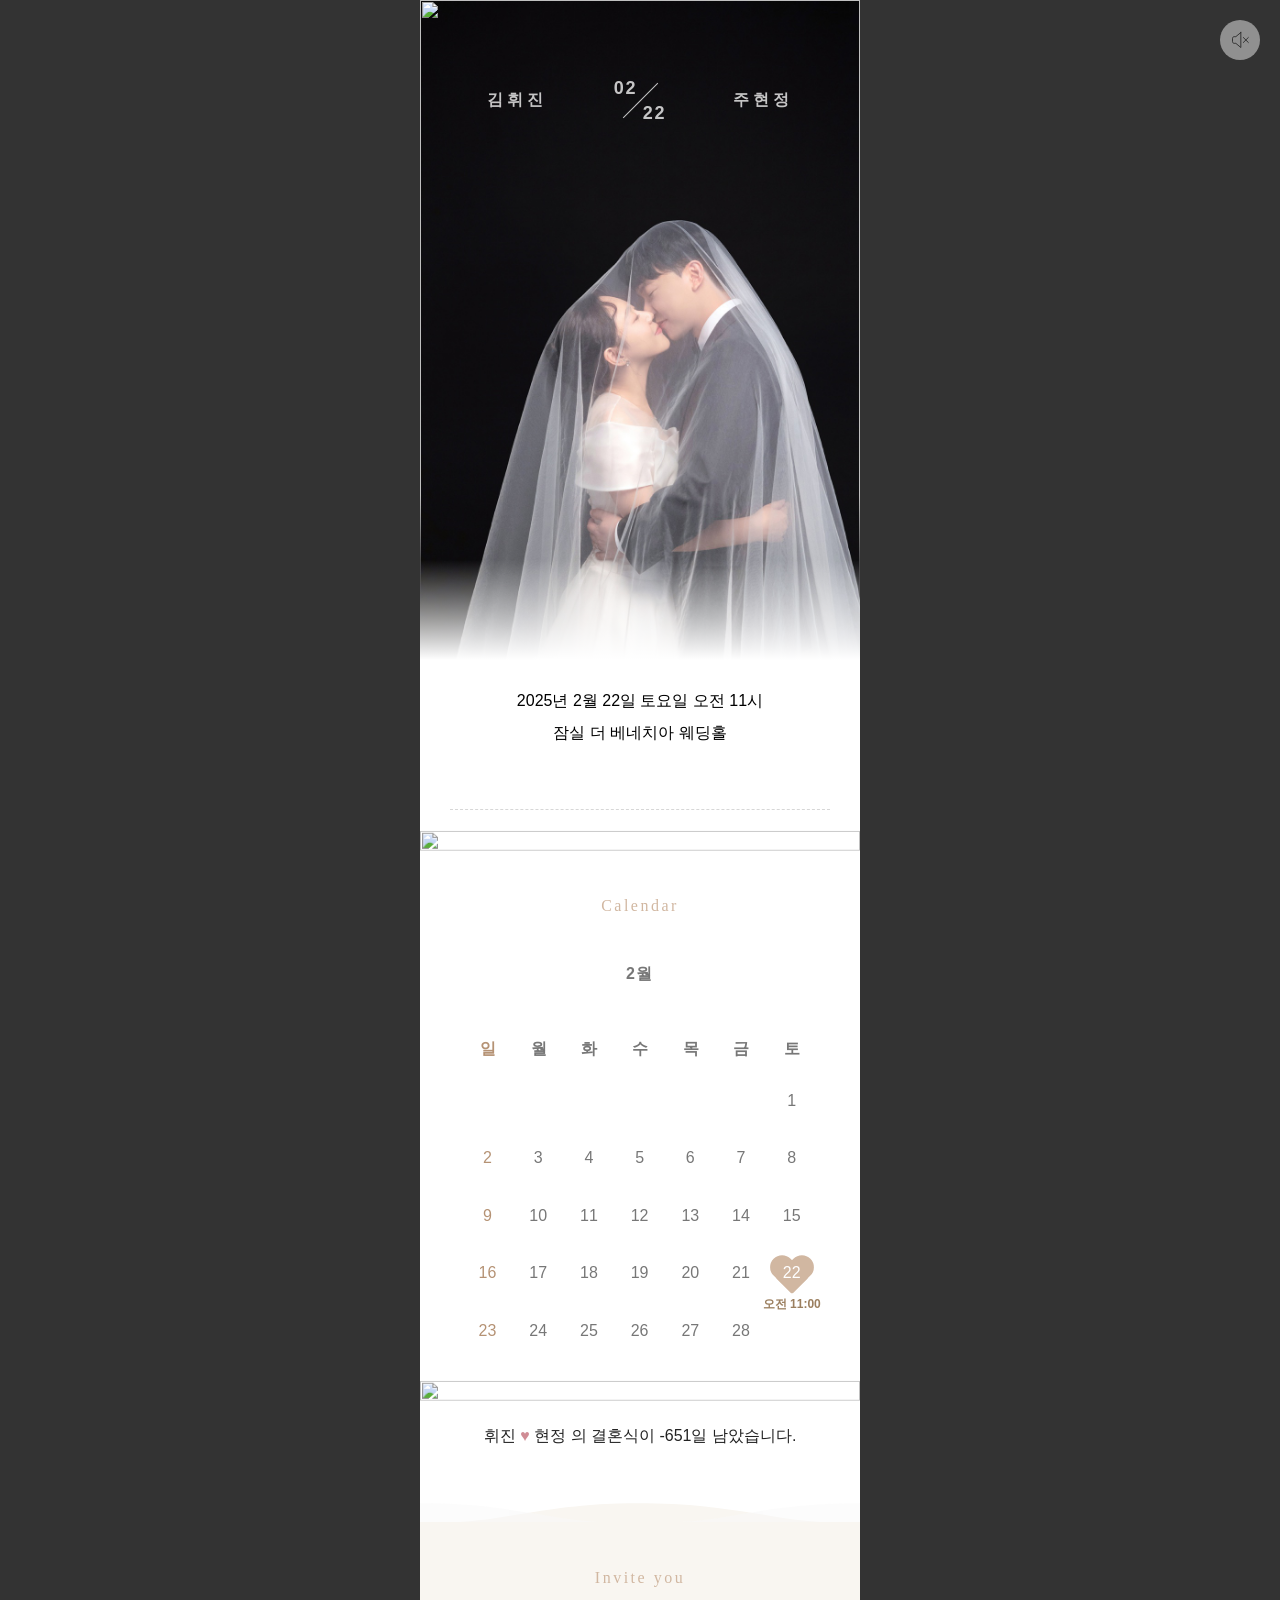
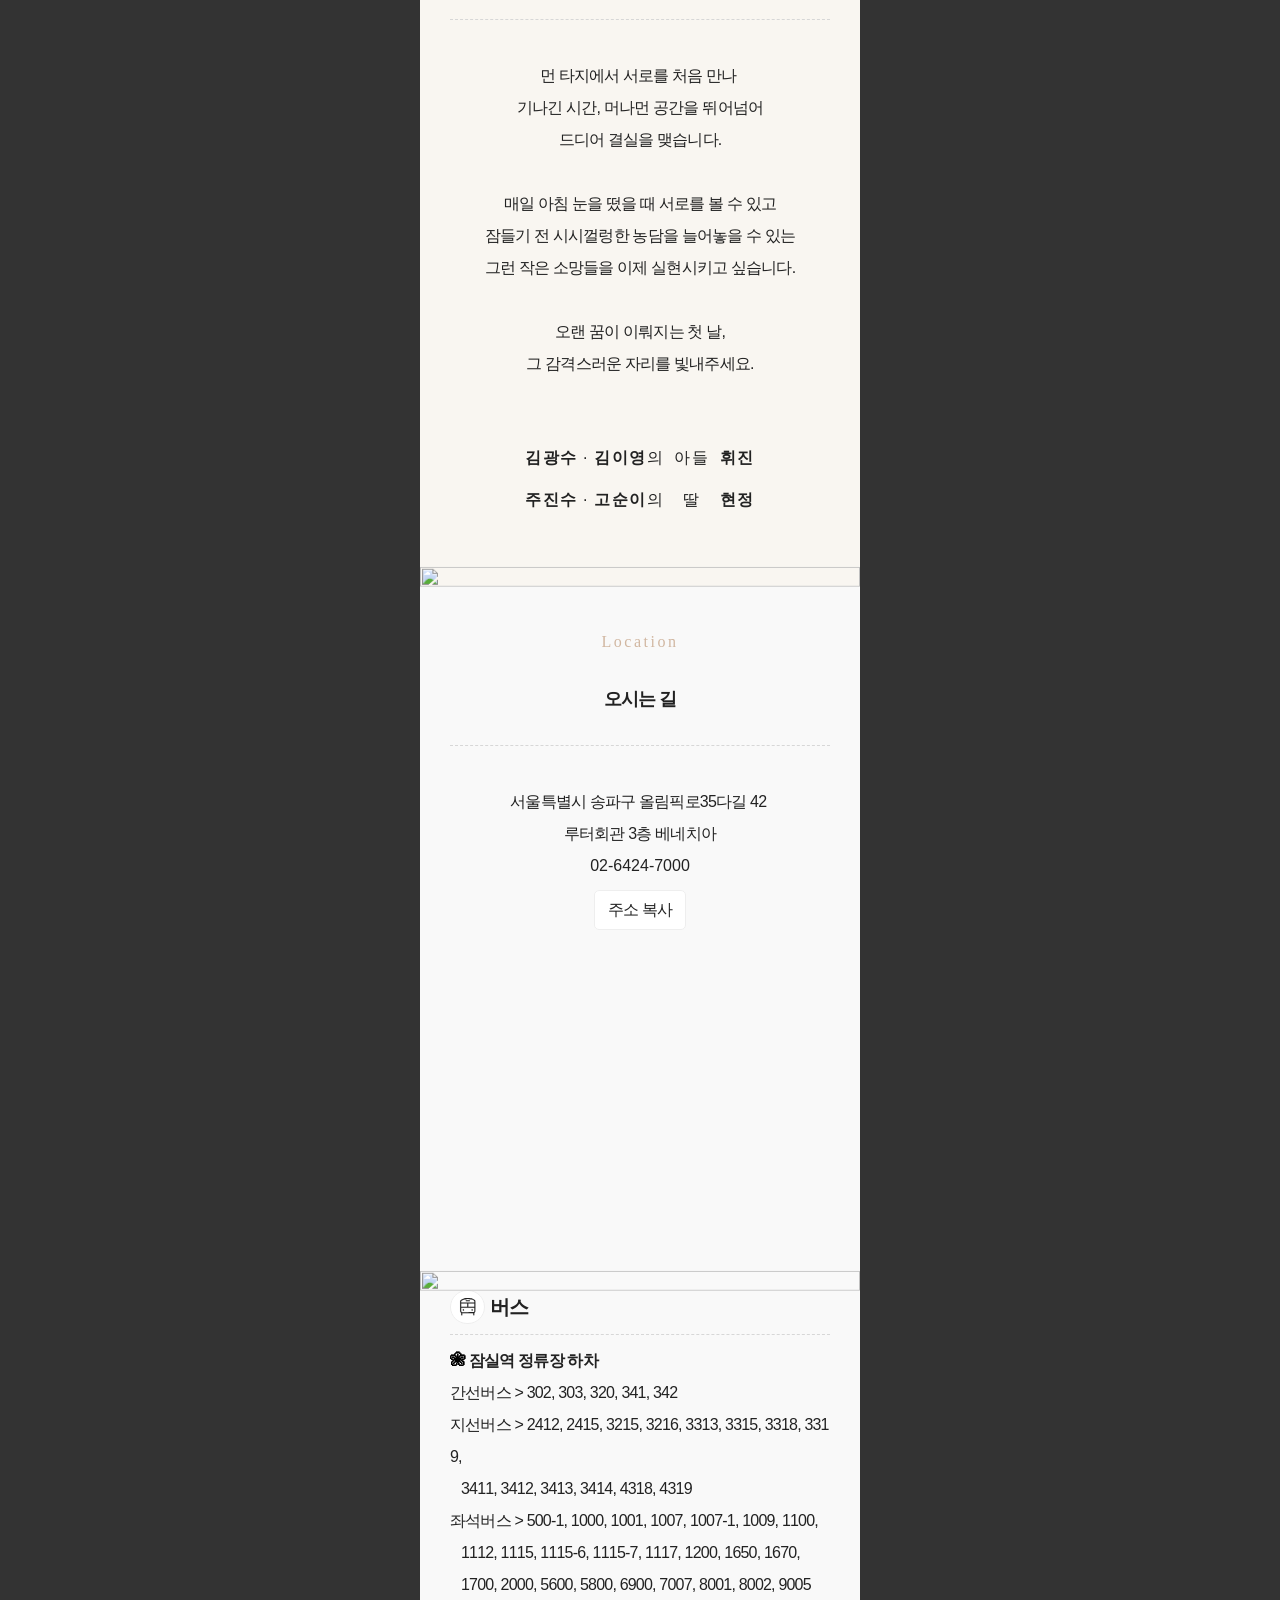
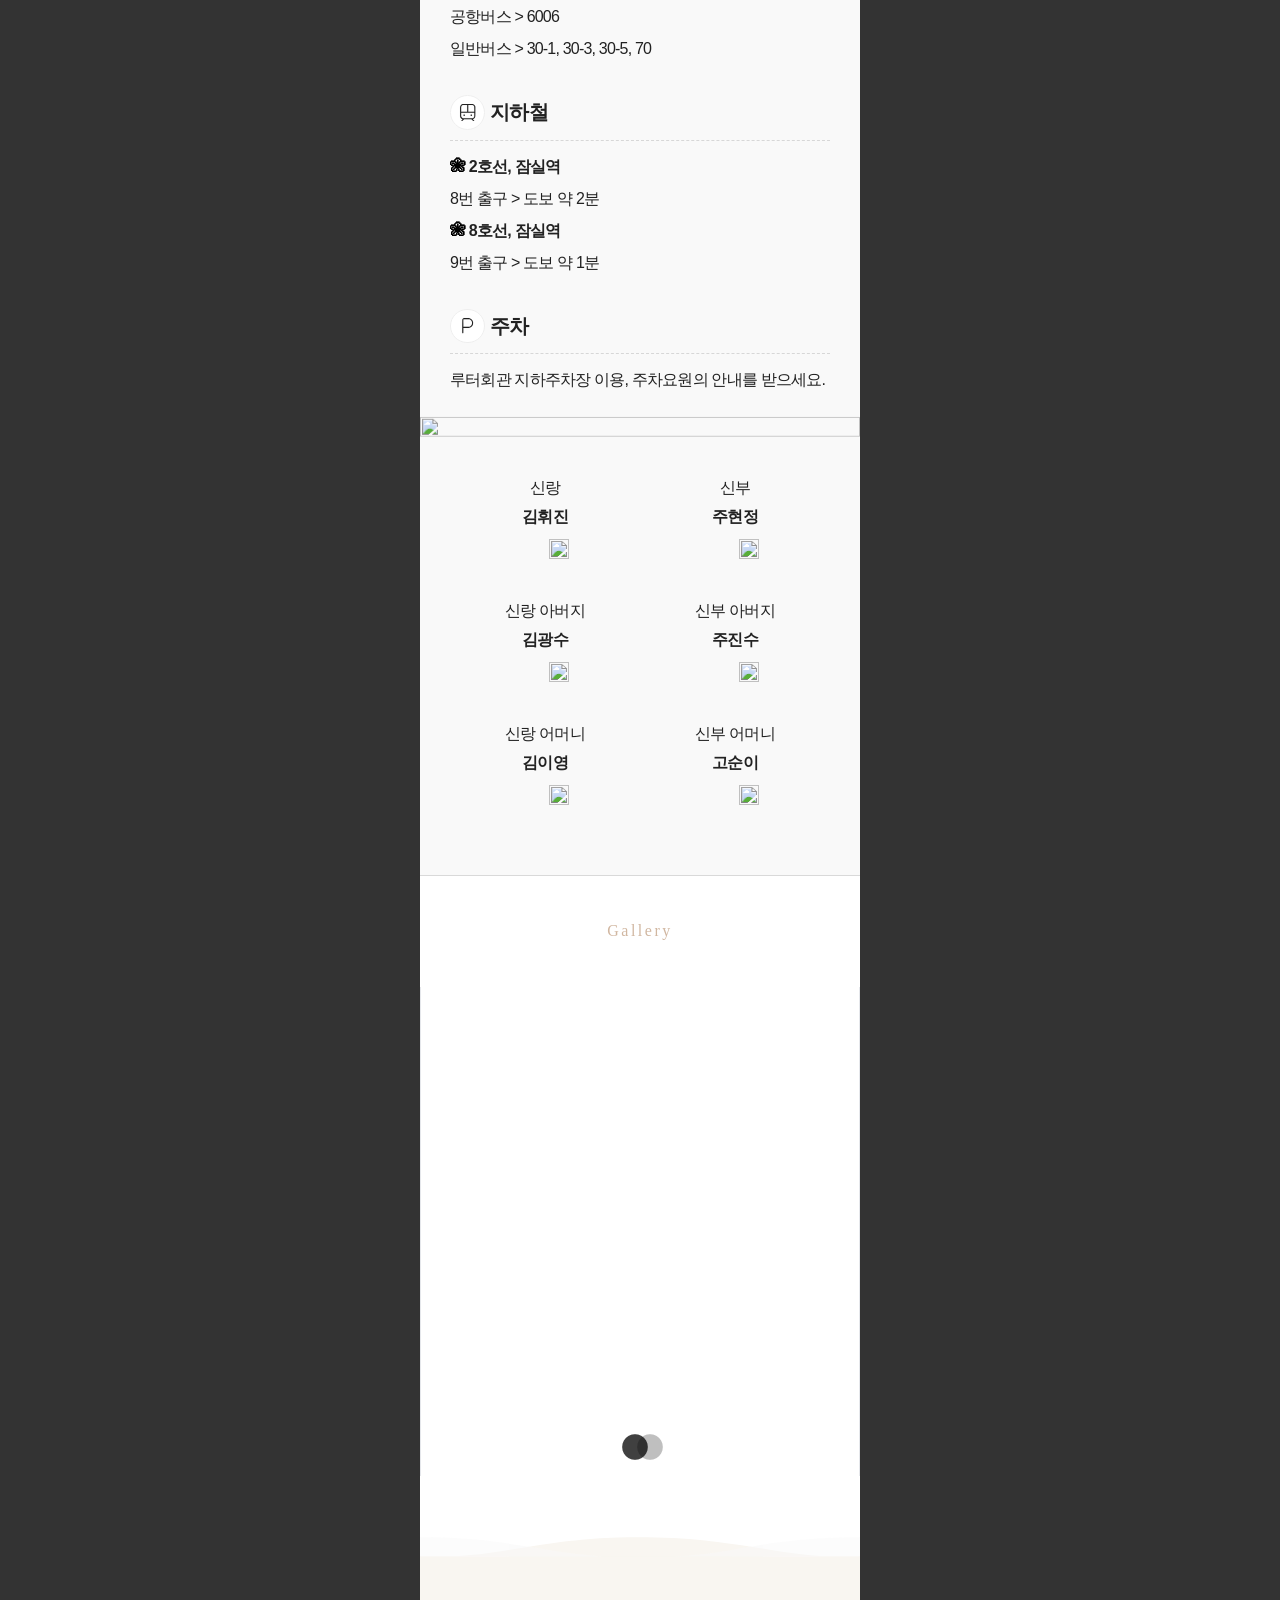
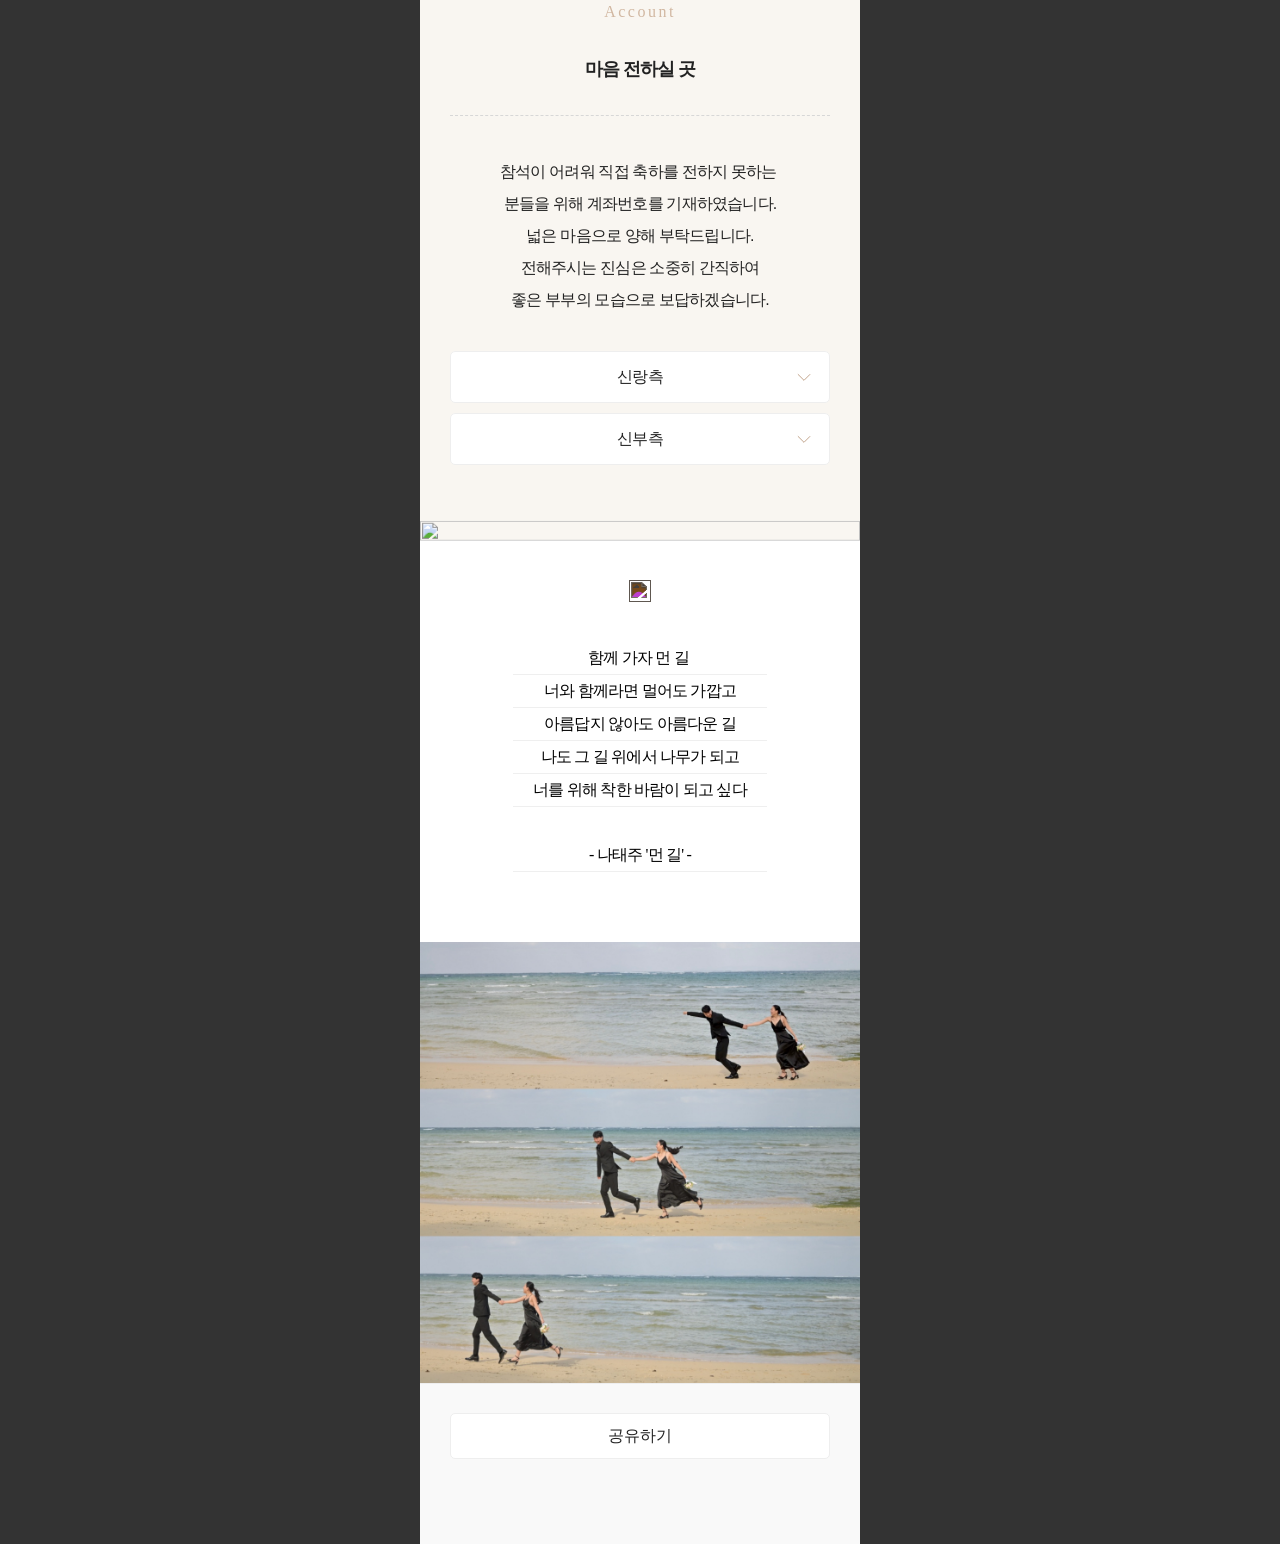
==== index.html @ 30df2fe4 "오타 수정" ====
<html lang="ko" class="aos-enabled">

<head>
  <meta data-n-head="ssr" charset="utf-8">
  <meta data-n-head="ssr" name="format-detection" content="telephone=no">
  <meta data-n-head="ssr" name="color-scheme" content="light only">
  <meta data-n-head="ssr" name="supported-color-schemes" content="light">
  <meta data-n-head="ssr" data-hid="og:type" content="website">
  <meta data-n-head="ssr" data-hid="og:title" property="og:title" content="휘진❤️현정 청첩장.">
  <meta data-n-head="ssr" data-hid="og:description" property="og:description" content="2025년 2월 22일 토요일 11시">
  <meta data-n-head="ssr" data-hid="viewport" name="viewport"
    content="width=device-width, initial-scale=1.0, maximum-scale=1.0, user-scalable=no">
  <meta data-n-head="ssr" property="og:type" content="website">
  <meta data-n-head="ssr" data-hid="og:image" property="og:image"
    content="https://victoriajoo.github.io/static/image/gallery/main.png">
  <title>휘진❤️현정 청첩장.</title>

  <link rel="stylesheet" href="https://cdnjs.cloudflare.com/ajax/libs/toastr.js/latest/toastr.css"
    integrity="sha512-3pIirOrwegjM6erE5gPSwkUzO+3cTjpnV9lexlNZqvupR64iZBnOOTiiLPb9M36zpMScbmUNIcHUqKD47M719g=="
    crossorigin="anonymous" referrerpolicy="no-referrer" />
  <script src="https://ajax.googleapis.com/ajax/libs/jquery/3.6.0/jquery.min.js"></script>
  <script src="https://cdnjs.cloudflare.com/ajax/libs/toastr.js/latest/toastr.min.js"
    integrity="sha512-VEd+nq25CkR676O+pLBnDW09R7VQX9Mdiij052gVCp5yVH3jGtH70Ho/UUv4mJDsEdTvqRCFZg0NKGiojGnUCw=="
    crossorigin="anonymous" referrerpolicy="no-referrer"></script>
  <script type="text/javascript" src="https://oapi.map.naver.com/openapi/v3/maps.js?ncpClientId=hh0828cudj"></script>
  <script src="https://t1.kakaocdn.net/kakao_js_sdk/2.7.1/kakao.min.js"
    integrity="sha384-kDljxUXHaJ9xAb2AzRd59KxjrFjzHa5TAoFQ6GbYTCAG0bjM55XohjjDT7tDDC01"
    crossorigin="anonymous"></script>

  <link data-n-head="ssr" rel="icon" type="image/x-icon" href="/favicon.png">
  <link data-n-head="ssr" rel="stylesheet" href="https://cdn.jsdelivr.net/npm/@simonwep/pickr/dist/themes/nano.min.css">
  <link rel="stylesheet" href="https://cdnjs.cloudflare.com/ajax/libs/font-awesome/4.1.0/css/font-awesome.css" />

  <link rel="stylesheet" href="./static/css/main.css" />
  <link rel="stylesheet" href="./static/css/sub.css" />
  <link rel="stylesheet" href="./static/css/gallery.css" />

  <script>
    function toggleAccount(target){
      document.querySelector(`#${target}`).classList.toggle('act-account-body');
    }
  </script>
</head>

<body style="touch-action: pan-y;" data-aos-easing="ease-out" data-aos-duration="2000" data-aos-delay="150">
  <div id="__nuxt">
    <div id="__layout">
      <div>
        <div id="screen-top"></div>
        <div class="flex justify-center mx-auto" style="background-color:#333;" data-v-fc9425ac="">
          <div class="card-wrapper relative invitation" data-v-fc9425ac=""><!---->
            <div class="relative max-w-[44rem]" data-v-fc9425ac="">
              <div data-v-75bef60a="" data-v-fc9425ac="" id="cardview"
                class="base-section relative no-scrollbar large GowunDodum style3">
                <div data-v-75bef60a="" id="card-top"></div>
                <audio data-v-75bef60a="" loop="loop" src="./static/audio/background_music.mp3" playsinline="true"></audio>
                <div data-v-75bef60a="" id="bgm-banner" onclick="toggleMusic()">
                  <div data-v-75bef60a=""
                    class="bgmbannericon box-content p-4 absolute top-0 right-8 z-[9999] opacity-0 bg-[#eee] bg-opacity-50 rounded-full text-[#222] transition-all ease-in-out duration-500 overflow-hidden cursor-pointer"
                    style="position: fixed; height: 2rem; width: 2rem; top: 2rem; opacity: 1;"><a data-v-75bef60a="" draggable="false">
                      <svg
                        data-v-75bef60a="" xmlns="http://www.w3.org/2000/svg" viewBox="0 0 24 24" fill="none"
                        stroke="currentColor" stroke-width="1" stroke-linecap="round" stroke-linejoin="round">
                        <path id="btn-music" data-v-75bef60a=""
                          d="M16 9L22 15M22 9L16 15M13 3L7 8H5C3.89543 8 3 8.89543 3 10V14C3 15.1046 3.89543 16 5 16H7L13 21V3Z">
                        </path>
                      </svg></a></div>
                </div>
                <div data-v-75bef60a="" class="overflow-hidden bg-white">
                  <section data-v-75bef60a="" id="section-main"
                    class="base-section relative !py-0 select-none large GowunDodum style3"
                    section-id="editor-section-main"
                    style="padding-top: 4rem; padding-bottom: 4rem; transform: scale(1); z-index: 0; height: 85rem;">
                    <!---->
                    <div class="w-full">
                      <div class="w-full h-full break-all">
                        <div class="flex flex-col w-full h-full" style="background-color: #fff;">
                          <div class="relative flex flex-1 flex-col w-full h-full">
                            <div
                              class="id6-section1 absolute z-10 flex flex-1 items-center justify-center w-full text-center break-all"
                              style=" color: #ffffffc2; font-weight: bold; margin-top: 5rem;">
                              <div class="id6-section2 justify-center w-full"
                                style="letter-spacing: 0.25em; white-space: break-spaces;">김휘진</div>
                              <div class="id6-section2-1 flex flex-col w-full text-center">
                                <div class="id6-section3 break-keep" style="letter-spacing: 0.1em;">02</div>
                                <hr class="id6-section4 mx-auto"
                                  style="transform: rotate(-45deg); border-top: 1px solid #ffffffc2">
                                <div class="id6-section5 break-keep" style="letter-spacing: 0.1em;">22</div>
                              </div>
                              <div class="id6-section2 justify-center w-full"
                                style="letter-spacing: 0.25em; white-space: break-spaces;">주현정</div>
                            </div>

                            <div class="relative overflow-hidden bg-repeat bg-cover bg-center">
                              <div class="absolute bottom-0 w-full"
                                style="height: 10rem; background: linear-gradient(180deg, transparent, #fff);"></div>
                              <!--
          <img class="absolute w-full select-none pointer-events-none call-out" src="https://cdn2.makedear.com/homepage/img/main/assets/gradient1.png" style="bottom: -2px;">
          -->
                              <img class="w-full h-full object-cover select-none pointer-events-none call-out"
                                src="./static/image/gallery/main.png">
                              <div class="absolute w-full h-full z-10 top-0"
                                style="-webkit-mask-image: linear-gradient(to bottom, rgba(0,0,0,1) 75%, rgba(0,0,0,0) 90%, rgba(0,0,0,0)); mask-image: linear-gradient(to bottom, rgba(0,0,0,1) 75%, rgba(0,0,0,0) 90%, rgba(0,0,0,0))">
                                <img draggable="false"
                                  class="absolute top-0 left-0 w-full select-none pointer-events-none call-out"
                                  style="z-index:2" src="https://cdn2.makedear.com/homepage/img/effect/new1/1.png">

                              </div>
                            </div>
                          </div>

                          <div
                            class="id6-section6 mainbottom flex flex-col items-center justify-center text-center break-all"
                            style="letter-spacing: 0em; color: #000; white-space: break-spaces">2025년 2월 22일 토요일 오전 11시<br>잠실 더 베네치아 웨딩홀</div>
                            <div class="section-line-div">
                              <hr class="section-line bgpoint1-line">
                            </div>
                        </div>
                      </div>
                    </div>
                    <div></div> <!---->
                  </section><!----><!---->
                  <section data-v-0848d54d="" data-v-75bef60a="" id="editor-section-calendar"
                    class="base-section relative bgbase select-none large GowunDodum style3 !pb-16 bgpaper"
                    section-id="editor-section-calendar"
                    style="padding-top: 4rem; padding-bottom: 4rem; transform: scale(1); z-index: 3;">
                    <div class="top-0 left-0 absolute -translate-y-[96%] z-[1] w-full"><!----> <!----> <img
                        src="https://cdn2.makedear.com/homepage/img/bg3/white-top.png" draggable="false" class="w-full">
                      <!----> <!----> <!---->
                    </div>
                    <h2 data-v-0848d54d="" data-aos="fade-up" class="section-label whitespace-pre-wrap !pb-16 aos-init"
                      style="height: 72;">
                      <div data-v-0848d54d="">Calendar</div>
                    </h2> <!----> <!---->
                    <div data-v-0848d54d="" data-aos="fade-up"
                      class="section-calendar-area-1 cal-text-1 pb-16 text-base text-center font-semibold tracking-widest-2 aos-init">
                    </div> <!---->
                    <div data-v-0848d54d="" class="section-calendar-area-2 flex flex-col text-base font-medium">
                      <table data-v-0848d54d="" cellspacing="0" data-aos="fade-up"
                        class="section-calendar-area-3 cal-size mx-auto w-full table-fixed !leading-none aos-init">
                        <thead data-v-0848d54d="">
                          <tr data-v-0848d54d="">
                            <th data-v-0848d54d="" class="section-calendar-area-4 py-6 cal-text-2">
                              <div data-v-0848d54d="">
                                일
                              </div>
                            </th>
                            <th data-v-0848d54d="" class="section-calendar-area-4 py-6 cal-text-1">
                              <div data-v-0848d54d="">
                                월
                              </div>
                            </th>
                            <th data-v-0848d54d="" class="section-calendar-area-4 py-6 cal-text-1">
                              <div data-v-0848d54d="">
                                화
                              </div>
                            </th>
                            <th data-v-0848d54d="" class="section-calendar-area-4 py-6 cal-text-1">
                              <div data-v-0848d54d="">
                                수
                              </div>
                            </th>
                            <th data-v-0848d54d="" class="section-calendar-area-4 py-6 cal-text-1">
                              <div data-v-0848d54d="">
                                목
                              </div>
                            </th>
                            <th data-v-0848d54d="" class="section-calendar-area-4 py-6 cal-text-1">
                              <div data-v-0848d54d="">
                                금
                              </div>
                            </th>
                            <th data-v-0848d54d="" class="section-calendar-area-4 py-6 cal-text-1">
                              <div data-v-0848d54d="">
                                토
                              </div>
                            </th>
                          </tr>
                        </thead>
                        <tbody>
                        </tbody>
                      </table>
                    </div> <!----> <!---->
                  </section>
                  <section data-v-715bec64="" data-v-75bef60a="" id="editor-section-dday"
                    class="base-section relative bgbase select-none large GowunDodum style3 !pt-8 !pb-28 bgpaper"
                    section-id="editor-section-dday"
                    style="padding-top: 4rem; padding-bottom: 4rem; transform: scale(1); z-index: 4;">
                    <div class="top-0 left-0 absolute -translate-y-[96%] z-[1] w-full"><!----> <!----> <img
                        src="https://cdn2.makedear.com/homepage/img/bg3/white-top.png" draggable="false" class="w-full">
                      <!----> <!----> <!---->
                    </div>
                    <div data-v-715bec64="" data-aos="fade-up"
                      class="flex flex-col justify-center w-full aos-init left-day">
                      <!---->
                      <div data-v-715bec64="" data-aos="fade-up"
                        class="ddaysize flex flex-col items-center justify-center text-center break-all whitespace-pre-wrap aos-init">
                        <p data-v-715bec64="">
                        <p>휘진 <span style="color: #d08c95">♥</span> 현정 의 결혼식이 <span id="leftDay"></span>일 남았습니다.</p>
                        </p>
                      </div>
                    </div> <!---->
                  </section>
                  <section data-v-75bef60a="" id="editor-section-account" class="base-section relative bgpoint2 lower select-none large GowunDodum style3 !pb-28 bgpaper" section-id="editor-section-account" style="padding-top: 4rem; padding-bottom: 4rem; transform: scale(1); z-index: 4;">
                    <div class="top-0 left-0 absolute -translate-y-[96%] z-[1] w-full"><!----> <!----> <svg xmlns="http://www.w3.org/2000/svg" viewBox="0 0 1440 65" preserveAspectRatio="xMidYMid meet">
                        <g fill="#f9f6f1" stroke="none" transform="translate(0,65) scale(0.1,-0.1)">
                          <path d="M6470 629 c-1061 -34 -2002 -142 -3561 -408 -675 -115 -1198 -174 -1899 -214 -30 -2 2755 -3 6190 -3 3435 0 6225 1 6200 3 -25 1 -126 7 -225 13 -536 32 -1103 100 -1740 210 -737 127 -1570 247 -2110 305 -835 89 -1920 125 -2855 94z">
                          </path>
                        </g>
                        <g fill="#f9f9f9" stroke="none" transform="translate(0,65) scale(0.1,-0.1)" class="opacity-50">
                          <path d="M0 322 l0 -322 3073 1 c1689 1 3018 5 2952 10 -705 47 -1210 110 -1970 245 -324 57 -1231 193 -1590 238 -665 83 -1301 126 -2117 142 l-348 7 0 -321z">
                          </path>
                          <path d="M13880 633 c-743 -17 -1425 -69 -2105 -159 -340 -45 -1173 -172 -1460 -223 -763 -135 -1251 -194 -2020 -244 -27 -2 1335 -4 3028 -5 l3077 -2 0 320 0 320 -207 -2 c-115 -1 -255 -3 -313 -5z">
                          </path>
                        </g>
                      </svg> <!----> <!----> <!----></div>
                    <div class="section-box">
                      <h2 data-aos="fade-up" class="section-label whitespace-pre-wrap aos-init aos-animate">
                        <div>Invite you</div>
                      </h2>
                      <div data-aos="fade-up" class="section-line-div aos-init aos-animate">
                        <hr class="section-line bgpoint1-line">
                      </div>
                      <div data-aos="fade-up" class="account section-account-area-1 pb-12 whitespace-pre-wrap GowunDodum aos-init aos-animate" style="padding-bottom: 6rem;">
                        <p>먼 타지에서 서로를 처음 만나 </p>
                        <p>기나긴 시간, 머나먼 공간을 뛰어넘어</p>
                        <p>드디어 결실을 맺습니다.</p>
                        <br>
                        <p>매일 아침 눈을 떴을 때 서로를 볼 수 있고</p>
                        <p>잠들기 전 시시껄렁한 농담을 늘어놓을 수 있는</p>
                        <p>그런 작은 소망들을 이제 실현시키고 싶습니다.</p>
                        <br>
                        <p>오랜 꿈이 이뤄지는 첫 날,</p>
                        <p>그 감격스러운 자리를 빛내주세요.</p>
                      </div>
                      <div data-v-89afe134="" data-aos="fade-up" class="pt-1 flex flex-col tracking-widest aos-init">
                        <div data-v-89afe134="" class="section-family-area-1 flex items-center pb-4 justify-end">
                          <div data-v-89afe134="" class="flex flex-col items-center">
                            <div data-v-89afe134=""
                              class="familymanfather min-w-[3.1em] font-semibold text-center break-keep">
                              김광수
                            </div> <!---->
                          </div>
                          <div data-v-89afe134="" class="familymanmiddot mx-2">
                            ·
                          </div> <!---->
                          <div data-v-89afe134="" class="flex flex-col items-center">
                            <div data-v-89afe134=""
                              class="familymanmother min-w-[3.1em] font-semibold text-center break-keep">
                              김이영
                            </div> <!---->
                          </div>
                          <div data-v-89afe134="" class="familymannoparent relationshiprightblank">
                            의
                          </div>
                          <div data-v-89afe134=""
                            class="familymanrelationship text-center whitespace-nowrap min-w-[2.2em]">아들</div>
                          <div data-v-89afe134="" class="relationshipleftblank flex flex-col items-center">
                            <div data-v-89afe134=""
                              class="familymanname min-w-[2.2em] font-semibold text-center whitespace-pre-wrap">
                              <p>휘진</p>
                            </div> <!---->
                          </div>
                        </div>
                        <div data-v-89afe134="" class="section-family-area-2 flex items-center justify-end"><!---->
                          <div data-v-89afe134="" class="flex flex-col items-center">
                            <div data-v-89afe134=""
                              class="familywomanfather min-w-[3.1em] font-semibold text-center break-keep">
                              주진수
                            </div> <!---->
                          </div>
                          <div data-v-89afe134="" class="familywomanmiddot mx-2">
                            ·
                          </div> <!---->
                          <div data-v-89afe134="" class="flex flex-col items-center">
                            <div data-v-89afe134=""
                              class="familywomanmother min-w-[3.1em] font-semibold text-center break-keep">
                              고순이
                            </div> <!---->
                          </div>
                          <div data-v-89afe134="" class="familywomannoparent relationshiprightblank">
                            의
                          </div>
                          <div data-v-89afe134=""
                            class="familywomanrelationship text-center whitespace-nowrap min-w-[2.2em]">딸</div>
                          <div data-v-89afe134="" class="relationshipleftblank flex flex-col items-center">
                            <div data-v-89afe134=""
                              class="familywomanname min-w-[2.2em] font-semibold text-center whitespace-pre-wrap">
                              <p>현정</p>
                            </div> <!---->
                          </div>
                        </div>
                      </div>
                    </div> <!---->
                  </section>
                  <section data-v-a8cb2402="" data-v-75bef60a="" id="editor-section-map"
                    class="base-section relative bgpoint1 flex flex-col justify-center items-center select-none large GowunDodum style3 !pb-12 bgpaper"
                    section-id="editor-section-map"
                    style="padding-top: 4rem; padding-bottom: 4rem; transform: scale(1); z-index: 9;">
                    <div class="top-0 left-0 absolute -translate-y-[96%] z-[1] w-full"><!----> <!----> <img
                        src="https://cdn2.makedear.com/homepage/img/bg3/gray-top.png" draggable="false" class="w-full">
                      <!----> <!----> <!---->
                    </div>
                    <h2 data-v-a8cb2402="" data-aos="fade-up" class="section-label whitespace-pre-wrap aos-init">
                      <div data-v-a8cb2402="">Location</div>
                    </h2>
                    <h1 data-v-a8cb2402="" data-aos="fade-up" class="subtitle whitespace-pre-wrap aos-init">
                      <div data-v-a8cb2402="">오시는 길</div>
                    </h1>
                    <div data-v-a8cb2402="" data-aos="fade-up" class="section-line-div aos-init">
                      <hr data-v-a8cb2402="" class="section-line bgpoint1-line">
                    </div>
                    <div data-v-a8cb2402="" data-aos="fade-up" class="aos-init">
                      <div data-v-a8cb2402="" class="mb-12 text-center tracking-tighter break-all">
                        <div data-v-a8cb2402="">
                          <p data-v-a8cb2402="">
                            서울특별시 송파구 올림픽로35다길 42
                          </p>
                          <div data-v-a8cb2402="" class="whitespace-pre-wrap">
                            <p>루터회관 3층 베네치아</p>
                          </div>
                        </div>
                        <div data-v-a8cb2402="" class="tracking-normal whitespace-pre-wrap"><a data-v-a8cb2402=""
                            href="tel:02-6424-7000" draggable="false" class="block !no-underline">
                            <div data-v-a8cb2402="">02-6424-7000</div>
                          </a></div> <button data-v-a8cb2402="" id="copy-map-address"
                          data-clipboard-text="서울특별시 송파구 올림픽로35다길 42 잠실 더 베네치아"
                          class="style-border mt-3 mx-auto py-2 px-5 relative flex justify-center items-center min-h-[4rem] bg-white rounded-lg border text-base tracking-tighter"><span
                            data-v-a8cb2402="" onclick="copy('서울특별시 송파구 올림픽로35다길 42 잠실 더 베네치아')">주소 복사</span>
                        </button>
                      </div>
                    </div> <!---->
                    <div data-v-a8cb2402="" data-aos="fade-up" class="px-12 w-full aos-init">
                      <div id="map" style="width:100%;height:300px;"></div>
                    </div>
                  </section>
                  <section data-v-75bef60a="" id="editor-section-way-to-come"
                    class="base-section relative bgpoint1 select-none large GowunDodum style3 !pt-0 bgpaper"
                    section-id="editor-section-way-to-come"
                    style="padding-top: 4rem; padding-bottom: 4rem; transform: scale(1); z-index: 10;">
                    <div class="top-0 left-0 absolute -translate-y-[96%] z-[1] w-full"><!----> <!----> <img
                        src="https://cdn2.makedear.com/homepage/img/bg3/gray-top.png" draggable="false" class="w-full">
                      <!----> <!----> <!---->
                    </div> <!----> <!----> <!---->
                    <div class="section-wtc-area-1 px-12 flex flex-col w-full">
                      <div data-aos="fade-up"
                        class="py-6 first-of-type:pt-0 last-of-type:pb-0 section-wtc-area-item-1 aos-init">
                        <h2 class="section-wtc-area-2 pb-4 !font-semibold tracking-tight whitespace-pre-wrap">
                          <div data-aos="fade-up" class="flex items-center justify-start aos-init aos-animate">
                            <div class="waytocomeicon mr-2 p-3 border rounded-full"><svg fill="currentColor"
                                stroke="currentColor" xmlns="http://www.w3.org/2000/svg" version="1.0"
                                viewBox="0 0 281 320" class="w-7 h-7">
                                <path
                                  d="M111.5 2c-19.3 2.2-26.9 3.4-40 6.7C41 16.3 11.7 33.3 3.8 48.1l-2.3 4.4-.3 91.5c-.2 59.6.1 94.3.8 99.5 1.4 11 5.4 18.9 13 25.8l6 5.4v16.9c0 9.3.5 18.6 1 20.6 1.9 6.9 8.2 9.6 14.1 6.1 4.2-2.5 4.9-5.9 4.9-22.9V280h200v14.2c0 7.9.5 16 1 18 1.2 4.3 5.2 7.8 8.7 7.8 3.7 0 8.1-3 9.3-6.3.5-1.7 1-11.2 1-21.2v-18.1l4.5-3.4c5.1-3.8 10.6-11.3 13.2-18 1.7-4.2 1.8-11.3 2.1-100.9.3-106.9.6-100.6-6.3-110.1-4.9-6.7-14.7-13.9-28.5-20.9-22.9-11.7-39.7-15.9-78.8-19.6C147-.4 132.1-.2 111.5 2zm56.6 19.1c17.4 1.4 39.9 5.2 49.4 8.4 14.8 4.9 34.3 16.1 40.4 23.1 3.1 3.5 3.1 3.5 3.1 15.4v12H21V56.2l5.2-4.7c6.2-5.6 15.4-11 27.5-16.4 18.1-7.9 34.6-11.5 66.3-14.5 8.6-.7 35.8-.5 48.1.5zM131 130v30H21v-60h110v30zm130 0v30H151v-60h110v30zm-.2 83.8-.3 33.8-2.7 4.1c-1.6 2.4-4.4 4.9-7 6.2-4.4 2.1-4.5 2.1-109.6 2.1-71.8 0-106-.3-107.9-1.1-4-1.5-8.2-5.7-10.4-10.4-1.7-3.6-1.9-7-1.9-36.3V180h240.1l-.3 33.8z">
                                </path>
                                <path
                                  d="M108.3 40.7c-6 1.2-8.4 10.8-3.9 16l2.4 2.8h33.5c37.3 0 37.9-.1 39.8-6.5 1.7-5.5-.7-10.5-5.8-11.9-3.6-1-61-1.4-66-.4zM56.7 206.4c-6.8 2.5-9.7 6.6-9.7 13.8 0 15.5 22 19.8 27.6 5.3 2.1-5.7 1.3-10.4-2.7-15-1.7-1.9-4.7-3.9-6.7-4.5-4.4-1.2-3.8-1.2-8.5.4zM216.7 206.4c-6.8 2.5-9.7 6.6-9.7 13.8 0 15.5 22 19.8 27.6 5.3 2.1-5.7 1.3-10.4-2.7-15-1.7-1.9-4.7-3.9-6.7-4.5-4.4-1.2-3.8-1.2-8.5.4z">
                                </path>
                              </svg></div> <!----> <!----> <!---->
                            <div class="font-semibold text-xl break-all">
                              <p>버스</p>
                            </div>
                          </div>
                        </h2>
                        <div data-aos="fade-up"
                          class="section-wtc-area-3 bgpoint1-line pt-4 border-t border-dashed tracking-tighter break-all whitespace-pre-wrap text-left aos-init aos-animate">
                          <ul>
                            <li>
                              <p><strong><span style="color: rgb(0, 0, 0)">❀ </span>잠실역 정류장 하차</strong></p>
                            </li>
                          </ul>
                          <p> 간선버스 &gt; 302, 303, 320, 341, 342</p>
                          <p> 지선버스 &gt; 2412, 2415, 3215, 3216, 3313, 3315, 3318, 3319,</p>
                          <p> &nbsp;&nbsp; 3411, 3412, 3413, 3414, 4318, 4319</p>
                          <p> 좌석버스 &gt; 500-1, 1000, 1001, 1007, 1007-1, 1009, 1100,</p>
                          <p> &nbsp;&nbsp; 1112, 1115, 1115-6, 1115-7, 1117, 1200, 1650, 1670,</p>
                          <p> &nbsp;&nbsp; 1700, 2000, 5600, 5800, 6900, 7007, 8001, 8002, 9005</p>
                          <p> 공항버스 &gt; 6006</p>
                          <p> 일반버스 &gt; 30-1, 30-3, 30-5, 70</p>
                          <p></p>
                        </div>
                      </div>
                      <div data-aos="fade-up"
                        class="py-6 first-of-type:pt-0 last-of-type:pb-0 section-wtc-area-item-1 aos-init">
                        <h2 class="section-wtc-area-2 pb-4 !font-semibold tracking-tight whitespace-pre-wrap">
                          <div data-aos="fade-up" class="flex items-center justify-start aos-init"><!---->
                            <div class="waytocomeicon mr-2 p-3 border rounded-full"><svg fill="currentColor"
                                stroke="currentColor" xmlns="http://www.w3.org/2000/svg" version="1.0"
                                viewBox="0 0 281 320" class="w-7 h-7">
                                <path
                                  d="M48.4 1.5C24.1 6.8 7.3 23.7 1.9 48.1 0 56.9-.1 60.3.3 142.9c.3 92.8.1 88.5 5.8 101.7 6.5 15 21 27.8 36.7 32.4 2.3.7 4.2 1.5 4.2 1.8 0 .3-5.8 6.5-13 13.8-11.9 12-13 13.5-13 16.8 0 2 .7 4.7 1.5 6 2 3 6.7 5 9.6 4.1 1.3-.4 11.4-9.5 22.5-20.1L74.8 280h131.6l19.6 19.4c11.7 11.7 20.6 19.7 22.1 20.1 5.8 1.4 12.8-5.6 11.4-11.4-.4-1.5-6.3-8.2-13.6-15.6-7.1-7.2-12.9-13.3-12.9-13.6 0-.3 1.9-1.1 4.3-1.8 13.9-4.2 28.4-16 34.9-28.6 7.7-15 7.3-8.3 7.3-109v-90l-2.2-7c-5.9-18.6-19.9-32.9-38.7-39.3L230.5.5l-88-.2C72 .2 53.3.4 48.4 1.5zM130 80v60H20V98.2c0-45.2.4-49 5.5-57.9 3.3-5.6 10.8-12.9 15.9-15.5 8.4-4.3 11.4-4.6 50.9-4.7L130 20v60zm106-56.4c8.1 3.8 13.3 8.3 17.7 15.2 6.2 9.6 6.3 10.3 6.3 57.9V140H150V19.9l39.8.3 39.7.3 6.5 3.1zm24 169.7c0 28.5-.2 34.1-1.7 38.3-4.7 14-16 24.5-29.3 27.4-4 .8-28.9 1-92 .8l-86.5-.3-6.7-3.2c-11.2-5.3-19.1-14.8-22.2-26.8-1.3-4.7-1.6-12.2-1.6-37.7V160h240v33.3z">
                                </path>
                                <path
                                  d="M70.7 191.4c-6.8 2.5-9.7 6.6-9.7 13.8 0 15.5 22 19.8 27.6 5.3 2.1-5.7 1.3-10.4-2.7-15-1.7-1.9-4.7-3.9-6.7-4.5-4.4-1.2-3.8-1.2-8.5.4zM200.7 191.4c-6.8 2.5-9.7 6.6-9.7 13.8 0 15.5 22 19.8 27.6 5.3 2.1-5.7 1.3-10.4-2.7-15-1.7-1.9-4.7-3.9-6.7-4.5-4.4-1.2-3.8-1.2-8.5.4z">
                                </path>
                              </svg></div> <!----> <!---->
                            <div class="font-semibold text-xl break-all">
                              <p>지하철</p>
                            </div>
                          </div>
                        </h2>
                        <div data-aos="fade-up"
                          class="section-wtc-area-3 bgpoint1-line pt-4 border-t border-dashed tracking-tighter break-all whitespace-pre-wrap text-left aos-init">
                          <ul>
                            <li>
                              <p><strong><span style="color: rgb(0, 0, 0)">❀ </span>2호선, 잠실역 </strong></p>
                            </li>
                          </ul>
                          <ul>
                            <li>
                              <p>8번 출구 &gt; 도보 약 2분</p>
                            </li>
                          </ul>
                          <p></p>
                          <ul>
                            <li>
                              <p><strong><span style="color: rgb(0, 0, 0)">❀ </span>8호선, 잠실역 </strong></p>
                            </li>
                          </ul>
                          <ul>
                            <li>
                              <p>9번 출구 &gt; 도보 약 1분</p>
                            </li>
                          </ul>
                        </div>
                      </div>
                      <div data-aos="fade-up"
                        class="py-6 first-of-type:pt-0 last-of-type:pb-0 section-wtc-area-item-2 aos-init">
                        <h2 class="section-wtc-area-2 pb-4 !font-semibold tracking-tight whitespace-pre-wrap">
                          <div data-aos="fade-up" class="flex items-center justify-start aos-init"><!---->
                            <!----> <!---->
                            <div class="waytocomeicon mr-2 p-3 border rounded-full"><svg fill="currentColor"
                                stroke="currentColor" xmlns="http://www.w3.org/2000/svg" version="1.0"
                                viewBox="0 0 281 320" class="w-7 h-7">
                                <path
                                  d="M63.3 21.4c-11.2 2.8-18.7 10.5-21.8 22.3-2.1 8.1-2.3 244.5-.2 249.6 1.9 4.3 4 5.9 8.1 6 4.7.1 8.3-2 9.6-5.6.6-1.9 1-19.3 1-48.3V200h44.8c24.6 0 48.8-.5 53.7-1 39.1-4.4 68.4-29.3 78.1-66.5 5-19 3-42.5-5-60-9.2-20.2-26-36.3-46.6-44.8-16.3-6.7-18.3-6.9-70-7.3-35.7-.2-47.7 0-51.7 1zm107.5 21.3c7.4 2.5 17.8 8.1 23.4 12.6 5.9 4.7 14.2 15.1 18.3 22.8 9.8 18.8 10.1 43.8.5 63-8.1 16.5-22.8 29.3-40.5 35.6l-8 2.8-52.2.3-52.3.3V114c0-70.4 0-70.1 4.7-73 1.2-.7 17.7-.9 50.8-.7 46.6.3 49.3.4 55.3 2.4z">
                                </path>
                              </svg></div>
                            <div class="font-semibold text-xl break-all">
                              <p>주차</p>
                            </div>
                          </div>
                        </h2>
                        <div data-aos="fade-up"
                          class="section-wtc-area-3 bgpoint1-line pt-4 border-t border-dashed tracking-tighter break-all whitespace-pre-wrap text-left aos-init">
                          <p>루터회관 지하주차장 이용, 주차요원의 안내를 받으세요. </p>
                        </div>
                      </div>
                    </div> <!---->
                  </section>
                  <section data-v-75bef60a="" id="editor-section-contact"
                    class="base-section relative bgpoint1 select-none large GowunDodum style3 !pb-28 bgpaper"
                    section-id="editor-section-contact"
                    style="padding-top: 4rem; padding-bottom: 4rem; transform: scale(1); z-index: 11;">
                    <div class="top-0 left-0 absolute -translate-y-[96%] z-[1] w-full"><!----> <!----> <img
                        src="https://cdn2.makedear.com/homepage/img/bg3/gray-top.png" draggable="false" class="w-full">
                      <!----> <!----> <!---->
                    </div> <!---->
                    <div data-aos="fade-up" class="px-12 flex flex-col justify-center aos-init"><!---->
                      <!----> <!---->
                      <div class="section-contact-open mx-auto relative w-full tracking-tighter select-none">
                        <div class="mb-16 last-of-type:mb-0 flex items-center justify-center contactgroomandbride">
                          <div class="w-1/2 contactgroom">
                            <div class="flex flex-col items-center">
                              <div class="contactlabel text-base">신랑</div>
                              <div class="contactname pt-2 font-semibold text-base whitespace-pre-wrap break-keep">
                                <p>김휘진</p>
                              </div> <!---->
                              <div class="flex items-center"><a href="tel:01091882615" draggable="false"
                                  class="pt-4 px-2 select-none"><img
                                    src="https://cdn2.makedear.com/homepage/img/contact/call.png" draggable="false"
                                    class="contactphone groomicon object-contain"></a> <a href="sms:01091882615"
                                  draggable="false" class="pt-4 px-2 select-none"><img
                                    src="https://cdn2.makedear.com/homepage/img/contact/mail.png" draggable="false"
                                    class="contactmessage groomicon object-contain"></a></div>
                            </div>
                          </div>
                          <div class="w-1/2 contactbride">
                            <div class="flex flex-col items-center">
                              <div class="contactlabel text-base">신부</div>
                              <div class="contactname pt-2 font-semibold text-base whitespace-pre-wrap break-keep">
                                <p>주현정</p>
                              </div> <!---->
                              <div class="flex items-center"><a href="tel:01023654677" draggable="false"
                                  class="pt-4 px-2 select-none"><img
                                    src="https://cdn2.makedear.com/homepage/img/contact/call.png" draggable="false"
                                    class="contactphone brideicon object-contain"></a> <a href="sms:01023654677"
                                  draggable="false" class="pt-4 px-2 select-none"><img
                                    src="https://cdn2.makedear.com/homepage/img/contact/mail.png" draggable="false"
                                    class="contactmessage brideicon object-contain"></a></div>
                            </div>
                          </div>
                        </div>
                        <div class="mb-16 last-of-type:mb-0 flex items-center justify-center contactfather">
                          <div class="w-1/2 contactbride">
                            <div class="flex flex-col items-center">
                              <div class="contactlabel text-base">신랑 아버지</div>
                              <div class="contactname pt-2 font-semibold text-base whitespace-pre-wrap break-keep">
                                <p>김광수</p>
                              </div> <!---->
                              <div class="flex items-center"><a href="tel:01095542615" draggable="false"
                                  class="pt-4 px-2 select-none"><img
                                    src="https://cdn2.makedear.com/homepage/img/contact/call.png" draggable="false"
                                    class="contactphone brideicon object-contain"></a> <a href="sms:01095542615"
                                  draggable="false" class="pt-4 px-2 select-none"><img
                                    src="https://cdn2.makedear.com/homepage/img/contact/mail.png" draggable="false"
                                    class="contactmessage brideicon object-contain"></a></div>
                            </div>
                          </div>
                          <div class="w-1/2 contactbride">
                            <div class="flex flex-col items-center">
                              <div class="contactlabel text-base">신부 아버지</div>
                              <div class="contactname pt-2 font-semibold text-base whitespace-pre-wrap break-keep">
                                <p>주진수</p>
                              </div> <!---->
                              <div class="flex items-center"><a href="tel:01027444677" draggable="false"
                                  class="pt-4 px-2 select-none"><img
                                    src="https://cdn2.makedear.com/homepage/img/contact/call.png" draggable="false"
                                    class="contactphone brideicon object-contain"></a> <a href="sms:01027444677"
                                  draggable="false" class="pt-4 px-2 select-none"><img
                                    src="https://cdn2.makedear.com/homepage/img/contact/mail.png" draggable="false"
                                    class="contactmessage brideicon object-contain"></a></div>
                            </div>
                          </div>
                        </div>
                        <div class="mb-16 last-of-type:mb-0 flex items-center justify-center contactmother">
                          <div class="w-1/2 contactgroom">
                            <div class="flex flex-col items-center">
                              <div class="contactlabel text-base">신랑 어머니</div>
                              <div class="contactname pt-2 font-semibold text-base whitespace-pre-wrap break-keep">
                                <p>김이영</p>
                              </div> <!---->
                              <div class="flex items-center"><a href="tel:01090472615" draggable="false"
                                  class="pt-4 px-2 select-none"><img
                                    src="https://cdn2.makedear.com/homepage/img/contact/call.png" draggable="false"
                                    class="contactphone groomicon object-contain"></a> <a href="sms:01090472615"
                                  draggable="false" class="pt-4 px-2 select-none"><img
                                    src="https://cdn2.makedear.com/homepage/img/contact/mail.png" draggable="false"
                                    class="contactmessage groomicon object-contain"></a></div>
                            </div>
                          </div>
                          <div class="w-1/2 contactbride">
                            <div class="flex flex-col items-center">
                              <div class="contactlabel text-base">신부 어머니</div>
                              <div class="contactname pt-2 font-semibold text-base whitespace-pre-wrap break-keep">
                                <p>고순이</p>
                              </div> <!---->
                              <div class="flex items-center"><a href="tel:01077514677" draggable="false"
                                  class="pt-4 px-2 select-none"><img
                                    src="https://cdn2.makedear.com/homepage/img/contact/call.png" draggable="false"
                                    class="contactphone brideicon object-contain"></a> <a href="sms:01077514677"
                                  draggable="false" class="pt-4 px-2 select-none"><img
                                    src="https://cdn2.makedear.com/homepage/img/contact/mail.png" draggable="false"
                                    class="contactmessage brideicon object-contain"></a></div>
                            </div>
                          </div>
                        </div>
                      </div>
                    </div> <!---->
                  </section>

                  <section data-v-2ee6309e="" data-v-75bef60a="" id="editor-section-gallery"
                    class="base-section relative bgbase select-none large GowunDodum style3 !pb-32 bgpaper"
                    section-id="editor-section-gallery"
                    style="padding-top: 4rem; padding-bottom: 4rem; transform: scale(1); z-index: 8;">
                    <div class="top-0 left-0 absolute -translate-y-[96%] z-[1] w-full"><!----> <!----> <img
                        src="https://cdn2.makedear.com/homepage/img/bg3/white-top.png" draggable="false" class="w-full">
                      <!----> <!----> <!---->
                    </div>
                    <h2 data-v-2ee6309e="" data-aos="fade-up" class="relative section-label !pb-16 aos-init">
                      <div data-v-2ee6309e="">
                        <p>Gallery</p>
                      </div>
                    </h2> <!----> <!----> <!---->
                    <div class="flex flex-col w-full"
                      style="background-image: url(&quot;https://s3.rollinginpapercard.com/marryBook/null&quot;); background-repeat: no-repeat; background-size: contain; padding-top: 0px;">
                      <div class="px-[1rem] pt-[2.5rem] pb-[2.5rem] border-l border-r">
                        <div
                          style="opacity: 1; transform: translate3d(0px, 0px, 0px); transition-property: all; transition-duration: 1s; transition-timing-function: cubic-bezier(0, 0, 0.2, 1); transition-delay: 0s;">
                          <div class="py-5">
                            <div>
                              <div class="slick-slider slick-initialized" dir="ltr">
                                <div class="slick-list">
                                  <div class="slick-track gallery"
                                    style="opacity: 1; transform: translate3d(0px, 0px, 0px); width: 1674px;">

                                    <div data-index="0" class="slick-slide slick-active slick-current" tabindex="-1"
                                      aria-hidden="false" style="outline: none; width: 418px;">
                                      <div>
                                        <div class="!flex flex-row flex-wrap justify-center items-center" tabindex="-1"
                                          style="width: 100%; display: inline-block;">
                                          <div class="w-[calc(33%-5px)] mr-[5px] mb-[5px] cursor-pointer gallery-item">
                                            <div class="h-0 pb-[100%] relative">
                                              <img class="absolute top-0 left-0 w-full h-full object-cover"
                                                src="./static/image/gallery/01.jpg" alt="test_img">
                                            </div>
                                          </div>
                                          <div class="w-[calc(33%-5px)] mr-[5px] mb-[5px] cursor-pointer gallery-item">
                                            <div class="h-0 pb-[100%] relative">
                                              <img class="absolute top-0 left-0 w-full h-full object-cover"
                                                src="./static/image/gallery/02.jpg" alt="test_img">
                                            </div>
                                          </div>
                                          <div class="w-[calc(33%-5px)] false mb-[5px] cursor-pointer gallery-item">
                                            <div class="h-0 pb-[100%] relative">
                                              <img class="absolute top-0 left-0 w-full h-full object-cover"
                                                src="./static/image/gallery/03.jpg" alt="test_img">
                                            </div>
                                          </div>
                                          <div class="w-[calc(33%-5px)] mr-[5px] mb-[5px] cursor-pointer gallery-item">
                                            <div class="h-0 pb-[100%] relative">
                                              <img class="absolute top-0 left-0 w-full h-full object-cover"
                                                src="./static/image/gallery/04.jpg" alt="test_img">
                                            </div>
                                          </div>
                                          <div class="w-[calc(33%-5px)] mr-[5px] mb-[5px] cursor-pointer gallery-item">
                                            <div class="h-0 pb-[100%] relative">
                                              <img class="absolute top-0 left-0 w-full h-full object-cover"
                                                src="./static/image/gallery/05.jpg" alt="test_img">
                                            </div>
                                          </div>
                                          <div class="w-[calc(33%-5px)] false mb-[5px] cursor-pointer gallery-item">
                                            <div class="h-0 pb-[100%] relative">
                                              <img class="absolute top-0 left-0 w-full h-full object-cover"
                                                src="./static/image/gallery/06.jpg" alt="test_img">
                                            </div>
                                          </div>
                                          <div class="w-[calc(33%-5px)] mr-[5px] mb-[5px] cursor-pointer gallery-item">
                                            <div class="h-0 pb-[100%] relative">
                                              <img class="absolute top-0 left-0 w-full h-full object-cover"
                                                src="./static/image/gallery/07.jpg" alt="test_img">
                                            </div>
                                          </div>
                                          <div class="w-[calc(33%-5px)] mr-[5px] mb-[5px] cursor-pointer gallery-item">
                                            <div class="h-0 pb-[100%] relative">
                                              <img class="absolute top-0 left-0 w-full h-full object-cover"
                                                src="./static/image/gallery/08.jpg" alt="test_img">
                                            </div>
                                          </div>
                                          <div class="w-[calc(33%-5px)] false mb-[5px] cursor-pointer gallery-item">
                                            <div class="h-0 pb-[100%] relative">
                                              <img class="absolute top-0 left-0 w-full h-full object-cover"
                                                src="./static/image/gallery/09.jpg" alt="test_img">
                                            </div>
                                          </div>
                                        </div>
                                      </div>
                                    </div>

                                    <div data-index="1" class="slick-slide" tabindex="-1" aria-hidden="true"
                                      style="outline: none; width: 418px;">
                                      <div>
                                        <div class="!flex flex-row flex-wrap justify-center items-center" tabindex="-1"
                                          style="width: 100%; display: inline-block;">
                                          <div class="w-[calc(33%-5px)] mr-[5px] mb-[5px] cursor-pointer gallery-item">
                                            <div class="h-0 pb-[100%] relative">
                                              <img class="absolute top-0 left-0 w-full h-full object-cover"
                                                src="./static/image/gallery/10.jpg" alt="test_img">
                                            </div>
                                          </div>
                                          <div class="w-[calc(33%-5px)] mr-[5px] mb-[5px] cursor-pointer gallery-item">
                                            <div class="h-0 pb-[100%] relative">
                                              <img class="absolute top-0 left-0 w-full h-full object-cover"
                                                src="./static/image/gallery/11.jpg" alt="test_img">
                                            </div>
                                          </div>
                                          <div class="w-[calc(33%-5px)] false mb-[5px] cursor-pointer gallery-item">
                                            <div class="h-0 pb-[100%] relative">
                                              <img class="absolute top-0 left-0 w-full h-full object-cover"
                                                src="./static/image/gallery/12.jpg" alt="test_img">
                                            </div>
                                          </div>
                                          <div class="w-[calc(33%-5px)] mr-[5px] mb-[5px] cursor-pointer gallery-item">
                                            <div class="h-0 pb-[100%] relative">
                                              <img class="absolute top-0 left-0 w-full h-full object-cover"
                                                src="./static/image/gallery/13.jpg" alt="test_img">
                                            </div>
                                          </div>
                                          <div class="w-[calc(33%-5px)] mr-[5px] mb-[5px] cursor-pointer gallery-item">
                                            <div class="h-0 pb-[100%] relative">
                                              <img class="absolute top-0 left-0 w-full h-full object-cover"
                                                src="./static/image/gallery/14.jpg" alt="test_img">
                                            </div>
                                          </div>
                                          <div class="w-[calc(33%-5px)] false mb-[5px] cursor-pointer gallery-item">
                                            <div class="h-0 pb-[100%] relative">
                                              <img class="absolute top-0 left-0 w-full h-full object-cover"
                                                src="./static/image/gallery/15.jpg" alt="test_img">
                                            </div>
                                          </div>
                                          <div class="w-[calc(33%-5px)] mr-[5px] mb-[5px] cursor-pointer gallery-item">
                                            <div class="h-0 pb-[100%] relative">
                                              <img class="absolute top-0 left-0 w-full h-full object-cover"
                                                src="./static/image/gallery/16.jpg" alt="test_img">
                                            </div>
                                          </div>
                                          <div class="w-[calc(33%-5px)] mr-[5px] mb-[5px] cursor-pointer gallery-item">
                                            <div class="h-0 pb-[100%] relative">
                                              <img class="absolute top-0 left-0 w-full h-full object-cover"
                                                src="./static/image/gallery/17.jpg" alt="test_img">
                                            </div>
                                          </div>
                                          <div class="w-[calc(33%-5px)] mr-[5px] mb-[5px] cursor-pointer gallery-item">
                                            <div class="h-0 pb-[100%] relative">
                                              <img class="absolute top-0 left-0 w-full h-full object-cover"
                                                src="./static/image/gallery/18.jpg" alt="test_img">
                                            </div>
                                          </div>
                                        </div>
                                      </div>
                                    </div>
                                  </div>
                                </div>
                                <ul class="slick-dots" style="display: block;">
                                  <li class="slick-active" onclick="changeGalleryPage(1)">
                                    <button>1</button>
                                  </li>
                                  <li onclick="changeGalleryPage(2)"><button>2</button></li>
                                </ul>
                              </div>
                            </div>
                          </div>
                        </div>
                      </div>
                    </div>
                  </section><!----><!----><!---->
                  <section data-v-75bef60a="" id="editor-section-account"
                    class="base-section relative bgpoint2 lower select-none large GowunDodum style3 !pb-28 bgpaper"
                    section-id="editor-section-account"
                    style="padding-top: 4rem; padding-bottom: 4rem; transform: scale(1); z-index: 17;">
                    <div class="top-0 left-0 absolute -translate-y-[96%] z-[1] w-full"><!----> <!----> <svg
                        xmlns="http://www.w3.org/2000/svg" viewBox="0 0 1440 65" preserveAspectRatio="xMidYMid meet">
                        <g fill="#f9f6f1" stroke="none" transform="translate(0,65) scale(0.1,-0.1)">
                          <path
                            d="M6470 629 c-1061 -34 -2002 -142 -3561 -408 -675 -115 -1198 -174 -1899 -214 -30 -2 2755 -3 6190 -3 3435 0 6225 1 6200 3 -25 1 -126 7 -225 13 -536 32 -1103 100 -1740 210 -737 127 -1570 247 -2110 305 -835 89 -1920 125 -2855 94z">
                          </path>
                        </g>
                        <g fill="#f9f9f9" stroke="none" transform="translate(0,65) scale(0.1,-0.1)" class="opacity-50">
                          <path
                            d="M0 322 l0 -322 3073 1 c1689 1 3018 5 2952 10 -705 47 -1210 110 -1970 245 -324 57 -1231 193 -1590 238 -665 83 -1301 126 -2117 142 l-348 7 0 -321z">
                          </path>
                          <path
                            d="M13880 633 c-743 -17 -1425 -69 -2105 -159 -340 -45 -1173 -172 -1460 -223 -763 -135 -1251 -194 -2020 -244 -27 -2 1335 -4 3028 -5 l3077 -2 0 320 0 320 -207 -2 c-115 -1 -255 -3 -313 -5z">
                          </path>
                        </g>
                      </svg> <!----> <!----> <!----></div>
                    <div class="section-box">
                      <h2 data-aos="fade-up" class="section-label whitespace-pre-wrap aos-init">
                        <div>Account</div>
                      </h2>
                      <h1 data-aos="fade-up" class="subtitle whitespace-pre-wrap aos-init">
                        <div>마음 전하실 곳</div>
                      </h1>
                      <div data-aos="fade-up" class="section-line-div aos-init">
                        <hr class="section-line bgpoint1-line">
                      </div>
                      <div data-aos="fade-up"
                        class="account section-account-area-1 pb-12 whitespace-pre-wrap GowunDodum aos-init">
                        <p>참석이 어려워 직접 축하를 전하지 못하는 </p>
                        <p>분들을 위해 계좌번호를 기재하였습니다.</p>
                        <p>넓은 마음으로 양해 부탁드립니다.</p>
                        <p>전해주시는 진심은 소중히 간직하여</p>
                        <p>좋은 부부의 모습으로 보답하겠습니다.</p>
                      </div>
                      <div data-aos="fade-up" class="section-account-area-2 px-12 flex flex-col w-full aos-init">
                        <div data-v-e27ae18c="" class="accountbg1 my-2 border rounded-lg section-account-area-group-0">
                          <div data-v-e27ae18c=""
                            class="py-3 relative flex items-center justify-center min-h-[5rem] text-center cursor-pointer"
                            onClick="toggleAccount('man-account')">
                            <div data-v-e27ae18c="" class="relative w-full">
                              <p data-v-e27ae18c=""
                                class="flex flex-col items-center justify-center tracking-tighter select-none whitespace-pre-wrap">
                                신랑측</p>
                                <svg data-v-e27ae18c="" xmlns="http://www.w3.org/2000/svg" fill="none"
                                viewBox="0 0 24 24" stroke="currentColor"
                                class="style-icon arrow-icon absolute top-1/2 right-6 -translate-y-1/2 justify-self-end">
                                <path data-v-3d18acd0="" stroke-linecap="round" stroke-linejoin="round" stroke-width="1" d="M19 9l-7 7-7-7"></path>
                              </svg>
                            </div>
                          </div>
                          <div data-v-e27ae18c="" data-v-4097cd0e="" id="man-account" class="account-body">
                            <div data-v-e27ae18c=""
                              class="accountbg2 border-t border-dashed first-of-type:border-solid rounded-b-lg">
                              <div data-v-e27ae18c=""
                                class="p-6 flex flex-col items-center last-of-type:rounded-b-lg tracking-tighter leading-none transition-all ease-out duration-1000">
                                <div data-v-e27ae18c="" class="flex items-start justify-between w-full">
                                  <div data-v-e27ae18c=""
                                    class="flex items-center w-[72%] text-left leading-custom whitespace-pre-wrap"><span
                                      data-v-e27ae18c="" class="mr-2">신랑</span> <span data-v-e27ae18c=""
                                      class="font-semibold">
                                      <p>김휘진</p>
                                    </span></div>
                                </div>
                                <div data-v-e27ae18c="" class="mt-2 flex items-start justify-between w-full">
                                  <div data-v-e27ae18c=""
                                    class="flex items-center w-[72%] text-left leading-custom whitespace-pre-wrap">
                                    <span data-v-e27ae18c="" class="mr-2">토스</span>
                                    <span data-v-e27ae18c="" class="tracking-normal">1000-4992-0354</span>
                                  </div>
                                  <button data-v-e27ae18c="" data-group="0" data-account="0"
                                    data-clipboard-text="토스 1000-4992-0354"
                                    class="copy-btn kakao-copy-btn text-sm relative flex items-center justify-center border rounded-lg">
                                    <img data-v-e27ae18c="" src="https://cdn2.makedear.com/homepage/img/copy.png"
                                      draggable="false" class="copy-img mr-2">
                                    <span data-v-e27ae18c="" class="text-base"
                                      onclick="copy('토스 1000-4992-0354')">복사</span>
                                  </button>
                                </div>
                              </div>
                            </div>
                            <div data-v-e27ae18c=""
                              class="accountbg2 border-t border-dashed first-of-type:border-solid rounded-b-lg">
                              <div data-v-e27ae18c=""
                                class="p-6 flex flex-col items-center last-of-type:rounded-b-lg tracking-tighter leading-none transition-all ease-out duration-1000">
                                <div data-v-e27ae18c="" class="flex items-start justify-between w-full">
                                  <div data-v-e27ae18c=""
                                    class="flex items-center w-[72%] text-left leading-custom whitespace-pre-wrap"><span
                                      data-v-e27ae18c="" class="mr-2">아버님</span> <span data-v-e27ae18c=""
                                      class="font-semibold">
                                      <p>김광수</p>
                                    </span></div>
                                </div>
                                <div data-v-e27ae18c="" class="mt-2 flex items-start justify-between w-full">
                                  <div data-v-e27ae18c=""
                                    class="flex items-center w-[72%] text-left leading-custom whitespace-pre-wrap">
                                    <span data-v-e27ae18c="" class="mr-2">수협</span>
                                    <span data-v-e27ae18c="" class="tracking-normal">2020-3961-1503</span>
                                  </div>
                                  <button data-v-e27ae18c="" data-group="0" data-account="0"
                                    data-clipboard-text="수협 2020-3961-1503"
                                    class="copy-btn kakao-copy-btn text-sm relative flex items-center justify-center border rounded-lg">
                                    <img data-v-e27ae18c="" src="https://cdn2.makedear.com/homepage/img/copy.png"
                                      draggable="false" class="copy-img mr-2">
                                    <span data-v-e27ae18c="" class="text-base"
                                      onclick="copy('수협 2020-3961-1503')">복사</span>
                                  </button>
                                </div>
                              </div>
                            </div>
                            <div data-v-e27ae18c=""
                              class="accountbg2 border-t border-dashed first-of-type:border-solid rounded-b-lg">
                              <div data-v-e27ae18c=""
                                class="p-6 flex flex-col items-center last-of-type:rounded-b-lg tracking-tighter leading-none transition-all ease-out duration-1000">
                                <div data-v-e27ae18c="" class="flex items-start justify-between w-full">
                                  <div data-v-e27ae18c=""
                                    class="flex items-center w-[72%] text-left leading-custom whitespace-pre-wrap"><span
                                      data-v-e27ae18c="" class="mr-2">
                                      <p>어머님</p>
                                    </span> <span data-v-e27ae18c="" class="font-semibold">
                                      <p>김이영</p>
                                    </span></div> <!---->
                                </div>
                                <div data-v-e27ae18c="" class="mt-2 flex items-start justify-between w-full">
                                  <div data-v-e27ae18c=""
                                    class="flex items-center w-[72%] text-left leading-custom whitespace-pre-wrap">
                                    <span data-v-e27ae18c="" class="mr-2">국민</span>
                                    <span data-v-e27ae18c="" class="tracking-normal">768301-00-015341</span>
                                  </div>
                                  <button data-v-e27ae18c="" data-group="0" data-account="0"
                                    data-clipboard-text="국민 768301-00-015341"
                                    class="copy-btn kakao-copy-btn text-sm relative flex items-center justify-center border rounded-lg">
                                    <img data-v-e27ae18c="" src="https://cdn2.makedear.com/homepage/img/copy.png"
                                      draggable="false" class="copy-img mr-2">
                                    <span data-v-e27ae18c="" class="text-base"
                                      onclick="copy('국민 768301-00-015341')">복사</span>
                                  </button>
                                </div>
                              </div>
                            </div>
                          </div>
                        </div>
                        <div data-v-e27ae18c="" class="accountbg1 my-2 border rounded-lg section-account-area-group-1">
                          <div data-v-e27ae18c=""
                            class="py-3 relative flex items-center justify-center min-h-[5rem] text-center cursor-pointer"
                            onClick="toggleAccount('woman-account')">
                            <div data-v-e27ae18c="" class="relative w-full">
                              <p data-v-e27ae18c=""
                                class="flex flex-col items-center justify-center tracking-tighter select-none whitespace-pre-wrap">
                                신부측</p>
                              <svg data-v-e27ae18c="" xmlns="http://www.w3.org/2000/svg" fill="none"
                                viewBox="0 0 24 24" stroke="currentColor"
                                class="style-icon arrow-icon absolute top-1/2 right-6 -translate-y-1/2 justify-self-end">
                                <path data-v-3d18acd0="" stroke-linecap="round" stroke-linejoin="round" stroke-width="1" d="M19 9l-7 7-7-7"></path>
                              </svg>
                            </div>
                          </div>
                          <div data-v-e27ae18c="" data-v-4097cd0e=""  id="woman-account" class="account-body">
                            <div data-v-e27ae18c=""
                              class="accountbg2 border-t border-dashed first-of-type:border-solid rounded-b-lg">
                              <div data-v-e27ae18c=""
                                class="p-6 flex flex-col items-center last-of-type:rounded-b-lg tracking-tighter leading-none transition-all ease-out duration-1000">
                                <div data-v-e27ae18c="" class="flex items-start justify-between w-full">
                                  <div data-v-e27ae18c=""
                                    class="flex items-center w-[72%] text-left leading-custom whitespace-pre-wrap"><span
                                      data-v-e27ae18c="" class="mr-2">
                                      <p>신부</p>
                                    </span> <span data-v-e27ae18c="" class="font-semibold">
                                      <p>주현정</p>
                                    </span></div>
                                </div>
                                <div data-v-e27ae18c="" class="mt-2 flex items-start justify-between w-full">
                                  <div data-v-e27ae18c=""
                                    class="flex items-center w-[72%] text-left leading-custom whitespace-pre-wrap"><span
                                      data-v-e27ae18c="" class="mr-2">우리</span> <span data-v-e27ae18c=""
                                      class="tracking-normal">1002-781-122634</span></div> <button data-v-e27ae18c=""
                                    data-group="1" data-account="0" data-clipboard-text="우리 1002-781-122634"
                                    class="copy-btn kakao-copy-btn text-sm relative flex items-center justify-center border rounded-lg"><img
                                      data-v-e27ae18c="" src="https://cdn2.makedear.com/homepage/img/copy.png"
                                      draggable="false" class="copy-img mr-2"> <span data-v-e27ae18c=""
                                      class="text-base" onclick="copy('우리 1002-781-122634')">복사</span>
                                  </button>
                                </div>
                              </div>
                            </div>
                            <div data-v-e27ae18c=""
                              class="accountbg2 border-t border-dashed first-of-type:border-solid rounded-b-lg">
                              <div data-v-e27ae18c=""
                                class="p-6 flex flex-col items-center last-of-type:rounded-b-lg tracking-tighter leading-none transition-all ease-out duration-1000">
                                <div data-v-e27ae18c="" class="flex items-start justify-between w-full">
                                  <div data-v-e27ae18c=""
                                    class="flex items-center w-[72%] text-left leading-custom whitespace-pre-wrap"><span
                                      data-v-e27ae18c="" class="mr-2">아버님</span> <span data-v-e27ae18c=""
                                      class="font-semibold">
                                      <p>주진수</p>
                                    </span></div>
                                </div>
                                <div data-v-e27ae18c="" class="mt-2 flex items-start justify-between w-full">
                                  <div data-v-e27ae18c=""
                                    class="flex items-center w-[72%] text-left leading-custom whitespace-pre-wrap">
                                    <span data-v-e27ae18c="" class="mr-2">농협</span>
                                    <span data-v-e27ae18c="" class="tracking-normal">302-1259-1924-81</span>
                                  </div>
                                  <button data-v-e27ae18c="" data-group="0" data-account="0"
                                    data-clipboard-text="농협 302-1259-1924-81"
                                    class="copy-btn kakao-copy-btn text-sm relative flex items-center justify-center border rounded-lg">
                                    <img data-v-e27ae18c="" src="https://cdn2.makedear.com/homepage/img/copy.png"
                                      draggable="false" class="copy-img mr-2">
                                    <span data-v-e27ae18c="" class="text-base"
                                      onclick="copy('농협 302-1259-1924-81')">복사</span>
                                  </button>
                                </div>
                              </div>
                            </div>
                            <div data-v-e27ae18c=""
                              class="accountbg2 border-t border-dashed first-of-type:border-solid rounded-b-lg">
                              <div data-v-e27ae18c=""
                                class="p-6 flex flex-col items-center last-of-type:rounded-b-lg tracking-tighter leading-none transition-all ease-out duration-1000">
                                <div data-v-e27ae18c="" class="flex items-start justify-between w-full">
                                  <div data-v-e27ae18c=""
                                    class="flex items-center w-[72%] text-left leading-custom whitespace-pre-wrap"><span
                                      data-v-e27ae18c="" class="mr-2">
                                      <p>어머님</p>
                                    </span> <span data-v-e27ae18c="" class="font-semibold">
                                      <p>고순이</p>
                                    </span></div> <!---->
                                </div>
                                <div data-v-e27ae18c="" class="mt-2 flex items-start justify-between w-full">
                                  <div data-v-e27ae18c=""
                                    class="flex items-center w-[72%] text-left leading-custom whitespace-pre-wrap"><span
                                      data-v-e27ae18c="" class="mr-2">농협중앙회</span> <span data-v-e27ae18c=""
                                      class="tracking-normal">025-02-189764</span></div> <button data-v-e27ae18c=""
                                    data-group="1" data-account="1" data-clipboard-text="농협중앙회 025-02-189764"
                                    class="copy-btn kakao-copy-btn text-sm relative flex items-center justify-center border rounded-lg"><img
                                      data-v-e27ae18c="" src="https://cdn2.makedear.com/homepage/img/copy.png"
                                      draggable="false" class="copy-img mr-2"> <span data-v-e27ae18c=""
                                      class="text-base" onclick="copy('농협중앙회 025-02-189764')">복사</span>
                                  </button>
                                </div>
                              </div>
                            </div>
                          </div>
                        </div>
                      </div>
                    </div> <!---->
                  </section>
                  <section data-v-0315447a="" data-v-75bef60a="" id="editor-section-paragraph"
                    class="base-section relative select-none large GowunDodum style3 !pb-28 bgpaper"
                    section-id="editor-section-paragraph"
                    style="padding-top: 4rem; padding-bottom: 4rem; transform: scale(1); z-index: 20;">
                    <div class="top-0 left-0 absolute -translate-y-[96%] z-[1] w-full"><!----> <!----> <img
                        src="https://cdn2.makedear.com/homepage/img/bg3/white-top.png" draggable="false" class="w-full">
                      <!----> <!----> <!---->
                    </div>
                    <div data-v-0315447a="" data-aos="fade-up"
                      class="section-paragraph-area-1 pb-16 flex justify-center aos-init"><img data-v-0315447a=""
                        src="https://cdn2.makedear.com/homepage/img/leaf1.png" draggable="false" class="paragraphleaf">
                    </div>
                    <div data-v-0315447a=""
                      class="section-paragraph-area-2 flex flex-col items-center relative overflow-hidden">
                      <div data-v-0315447a="" data-aos="fade-up"
                        class="section-paragraph-area-3 poet flex flex-col tracking-tighter break-all whitespace-pre-wrap NotoSerif text-center aos-init">
                        <p><span style="color: rgb(0, 0, 0)">함께 가자 먼 길 </span></p>
                        <p><span style="color: rgb(0, 0, 0)">너와 함께라면 멀어도 가깝고</span></p>
                        <p><span style="color: rgb(0, 0, 0)">아름답지 않아도 아름다운 길</span></p>
                        <p><span style="color: rgb(0, 0, 0)">나도 그 길 위에서 나무가 되고</span></p>
                        <p><span style="color: rgb(0, 0, 0)">너를 위해 착한 바람이 되고 싶다</span></p>
                        <br>
                        <p><span style="color: rgb(0, 0, 0)">- 나태주 '먼 길' -</span></p>
                      </div>
                    </div> <!---->
                  </section>
                  <section data-v-75bef60a="" id="editor-section-picture3"
                    class="base-section relative bgpoint1 !py-0 !z-[60] select-none large GowunDodum style3 bgpaper"
                    section-id="editor-section-picture3"
                    style="padding-top: 4rem; padding-bottom: 4rem; transform: scale(1); z-index: 21;"><!---->
                    <div class="section-picture3-area-1"><img src="./static/image/gallery/footer.jpg" draggable="false"
                        class="w-full call-out select-none pointer-events-none"></div> <!---->
                  </section><!----><!---->
                </div>
                <nav data-v-75bef60a=""
                  class="bgpoint1 text-base pt-12 pb-28 relative flex flex-col items-center justify-center w-full style3 bgpaper large">
                  <div data-v-75bef60a="" class="absolute top-0 left-0 -translate-y-[98%] z-50 w-full"><!----> <!---->
                    <img data-v-75bef60a="" draggable="false"
                      src="https://cdn2.makedear.com/homepage/img/bg3/gray-top.png" class="relative w-full z-20">
                    <!----> <!----> <!---->
                  </div>
                  <div data-v-75bef60a="" class="bottom-menu mb-6 gap-2 px-12 flex w-full"><!---->
                    <div data-v-75bef60a=""
                      class="share-btn style-button3 p-4 flex items-center justify-center w-full bg-white rounded-lg border select-none cursor-pointer"
                      onclick="kakaoShare()">
                      공유하기
                    </div>
                  </div>
                </nav>
                <div data-v-75bef60a="" id="card-bottom"></div>
              </div>
            </div> <!---->
          </div>
        </div>
        <div id="screen-bottom"></div>
      </div>
    </div>
  </div>
  <!-- <script src="/_nuxt/7a3ebbf.js" defer=""></script>
  <script src="/_nuxt/b8c32f4.js" defer=""></script>
  <script src="/_nuxt/75cfc76.js" defer=""></script>
  <script src="/_nuxt/a9a9134.js" defer=""></script>
  <script src="/_nuxt/fd0c721.js" defer=""></script>
  <script src="/_nuxt/bebe0f2.js" defer=""></script>
  <script src="/_nuxt/cc18cbc.js" defer=""></script>
  <script src="/_nuxt/c0cb23e.js" defer=""></script> -->


  <div id="ch-plugin" class="notranslate">
    <div id="ch-plugin-entry">
      <div style="display: block !important;"></div>
    </div>
    <div id="ch-plugin-script" style="display:none;"> <iframe id="ch-plugin-script-iframe" title="Channel chat"
        style="position:relative!important;height:100%!important;width:100%!important;border:none!important;"></iframe>
    </div>
    <style data-styled="active" data-styled-version="5.3.9"></style>
  </div>
  <div id="fb-root" class=" fb_reset">
    <div style="position: absolute; top: -10000px; width: 0px; height: 0px;">
      <div></div>
    </div>
  </div>
  <div id="imageViewer" role="presentation" id="viewer_modal" class="MuiDialog-root MuiModal-root css-opazwj"
    style="display: none;">
    <div aria-hidden="true" class="MuiBackdrop-root MuiModal-backdrop css-919eu4"
      style="opacity: 1; transition: opacity 225ms cubic-bezier(0.4, 0, 0.2, 1) 0ms;"></div>
    <div tabindex="0" data-testid="sentinelStart"></div>
    <div class="MuiDialog-container MuiDialog-scrollPaper css-ekeie0" role="presentation" tabindex="-1"
      style="opacity: 1; transition: opacity 225ms cubic-bezier(0.4, 0, 0.2, 1) 0ms;">
      <div
        class="MuiPaper-root MuiPaper-elevation MuiPaper-rounded MuiPaper-elevation24 MuiDialog-paper MuiDialog-paperScrollPaper MuiDialog-paperWidthSm MuiDialog-paperFullWidth css-mbdu2s"
        role="dialog" aria-labelledby=":r6:">
        <div class="relative">
          <div class="slick-slider prevent_zoom slick-initialized" dir="ltr">
            <div class="slick-arrow slick-prev" data-role="none" currentslide="2" slidecount="30"
              onclick="prevDetailPage()">
              <div class="slick-arrow-inner">
                <svg id="_레이어_2" data-name="레이어 2" width="20px"
                height="20px" fill="#FFF" xmlns="http://www.w3.org/2000/svg" viewBox="0 0 11.32 17.14">
                  <g id="Layer_2" data-name="Layer 2">
                    <path class="cls-1"
                      d="m4.87,9.13c-.36-.29-.36-.84,0-1.13l5.17-4.1,1.01-.81c.17-.14.27-.35.27-.57V.72c0-.61-.7-.94-1.17-.57l-4.71,3.74L.27,8c-.36.29-.36.84,0,1.13l5.17,4.1,4.71,3.74c.47.38,1.17.04,1.17-.57v-1.8c0-.22-.1-.43-.27-.57l-1.01-.81-5.17-4.1Z">
                    </path>
                  </g>
                </svg>
              </div>
            </div>
            <div class="slick-list">
              <div class="slick-track gallery-detail"
                style="width: 28000px; opacity: 1; transform: translate3d(0px, 0px, 0px); transition: -webkit-transform 500ms ease 0s;">
                <div data-index="0" tabindex="-1" class="slick-slide slick-cloned" aria-hidden="true"
                  style="width: 800px;">
                  <div>
                    <div class="select-none" tabindex="-1"><img class="cursor-pointer mx-auto gallery_img select-none"
                        alt="gallery_img" src="./static/image/gallery/18.jpg">
                    </div>
                  </div>
                </div>
                <div data-index="1" class="slick-slide" tabindex="-1" aria-hidden="true"
                  style="outline: none; width: 800px;">
                  <div>
                    <div class="select-none" tabindex="-1"><img class="cursor-pointer mx-auto gallery_img select-none"
                        alt="gallery_img" src="./static/image/gallery/01.jpg">
                    </div>
                  </div>
                </div>
                <div data-index="2" class="slick-slide" tabindex="-1" aria-hidden="false"
                  style="outline: none; width: 800px;">
                  <div>
                    <div class="select-none" tabindex="-1"><img class="cursor-pointer mx-auto gallery_img select-none"
                        alt="gallery_img" src="./static/image/gallery/02.jpg">
                    </div>
                  </div>
                </div>
                <div data-index="3" class="slick-slide" tabindex="-1" aria-hidden="true"
                  style="outline: none; width: 800px;">
                  <div>
                    <div class="select-none" tabindex="-1"><img class="cursor-pointer mx-auto gallery_img select-none"
                        alt="gallery_img" src="./static/image/gallery/03.jpg">
                    </div>
                  </div>
                </div>
                <div data-index="4" class="slick-slide" tabindex="-1" aria-hidden="true"
                  style="outline: none; width: 800px;">
                  <div>
                    <div class="select-none" tabindex="-1"><img class="cursor-pointer mx-auto gallery_img select-none"
                        alt="gallery_img" src="./static/image/gallery/04.jpg">
                    </div>
                  </div>
                </div>
                <div data-index="5" class="slick-slide" tabindex="-1" aria-hidden="true"
                  style="outline: none; width: 800px;">
                  <div>
                    <div class="select-none" tabindex="-1"><img class="cursor-pointer mx-auto gallery_img select-none"
                        alt="gallery_img" src="./static/image/gallery/05.jpg">
                    </div>
                  </div>
                </div>
                <div data-index="6" class="slick-slide" tabindex="-1" aria-hidden="true"
                  style="outline: none; width: 800px;">
                  <div>
                    <div class="select-none" tabindex="-1"><img class="cursor-pointer mx-auto gallery_img select-none"
                        alt="gallery_img" src="./static/image/gallery/06.jpg">
                    </div>
                  </div>
                </div>
                <div data-index="7" class="slick-slide" tabindex="-1" aria-hidden="true"
                  style="outline: none; width: 800px;">
                  <div>
                    <div class="select-none" tabindex="-1"><img class="cursor-pointer mx-auto gallery_img select-none"
                        alt="gallery_img" src="./static/image/gallery/07.jpg">
                    </div>
                  </div>
                </div>
                <div data-index="8" class="slick-slide" tabindex="-1" aria-hidden="true"
                  style="outline: none; width: 800px;">
                  <div>
                    <div class="select-none" tabindex="-1"><img class="cursor-pointer mx-auto gallery_img select-none"
                        alt="gallery_img" src="./static/image/gallery/08.jpg">
                    </div>
                  </div>
                </div>
                <div data-index="9" class="slick-slide" tabindex="-1" aria-hidden="true"
                  style="outline: none; width: 800px;">
                  <div>
                    <div class="select-none" tabindex="-1"><img class="cursor-pointer mx-auto gallery_img select-none"
                        alt="gallery_img" src="./static/image/gallery/09.jpg">
                    </div>
                  </div>
                </div>
                <div data-index="10" class="slick-slide" tabindex="-1" aria-hidden="true"
                  style="outline: none; width: 800px;">
                  <div>
                    <div class="select-none" tabindex="-1"><img class="cursor-pointer mx-auto gallery_img select-none"
                        alt="gallery_img" src="./static/image/gallery/10.jpg">
                    </div>
                  </div>
                </div>
                <div data-index="11" class="slick-slide" tabindex="-1" aria-hidden="true"
                  style="outline: none; width: 800px;">
                  <div>
                    <div class="select-none" tabindex="-1"><img class="cursor-pointer mx-auto gallery_img select-none"
                        alt="gallery_img" src="./static/image/gallery/11.jpg">
                    </div>
                  </div>
                </div>
                <div data-index="12" class="slick-slide" tabindex="-1" aria-hidden="true"
                  style="outline: none; width: 800px;">
                  <div>
                    <div class="select-none" tabindex="-1"><img class="cursor-pointer mx-auto gallery_img select-none"
                        alt="gallery_img" src="./static/image/gallery/12.jpg">
                    </div>
                  </div>
                </div>
                <div data-index="13" class="slick-slide" tabindex="-1" aria-hidden="true"
                  style="outline: none; width: 800px;">
                  <div>
                    <div class="select-none" tabindex="-1"><img class="cursor-pointer mx-auto gallery_img select-none"
                        alt="gallery_img" src="./static/image/gallery/13.jpg">
                    </div>
                  </div>
                </div>
                <div data-index="14" class="slick-slide" tabindex="-1" aria-hidden="true"
                  style="outline: none; width: 800px;">
                  <div>
                    <div class="select-none" tabindex="-1"><img class="cursor-pointer mx-auto gallery_img select-none"
                        alt="gallery_img" src="./static/image/gallery/14.jpg">
                    </div>
                  </div>
                </div>
                <div data-index="15" class="slick-slide" tabindex="-1" aria-hidden="true"
                  style="outline: none; width: 800px;">
                  <div>
                    <div class="select-none" tabindex="-1"><img class="cursor-pointer mx-auto gallery_img select-none"
                        alt="gallery_img" src="./static/image/gallery/15.jpg">
                    </div>
                  </div>
                </div>
                <div data-index="16" class="slick-slide" tabindex="-1" aria-hidden="true"
                  style="outline: none; width: 800px;">
                  <div>
                    <div class="select-none" tabindex="-1"><img class="cursor-pointer mx-auto gallery_img select-none"
                        alt="gallery_img" src="./static/image/gallery/16.jpg">
                    </div>
                  </div>
                </div>
                <div data-index="17" class="slick-slide" tabindex="-1" aria-hidden="true"
                  style="outline: none; width: 800px;">
                  <div>
                    <div class="select-none" tabindex="-1"><img class="cursor-pointer mx-auto gallery_img select-none"
                        alt="gallery_img" src="./static/image/gallery/17.jpg">
                    </div>
                  </div>
                </div>
                <div data-index="18" class="slick-slide" tabindex="-1" aria-hidden="true"
                  style="outline: none; width: 800px;">
                  <div>
                    <div class="select-none" tabindex="-1"><img class="cursor-pointer mx-auto gallery_img select-none"
                        alt="gallery_img" src="./static/image/gallery/18.jpg">
                    </div>
                  </div>
                </div>
              </div>
            </div>
            <div class="slick-arrow slick-next" data-role="none" currentslide="2" slidecount="30"
              onclick="nextDetailPage()">
              <div class="slick-arrow-inner">
                <svg id="_레이어_2" data-name="레이어 2" width="20px"
                height="20px" fill="#FFF" xmlns="http://www.w3.org/2000/svg" viewBox="0 0 11.32 17.14">
                  <g id="Layer_2" data-name="Layer 2">
                    <path class="cls-1"
                      d="m6.45,8c.36.29.36.84,0,1.13L1.29,13.24l-1.01.81c-.17.14-.27.35-.27.57v1.8c0,.61.7.94,1.17.57l4.71-3.74,5.17-4.1c.36-.29.36-.84,0-1.13L5.88,3.9,1.17.16C.7-.22,0,.12,0,.72v1.8c0,.22.1.43.27.57l1.01.81,5.17,4.1Z">
                    </path>
                  </g>
                </svg>
              </div>
            </div>
          </div>
          <button class="fixed right-5 top-5 z-10" onclick="closeImageView()">
            <svg width="20px" height="20px" fill="white" viewBox="0 0 329.26933 329" xmlns="http://www.w3.org/2000/svg">
              <path
                d="m194.800781 164.769531 128.210938-128.214843c8.34375-8.339844 8.34375-21.824219 0-30.164063-8.339844-8.339844-21.824219-8.339844-30.164063 0l-128.214844 128.214844-128.210937-128.214844c-8.34375-8.339844-21.824219-8.339844-30.164063 0-8.34375 8.339844-8.34375 21.824219 0 30.164063l128.210938 128.214843-128.210938 128.214844c-8.34375 8.339844-8.34375 21.824219 0 30.164063 4.15625 4.160156 9.621094 6.25 15.082032 6.25 5.460937 0 10.921875-2.089844 15.082031-6.25l128.210937-128.214844 128.214844 128.214844c4.160156 4.160156 9.621094 6.25 15.082032 6.25 5.460937 0 10.921874-2.089844 15.082031-6.25 8.34375-8.339844 8.34375-21.824219 0-30.164063zm0 0">
              </path>
            </svg>
          </button>
        </div>
      </div>
    </div>
    <div tabindex="0" data-testid="sentinelEnd"></div>
  </div>
</body>

<script src="./static/js/util.js" ></script>
<script src="./static/js/map.js" ></script>
<script src="./static/js/cellender.js"></script>
<script src="./static/js/animation.js"></script>
<script src="./static/js/music.js"></script>
<script src="./static/js/modal.js"></script>
<script src="./static/js/gallery.js"></script>
<script src="./static/js/info.js"></script>

<script >
  const info = {
    weddingDate : '2025-02-22 11:00'
  }

  const detailWidth = Math.min(window.innerWidth, 800);
  const galleryWidth = Math.min(window.innerWidth - 22, 418);

  const pageSize = document.querySelector(".slick-track").querySelectorAll('img').length - 1;

  const targetDate = new Date('2025-02-22 11:00');
  makeCellender(targetDate);
  setInfo(info);
  putLeftDay(targetDate);

  const kakaoShare = () => {
    Kakao.Share.sendDefault({
      objectType: 'feed',
      content: {
        title: '김휘진 ♥ 주현정  청첩장, 2025년 2월 22일 토요일 11시',
        imageUrl: 'https://victoriajoo.github.io/static/image/kakaoShareThumbnail.jpg',
        link: {
          mobileWebUrl: 'https://victoriajoo.github.io',
          webUrl: 'https://victoriajoo.github.io',
        }
      },
    });
  }

  Kakao.init('27564ef0f4e2585c31e0bbe0b1e416ac');

  setDragLength(5);
  addSwipeEventAll(galleryWidth, detailWidth, pageSize);
  addOpenDetail();

  changeGalleryPage(1);
  // changeGalleryDetailPage(1);
</script>

</html>
---- static/css/main.css ----
.kakao-pay-tutorial-slide .lg-toolbar {
  display: none
}

.kakao-pay-tutorial-slide .lg-object {
  border-radius: 2rem !important;
  overflow: hidden
}

.lg-backdrop.in {
  opacity: .7 !important
}

/*! tailwindcss v3.0.24 | MIT License | https://tailwindcss.com*/
*,
:after,
:before {
  border: 0 solid #e5e5e5;
  box-sizing: border-box
}

:after,
:before {
  --tw-content: ""
}

html {
  -webkit-text-size-adjust: 100%;
  font-family: ui-sans-serif, system-ui, -apple-system, Segoe UI, Roboto, Ubuntu, Cantarell, Noto Sans, sans-serif, BlinkMacSystemFont, "Segoe UI", "Helvetica Neue", Arial, "Noto Sans", "Apple Color Emoji", "Segoe UI Emoji", "Segoe UI Symbol", "Noto Color Emoji";
  line-height: 1.5;
  -moz-tab-size: 4;
  -o-tab-size: 4;
  tab-size: 4
}

body {
  line-height: inherit;
  margin: 0
}

hr {
  border-top-width: 1px;
  color: inherit;
  height: 0
}

abbr:where([title]) {
  text-decoration: underline;
  -webkit-text-decoration: underline dotted;
  text-decoration: underline dotted
}

h1,
h2,
h3,
h4,
h5,
h6 {
  font-size: inherit;
  font-weight: inherit
}

a {
  color: inherit;
  text-decoration: inherit
}

b,
strong {
  font-weight: bolder
}

code,
kbd,
pre,
samp {
  font-family: ui-monospace, SFMono-Regular, Menlo, Monaco, Consolas, "Liberation Mono", "Courier New", monospace;
  font-size: 1em
}

small {
  font-size: 80%
}

sub,
sup {
  font-size: 75%;
  line-height: 0;
  position: relative;
  vertical-align: baseline
}

sub {
  bottom: -.25em
}

sup {
  top: -.5em
}

table {
  border-collapse: collapse;
  border-color: inherit;
  text-indent: 0
}

button,
input,
optgroup,
select,
textarea {
  color: inherit;
  font-family: inherit;
  font-size: 100%;
  line-height: inherit;
  margin: 0;
  padding: 0
}

button,
select {
  text-transform: none
}

[type=button],
[type=reset],
[type=submit],
button {
  -webkit-appearance: button;
  background-color: transparent;
  background-image: none
}

:-moz-focusring {
  outline: auto
}

:-moz-ui-invalid {
  box-shadow: none
}

progress {
  vertical-align: baseline
}

::-webkit-inner-spin-button,
::-webkit-outer-spin-button {
  height: auto
}

[type=search] {
  -webkit-appearance: textfield;
  outline-offset: -2px
}

::-webkit-search-decoration {
  -webkit-appearance: none
}

::-webkit-file-upload-button {
  -webkit-appearance: button;
  font: inherit
}

summary {
  display: list-item
}

blockquote,
dd,
dl,
figure,
h1,
h2,
h3,
h4,
h5,
h6,
hr,
p,
pre {
  margin: 0
}

fieldset {
  margin: 0
}

fieldset,
legend {
  padding: 0
}

menu,
ol,
ul {
  list-style: none;
  margin: 0;
  padding: 0
}

textarea {
  resize: vertical
}

input::-moz-placeholder,
textarea::-moz-placeholder {
  color: #a3a3a3;
  opacity: 1
}

input::placeholder,
textarea::placeholder {
  color: #a3a3a3;
  opacity: 1
}

[role=button],
button {
  cursor: pointer
}

:disabled {
  cursor: default
}

audio,
canvas,
embed,
iframe,
img,
object,
svg,
video {
  display: block;
  vertical-align: middle
}

img,
video {
  height: auto;
  max-width: 100%
}

[hidden] {
  display: none
}

*,
:after,
:before {
  --tw-translate-x: 0;
  --tw-translate-y: 0;
  --tw-rotate: 0;
  --tw-skew-x: 0;
  --tw-skew-y: 0;
  --tw-scale-x: 1;
  --tw-scale-y: 1;
  --tw-pan-x: ;
  --tw-pan-y: ;
  --tw-pinch-zoom: ;
  --tw-scroll-snap-strictness: proximity;
  --tw-ordinal: ;
  --tw-slashed-zero: ;
  --tw-numeric-figure: ;
  --tw-numeric-spacing: ;
  --tw-numeric-fraction: ;
  --tw-ring-inset: ;
  --tw-ring-offset-width: 0px;
  --tw-ring-offset-color: #fff;
  --tw-ring-color: rgba(59, 130, 246, .5);
  --tw-ring-offset-shadow: 0 0 transparent;
  --tw-ring-shadow: 0 0 transparent;
  --tw-shadow: 0 0 transparent;
  --tw-shadow-colored: 0 0 transparent;
  --tw-blur: ;
  --tw-brightness: ;
  --tw-contrast: ;
  --tw-grayscale: ;
  --tw-hue-rotate: ;
  --tw-invert: ;
  --tw-saturate: ;
  --tw-sepia: ;
  --tw-drop-shadow: ;
  --tw-backdrop-blur: ;
  --tw-backdrop-brightness: ;
  --tw-backdrop-contrast: ;
  --tw-backdrop-grayscale: ;
  --tw-backdrop-hue-rotate: ;
  --tw-backdrop-invert: ;
  --tw-backdrop-opacity: ;
  --tw-backdrop-saturate: ;
  --tw-backdrop-sepia:
}

.container {
  width: 100%
}

@media (min-width:460px) {
  .container {
    max-width: 460px
  }
}

@media (min-width:768px) {
  .container {
    max-width: 768px
  }
}

@media (min-width:1024px) {
  .container {
    max-width: 1024px
  }
}

@media (min-width:1200px) {
  .container {
    max-width: 1200px
  }
}

@media (min-width:1536px) {
  .container {
    max-width: 1536px
  }
}

.form-checkbox,
.form-radio {
  --tw-shadow: 0 0 transparent;
  -webkit-appearance: none;
  -moz-appearance: none;
  appearance: none;
  background-color: #fff;
  background-origin: border-box;
  border-color: #737373;
  border-width: 1px;
  color: #2563eb;
  display: inline-block;
  flex-shrink: 0;
  height: 1rem;
  padding: 0;
  -webkit-print-color-adjust: exact;
  print-color-adjust: exact;
  -webkit-user-select: none;
  -moz-user-select: none;
  user-select: none;
  vertical-align: middle;
  width: 1rem
}

.form-checkbox {
  border-radius: 0
}

.form-radio {
  border-radius: 100%
}

.form-checkbox:focus,
.form-radio:focus {
  --tw-ring-inset: var(--tw-empty,
      /*!*/
      /*!*/
    );
  --tw-ring-offset-width: 2px;
  --tw-ring-offset-color: #fff;
  --tw-ring-color: #2563eb;
  --tw-ring-offset-shadow: var(--tw-ring-inset) 0 0 0 var(--tw-ring-offset-width) var(--tw-ring-offset-color);
  --tw-ring-shadow: var(--tw-ring-inset) 0 0 0 calc(2px + var(--tw-ring-offset-width)) var(--tw-ring-color);
  box-shadow:
    /*!*/
    /*!*/
    0 0 0 2px #fff,
    /*!*/
    /*!*/
    0 0 0 4px #2563eb, var(--tw-shadow);
  box-shadow: var(--tw-ring-offset-shadow), var(--tw-ring-shadow), var(--tw-shadow);
  outline: 2px solid transparent;
  outline-offset: 2px
}

.form-checkbox:checked,
.form-radio:checked {
  background-color: currentColor;
  background-position: 50%;
  background-repeat: no-repeat;
  background-size: 100% 100%;
  border-color: transparent
}

.form-checkbox:checked {
  background-image: url("data:image/svg+xml;charset=utf-8,%3Csvg xmlns='http://www.w3.org/2000/svg' fill='%23fff' viewBox='0 0 16 16'%3E%3Cpath d='M12.207 4.793a1 1 0 0 1 0 1.414l-5 5a1 1 0 0 1-1.414 0l-2-2a1 1 0 0 1 1.414-1.414L6.5 9.086l4.293-4.293a1 1 0 0 1 1.414 0z'/%3E%3C/svg%3E")
}

.form-radio:checked {
  background-image: url("data:image/svg+xml;charset=utf-8,%3Csvg xmlns='http://www.w3.org/2000/svg' fill='%23fff' viewBox='0 0 16 16'%3E%3Ccircle cx='8' cy='8' r='3'/%3E%3C/svg%3E")
}

.form-checkbox:checked:focus,
.form-checkbox:checked:hover,
.form-radio:checked:focus,
.form-radio:checked:hover {
  background-color: currentColor;
  border-color: transparent
}

.form-checkbox:indeterminate {
  background-color: currentColor;
  background-image: url("data:image/svg+xml;charset=utf-8,%3Csvg xmlns='http://www.w3.org/2000/svg' fill='none' viewBox='0 0 16 16'%3E%3Cpath stroke='%23fff' stroke-linecap='round' stroke-linejoin='round' stroke-width='2' d='M4 8h8'/%3E%3C/svg%3E");
  background-position: 50%;
  background-repeat: no-repeat;
  background-size: 100% 100%;
  border-color: transparent
}

.form-checkbox:indeterminate:focus,
.form-checkbox:indeterminate:hover {
  background-color: currentColor;
  border-color: transparent
}

.aspect-w-9 {
  --tw-aspect-w: 9;
  padding-bottom: calc(var(--tw-aspect-h)/var(--tw-aspect-w)*100%);
  position: relative
}

.aspect-w-9>* {
  bottom: 0;
  height: 100%;
  left: 0;
  position: absolute;
  right: 0;
  top: 0;
  width: 100%
}

.aspect-h-1 {
  --tw-aspect-h: 1
}

.aspect-w-2 {
  --tw-aspect-w: 2;
  padding-bottom: calc(var(--tw-aspect-h)/var(--tw-aspect-w)*100%);
  position: relative
}

.aspect-w-2>* {
  bottom: 0;
  height: 100%;
  left: 0;
  position: absolute;
  right: 0;
  top: 0;
  width: 100%
}

.aspect-w-1 {
  --tw-aspect-w: 1;
  padding-bottom: calc(var(--tw-aspect-h)/var(--tw-aspect-w)*100%);
  position: relative
}

.aspect-w-1>* {
  bottom: 0;
  height: 100%;
  left: 0;
  position: absolute;
  right: 0;
  top: 0;
  width: 100%
}

.aspect-h-\[10\.4\] {
  --tw-aspect-h: 10.4
}

.aspect-w-5 {
  --tw-aspect-w: 5;
  padding-bottom: calc(var(--tw-aspect-h)/var(--tw-aspect-w)*100%);
  position: relative
}

.aspect-w-5>* {
  bottom: 0;
  height: 100%;
  left: 0;
  position: absolute;
  right: 0;
  top: 0;
  width: 100%
}

.aspect-h-5 {
  --tw-aspect-h: 5
}

.aspect-w-4 {
  --tw-aspect-w: 4;
  padding-bottom: calc(var(--tw-aspect-h)/var(--tw-aspect-w)*100%);
  position: relative
}

.aspect-w-4>* {
  bottom: 0;
  height: 100%;
  left: 0;
  position: absolute;
  right: 0;
  top: 0;
  width: 100%
}

.aspect-w-16 {
  --tw-aspect-w: 16;
  padding-bottom: calc(var(--tw-aspect-h)/var(--tw-aspect-w)*100%);
  position: relative
}

.aspect-w-16>* {
  bottom: 0;
  height: 100%;
  left: 0;
  position: absolute;
  right: 0;
  top: 0;
  width: 100%
}

.aspect-h-9 {
  --tw-aspect-h: 9
}

.pointer-events-none {
  pointer-events: none
}

.\!pointer-events-none {
  pointer-events: none !important
}

.pointer-events-auto {
  pointer-events: auto
}

.\!pointer-events-auto {
  pointer-events: auto !important
}

.visible {
  visibility: visible
}

.fixed {
  position: fixed
}

.absolute {
  position: absolute
}

.\!absolute {
  position: absolute !important
}

.relative {
  position: relative
}

.sticky {
  position: sticky
}

.\!sticky {
  position: sticky !important
}

.top-0 {
  top: 0
}

.right-8 {
  right: 2rem
}

.bottom-\[5\.19rem\] {
  bottom: 5.19rem
}

.\!bottom-0 {
  bottom: 0 !important
}

.bottom-0 {
  bottom: 0
}

.left-0 {
  left: 0
}

.right-6 {
  right: 1.5rem
}

.top-1\/2 {
  top: 50%
}

.left-\[-1px\] {
  left: -1px
}

.right-0 {
  right: 0
}

.top-4 {
  top: 1rem
}

.top-2 {
  top: .5rem
}

.left-5 {
  left: 1.25rem
}

.top-full {
  top: 100%
}

.bottom-auto {
  bottom: auto
}

.bottom-6 {
  bottom: 1.5rem
}

.right-3 {
  right: .75rem
}

.top-3 {
  top: .75rem
}

.left-1\/2 {
  left: 50%
}

.bottom-3 {
  bottom: .75rem
}

.top-32 {
  top: 8rem
}

.-top-\[3\.5rem\] {
  top: -3.5rem
}

.right-\[\.8rem\] {
  right: .8rem
}

.right-4 {
  right: 1rem
}

.-bottom-1 {
  bottom: -.25rem
}

.left-3 {
  left: .75rem
}

.right-\[-1px\] {
  right: -1px
}

.top-auto {
  top: auto
}

.bottom-\[70px\] {
  bottom: 70px
}

.right-12 {
  right: 3rem
}

.bottom-36 {
  bottom: 9rem
}

.left-\[0\.9rem\] {
  left: .9rem
}

.-top-\[0\.2rem\] {
  top: -.2rem
}

.left-2 {
  left: .5rem
}

.top-40 {
  top: 10rem
}

.-left-full {
  left: -100%
}

.top-12 {
  top: 3rem
}

.-top-1 {
  top: -.25rem
}

.right-1 {
  right: .25rem
}

.\!left-0 {
  left: 0 !important
}

.-bottom-\[2\.75rem\] {
  bottom: -2.75rem
}

.\!top-0 {
  top: 0 !important
}

.right-1\.5 {
  right: .375rem
}

.top-1 {
  top: .25rem
}

.right-5 {
  right: 1.25rem
}

.top-5 {
  top: 1.25rem
}

.top-1\.5 {
  top: .375rem
}

.-top-10 {
  top: -2.5rem
}

.right-2 {
  right: .5rem
}

.-top-12 {
  top: -3rem
}

.top-6 {
  top: 1.5rem
}

.bottom-12 {
  bottom: 3rem
}

.bottom-\[21rem\] {
  bottom: 21rem
}

.top-\[24\.8rem\] {
  top: 24.8rem
}

.top-\[17\.3rem\] {
  top: 17.3rem
}

.bottom-\[2\.6rem\] {
  bottom: 2.6rem
}

.-bottom-12 {
  bottom: -3rem
}

.top-\[50\%\] {
  top: 50%
}

.top-\[60\%\] {
  top: 60%
}

.left-\[40\%\] {
  left: 40%
}

.left-\[60\%\] {
  left: 60%
}

.-right-4 {
  right: -1rem
}

.top-\[42\%\] {
  top: 42%
}

.bottom-2 {
  bottom: .5rem
}

.right-\[14\%\] {
  right: 14%
}

.top-36 {
  top: 9rem
}

.left-1\/4 {
  left: 25%
}

.top-96 {
  top: 24rem
}

.left-\[14\%\] {
  left: 14%
}

.left-\[18\%\] {
  left: 18%
}

.left-\[12\%\] {
  left: 12%
}

.right-\[20\%\] {
  right: 20%
}

.top-64 {
  top: 16rem
}

.right-\[10\%\] {
  right: 10%
}

.bottom-\[-1px\] {
  bottom: -1px
}

.top-\[105\%\] {
  top: 105%
}

.top-24 {
  top: 6rem
}

.left-\[80\%\] {
  left: 80%
}

.bottom-1 {
  bottom: .25rem
}

.left-1 {
  left: .25rem
}

.right-\[-1rem\] {
  right: -1rem
}

.top-\[-1\.7rem\] {
  top: -1.7rem
}

.left-12 {
  left: 3rem
}

.-right-3 {
  right: -.75rem
}

.-top-\[500px\] {
  top: -500px
}

.bottom-28 {
  bottom: 7rem
}

.bottom-48 {
  bottom: 12rem
}

.right-\[1rem\] {
  right: 1rem
}

.left-\[1rem\] {
  left: 1rem
}

.left-\[-5rem\] {
  left: -5rem
}

.bottom-\[-1800px\] {
  bottom: -1800px
}

.bottom-\[-1640px\] {
  bottom: -1640px
}

.left-\[10\%\] {
  left: 10%
}

.top-\[67\%\] {
  top: 67%
}

.left-\[20\%\] {
  left: 20%
}

.left-\[30\%\] {
  left: 30%
}

.left-\[49\%\] {
  left: 49%
}

.left-\[76\%\] {
  left: 76%
}

.left-\[23\%\] {
  left: 23%
}

.left-\[85\%\] {
  left: 85%
}

.left-\[90\%\] {
  left: 90%
}

.left-\[92\%\] {
  left: 92%
}

.top-\[-1px\] {
  top: -1px
}

.-right-2 {
  right: -.5rem
}

.-top-\[4\.5rem\] {
  top: -4.5rem
}

.-right-16 {
  right: -4rem
}

.top-\[5\.5rem\] {
  top: 5.5rem
}

.right-\[1\.6rem\] {
  right: 1.6rem
}

.top-\[7rem\] {
  top: 7rem
}

.top-8 {
  top: 2rem
}

.-left-12 {
  left: -3rem
}

.left-\[22rem\] {
  left: 22rem
}

.left-\[7rem\] {
  left: 7rem
}

.bottom-\[4\.2rem\] {
  bottom: 4.2rem
}

.left-\[2\.5rem\] {
  left: 2.5rem
}

.left-4 {
  left: 1rem
}

.bottom-8 {
  bottom: 2rem
}

.z-\[9999\] {
  z-index: 9999
}

.z-50 {
  z-index: 50
}

.z-20 {
  z-index: 20
}

.z-30 {
  z-index: 30
}

.z-10 {
  z-index: 10
}

.z-\[10000002\] {
  z-index: 10000002
}

.z-\[10000001\] {
  z-index: 10000001
}

.z-\[10000000\] {
  z-index: 10000000
}

.z-0 {
  z-index: 0
}

.z-\[10000099\] {
  z-index: 10000099
}

.z-\[10000009\] {
  z-index: 10000009
}

.z-\[10000\] {
  z-index: 10000
}

.z-\[10000004\] {
  z-index: 10000004
}

.z-\[1\] {
  z-index: 1
}

.z-\[9999999\] {
  z-index: 9999999
}

.\!z-\[60\] {
  z-index: 60 !important
}

.z-\[-1\] {
  z-index: -1
}

.z-40 {
  z-index: 40
}

.z-\[100000003\] {
  z-index: 100000003
}

.z-\[100000004\] {
  z-index: 100000004
}

.z-\[20\] {
  z-index: 20
}

.z-\[10000005\] {
  z-index: 10000005
}

.z-\[10000003\] {
  z-index: 10000003
}

.col-span-2 {
  grid-column: span 2/span 2
}

.m-5 {
  margin: 1.25rem
}

.m-auto {
  margin: auto
}

.\!m-auto {
  margin: auto !important
}

.m-8 {
  margin: 2rem
}

.m-4 {
  margin: 1rem
}

.m-6 {
  margin: 1.5rem
}

.m-12 {
  margin: 3rem
}

.mx-20 {
  margin-left: 5rem;
  margin-right: 5rem
}

.my-9 {
  margin-bottom: 2.25rem;
  margin-top: 2.25rem
}

.my-1 {
  margin-bottom: .25rem;
  margin-top: .25rem
}

.mx-3 {
  margin-left: .75rem;
  margin-right: .75rem
}

.mx-auto {
  margin-left: auto;
  margin-right: auto
}

.my-4 {
  margin-bottom: 1rem;
  margin-top: 1rem
}

.mx-6 {
  margin-left: 1.5rem;
  margin-right: 1.5rem
}

.my-auto {
  margin-bottom: auto;
  margin-top: auto
}

.my-5 {
  margin-bottom: 1.25rem;
  margin-top: 1.25rem
}

.mx-4 {
  margin-left: 1rem;
  margin-right: 1rem
}

.mx-1 {
  margin-left: .25rem;
  margin-right: .25rem
}

.my-2 {
  margin-bottom: .5rem;
  margin-top: .5rem
}

.mx-2 {
  margin-left: .5rem;
  margin-right: .5rem
}

.mx-5 {
  margin-left: 1.25rem;
  margin-right: 1.25rem
}

.my-3 {
  margin-bottom: .75rem;
  margin-top: .75rem
}

.my-8 {
  margin-bottom: 2rem;
  margin-top: 2rem
}

.my-6 {
  margin-bottom: 1.5rem;
  margin-top: 1.5rem
}

.\!my-auto {
  margin-bottom: auto !important;
  margin-top: auto !important
}

.mx-8 {
  margin-left: 2rem;
  margin-right: 2rem
}

.mx-10 {
  margin-left: 2.5rem;
  margin-right: 2.5rem
}

.my-20 {
  margin-bottom: 5rem;
  margin-top: 5rem
}

.mx-12 {
  margin-left: 3rem;
  margin-right: 3rem
}

.mx-0 {
  margin-left: 0;
  margin-right: 0
}

.my-12 {
  margin-bottom: 3rem;
  margin-top: 3rem
}

.my-32 {
  margin-bottom: 8rem;
  margin-top: 8rem
}

.mb-6 {
  margin-bottom: 1.5rem
}

.mt-2 {
  margin-top: .5rem
}

.ml-2 {
  margin-left: .5rem
}

.mr-2 {
  margin-right: .5rem
}

.mb-9 {
  margin-bottom: 2.25rem
}

.ml-auto {
  margin-left: auto
}

.mr-3 {
  margin-right: .75rem
}

.mr-1 {
  margin-right: .25rem
}

.-mb-1 {
  margin-bottom: -.25rem
}

.mr-6 {
  margin-right: 1.5rem
}

.mt-0\.5 {
  margin-top: .125rem
}

.mt-0 {
  margin-top: 0
}

.mt-4 {
  margin-top: 1rem
}

.mt-12 {
  margin-top: 3rem
}

.mb-3 {
  margin-bottom: .75rem
}

.mr-5 {
  margin-right: 1.25rem
}

.ml-4 {
  margin-left: 1rem
}

.mb-2 {
  margin-bottom: .5rem
}

.mr-4 {
  margin-right: 1rem
}

.ml-6 {
  margin-left: 1.5rem
}

.mt-9 {
  margin-top: 2.25rem
}

.mt-1 {
  margin-top: .25rem
}

.mb-4 {
  margin-bottom: 1rem
}

.ml-3 {
  margin-left: .75rem
}

.mt-8 {
  margin-top: 2rem
}

.mb-8 {
  margin-bottom: 2rem
}

.mt-auto {
  margin-top: auto
}

.mt-5 {
  margin-top: 1.25rem
}

.mb-5 {
  margin-bottom: 1.25rem
}

.mr-0\.5 {
  margin-right: .125rem
}

.mr-0 {
  margin-right: 0
}

.mb-0 {
  margin-bottom: 0
}

.ml-1 {
  margin-left: .25rem
}

.mt-6 {
  margin-top: 1.5rem
}

.\!mb-0 {
  margin-bottom: 0 !important
}

.\!mr-0 {
  margin-right: 0 !important
}

.mt-\[-2rem\] {
  margin-top: -2rem
}

.\!ml-\[44rem\] {
  margin-left: 44rem !important
}

.\!mt-6 {
  margin-top: 1.5rem !important
}

.mb-12 {
  margin-bottom: 3rem
}

.mb-16 {
  margin-bottom: 4rem
}

.ml-\[-1px\] {
  margin-left: -1px
}

.mt-\[-1px\] {
  margin-top: -1px
}

.mb-1 {
  margin-bottom: .25rem
}

.mb-1\.5 {
  margin-bottom: .375rem
}

.mr-1\.5 {
  margin-right: .375rem
}

.mt-3 {
  margin-top: .75rem
}

.\!mt-\[-1px\] {
  margin-top: -1px !important
}

.\!mt-3 {
  margin-top: .75rem !important
}

.\!mb-6 {
  margin-bottom: 1.5rem !important
}

.mr-auto {
  margin-right: auto
}

.ml-1\.5 {
  margin-left: .375rem
}

.mb-\[-1px\] {
  margin-bottom: -1px
}

.ml-12 {
  margin-left: 3rem
}

.mr-12 {
  margin-right: 3rem
}

.mt-10 {
  margin-top: 2.5rem
}

.-mt-20 {
  margin-top: -5rem
}

.mb-20 {
  margin-bottom: 5rem
}

.mb-40 {
  margin-bottom: 10rem
}

.ml-8 {
  margin-left: 2rem
}

.mt-20 {
  margin-top: 5rem
}

.mb-60 {
  margin-bottom: 15rem
}

.mt-16 {
  margin-top: 4rem
}

.mt-32 {
  margin-top: 8rem
}

.mb-32 {
  margin-bottom: 8rem
}

.ml-\[0\.3rem\] {
  margin-left: .3rem
}

.mt-\[0\.3rem\] {
  margin-top: .3rem
}

.mb-24 {
  margin-bottom: 6rem
}

.ml-20 {
  margin-left: 5rem
}

.box-border {
  box-sizing: border-box
}

.box-content {
  box-sizing: content-box
}

.block {
  display: block
}

.\!block {
  display: block !important
}

.inline-block {
  display: inline-block
}

.inline {
  display: inline
}

.flex {
  display: flex
}

.\!flex {
  display: flex !important
}

.inline-flex {
  display: inline-flex
}

.table {
  display: table
}

.grid {
  display: grid
}

.list-item {
  display: list-item
}

.hidden {
  display: none
}

.\!hidden {
  display: none !important
}

.aspect-1 {
  aspect-ratio: 1
}

.aspect-\[1\/1\.375\] {
  aspect-ratio: 1/1.375
}

.aspect-\[2\/1\] {
  aspect-ratio: 2/1
}

.aspect-\[16\/9\] {
  aspect-ratio: 16/9
}

.h-full {
  height: 100%
}

.h-\[5\.2rem\] {
  height: 5.2rem
}

.h-\[1\.4rem\] {
  height: 1.4rem
}

.h-9 {
  height: 2.25rem
}

.h-8 {
  height: 2rem
}

.h-20 {
  height: 5rem
}

.h-6 {
  height: 1.5rem
}

.h-10 {
  height: 2.5rem
}

.h-12 {
  height: 3rem
}

.h-screen {
  height: 100vh
}

.h-7 {
  height: 1.75rem
}

.h-4 {
  height: 1rem
}

.h-\[4\.5rem\] {
  height: 4.5rem
}

.h-auto {
  height: auto
}

.h-14 {
  height: 3.5rem
}

.\!h-14 {
  height: 3.5rem !important
}

.h-16 {
  height: 4rem
}

.h-60 {
  height: 15rem
}

.h-80 {
  height: 20rem
}

.h-5 {
  height: 1.25rem
}

.h-24 {
  height: 6rem
}

.h-3 {
  height: .75rem
}

.h-\[2\.3rem\] {
  height: 2.3rem
}

.h-0 {
  height: 0
}

.h-fit {
  height: -moz-fit-content;
  height: fit-content
}

.\!h-0 {
  height: 0 !important
}

.h-11 {
  height: 2.75rem
}

.\!h-\[4\.6rem\] {
  height: 4.6rem !important
}

.h-\[4\.7rem\] {
  height: 4.7rem
}

.\!h-full {
  height: 100% !important
}

.h-\[516px\] {
  height: 516px
}

.h-\[34rem\] {
  height: 34rem
}

.h-\[40rem\] {
  height: 40rem
}

.h-\[22rem\] {
  height: 22rem
}

.\!h-5 {
  height: 1.25rem !important
}

.h-\[31rem\] {
  height: 31rem
}

.h-\[calc\(100vh-4\.5rem\)\] {
  height: calc(100vh - 4.5rem)
}

.h-96 {
  height: 24rem
}

.h-\[1px\] {
  height: 1px
}

.h-\[45vh\] {
  height: 45vh
}

.h-2\/4 {
  height: 50%
}

.\!h-auto {
  height: auto !important
}

.h-\[32rem\] {
  height: 32rem
}

.h-28 {
  height: 7rem
}

.h-\[21\.8rem\] {
  height: 21.8rem
}

.h-\[60rem\] {
  height: 60rem
}

.h-1 {
  height: .25rem
}

.h-32 {
  height: 8rem
}

.\!h-\[550px\] {
  height: 550px !important
}

.h-\[254px\] {
  height: 254px
}

.h-\[270px\] {
  height: 270px
}

.h-\[200px\] {
  height: 200px
}

.h-48 {
  height: 12rem
}

.h-40 {
  height: 10rem
}

.h-\[50rem\] {
  height: 50rem
}

.h-\[1\.1rem\] {
  height: 1.1rem
}

.h-\[1\.8rem\] {
  height: 1.8rem
}

.\!h-9 {
  height: 2.25rem !important
}

.h-\[15px\] {
  height: 15px
}

.h-\[30rem\] {
  height: 30rem
}

.h-\[826px\] {
  height: 826px
}

.h-\[1275px\] {
  height: 1275px
}

.h-\[1935px\] {
  height: 1935px
}

.h-\[1330px\] {
  height: 1330px
}

.h-\[1790px\] {
  height: 1790px
}

.h-\[22\.5rem\] {
  height: 22.5rem
}

.h-\[33rem\] {
  height: 33rem
}

.h-\[16rem\] {
  height: 16rem
}

.h-\[24rem\] {
  height: 24rem
}

.h-2 {
  height: .5rem
}

.h-\[2\.2rem\] {
  height: 2.2rem
}

.h-\[76rem\] {
  height: 76rem
}

.h-\[81rem\] {
  height: 81rem
}

.h-\[79rem\] {
  height: 79rem
}

.h-\[70rem\] {
  height: 70rem
}

.h-36 {
  height: 9rem
}

.max-h-screen {
  max-height: 100vh
}

.max-h-full {
  max-height: 100%
}

.max-h-96 {
  max-height: 24rem
}

.\!max-h-\[13rem\] {
  max-height: 13rem !important
}

.max-h-\[80vh\] {
  max-height: 80vh
}

.max-h-\[13\.5rem\] {
  max-height: 13.5rem
}

.max-h-\[6rem\] {
  max-height: 6rem
}

.max-h-\[270px\] {
  max-height: 270px
}

.max-h-\[14rem\] {
  max-height: 14rem
}

.min-h-\[8rem\] {
  min-height: 8rem
}

.min-h-\[5rem\] {
  min-height: 5rem
}

.min-h-\[3rem\] {
  min-height: 3rem
}

.min-h-\[32rem\] {
  min-height: 32rem
}

.min-h-\[20rem\] {
  min-height: 20rem
}

.min-h-\[4rem\] {
  min-height: 4rem
}

.min-h-\[4\.5rem\] {
  min-height: 4.5rem
}

.w-full {
  width: 100%
}

.w-\[44rem\] {
  width: 44rem
}

.w-\[1px\] {
  width: 1px
}

.w-9 {
  width: 2.25rem
}

.w-8 {
  width: 2rem
}

.w-1\/2 {
  width: 50%
}

.w-6 {
  width: 1.5rem
}

.w-\[14rem\] {
  width: 14rem
}

.w-screen {
  width: 100vw
}

.w-7 {
  width: 1.75rem
}

.w-12 {
  width: 3rem
}

.w-44 {
  width: 11rem
}

.w-max {
  width: -moz-max-content;
  width: max-content
}

.w-14 {
  width: 3.5rem
}

.w-auto {
  width: auto
}

.w-20 {
  width: 5rem
}

.w-96 {
  width: 24rem
}

.w-16 {
  width: 4rem
}

.w-24 {
  width: 6rem
}

.w-28 {
  width: 7rem
}

.\!w-96 {
  width: 24rem !important
}

.\!w-\[38rem\] {
  width: 38rem !important
}

.\!w-\[440px\] {
  width: 440px !important
}

.w-\[90\%\] {
  width: 90%
}

.w-0 {
  width: 0
}

.w-\[24rem\] {
  width: 24rem
}

.w-\[26rem\] {
  width: 26rem
}

.w-5 {
  width: 1.25rem
}

.w-\[33rem\] {
  width: 33rem
}

.w-36 {
  width: 9rem
}

.w-10 {
  width: 2.5rem
}

.\!w-\[99rem\] {
  width: 99rem !important
}

.w-\[25\%\] {
  width: 25%
}

.w-4 {
  width: 1rem
}

.w-3 {
  width: .75rem
}

.\!w-\[67\.5\%\] {
  width: 67.5% !important
}

.\!w-\[68\%\] {
  width: 68% !important
}

.w-\[45\%\] {
  width: 45%
}

.w-\[3rem\] {
  width: 3rem
}

.\!w-full {
  width: 100% !important
}

.w-\[50\%\] {
  width: 50%
}

.w-\[32\%\] {
  width: 32%
}

.w-\[30\%\] {
  width: 30%
}

.\!w-\[45\%\] {
  width: 45% !important
}

.w-\[75\%\] {
  width: 75%
}

.w-\[55\%\] {
  width: 55%
}

.w-\[27\%\] {
  width: 27%
}

.w-\[41\%\] {
  width: 41%
}

.w-\[20\%\] {
  width: 20%
}

.w-\[34\%\] {
  width: 34%
}

.\!w-\[44rem\] {
  width: 44rem !important
}

.\!w-\[66\%\] {
  width: 66% !important
}

.\!w-\[50\%\] {
  width: 50% !important
}

.\!w-56 {
  width: 14rem !important
}

.w-\[30rem\] {
  width: 30rem
}

.w-\[150\%\] {
  width: 150%
}

.w-72 {
  width: 18rem
}

.w-\[70\%\] {
  width: 70%
}

.\!w-5 {
  width: 1.25rem !important
}

.w-80 {
  width: 20rem
}

.\!w-\[33\.3\%\] {
  width: 33.3% !important
}

.\!w-\[32\%\] {
  width: 32% !important
}

.w-\[28rem\] {
  width: 28rem
}

.w-\[7\.45rem\] {
  width: 7.45rem
}

.\!w-24 {
  width: 6rem !important
}

.w-56 {
  width: 14rem
}

.w-3\/4 {
  width: 75%
}

.w-\[72\%\] {
  width: 72%
}

.w-\[110\%\] {
  width: 110%
}

.\!w-auto {
  width: auto !important
}

.w-\[17rem\] {
  width: 17rem
}

.w-1\/3 {
  width: 33.333333%
}

.w-32 {
  width: 8rem
}

.w-\[18rem\] {
  width: 18rem
}

.w-48 {
  width: 12rem
}

.\!w-72 {
  width: 18rem !important
}

.w-\[372px\] {
  width: 372px
}

.\!w-\[34rem\] {
  width: 34rem !important
}

.w-\[10vw\] {
  width: 10vw
}

.w-fit {
  width: -moz-fit-content;
  width: fit-content
}

.w-\[1200px\] {
  width: 1200px
}

.w-60 {
  width: 15rem
}

.w-\[4\.5rem\] {
  width: 4.5rem
}

.w-64 {
  width: 16rem
}

.w-1 {
  width: .25rem
}

.w-\[8rem\] {
  width: 8rem
}

.w-\[7\.5rem\] {
  width: 7.5rem
}

.w-\[20rem\] {
  width: 20rem
}

.w-\[34rem\] {
  width: 34rem
}

.w-\[10\%\] {
  width: 10%
}

.w-\[15px\] {
  width: 15px
}

.w-40 {
  width: 10rem
}

.w-2\/3 {
  width: 66.666667%
}

.w-\[24\%\] {
  width: 24%
}

.w-\[6rem\] {
  width: 6rem
}

.w-\[2\.2rem\] {
  width: 2.2rem
}

.w-\[8\.125rem\] {
  width: 8.125rem
}

.w-\[92\%\] {
  width: 92%
}

.w-\[19\.4rem\] {
  width: 19.4rem
}

.\!w-\[49\.5\%\] {
  width: 49.5% !important
}

.\!w-80 {
  width: 20rem !important
}

.w-\[79\%\] {
  width: 79%
}

.w-\[42\.8rem\] {
  width: 42.8rem
}

.w-\[36rem\] {
  width: 36rem
}

.min-w-0 {
  min-width: 0
}

.min-w-\[26rem\] {
  min-width: 26rem
}

.min-w-\[16\.75rem\] {
  min-width: 16.75rem
}

.min-w-\[16\.7rem\] {
  min-width: 16.7rem
}

.min-w-full {
  min-width: 100%
}

.\!min-w-full {
  min-width: 100% !important
}

.min-w-\[20rem\] {
  min-width: 20rem
}

.min-w-\[3\.1em\] {
  min-width: 3.1em
}

.min-w-\[2\.2em\] {
  min-width: 2.2em
}

.min-w-\[5rem\] {
  min-width: 5rem
}

.min-w-\[4rem\] {
  min-width: 4rem
}

.max-w-full {
  max-width: 100%
}

.max-w-\[100vw\] {
  max-width: 100vw
}

.max-w-\[36rem\] {
  max-width: 36rem
}

.max-w-\[42rem\] {
  max-width: 42rem
}

.max-w-\[30rem\] {
  max-width: 30rem
}

.max-w-\[28rem\],
.max-w-md {
  max-width: 28rem
}

.\!max-w-full {
  max-width: 100% !important
}

.max-w-\[10rem\] {
  max-width: 10rem
}

.max-w-\[5\.3rem\] {
  max-width: 5.3rem
}

.max-w-\[5\.8rem\] {
  max-width: 5.8rem
}

.max-w-\[6\.3rem\] {
  max-width: 6.3rem
}

.max-w-\[6\.8rem\] {
  max-width: 6.8rem
}

.max-w-\[7\.3rem\] {
  max-width: 7.3rem
}

.max-w-\[480px\] {
  max-width: 480px
}

.max-w-\[1200px\],
.max-w-screen-xl {
  max-width: 1200px
}

.max-w-\[44rem\] {
  max-width: 44rem
}

.flex-1 {
  flex: 1 1 0%
}

.flex-shrink-0,
.shrink-0 {
  flex-shrink: 0
}

.table-auto {
  table-layout: auto
}

.table-fixed {
  table-layout: fixed
}

.border-collapse {
  border-collapse: collapse
}

.origin-center {
  transform-origin: center
}

.origin-top-left {
  transform-origin: top left
}

.translate-y-full {
  --tw-translate-y: 100%;
  transform: translate(var(--tw-translate-x), 100%) rotate(var(--tw-rotate)) skewX(var(--tw-skew-x)) skewY(var(--tw-skew-y)) scaleX(var(--tw-scale-x)) scaleY(var(--tw-scale-y));
  transform: translate(var(--tw-translate-x), var(--tw-translate-y)) rotate(var(--tw-rotate)) skewX(var(--tw-skew-x)) skewY(var(--tw-skew-y)) scaleX(var(--tw-scale-x)) scaleY(var(--tw-scale-y))
}

.-translate-y-\[98\%\] {
  --tw-translate-y: -98%;
  transform: translate(var(--tw-translate-x), -98%) rotate(var(--tw-rotate)) skewX(var(--tw-skew-x)) skewY(var(--tw-skew-y)) scaleX(var(--tw-scale-x)) scaleY(var(--tw-scale-y));
  transform: translate(var(--tw-translate-x), var(--tw-translate-y)) rotate(var(--tw-rotate)) skewX(var(--tw-skew-x)) skewY(var(--tw-skew-y)) scaleX(var(--tw-scale-x)) scaleY(var(--tw-scale-y))
}

.-translate-y-1\/2 {
  --tw-translate-y: -50%;
  transform: translate(var(--tw-translate-x), -50%) rotate(var(--tw-rotate)) skewX(var(--tw-skew-x)) skewY(var(--tw-skew-y)) scaleX(var(--tw-scale-x)) scaleY(var(--tw-scale-y));
  transform: translate(var(--tw-translate-x), var(--tw-translate-y)) rotate(var(--tw-rotate)) skewX(var(--tw-skew-x)) skewY(var(--tw-skew-y)) scaleX(var(--tw-scale-x)) scaleY(var(--tw-scale-y))
}

.translate-x-\[-0\.1rem\] {
  --tw-translate-x: -0.1rem;
  transform: translate(-.1rem, var(--tw-translate-y)) rotate(var(--tw-rotate)) skewX(var(--tw-skew-x)) skewY(var(--tw-skew-y)) scaleX(var(--tw-scale-x)) scaleY(var(--tw-scale-y));
  transform: translate(var(--tw-translate-x), var(--tw-translate-y)) rotate(var(--tw-rotate)) skewX(var(--tw-skew-x)) skewY(var(--tw-skew-y)) scaleX(var(--tw-scale-x)) scaleY(var(--tw-scale-y))
}

.translate-y-\[-0\.1rem\] {
  --tw-translate-y: -0.1rem;
  transform: translate(var(--tw-translate-x), -.1rem) rotate(var(--tw-rotate)) skewX(var(--tw-skew-x)) skewY(var(--tw-skew-y)) scaleX(var(--tw-scale-x)) scaleY(var(--tw-scale-y));
  transform: translate(var(--tw-translate-x), var(--tw-translate-y)) rotate(var(--tw-rotate)) skewX(var(--tw-skew-x)) skewY(var(--tw-skew-y)) scaleX(var(--tw-scale-x)) scaleY(var(--tw-scale-y))
}

.translate-y-0 {
  --tw-translate-y: 0px;
  transform: translate(var(--tw-translate-x)) rotate(var(--tw-rotate)) skewX(var(--tw-skew-x)) skewY(var(--tw-skew-y)) scaleX(var(--tw-scale-x)) scaleY(var(--tw-scale-y));
  transform: translate(var(--tw-translate-x), var(--tw-translate-y)) rotate(var(--tw-rotate)) skewX(var(--tw-skew-x)) skewY(var(--tw-skew-y)) scaleX(var(--tw-scale-x)) scaleY(var(--tw-scale-y))
}

.-translate-x-1\/2 {
  --tw-translate-x: -50%;
  transform: translate(-50%, var(--tw-translate-y)) rotate(var(--tw-rotate)) skewX(var(--tw-skew-x)) skewY(var(--tw-skew-y)) scaleX(var(--tw-scale-x)) scaleY(var(--tw-scale-y));
  transform: translate(var(--tw-translate-x), var(--tw-translate-y)) rotate(var(--tw-rotate)) skewX(var(--tw-skew-x)) skewY(var(--tw-skew-y)) scaleX(var(--tw-scale-x)) scaleY(var(--tw-scale-y))
}

.-translate-x-full {
  --tw-translate-x: -100%;
  transform: translate(-100%, var(--tw-translate-y)) rotate(var(--tw-rotate)) skewX(var(--tw-skew-x)) skewY(var(--tw-skew-y)) scaleX(var(--tw-scale-x)) scaleY(var(--tw-scale-y));
  transform: translate(var(--tw-translate-x), var(--tw-translate-y)) rotate(var(--tw-rotate)) skewX(var(--tw-skew-x)) skewY(var(--tw-skew-y)) scaleX(var(--tw-scale-x)) scaleY(var(--tw-scale-y))
}

.translate-y-4 {
  --tw-translate-y: 1rem;
  transform: translate(var(--tw-translate-x), 1rem) rotate(var(--tw-rotate)) skewX(var(--tw-skew-x)) skewY(var(--tw-skew-y)) scaleX(var(--tw-scale-x)) scaleY(var(--tw-scale-y));
  transform: translate(var(--tw-translate-x), var(--tw-translate-y)) rotate(var(--tw-rotate)) skewX(var(--tw-skew-x)) skewY(var(--tw-skew-y)) scaleX(var(--tw-scale-x)) scaleY(var(--tw-scale-y))
}

.\!-translate-y-0 {
  --tw-translate-y: -0px !important;
  transform: translate(var(--tw-translate-x)) rotate(var(--tw-rotate)) skewX(var(--tw-skew-x)) skewY(var(--tw-skew-y)) scaleX(var(--tw-scale-x)) scaleY(var(--tw-scale-y)) !important;
  transform: translate(var(--tw-translate-x), var(--tw-translate-y)) rotate(var(--tw-rotate)) skewX(var(--tw-skew-x)) skewY(var(--tw-skew-y)) scaleX(var(--tw-scale-x)) scaleY(var(--tw-scale-y)) !important
}

.-translate-y-\[96\%\] {
  --tw-translate-y: -96%;
  transform: translate(var(--tw-translate-x), -96%) rotate(var(--tw-rotate)) skewX(var(--tw-skew-x)) skewY(var(--tw-skew-y)) scaleX(var(--tw-scale-x)) scaleY(var(--tw-scale-y));
  transform: translate(var(--tw-translate-x), var(--tw-translate-y)) rotate(var(--tw-rotate)) skewX(var(--tw-skew-x)) skewY(var(--tw-skew-y)) scaleX(var(--tw-scale-x)) scaleY(var(--tw-scale-y))
}

.rotate-180 {
  --tw-rotate: 180deg;
  transform: translate(var(--tw-translate-x), var(--tw-translate-y)) rotate(180deg) skewX(var(--tw-skew-x)) skewY(var(--tw-skew-y)) scaleX(var(--tw-scale-x)) scaleY(var(--tw-scale-y));
  transform: translate(var(--tw-translate-x), var(--tw-translate-y)) rotate(var(--tw-rotate)) skewX(var(--tw-skew-x)) skewY(var(--tw-skew-y)) scaleX(var(--tw-scale-x)) scaleY(var(--tw-scale-y))
}

.rotate-45 {
  --tw-rotate: 45deg;
  transform: translate(var(--tw-translate-x), var(--tw-translate-y)) rotate(45deg) skewX(var(--tw-skew-x)) skewY(var(--tw-skew-y)) scaleX(var(--tw-scale-x)) scaleY(var(--tw-scale-y));
  transform: translate(var(--tw-translate-x), var(--tw-translate-y)) rotate(var(--tw-rotate)) skewX(var(--tw-skew-x)) skewY(var(--tw-skew-y)) scaleX(var(--tw-scale-x)) scaleY(var(--tw-scale-y))
}

.\!scale-\[1\.005\] {
  --tw-scale-x: 1.005 !important;
  --tw-scale-y: 1.005 !important;
  transform: translate(var(--tw-translate-x), var(--tw-translate-y)) rotate(var(--tw-rotate)) skewX(var(--tw-skew-x)) skewY(var(--tw-skew-y)) scaleX(1.005) scaleY(1.005) !important;
  transform: translate(var(--tw-translate-x), var(--tw-translate-y)) rotate(var(--tw-rotate)) skewX(var(--tw-skew-x)) skewY(var(--tw-skew-y)) scaleX(var(--tw-scale-x)) scaleY(var(--tw-scale-y)) !important
}

.scale-\[\.7\] {
  --tw-scale-x: .7;
  --tw-scale-y: .7;
  transform: translate(var(--tw-translate-x), var(--tw-translate-y)) rotate(var(--tw-rotate)) skewX(var(--tw-skew-x)) skewY(var(--tw-skew-y)) scaleX(.7) scaleY(.7)
}

.scale-\[\.7\],
.transform {
  transform: translate(var(--tw-translate-x), var(--tw-translate-y)) rotate(var(--tw-rotate)) skewX(var(--tw-skew-x)) skewY(var(--tw-skew-y)) scaleX(var(--tw-scale-x)) scaleY(var(--tw-scale-y))
}

.animate-spin {
  animation: spin 1s linear infinite
}

@keyframes spin {
  to {
    transform: rotate(1turn)
  }
}

.animate-\[spin_2\.5s_linear_infinite\] {
  animation: spin 2.5s linear infinite
}

.cursor-pointer {
  cursor: pointer
}

.\!cursor-default {
  cursor: default !important
}

.cursor-grabbing {
  cursor: grabbing
}

.cursor-default {
  cursor: default
}

.\!cursor-grabbing {
  cursor: grabbing !important
}

.select-none {
  -webkit-user-select: none;
  -moz-user-select: none;
  user-select: none
}

.select-all {
  -webkit-user-select: all;
  -moz-user-select: all;
  user-select: all
}

.\!resize-none {
  resize: none !important
}

.resize-y {
  resize: vertical
}

.resize {
  resize: both
}

.list-inside {
  list-style-position: inside
}

.list-outside {
  list-style-position: outside
}

.list-disc {
  list-style-type: disc
}

.list-none {
  list-style-type: none
}

.list-decimal {
  list-style-type: decimal
}

.appearance-none {
  -webkit-appearance: none;
  -moz-appearance: none;
  appearance: none
}

.grid-cols-12 {
  grid-template-columns: repeat(12, minmax(0, 1fr))
}

.grid-cols-2 {
  grid-template-columns: repeat(2, minmax(0, 1fr))
}

.grid-cols-4 {
  grid-template-columns: repeat(4, minmax(0, 1fr))
}

.grid-cols-3 {
  grid-template-columns: repeat(3, minmax(0, 1fr))
}

.grid-cols-5 {
  grid-template-columns: repeat(5, minmax(0, 1fr))
}

.grid-cols-10 {
  grid-template-columns: repeat(10, minmax(0, 1fr))
}

.grid-cols-1 {
  grid-template-columns: repeat(1, minmax(0, 1fr))
}

.\!flex-row {
  flex-direction: row !important
}

.flex-row {
  flex-direction: row
}

.flex-row-reverse {
  flex-direction: row-reverse
}

.flex-col {
  flex-direction: column
}

.\!flex-col {
  flex-direction: column !important
}

.flex-col-reverse {
  flex-direction: column-reverse
}

.flex-wrap {
  flex-wrap: wrap
}

.items-start {
  align-items: flex-start
}

.items-end {
  align-items: flex-end
}

.items-center {
  align-items: center
}

.\!items-center {
  align-items: center !important
}

.justify-start {
  justify-content: flex-start
}

.justify-end {
  justify-content: flex-end
}

.justify-center {
  justify-content: center
}

.justify-between {
  justify-content: space-between
}

.justify-around {
  justify-content: space-around
}

.justify-evenly {
  justify-content: space-evenly
}

.gap-2 {
  gap: .5rem
}

.gap-0 {
  gap: 0
}

.gap-1 {
  gap: .25rem
}

.gap-4 {
  gap: 1rem
}

.\!gap-2 {
  gap: .5rem !important
}

.gap-\[2\%\] {
  gap: 2%
}

.gap-6 {
  gap: 1.5rem
}

.gap-3 {
  gap: .75rem
}

.gap-\[1\.55rem\] {
  gap: 1.55rem
}

.gap-9 {
  gap: 2.25rem
}

.gap-20 {
  gap: 5rem
}

.gap-12 {
  gap: 3rem
}

.gap-8 {
  gap: 2rem
}

.gap-28 {
  gap: 7rem
}

.gap-y-5 {
  row-gap: 1.25rem
}

.gap-y-24 {
  row-gap: 6rem
}

.divide-x>:not([hidden])~:not([hidden]) {
  --tw-divide-x-reverse: 0;
  border-left-width: 1px;
  border-left-width: calc(1px*(1 - var(--tw-divide-x-reverse)));
  border-right-width: 0;
  border-right-width: calc(1px*var(--tw-divide-x-reverse))
}

.divide-y>:not([hidden])~:not([hidden]) {
  --tw-divide-y-reverse: 0;
  border-bottom-width: 0;
  border-bottom-width: calc(1px*var(--tw-divide-y-reverse));
  border-top-width: 1px;
  border-top-width: calc(1px*(1 - var(--tw-divide-y-reverse)))
}

.divide-\[\#eee\]>:not([hidden])~:not([hidden]) {
  --tw-divide-opacity: 1;
  border-color: #eee;
  border-color: rgba(238, 238, 238, var(--tw-divide-opacity))
}

.self-start {
  align-self: flex-start
}

.self-end {
  align-self: flex-end
}

.self-center {
  align-self: center
}

.justify-self-end {
  justify-self: end
}

.overflow-auto {
  overflow: auto
}

.overflow-hidden {
  overflow: hidden
}

.overflow-scroll {
  overflow: scroll
}

.overflow-x-auto {
  overflow-x: auto
}

.overflow-y-auto {
  overflow-y: auto
}

.overflow-x-hidden {
  overflow-x: hidden
}

.overflow-y-hidden {
  overflow-y: hidden
}

.overscroll-contain {
  overscroll-behavior: contain
}

.overscroll-y-contain {
  overscroll-behavior-y: contain
}

.overflow-ellipsis,
.text-ellipsis {
  text-overflow: ellipsis
}

.whitespace-nowrap {
  white-space: nowrap
}

.\!whitespace-pre-line {
  white-space: pre-line !important
}

.whitespace-pre-line {
  white-space: pre-line
}

.whitespace-pre-wrap {
  /* white-space: pre-wrap */
}

.break-all {
  word-break: break-all
}

.\!break-all {
  word-break: break-all !important
}

.rounded-full {
  border-radius: 9999px
}

.rounded-lg {
  border-radius: .5rem
}

.rounded-md {
  border-radius: .375rem
}

.rounded-sm {
  border-radius: .125rem
}

.rounded-3xl {
  border-radius: 1.5rem
}

.rounded-xl {
  border-radius: .75rem
}

.\!rounded-md {
  border-radius: .375rem !important
}

.\!rounded {
  border-radius: .25rem !important
}

.rounded {
  border-radius: .25rem
}

.rounded-2xl {
  border-radius: 1rem
}

.\!rounded-none {
  border-radius: 0 !important
}

.rounded-none {
  border-radius: 0
}

.rounded-\[3\.9rem\] {
  border-radius: 3.9rem
}

.rounded-b-lg {
  border-bottom-left-radius: .5rem;
  border-bottom-right-radius: .5rem
}

.rounded-r-xl {
  border-bottom-right-radius: .75rem;
  border-top-right-radius: .75rem
}

.rounded-l-xl {
  border-bottom-left-radius: .75rem;
  border-top-left-radius: .75rem
}

.rounded-t-lg {
  border-top-left-radius: .5rem;
  border-top-right-radius: .5rem
}

.rounded-t-xl {
  border-top-left-radius: .75rem;
  border-top-right-radius: .75rem
}

.rounded-t {
  border-top-left-radius: .25rem;
  border-top-right-radius: .25rem
}

.rounded-b-xl {
  border-bottom-left-radius: .75rem;
  border-bottom-right-radius: .75rem
}

.rounded-b-md {
  border-bottom-left-radius: .375rem;
  border-bottom-right-radius: .375rem
}

.border {
  border-width: 1px
}

.border-0 {
  border-width: 0
}

.border-2 {
  border-width: 2px
}

.\!border-\[1px\] {
  border-width: 1px !important
}

.\!border-0 {
  border-width: 0 !important
}

.border-y {
  border-bottom-width: 1px;
  border-top-width: 1px
}

.border-t {
  border-top-width: 1px
}

.border-r {
  border-right-width: 1px
}

.border-b {
  border-bottom-width: 1px
}

.border-r-0 {
  border-right-width: 0
}

.border-l {
  border-left-width: 1px
}

.border-l-0 {
  border-left-width: 0
}

.border-b-0 {
  border-bottom-width: 0
}

.\!border-b-0 {
  border-bottom-width: 0 !important
}

.\!border-solid {
  border-style: solid !important
}

.border-dashed {
  border-style: dashed
}

.\!border-none {
  border-style: none !important
}

.border-none {
  border-style: none
}

.border-\[\#d7d7d7\] {
  --tw-border-opacity: 1;
  border-color: #d7d7d7;
  border-color: rgba(215, 215, 215, var(--tw-border-opacity))
}

.border-\[\#eee\] {
  --tw-border-opacity: 1;
  border-color: #eee;
  border-color: rgba(238, 238, 238, var(--tw-border-opacity))
}

.border-gray-600 {
  --tw-border-opacity: 1;
  border-color: #525252;
  border-color: rgba(82, 82, 82, var(--tw-border-opacity))
}

.border-\[\#222222\] {
  --tw-border-opacity: 1;
  border-color: #222;
  border-color: rgba(34, 34, 34, var(--tw-border-opacity))
}

.border-gray-200 {
  --tw-border-opacity: 1;
  border-color: #e5e5e5;
  border-color: rgba(229, 229, 229, var(--tw-border-opacity))
}

.border-black {
  --tw-border-opacity: 1;
  border-color: #000;
  border-color: rgba(0, 0, 0, var(--tw-border-opacity))
}

.\!border-\[\#222222\] {
  --tw-border-opacity: 1 !important;
  border-color: #222 !important;
  border-color: rgba(34, 34, 34, var(--tw-border-opacity)) !important
}

.\!border-\[\#eee\] {
  --tw-border-opacity: 1 !important;
  border-color: #eee !important;
  border-color: rgba(238, 238, 238, var(--tw-border-opacity)) !important
}

.border-\[\#aaa\] {
  --tw-border-opacity: 1;
  border-color: #aaa;
  border-color: rgba(170, 170, 170, var(--tw-border-opacity))
}

.\!border-black {
  --tw-border-opacity: 1 !important;
  border-color: #000 !important;
  border-color: rgba(0, 0, 0, var(--tw-border-opacity)) !important
}

.border-gray-300 {
  --tw-border-opacity: 1;
  border-color: #d4d4d4;
  border-color: rgba(212, 212, 212, var(--tw-border-opacity))
}

.border-\[\#d7dae3\] {
  --tw-border-opacity: 1;
  border-color: #d7dae3;
  border-color: rgba(215, 218, 227, var(--tw-border-opacity))
}

.border-\[\#e5d5da\] {
  --tw-border-opacity: 1;
  border-color: #e5d5da;
  border-color: rgba(229, 213, 218, var(--tw-border-opacity))
}

.border-\[\#000\] {
  --tw-border-opacity: 1;
  border-color: #000;
  border-color: rgba(0, 0, 0, var(--tw-border-opacity))
}

.\!border-\[\#ffdf00\] {
  --tw-border-opacity: 1 !important;
  border-color: #ffdf00 !important;
  border-color: rgba(255, 223, 0, var(--tw-border-opacity)) !important
}

.border-\[\#333\] {
  --tw-border-opacity: 1;
  border-color: #333;
  border-color: rgba(51, 51, 51, var(--tw-border-opacity))
}

.border-\[\#111\] {
  --tw-border-opacity: 1;
  border-color: #111;
  border-color: rgba(17, 17, 17, var(--tw-border-opacity))
}

.border-\[\#e1e1e1\] {
  --tw-border-opacity: 1;
  border-color: #e1e1e1;
  border-color: rgba(225, 225, 225, var(--tw-border-opacity))
}

.border-\[\#f2f2f2\] {
  --tw-border-opacity: 1;
  border-color: #f2f2f2;
  border-color: rgba(242, 242, 242, var(--tw-border-opacity))
}

.border-\[\#999999\] {
  --tw-border-opacity: 1;
  border-color: #999;
  border-color: rgba(153, 153, 153, var(--tw-border-opacity))
}

.border-red-500 {
  --tw-border-opacity: 1;
  border-color: #ef4444;
  border-color: rgba(239, 68, 68, var(--tw-border-opacity))
}

.border-\[\#222\] {
  --tw-border-opacity: 1;
  border-color: #222;
  border-color: rgba(34, 34, 34, var(--tw-border-opacity))
}

.border-\[\#2ab42f\] {
  --tw-border-opacity: 1;
  border-color: #2ab42f;
  border-color: rgba(42, 180, 47, var(--tw-border-opacity))
}

.border-t-\[\#eee\] {
  --tw-border-opacity: 1;
  border-top-color: #eee;
  border-top-color: rgba(238, 238, 238, var(--tw-border-opacity))
}

.border-b-\[\#eee\] {
  --tw-border-opacity: 1;
  border-bottom-color: #eee;
  border-bottom-color: rgba(238, 238, 238, var(--tw-border-opacity))
}

.border-b-\[\#acacac\] {
  --tw-border-opacity: 1;
  border-bottom-color: #acacac;
  border-bottom-color: rgba(172, 172, 172, var(--tw-border-opacity))
}

.border-b-\[\#aaa\] {
  --tw-border-opacity: 1;
  border-bottom-color: #aaa;
  border-bottom-color: rgba(170, 170, 170, var(--tw-border-opacity))
}

.border-l-\[\#eee\] {
  --tw-border-opacity: 1;
  border-left-color: #eee;
  border-left-color: rgba(238, 238, 238, var(--tw-border-opacity))
}

.border-r-\[\#eee\] {
  --tw-border-opacity: 1;
  border-right-color: #eee;
  border-right-color: rgba(238, 238, 238, var(--tw-border-opacity))
}

.border-b-white {
  --tw-border-opacity: 1;
  border-bottom-color: #fff;
  border-bottom-color: rgba(255, 255, 255, var(--tw-border-opacity))
}

.border-r-\[\#ccc\] {
  --tw-border-opacity: 1;
  border-right-color: #ccc;
  border-right-color: rgba(204, 204, 204, var(--tw-border-opacity))
}

.border-t-black {
  --tw-border-opacity: 1;
  border-top-color: #000;
  border-top-color: rgba(0, 0, 0, var(--tw-border-opacity))
}

.border-b-black {
  --tw-border-opacity: 1;
  border-bottom-color: #000;
  border-bottom-color: rgba(0, 0, 0, var(--tw-border-opacity))
}

.border-t-\[\#222222\] {
  --tw-border-opacity: 1;
  border-top-color: #222;
  border-top-color: rgba(34, 34, 34, var(--tw-border-opacity))
}

.bg-\[\#eee\] {
  --tw-bg-opacity: 1;
  background-color: #eee;
  background-color: rgba(238, 238, 238, var(--tw-bg-opacity))
}

.bg-white {
  --tw-bg-opacity: 1;
  background-color: #fff;
  background-color: rgba(255, 255, 255, var(--tw-bg-opacity))
}

.bg-black {
  --tw-bg-opacity: 1;
  background-color: #000;
  background-color: rgba(0, 0, 0, var(--tw-bg-opacity))
}

.\!bg-gray-50 {
  --tw-bg-opacity: 1 !important;
  background-color: #fafafa !important;
  background-color: rgba(250, 250, 250, var(--tw-bg-opacity)) !important
}

.bg-\[\#ffe600\] {
  --tw-bg-opacity: 1;
  background-color: #ffe600;
  background-color: rgba(255, 230, 0, var(--tw-bg-opacity))
}

.bg-\[\#fafafa\] {
  --tw-bg-opacity: 1;
  background-color: #fafafa;
  background-color: rgba(250, 250, 250, var(--tw-bg-opacity))
}

.\!bg-transparent {
  background-color: transparent !important
}

.bg-\[\#222222\] {
  --tw-bg-opacity: 1;
  background-color: #222;
  background-color: rgba(34, 34, 34, var(--tw-bg-opacity))
}

.bg-\[\#f9f9f9\] {
  --tw-bg-opacity: 1;
  background-color: #f9f9f9;
  background-color: rgba(249, 249, 249, var(--tw-bg-opacity))
}

.bg-\[\#636363\] {
  --tw-bg-opacity: 1;
  background-color: #636363;
  background-color: rgba(99, 99, 99, var(--tw-bg-opacity))
}

.bg-\[\#c792a3\] {
  --tw-bg-opacity: 1;
  background-color: #c792a3;
  background-color: rgba(199, 146, 163, var(--tw-bg-opacity))
}

.bg-\[\#fdedf5\] {
  --tw-bg-opacity: 1;
  background-color: #fdedf5;
  background-color: rgba(253, 237, 245, var(--tw-bg-opacity))
}

.bg-\[\#f9f7f8\] {
  --tw-bg-opacity: 1;
  background-color: #f9f7f8;
  background-color: rgba(249, 247, 248, var(--tw-bg-opacity))
}

.bg-\[\#ff9090\] {
  --tw-bg-opacity: 1;
  background-color: #ff9090;
  background-color: rgba(255, 144, 144, var(--tw-bg-opacity))
}

.bg-\[\#01ebad\] {
  --tw-bg-opacity: 1;
  background-color: #01ebad;
  background-color: rgba(1, 235, 173, var(--tw-bg-opacity))
}

.bg-\[\#ad34ff\] {
  --tw-bg-opacity: 1;
  background-color: #ad34ff;
  background-color: rgba(173, 52, 255, var(--tw-bg-opacity))
}

.bg-\[\#fff400\] {
  --tw-bg-opacity: 1;
  background-color: #fff400;
  background-color: rgba(255, 244, 0, var(--tw-bg-opacity))
}

.bg-\[\#fe3636\] {
  --tw-bg-opacity: 1;
  background-color: #fe3636;
  background-color: rgba(254, 54, 54, var(--tw-bg-opacity))
}

.bg-\[\#7c7c7c\] {
  --tw-bg-opacity: 1;
  background-color: #7c7c7c;
  background-color: rgba(124, 124, 124, var(--tw-bg-opacity))
}

.bg-black\/50 {
  background-color: rgba(0, 0, 0, .5)
}

.\!bg-\[\#f9f9f9\] {
  --tw-bg-opacity: 1 !important;
  background-color: #f9f9f9 !important;
  background-color: rgba(249, 249, 249, var(--tw-bg-opacity)) !important
}

.bg-\[\#ffdf00\] {
  --tw-bg-opacity: 1;
  background-color: #ffdf00;
  background-color: rgba(255, 223, 0, var(--tw-bg-opacity))
}

.bg-\[\#ddd\] {
  --tw-bg-opacity: 1;
  background-color: #ddd;
  background-color: rgba(221, 221, 221, var(--tw-bg-opacity))
}

.bg-\[\#444\] {
  --tw-bg-opacity: 1;
  background-color: #444;
  background-color: rgba(68, 68, 68, var(--tw-bg-opacity))
}

.\!bg-\[\#222222\] {
  --tw-bg-opacity: 1 !important;
  background-color: #222 !important;
  background-color: rgba(34, 34, 34, var(--tw-bg-opacity)) !important
}

.bg-\[\#b2c7da\] {
  --tw-bg-opacity: 1;
  background-color: #b2c7da;
  background-color: rgba(178, 199, 218, var(--tw-bg-opacity))
}

.bg-\[\#ffeb34\] {
  --tw-bg-opacity: 1;
  background-color: #ffeb34;
  background-color: rgba(255, 235, 52, var(--tw-bg-opacity))
}

.\!bg-\[\#32bea6\] {
  --tw-bg-opacity: 1 !important;
  background-color: #32bea6 !important;
  background-color: rgba(50, 190, 166, var(--tw-bg-opacity)) !important
}

.bg-\[\#fff\] {
  --tw-bg-opacity: 1;
  background-color: #fff;
  background-color: rgba(255, 255, 255, var(--tw-bg-opacity))
}

.bg-\[\#54d058\] {
  --tw-bg-opacity: 1;
  background-color: #54d058;
  background-color: rgba(84, 208, 88, var(--tw-bg-opacity))
}

.bg-\[\#edeef2\] {
  --tw-bg-opacity: 1;
  background-color: #edeef2;
  background-color: rgba(237, 238, 242, var(--tw-bg-opacity))
}

.bg-\[\#f1edee\] {
  --tw-bg-opacity: 1;
  background-color: #f1edee;
  background-color: rgba(241, 237, 238, var(--tw-bg-opacity))
}

.bg-\[\#f2f2f2\] {
  --tw-bg-opacity: 1;
  background-color: #f2f2f2;
  background-color: rgba(242, 242, 242, var(--tw-bg-opacity))
}

.bg-\[\#f4f0f1\] {
  --tw-bg-opacity: 1;
  background-color: #f4f0f1;
  background-color: rgba(244, 240, 241, var(--tw-bg-opacity))
}

.bg-\[\#000\] {
  --tw-bg-opacity: 1;
  background-color: #000;
  background-color: rgba(0, 0, 0, var(--tw-bg-opacity))
}

.\!bg-\[\#ffdf00\] {
  --tw-bg-opacity: 1 !important;
  background-color: #ffdf00 !important;
  background-color: rgba(255, 223, 0, var(--tw-bg-opacity)) !important
}

.\!bg-white {
  --tw-bg-opacity: 1 !important;
  background-color: #fff !important;
  background-color: rgba(255, 255, 255, var(--tw-bg-opacity)) !important
}

.\!bg-\[\#ccc\] {
  --tw-bg-opacity: 1 !important;
  background-color: #ccc !important;
  background-color: rgba(204, 204, 204, var(--tw-bg-opacity)) !important
}

.bg-\[\#a5c3f5\] {
  --tw-bg-opacity: 1;
  background-color: #a5c3f5;
  background-color: rgba(165, 195, 245, var(--tw-bg-opacity))
}

.bg-\[\#f6a5a4\] {
  --tw-bg-opacity: 1;
  background-color: #f6a5a4;
  background-color: rgba(246, 165, 164, var(--tw-bg-opacity))
}

.bg-\[\#aaa\] {
  --tw-bg-opacity: 1;
  background-color: #aaa;
  background-color: rgba(170, 170, 170, var(--tw-bg-opacity))
}

.bg-\[\#d9e5f8\] {
  --tw-bg-opacity: 1;
  background-color: #d9e5f8;
  background-color: rgba(217, 229, 248, var(--tw-bg-opacity))
}

.bg-\[\#ffeded\] {
  --tw-bg-opacity: 1;
  background-color: #ffeded;
  background-color: rgba(255, 237, 237, var(--tw-bg-opacity))
}

.\!bg-\[\#a5c3f5\] {
  --tw-bg-opacity: 1 !important;
  background-color: #a5c3f5 !important;
  background-color: rgba(165, 195, 245, var(--tw-bg-opacity)) !important
}

.bg-\[\#8ec89a\] {
  --tw-bg-opacity: 1;
  background-color: #8ec89a;
  background-color: rgba(142, 200, 154, var(--tw-bg-opacity))
}

.bg-\[\#777\] {
  --tw-bg-opacity: 1;
  background-color: #777;
  background-color: rgba(119, 119, 119, var(--tw-bg-opacity))
}

.\!bg-\[\#555555\] {
  --tw-bg-opacity: 1 !important;
  background-color: #555 !important;
  background-color: rgba(85, 85, 85, var(--tw-bg-opacity)) !important
}

.\!bg-\[\#ff7171\] {
  --tw-bg-opacity: 1 !important;
  background-color: #ff7171 !important;
  background-color: rgba(255, 113, 113, var(--tw-bg-opacity)) !important
}

.\!bg-\[\#f2f2f2\] {
  --tw-bg-opacity: 1 !important;
  background-color: #f2f2f2 !important;
  background-color: rgba(242, 242, 242, var(--tw-bg-opacity)) !important
}

.\!bg-white\/70 {
  background-color: hsla(0, 0%, 100%, .7) !important
}

.bg-\[\#e24a49\] {
  --tw-bg-opacity: 1;
  background-color: #e24a49;
  background-color: rgba(226, 74, 73, var(--tw-bg-opacity))
}

.bg-\[\#fffee2\] {
  --tw-bg-opacity: 1;
  background-color: #fffee2;
  background-color: rgba(255, 254, 226, var(--tw-bg-opacity))
}

.\!bg-\[\#fbfbfb\] {
  --tw-bg-opacity: 1 !important;
  background-color: #fbfbfb !important;
  background-color: rgba(251, 251, 251, var(--tw-bg-opacity)) !important
}

.bg-\[\#fbfbfb\] {
  --tw-bg-opacity: 1;
  background-color: #fbfbfb;
  background-color: rgba(251, 251, 251, var(--tw-bg-opacity))
}

.bg-gray-200 {
  --tw-bg-opacity: 1;
  background-color: #e5e5e5;
  background-color: rgba(229, 229, 229, var(--tw-bg-opacity))
}

.bg-\[\#999\] {
  --tw-bg-opacity: 1;
  background-color: #999;
  background-color: rgba(153, 153, 153, var(--tw-bg-opacity))
}

.bg-\[\#555555\] {
  --tw-bg-opacity: 1;
  background-color: #555;
  background-color: rgba(85, 85, 85, var(--tw-bg-opacity))
}

.\!bg-\[\#f6f6f6\] {
  --tw-bg-opacity: 1 !important;
  background-color: #f6f6f6 !important;
  background-color: rgba(246, 246, 246, var(--tw-bg-opacity)) !important
}

.bg-\[\#f6f6f6\] {
  --tw-bg-opacity: 1;
  background-color: #f6f6f6;
  background-color: rgba(246, 246, 246, var(--tw-bg-opacity))
}

.bg-\[\#b0b0b0\] {
  --tw-bg-opacity: 1;
  background-color: #b0b0b0;
  background-color: rgba(176, 176, 176, var(--tw-bg-opacity))
}

.bg-\[\#e37070\] {
  --tw-bg-opacity: 1;
  background-color: #e37070;
  background-color: rgba(227, 112, 112, var(--tw-bg-opacity))
}

.bg-\[\#e98d8d\] {
  --tw-bg-opacity: 1;
  background-color: #e98d8d;
  background-color: rgba(233, 141, 141, var(--tw-bg-opacity))
}

.bg-\[\#222\] {
  --tw-bg-opacity: 1;
  background-color: #222;
  background-color: rgba(34, 34, 34, var(--tw-bg-opacity))
}

.bg-green-100 {
  --tw-bg-opacity: 1;
  background-color: #dcfce7;
  background-color: rgba(220, 252, 231, var(--tw-bg-opacity))
}

.bg-red-100 {
  --tw-bg-opacity: 1;
  background-color: #fee2e2;
  background-color: rgba(254, 226, 226, var(--tw-bg-opacity))
}

.bg-\[\#fae400\] {
  --tw-bg-opacity: 1;
  background-color: #fae400;
  background-color: rgba(250, 228, 0, var(--tw-bg-opacity))
}

.bg-\[\#00c300\] {
  --tw-bg-opacity: 1;
  background-color: #00c300;
  background-color: rgba(0, 195, 0, var(--tw-bg-opacity))
}

.bg-\[\#7368ff\] {
  --tw-bg-opacity: 1;
  background-color: #7368ff;
  background-color: rgba(115, 104, 255, var(--tw-bg-opacity))
}

.bg-\[\#faf6f7\] {
  --tw-bg-opacity: 1;
  background-color: #faf6f7;
  background-color: rgba(250, 246, 247, var(--tw-bg-opacity))
}

.bg-\[\#BFC8D7\] {
  --tw-bg-opacity: 1;
  background-color: #bfc8d7;
  background-color: rgba(191, 200, 215, var(--tw-bg-opacity))
}

.bg-\[\#f4f4f2\] {
  --tw-bg-opacity: 1;
  background-color: #f4f4f2;
  background-color: rgba(244, 244, 242, var(--tw-bg-opacity))
}

.bg-\[\#CFDD8E\] {
  --tw-bg-opacity: 1;
  background-color: #cfdd8e;
  background-color: rgba(207, 221, 142, var(--tw-bg-opacity))
}

.bg-\[\#E2D2D2\] {
  --tw-bg-opacity: 1;
  background-color: #e2d2d2;
  background-color: rgba(226, 210, 210, var(--tw-bg-opacity))
}

.bg-\[\#EBEBE3\] {
  --tw-bg-opacity: 1;
  background-color: #ebebe3;
  background-color: rgba(235, 235, 227, var(--tw-bg-opacity))
}

.bg-\[\#E3E2B4\] {
  --tw-bg-opacity: 1;
  background-color: #e3e2b4;
  background-color: rgba(227, 226, 180, var(--tw-bg-opacity))
}

.bg-\[\#C9DECF\] {
  --tw-bg-opacity: 1;
  background-color: #c9decf;
  background-color: rgba(201, 222, 207, var(--tw-bg-opacity))
}

.bg-\[\#83B1C9\] {
  --tw-bg-opacity: 1;
  background-color: #83b1c9;
  background-color: rgba(131, 177, 201, var(--tw-bg-opacity))
}

.bg-\[\#A2B59F\] {
  --tw-bg-opacity: 1;
  background-color: #a2b59f;
  background-color: rgba(162, 181, 159, var(--tw-bg-opacity))
}

.bg-\[\#F1BCAE\] {
  --tw-bg-opacity: 1;
  background-color: #f1bcae;
  background-color: rgba(241, 188, 174, var(--tw-bg-opacity))
}

.bg-\[\#E9E1D4\] {
  --tw-bg-opacity: 1;
  background-color: #e9e1d4;
  background-color: rgba(233, 225, 212, var(--tw-bg-opacity))
}

.bg-\[\#F5DDAD\] {
  --tw-bg-opacity: 1;
  background-color: #f5ddad;
  background-color: rgba(245, 221, 173, var(--tw-bg-opacity))
}

.bg-\[\#ccc\] {
  --tw-bg-opacity: 1;
  background-color: #ccc;
  background-color: rgba(204, 204, 204, var(--tw-bg-opacity))
}

.bg-\[\#f5f5f5\] {
  --tw-bg-opacity: 1;
  background-color: #f5f5f5;
  background-color: rgba(245, 245, 245, var(--tw-bg-opacity))
}

.bg-blue-200 {
  --tw-bg-opacity: 1;
  background-color: #bfdbfe;
  background-color: rgba(191, 219, 254, var(--tw-bg-opacity))
}

.bg-\[\#f4fff6\] {
  --tw-bg-opacity: 1;
  background-color: #f4fff6;
  background-color: rgba(244, 255, 246, var(--tw-bg-opacity))
}

.bg-\[\#e9ffed\] {
  --tw-bg-opacity: 1;
  background-color: #e9ffed;
  background-color: rgba(233, 255, 237, var(--tw-bg-opacity))
}

.bg-\[\#f3f3f3\] {
  --tw-bg-opacity: 1;
  background-color: #f3f3f3;
  background-color: rgba(243, 243, 243, var(--tw-bg-opacity))
}

.bg-\[\#e7f1fb\] {
  --tw-bg-opacity: 1;
  background-color: #e7f1fb;
  background-color: rgba(231, 241, 251, var(--tw-bg-opacity))
}

.bg-\[\#3ea1e2\] {
  --tw-bg-opacity: 1;
  background-color: #3ea1e2;
  background-color: rgba(62, 161, 226, var(--tw-bg-opacity))
}

.\!bg-\[\#eee\] {
  --tw-bg-opacity: 1 !important;
  background-color: #eee !important;
  background-color: rgba(238, 238, 238, var(--tw-bg-opacity)) !important
}

.bg-purple-200 {
  --tw-bg-opacity: 1;
  background-color: #e9d5ff;
  background-color: rgba(233, 213, 255, var(--tw-bg-opacity))
}

.bg-\[\#b7b7b7\] {
  --tw-bg-opacity: 1;
  background-color: #b7b7b7;
  background-color: rgba(183, 183, 183, var(--tw-bg-opacity))
}

.bg-\[\#eaeaea\] {
  --tw-bg-opacity: 1;
  background-color: #eaeaea;
  background-color: rgba(234, 234, 234, var(--tw-bg-opacity))
}

.bg-\[\#fae54b\] {
  --tw-bg-opacity: 1;
  background-color: #fae54b;
  background-color: rgba(250, 229, 75, var(--tw-bg-opacity))
}

.bg-\[\#2ab42f\] {
  --tw-bg-opacity: 1;
  background-color: #2ab42f;
  background-color: rgba(42, 180, 47, var(--tw-bg-opacity))
}

.bg-black\/90 {
  background-color: rgba(0, 0, 0, .9)
}

.bg-opacity-50 {
  --tw-bg-opacity: 0.5
}

.bg-opacity-\[0\.9\] {
  --tw-bg-opacity: 0.9
}

.bg-opacity-20 {
  --tw-bg-opacity: 0.2
}

.\!bg-opacity-90 {
  --tw-bg-opacity: 0.9 !important
}

.bg-opacity-75 {
  --tw-bg-opacity: 0.75
}

.bg-opacity-80 {
  --tw-bg-opacity: 0.8
}

.bg-opacity-70 {
  --tw-bg-opacity: 0.7
}

.bg-cover {
  background-size: cover
}

.bg-contain {
  background-size: contain
}

.bg-top {
  background-position: top
}

.bg-center {
  background-position: 50%
}

.stroke-\[\#fff\] {
  stroke: #fff
}

.stroke-1 {
  stroke-width: 1
}

.object-contain {
  -o-object-fit: contain;
  object-fit: contain
}

.object-cover {
  -o-object-fit: cover;
  object-fit: cover
}

.object-fill {
  -o-object-fit: fill;
  object-fit: fill
}

.p-4 {
  padding: 1rem
}

.p-6 {
  padding: 1.5rem
}

.p-5 {
  padding: 1.25rem
}

.p-0\.5 {
  padding: .125rem
}

.p-0 {
  padding: 0
}

.p-1 {
  padding: .25rem
}

.p-9 {
  padding: 2.25rem
}

.p-2 {
  padding: .5rem
}

.p-3 {
  padding: .75rem
}

.p-1\.5 {
  padding: .375rem
}

.p-8 {
  padding: 2rem
}

.\!p-0 {
  padding: 0 !important
}

.p-\[1px\] {
  padding: 1px
}

.p-\[6px\] {
  padding: 6px
}

.p-12 {
  padding: 3rem
}

.p-10 {
  padding: 2.5rem
}

.\!p-4 {
  padding: 1rem !important
}

.p-20 {
  padding: 5rem
}

.\!p-1 {
  padding: .25rem !important
}

.py-10 {
  padding-bottom: 2.5rem;
  padding-top: 2.5rem
}

.py-5 {
  padding-bottom: 1.25rem;
  padding-top: 1.25rem
}

.py-6 {
  padding-bottom: 1.5rem;
  padding-top: 1.5rem
}

.px-12 {
  padding-left: 3rem;
  padding-right: 3rem
}

.py-24 {
  padding-bottom: 6rem;
  padding-top: 6rem
}

.px-20 {
  padding-left: 5rem;
  padding-right: 5rem
}

.px-5 {
  padding-left: 1.25rem;
  padding-right: 1.25rem
}

.px-4 {
  padding-left: 1rem;
  padding-right: 1rem
}

.py-9 {
  padding-bottom: 2.25rem;
  padding-top: 2.25rem
}

.px-10 {
  padding-left: 2.5rem;
  padding-right: 2.5rem
}

.py-1 {
  padding-bottom: .25rem;
  padding-top: .25rem
}

.px-9 {
  padding-left: 2.25rem;
  padding-right: 2.25rem
}

.py-7 {
  padding-bottom: 1.75rem;
  padding-top: 1.75rem
}

.py-4 {
  padding-bottom: 1rem;
  padding-top: 1rem
}

.px-6 {
  padding-left: 1.5rem;
  padding-right: 1.5rem
}

.px-2 {
  padding-left: .5rem;
  padding-right: .5rem
}

.py-8 {
  padding-bottom: 2rem;
  padding-top: 2rem
}

.px-3 {
  padding-left: .75rem;
  padding-right: .75rem
}

.py-2 {
  padding-bottom: .5rem;
  padding-top: .5rem
}

.py-3 {
  padding-bottom: .75rem;
  padding-top: .75rem
}

.py-\[6px\] {
  padding-bottom: 6px;
  padding-top: 6px
}

.py-1\.5 {
  padding-bottom: .375rem;
  padding-top: .375rem
}

.py-\[2px\] {
  padding-bottom: 2px;
  padding-top: 2px
}

.py-0 {
  padding-bottom: 0;
  padding-top: 0
}

.py-20 {
  padding-bottom: 5rem;
  padding-top: 5rem
}

.\!py-1 {
  padding-bottom: .25rem !important;
  padding-top: .25rem !important
}

.px-1 {
  padding-left: .25rem;
  padding-right: .25rem
}

.px-8 {
  padding-left: 2rem;
  padding-right: 2rem
}

.py-16 {
  padding-bottom: 4rem;
  padding-top: 4rem
}

.\!py-0 {
  padding-bottom: 0 !important;
  padding-top: 0 !important
}

.px-16 {
  padding-left: 4rem;
  padding-right: 4rem
}

.py-12 {
  padding-bottom: 3rem;
  padding-top: 3rem
}

.px-1\.5 {
  padding-left: .375rem;
  padding-right: .375rem
}

.\!px-2 {
  padding-left: .5rem !important;
  padding-right: .5rem !important
}

.\!py-4 {
  padding-bottom: 1rem !important;
  padding-top: 1rem !important
}

.\!px-12 {
  padding-left: 3rem !important;
  padding-right: 3rem !important
}

.py-32 {
  padding-bottom: 8rem;
  padding-top: 8rem
}

.pl-12 {
  padding-left: 3rem
}

.pt-12 {
  padding-top: 3rem
}

.pb-28 {
  padding-bottom: 7rem
}

.pt-5 {
  padding-top: 1.25rem
}

.pb-5 {
  padding-bottom: 1.25rem
}

.pb-8 {
  padding-bottom: 2rem
}

.pt-16 {
  padding-top: 4rem
}

.pb-16 {
  padding-bottom: 4rem
}

.pl-3 {
  padding-left: .75rem
}

.pl-5 {
  padding-left: 1.25rem
}

.pr-6 {
  padding-right: 1.5rem
}

.pl-8 {
  padding-left: 2rem
}

.pb-4 {
  padding-bottom: 1rem
}

.pt-20 {
  padding-top: 5rem
}

.pt-6 {
  padding-top: 1.5rem
}

.pb-3 {
  padding-bottom: .75rem
}

.pt-2 {
  padding-top: .5rem
}

.pl-2 {
  padding-left: .5rem
}

.pl-4 {
  padding-left: 1rem
}

.pr-20 {
  padding-right: 5rem
}

.pr-1 {
  padding-right: .25rem
}

.pb-6 {
  padding-bottom: 1.5rem
}

.pb-12 {
  padding-bottom: 3rem
}

.pl-\[23\%\] {
  padding-left: 23%
}

.\!pt-4 {
  padding-top: 1rem !important
}

.\!pb-0 {
  padding-bottom: 0 !important
}

.pt-3 {
  padding-top: .75rem
}

.pl-6 {
  padding-left: 1.5rem
}

.pt-4 {
  padding-top: 1rem
}

.pr-5 {
  padding-right: 1.25rem
}

.pr-3 {
  padding-right: .75rem
}

.\!pb-28 {
  padding-bottom: 7rem !important
}

.\!pb-16 {
  padding-bottom: 4rem !important
}

.\!pt-0 {
  padding-top: 0 !important
}

.pt-1 {
  padding-top: .25rem
}

.\!pt-24 {
  padding-top: 6rem !important
}

.pr-8 {
  padding-right: 2rem
}

.\!pb-2 {
  padding-bottom: .5rem !important
}

.\!pb-56 {
  padding-bottom: 14rem !important
}

.pr-4 {
  padding-right: 1rem
}

.\!pb-12 {
  padding-bottom: 3rem !important
}

.\!pb-32 {
  padding-bottom: 8rem !important
}

.pb-\[1px\] {
  padding-bottom: 1px
}

.pt-10 {
  padding-top: 2.5rem
}

.pt-\[3\.8rem\] {
  padding-top: 3.8rem
}

.pt-0 {
  padding-top: 0
}

.\!pt-\[6rem\] {
  padding-top: 6rem !important
}

.\!pt-8 {
  padding-top: 2rem !important
}

.\!pt-16 {
  padding-top: 4rem !important
}

.\!pr-4 {
  padding-right: 1rem !important
}

.pl-20 {
  padding-left: 5rem
}

.pr-12 {
  padding-right: 3rem
}

.pt-8 {
  padding-top: 2rem
}

.pb-24 {
  padding-bottom: 6rem
}

.pr-16 {
  padding-right: 4rem
}

.pr-\[1px\] {
  padding-right: 1px
}

.\!pr-0 {
  padding-right: 0 !important
}

.pb-2 {
  padding-bottom: .5rem
}

.text-left {
  text-align: left
}

.text-center {
  text-align: center
}

.text-right {
  text-align: right
}

.align-middle {
  vertical-align: middle
}

.text-base {
  font-size: 1rem;
  line-height: 1.5rem
}

.text-\[1\.6rem\] {
  font-size: 1.6rem
}

.text-\[1\.4rem\] {
  font-size: 1.4rem
}

.text-lg {
  font-size: 1.125rem;
  line-height: 1.75rem
}

.text-sm {
  font-size: .875rem;
  line-height: 1.25rem
}

.text-xl {
  font-size: 1.25rem;
  line-height: 1.75rem
}

.text-xs {
  font-size: .75rem;
  line-height: 1rem
}

.text-\[14px\] {
  font-size: 14px
}

.text-\[1\.3rem\] {
  font-size: 1.3rem
}

.text-\[0\.865rem\] {
  font-size: .865rem
}

.\!text-xs {
  font-size: .75rem !important;
  line-height: 1rem !important
}

.text-\[1\.8rem\] {
  font-size: 1.8rem
}

.text-\[1\.7rem\] {
  font-size: 1.7rem
}

.text-\[1rem\] {
  font-size: 1rem
}

.\!text-\[12px\] {
  font-size: 12px !important
}

.\!text-\[14px\] {
  font-size: 14px !important
}

.text-2xl {
  font-size: 1.5rem;
  line-height: 2rem
}

.text-3xl {
  font-size: 1.875rem;
  line-height: 2.25rem
}

.text-4xl {
  font-size: 2.25rem;
  line-height: 2.5rem
}

.text-\[1\.1rem\] {
  font-size: 1.1rem
}

.text-\[1\.2rem\] {
  font-size: 1.2rem
}

.text-\[13px\] {
  font-size: 13px
}

.font-semibold {
  font-weight: 600
}

.font-bold {
  font-weight: 700
}

.font-light {
  font-weight: 300
}

.font-normal {
  font-weight: 400
}

.font-medium {
  font-weight: 500
}

.\!font-bold {
  font-weight: 700 !important
}

.font-black {
  font-weight: 900
}

.\!font-semibold {
  font-weight: 600 !important
}

.italic {
  font-style: italic
}

.tabular-nums {
  --tw-numeric-spacing: tabular-nums;
  font-feature-settings: var(--tw-ordinal) var(--tw-slashed-zero) var(--tw-numeric-figure) tabular-nums var(--tw-numeric-fraction);
  font-feature-settings: var(--tw-ordinal) var(--tw-slashed-zero) var(--tw-numeric-figure) var(--tw-numeric-spacing) var(--tw-numeric-fraction);
  font-variant-numeric: var(--tw-ordinal) var(--tw-slashed-zero) var(--tw-numeric-figure) tabular-nums var(--tw-numeric-fraction);
  font-variant-numeric: var(--tw-ordinal) var(--tw-slashed-zero) var(--tw-numeric-figure) var(--tw-numeric-spacing) var(--tw-numeric-fraction)
}

.leading-none {
  line-height: 1
}

.leading-8 {
  line-height: 2rem
}

.leading-10 {
  line-height: 2.5rem
}

.leading-4 {
  line-height: 1rem
}

.leading-5 {
  line-height: 1.25rem
}

.leading-6 {
  line-height: 1.5rem
}

.leading-9 {
  line-height: 2.25rem
}

.\!leading-none {
  line-height: 1 !important
}

.\!leading-10 {
  line-height: 2.5rem !important
}

.\!leading-\[1\.4rem\] {
  line-height: 1.4rem !important
}

.leading-\[2\.4rem\] {
  line-height: 2.4rem
}

.tracking-normal {
  letter-spacing: 0
}

.tracking-tighter {
  letter-spacing: -.05em
}

.tracking-tight {
  letter-spacing: -.025em
}

.tracking-widest {
  letter-spacing: .1em
}

.tracking-wider {
  letter-spacing: .05em
}

.text-\[\#222222\],
.text-\[\#222\] {
  --tw-text-opacity: 1;
  color: #222;
  color: rgba(34, 34, 34, var(--tw-text-opacity))
}

.text-gray-700 {
  --tw-text-opacity: 1;
  color: #404040;
  color: rgba(64, 64, 64, var(--tw-text-opacity))
}

.text-gray-800 {
  --tw-text-opacity: 1;
  color: #262626;
  color: rgba(38, 38, 38, var(--tw-text-opacity))
}

.text-\[\#f00\] {
  --tw-text-opacity: 1;
  color: red;
  color: rgba(255, 0, 0, var(--tw-text-opacity))
}

.text-\[\#ccc\] {
  --tw-text-opacity: 1;
  color: #ccc;
  color: rgba(204, 204, 204, var(--tw-text-opacity))
}

.\!text-\[\#222222\],
.\!text-\[\#222\] {
  --tw-text-opacity: 1 !important;
  color: #222 !important;
  color: rgba(34, 34, 34, var(--tw-text-opacity)) !important
}

.text-\[\#ff0000\] {
  --tw-text-opacity: 1;
  color: red;
  color: rgba(255, 0, 0, var(--tw-text-opacity))
}

.text-white {
  --tw-text-opacity: 1;
  color: #fff;
  color: rgba(255, 255, 255, var(--tw-text-opacity))
}

.text-gray-400 {
  --tw-text-opacity: 1;
  color: #a3a3a3;
  color: rgba(163, 163, 163, var(--tw-text-opacity))
}

.text-black {
  --tw-text-opacity: 1;
  color: #000;
  color: rgba(0, 0, 0, var(--tw-text-opacity))
}

.text-red-400 {
  --tw-text-opacity: 1;
  color: #f87171;
  color: rgba(248, 113, 113, var(--tw-text-opacity))
}

.text-\[\#aaa\] {
  --tw-text-opacity: 1;
  color: #aaa;
  color: rgba(170, 170, 170, var(--tw-text-opacity))
}

.text-\[\#fff\] {
  --tw-text-opacity: 1;
  color: #fff;
  color: rgba(255, 255, 255, var(--tw-text-opacity))
}

.text-\[\#ff7171\] {
  --tw-text-opacity: 1;
  color: #ff7171;
  color: rgba(255, 113, 113, var(--tw-text-opacity))
}

.text-\[\#555\] {
  --tw-text-opacity: 1;
  color: #555;
  color: rgba(85, 85, 85, var(--tw-text-opacity))
}

.text-\[\#bebebe\] {
  --tw-text-opacity: 1;
  color: #bebebe;
  color: rgba(190, 190, 190, var(--tw-text-opacity))
}

.text-\[\#e37070\] {
  --tw-text-opacity: 1;
  color: #e37070;
  color: rgba(227, 112, 112, var(--tw-text-opacity))
}

.\!text-\[\#f00\] {
  --tw-text-opacity: 1 !important;
  color: red !important;
  color: rgba(255, 0, 0, var(--tw-text-opacity)) !important
}

.\!text-white {
  --tw-text-opacity: 1 !important;
  color: #fff !important;
  color: rgba(255, 255, 255, var(--tw-text-opacity)) !important
}

.text-\[\#fa2222\] {
  --tw-text-opacity: 1;
  color: #fa2222;
  color: rgba(250, 34, 34, var(--tw-text-opacity))
}

.\!text-\[\#aaa\] {
  --tw-text-opacity: 1 !important;
  color: #aaa !important;
  color: rgba(170, 170, 170, var(--tw-text-opacity)) !important
}

.text-\[\#27c32e\] {
  --tw-text-opacity: 1;
  color: #27c32e;
  color: rgba(39, 195, 46, var(--tw-text-opacity))
}

.text-\[\#49525f\] {
  --tw-text-opacity: 1;
  color: #49525f;
  color: rgba(73, 82, 95, var(--tw-text-opacity))
}

.text-\[\#7c625f\] {
  --tw-text-opacity: 1;
  color: #7c625f;
  color: rgba(124, 98, 95, var(--tw-text-opacity))
}

.text-\[\#a9a9a9\] {
  --tw-text-opacity: 1;
  color: #a9a9a9;
  color: rgba(169, 169, 169, var(--tw-text-opacity))
}

.text-\[\#212121\] {
  --tw-text-opacity: 1;
  color: #212121;
  color: rgba(33, 33, 33, var(--tw-text-opacity))
}

.text-red-500 {
  --tw-text-opacity: 1;
  color: #ef4444;
  color: rgba(239, 68, 68, var(--tw-text-opacity))
}

.text-\[\#999\] {
  --tw-text-opacity: 1;
  color: #999;
  color: rgba(153, 153, 153, var(--tw-text-opacity))
}

.text-\[\#686868\] {
  --tw-text-opacity: 1;
  color: #686868;
  color: rgba(104, 104, 104, var(--tw-text-opacity))
}

.text-\[\#c3c3c3\] {
  --tw-text-opacity: 1;
  color: #c3c3c3;
  color: rgba(195, 195, 195, var(--tw-text-opacity))
}

.text-\[\#4e4e4e\] {
  --tw-text-opacity: 1;
  color: #4e4e4e;
  color: rgba(78, 78, 78, var(--tw-text-opacity))
}

.text-\[\#b3b3b3\] {
  --tw-text-opacity: 1;
  color: #b3b3b3;
  color: rgba(179, 179, 179, var(--tw-text-opacity))
}

.\!text-\[\#6a6a6a\] {
  --tw-text-opacity: 1 !important;
  color: #6a6a6a !important;
  color: rgba(106, 106, 106, var(--tw-text-opacity)) !important
}

.text-\[\#30b81e\] {
  --tw-text-opacity: 1;
  color: #30b81e;
  color: rgba(48, 184, 30, var(--tw-text-opacity))
}

.text-\[\#e57979\] {
  --tw-text-opacity: 1;
  color: #e57979;
  color: rgba(229, 121, 121, var(--tw-text-opacity))
}

.text-\[\#ff7a7a\] {
  --tw-text-opacity: 1;
  color: #ff7a7a;
  color: rgba(255, 122, 122, var(--tw-text-opacity))
}

.text-\[\#f06eaa\] {
  --tw-text-opacity: 1;
  color: #f06eaa;
  color: rgba(240, 110, 170, var(--tw-text-opacity))
}

.\!text-\[\#e2e2e2\] {
  --tw-text-opacity: 1 !important;
  color: #e2e2e2 !important;
  color: rgba(226, 226, 226, var(--tw-text-opacity)) !important
}

.text-\[\#ff6b6b\] {
  --tw-text-opacity: 1;
  color: #ff6b6b;
  color: rgba(255, 107, 107, var(--tw-text-opacity))
}

.text-\[\#e2e2e2\] {
  --tw-text-opacity: 1;
  color: #e2e2e2;
  color: rgba(226, 226, 226, var(--tw-text-opacity))
}

.text-\[\#ea9494\] {
  --tw-text-opacity: 1;
  color: #ea9494;
  color: rgba(234, 148, 148, var(--tw-text-opacity))
}

.text-\[\#e98d8d\] {
  --tw-text-opacity: 1;
  color: #e98d8d;
  color: rgba(233, 141, 141, var(--tw-text-opacity))
}

.\!text-black {
  --tw-text-opacity: 1 !important;
  color: #000 !important;
  color: rgba(0, 0, 0, var(--tw-text-opacity)) !important
}

.text-\[\#361414\] {
  --tw-text-opacity: 1;
  color: #361414;
  color: rgba(54, 20, 20, var(--tw-text-opacity))
}

.text-\[\#4d4d4d\] {
  --tw-text-opacity: 1;
  color: #4d4d4d;
  color: rgba(77, 77, 77, var(--tw-text-opacity))
}

.text-red-300 {
  --tw-text-opacity: 1;
  color: #fca5a5;
  color: rgba(252, 165, 165, var(--tw-text-opacity))
}

.text-\[\#0020aa\] {
  --tw-text-opacity: 1;
  color: #0020aa;
  color: rgba(0, 32, 170, var(--tw-text-opacity))
}

.text-\[\#199127\] {
  --tw-text-opacity: 1;
  color: #199127;
  color: rgba(25, 145, 39, var(--tw-text-opacity))
}

.text-\[\#eda1a1\] {
  --tw-text-opacity: 1;
  color: #eda1a1;
  color: rgba(237, 161, 161, var(--tw-text-opacity))
}

.text-\[\#f99590\] {
  --tw-text-opacity: 1;
  color: #f99590;
  color: rgba(249, 149, 144, var(--tw-text-opacity))
}

.text-\[\#376eca\] {
  --tw-text-opacity: 1;
  color: #376eca;
  color: rgba(55, 110, 202, var(--tw-text-opacity))
}

.text-\[\#cccccc\] {
  --tw-text-opacity: 1;
  color: #ccc;
  color: rgba(204, 204, 204, var(--tw-text-opacity))
}

.text-\[\#c6c6c6\] {
  --tw-text-opacity: 1;
  color: #c6c6c6;
  color: rgba(198, 198, 198, var(--tw-text-opacity))
}

.\!text-\[\#f99590\] {
  --tw-text-opacity: 1 !important;
  color: #f99590 !important;
  color: rgba(249, 149, 144, var(--tw-text-opacity)) !important
}

.text-\[\#111\] {
  --tw-text-opacity: 1;
  color: #111;
  color: rgba(17, 17, 17, var(--tw-text-opacity))
}

.text-\[\#e78383\] {
  --tw-text-opacity: 1;
  color: #e78383;
  color: rgba(231, 131, 131, var(--tw-text-opacity))
}

.text-\[\#2ab42f\] {
  --tw-text-opacity: 1;
  color: #2ab42f;
  color: rgba(42, 180, 47, var(--tw-text-opacity))
}

.\!text-\[\#d6d6d6\] {
  --tw-text-opacity: 1 !important;
  color: #d6d6d6 !important;
  color: rgba(214, 214, 214, var(--tw-text-opacity)) !important
}

.underline {
  text-decoration-line: underline
}

.line-through {
  text-decoration-line: line-through
}

.\!no-underline {
  text-decoration-line: none !important
}

.underline-offset-1 {
  text-underline-offset: 1px
}

.underline-offset-4 {
  text-underline-offset: 4px
}

.underline-offset-2 {
  text-underline-offset: 2px
}

.caret-\[\#222222\] {
  caret-color: #222
}

.opacity-0 {
  opacity: 0
}

.\!opacity-100 {
  opacity: 1 !important
}

.opacity-100 {
  opacity: 1
}

.\!opacity-0 {
  opacity: 0 !important
}

.opacity-90 {
  opacity: .9
}

.opacity-25 {
  opacity: .25
}

.opacity-75 {
  opacity: .75
}

.opacity-50 {
  opacity: .5
}

.opacity-70 {
  opacity: .7
}

.opacity-20 {
  opacity: .2
}

.opacity-80 {
  opacity: .8
}

.opacity-\[\.75\] {
  opacity: .75
}

.shadow-md {
  --tw-shadow: 0 4px 6px -1px rgba(0, 0, 0, .1), 0 2px 4px -2px rgba(0, 0, 0, .1);
  --tw-shadow-colored: 0 4px 6px -1px var(--tw-shadow-color), 0 2px 4px -2px var(--tw-shadow-color);
  box-shadow: 0 0 transparent, 0 0 transparent, 0 4px 6px -1px rgba(0, 0, 0, .1), 0 2px 4px -2px rgba(0, 0, 0, .1);
  box-shadow: var(--tw-ring-offset-shadow, 0 0 transparent), var(--tw-ring-shadow, 0 0 transparent), var(--tw-shadow)
}

.\!shadow-none {
  --tw-shadow: 0 0 transparent !important;
  --tw-shadow-colored: 0 0 transparent !important;
  box-shadow: 0 0 transparent, 0 0 transparent, 0 0 transparent !important;
  box-shadow: var(--tw-ring-offset-shadow, 0 0 transparent), var(--tw-ring-shadow, 0 0 transparent), var(--tw-shadow) !important
}

.shadow-sm {
  --tw-shadow: 0 1px 2px 0 rgba(0, 0, 0, .05);
  --tw-shadow-colored: 0 1px 2px 0 var(--tw-shadow-color);
  box-shadow: 0 0 transparent, 0 0 transparent, 0 1px 2px 0 rgba(0, 0, 0, .05);
  box-shadow: var(--tw-ring-offset-shadow, 0 0 transparent), var(--tw-ring-shadow, 0 0 transparent), var(--tw-shadow)
}

.shadow {
  --tw-shadow: 0 1px 3px 0 rgba(0, 0, 0, .1), 0 1px 2px -1px rgba(0, 0, 0, .1);
  --tw-shadow-colored: 0 1px 3px 0 var(--tw-shadow-color), 0 1px 2px -1px var(--tw-shadow-color);
  box-shadow: 0 0 transparent, 0 0 transparent, 0 1px 3px 0 rgba(0, 0, 0, .1), 0 1px 2px -1px rgba(0, 0, 0, .1);
  box-shadow: var(--tw-ring-offset-shadow, 0 0 transparent), var(--tw-ring-shadow, 0 0 transparent), var(--tw-shadow)
}

.shadow-lg {
  --tw-shadow: 0 10px 15px -3px rgba(0, 0, 0, .1), 0 4px 6px -4px rgba(0, 0, 0, .1);
  --tw-shadow-colored: 0 10px 15px -3px var(--tw-shadow-color), 0 4px 6px -4px var(--tw-shadow-color);
  box-shadow: 0 0 transparent, 0 0 transparent, 0 10px 15px -3px rgba(0, 0, 0, .1), 0 4px 6px -4px rgba(0, 0, 0, .1);
  box-shadow: var(--tw-ring-offset-shadow, 0 0 transparent), var(--tw-ring-shadow, 0 0 transparent), var(--tw-shadow)
}

.shadow-xl {
  --tw-shadow: 0 20px 25px -5px rgba(0, 0, 0, .1), 0 8px 10px -6px rgba(0, 0, 0, .1);
  --tw-shadow-colored: 0 20px 25px -5px var(--tw-shadow-color), 0 8px 10px -6px var(--tw-shadow-color);
  box-shadow: 0 0 transparent, 0 0 transparent, 0 20px 25px -5px rgba(0, 0, 0, .1), 0 8px 10px -6px rgba(0, 0, 0, .1);
  box-shadow: var(--tw-ring-offset-shadow, 0 0 transparent), var(--tw-ring-shadow, 0 0 transparent), var(--tw-shadow)
}

.outline-none {
  outline: 2px solid transparent;
  outline-offset: 2px
}

.outline {
  outline-style: solid
}

.outline-2 {
  outline-width: 2px
}

.outline-black {
  outline-color: #000
}

.outline-\[\#222222\] {
  outline-color: #222
}

.blur {
  --tw-blur: blur(8px);
  filter: blur(8px) var(--tw-brightness) var(--tw-contrast) var(--tw-grayscale) var(--tw-hue-rotate) var(--tw-invert) var(--tw-saturate) var(--tw-sepia) var(--tw-drop-shadow);
  filter: var(--tw-blur) var(--tw-brightness) var(--tw-contrast) var(--tw-grayscale) var(--tw-hue-rotate) var(--tw-invert) var(--tw-saturate) var(--tw-sepia) var(--tw-drop-shadow)
}

.brightness-\[\.6\] {
  --tw-brightness: brightness(.6);
  filter: var(--tw-blur) brightness(.6) var(--tw-contrast) var(--tw-grayscale) var(--tw-hue-rotate) var(--tw-invert) var(--tw-saturate) var(--tw-sepia) var(--tw-drop-shadow);
  filter: var(--tw-blur) var(--tw-brightness) var(--tw-contrast) var(--tw-grayscale) var(--tw-hue-rotate) var(--tw-invert) var(--tw-saturate) var(--tw-sepia) var(--tw-drop-shadow)
}

.drop-shadow-sm {
  --tw-drop-shadow: drop-shadow(0 1px 1px rgba(0, 0, 0, .05));
  filter: var(--tw-blur) var(--tw-brightness) var(--tw-contrast) var(--tw-grayscale) var(--tw-hue-rotate) var(--tw-invert) var(--tw-saturate) var(--tw-sepia) drop-shadow(0 1px 1px rgba(0, 0, 0, .05));
  filter: var(--tw-blur) var(--tw-brightness) var(--tw-contrast) var(--tw-grayscale) var(--tw-hue-rotate) var(--tw-invert) var(--tw-saturate) var(--tw-sepia) var(--tw-drop-shadow)
}

.grayscale {
  --tw-grayscale: grayscale(100%);
  filter: var(--tw-blur) var(--tw-brightness) var(--tw-contrast) grayscale(100%) var(--tw-hue-rotate) var(--tw-invert) var(--tw-saturate) var(--tw-sepia) var(--tw-drop-shadow);
  filter: var(--tw-blur) var(--tw-brightness) var(--tw-contrast) var(--tw-grayscale) var(--tw-hue-rotate) var(--tw-invert) var(--tw-saturate) var(--tw-sepia) var(--tw-drop-shadow)
}

.invert {
  --tw-invert: invert(100%);
  filter: var(--tw-blur) var(--tw-brightness) var(--tw-contrast) var(--tw-grayscale) var(--tw-hue-rotate) invert(100%) var(--tw-saturate) var(--tw-sepia) var(--tw-drop-shadow);
  filter: var(--tw-blur) var(--tw-brightness) var(--tw-contrast) var(--tw-grayscale) var(--tw-hue-rotate) var(--tw-invert) var(--tw-saturate) var(--tw-sepia) var(--tw-drop-shadow)
}

.sepia {
  --tw-sepia: sepia(100%);
  filter: var(--tw-blur) var(--tw-brightness) var(--tw-contrast) var(--tw-grayscale) var(--tw-hue-rotate) var(--tw-invert) var(--tw-saturate) sepia(100%) var(--tw-drop-shadow)
}

.filter,
.sepia {
  filter: var(--tw-blur) var(--tw-brightness) var(--tw-contrast) var(--tw-grayscale) var(--tw-hue-rotate) var(--tw-invert) var(--tw-saturate) var(--tw-sepia) var(--tw-drop-shadow)
}

.\!filter {
  filter: var(--tw-blur) var(--tw-brightness) var(--tw-contrast) var(--tw-grayscale) var(--tw-hue-rotate) var(--tw-invert) var(--tw-saturate) var(--tw-sepia) var(--tw-drop-shadow) !important
}

.backdrop-blur-\[1px\] {
  --tw-backdrop-blur: blur(1px);
  -webkit-backdrop-filter: blur(1px) var(--tw-backdrop-brightness) var(--tw-backdrop-contrast) var(--tw-backdrop-grayscale) var(--tw-backdrop-hue-rotate) var(--tw-backdrop-invert) var(--tw-backdrop-opacity) var(--tw-backdrop-saturate) var(--tw-backdrop-sepia);
  backdrop-filter: blur(1px) var(--tw-backdrop-brightness) var(--tw-backdrop-contrast) var(--tw-backdrop-grayscale) var(--tw-backdrop-hue-rotate) var(--tw-backdrop-invert) var(--tw-backdrop-opacity) var(--tw-backdrop-saturate) var(--tw-backdrop-sepia)
}

.backdrop-blur-\[1px\],
.backdrop-filter {
  -webkit-backdrop-filter: var(--tw-backdrop-blur) var(--tw-backdrop-brightness) var(--tw-backdrop-contrast) var(--tw-backdrop-grayscale) var(--tw-backdrop-hue-rotate) var(--tw-backdrop-invert) var(--tw-backdrop-opacity) var(--tw-backdrop-saturate) var(--tw-backdrop-sepia);
  backdrop-filter: var(--tw-backdrop-blur) var(--tw-backdrop-brightness) var(--tw-backdrop-contrast) var(--tw-backdrop-grayscale) var(--tw-backdrop-hue-rotate) var(--tw-backdrop-invert) var(--tw-backdrop-opacity) var(--tw-backdrop-saturate) var(--tw-backdrop-sepia)
}

.transition-all {
  transition-duration: .15s;
  transition-property: all;
  transition-timing-function: cubic-bezier(.4, 0, .2, 1)
}

.transition-opacity {
  transition-duration: .15s;
  transition-property: opacity;
  transition-timing-function: cubic-bezier(.4, 0, .2, 1)
}

.transition-colors {
  transition-duration: .15s;
  transition-property: color, background-color, border-color, text-decoration-color, fill, stroke;
  transition-timing-function: cubic-bezier(.4, 0, .2, 1)
}

.transition-\[transition\2c opacity\2c right\] {
  transition-duration: .15s;
  transition-property: transition, opacity, right;
  transition-timing-function: cubic-bezier(.4, 0, .2, 1)
}

.transition {
  transition-duration: .15s;
  transition-property: color, background-color, border-color, text-decoration-color, fill, stroke, opacity, box-shadow, transform, filter, -webkit-backdrop-filter;
  transition-property: color, background-color, border-color, text-decoration-color, fill, stroke, opacity, box-shadow, transform, filter, backdrop-filter;
  transition-property: color, background-color, border-color, text-decoration-color, fill, stroke, opacity, box-shadow, transform, filter, backdrop-filter, -webkit-backdrop-filter;
  transition-timing-function: cubic-bezier(.4, 0, .2, 1)
}

.transition-\[right\] {
  transition-duration: .15s;
  transition-property: right;
  transition-timing-function: cubic-bezier(.4, 0, .2, 1)
}

.delay-\[750\] {
  transition-delay: 750
}

.duration-500 {
  transition-duration: .5s
}

.duration-700 {
  transition-duration: .7s
}

.duration-\[\.85s\] {
  transition-duration: .85s
}

.duration-1000 {
  transition-duration: 1s
}

.duration-300 {
  transition-duration: .3s
}

.ease-in-out {
  transition-timing-function: cubic-bezier(.4, 0, .2, 1)
}

.ease-linear {
  transition-timing-function: linear
}

.ease-out {
  transition-timing-function: cubic-bezier(0, 0, .2, 1)
}

.placeholder\:text-center::-moz-placeholder {
  text-align: center
}

.placeholder\:text-center::placeholder {
  text-align: center
}

.placeholder\:font-light::-moz-placeholder {
  font-weight: 300
}

.placeholder\:font-light::placeholder {
  font-weight: 300
}

.placeholder\:tracking-tighter::-moz-placeholder {
  letter-spacing: -.05em
}

.placeholder\:tracking-tighter::placeholder {
  letter-spacing: -.05em
}

.placeholder\:text-\[\#aaa\]::-moz-placeholder {
  --tw-text-opacity: 1;
  color: #aaa;
  color: rgba(170, 170, 170, var(--tw-text-opacity))
}

.placeholder\:text-\[\#aaa\]::placeholder {
  --tw-text-opacity: 1;
  color: #aaa;
  color: rgba(170, 170, 170, var(--tw-text-opacity))
}

.after\:absolute:after {
  content: var(--tw-content);
  position: absolute
}

.after\:top-\[3\.4rem\]:after {
  content: var(--tw-content);
  top: 3.4rem
}

.after\:left-0:after {
  content: var(--tw-content);
  left: 0
}

.after\:right-0:after {
  content: var(--tw-content);
  right: 0
}

.after\:mx-6:after {
  content: var(--tw-content);
  margin-left: 1.5rem;
  margin-right: 1.5rem
}

.after\:mx-4:after {
  content: var(--tw-content);
  margin-left: 1rem;
  margin-right: 1rem
}

.after\:mx-8:after {
  content: var(--tw-content);
  margin-left: 2rem;
  margin-right: 2rem
}

.after\:mx-3:after {
  content: var(--tw-content);
  margin-left: .75rem;
  margin-right: .75rem
}

.after\:h-\[1px\]:after {
  content: var(--tw-content);
  height: 1px
}

.after\:h-\[14px\]:after {
  content: var(--tw-content);
  height: 14px
}

.after\:h-\[12px\]:after {
  content: var(--tw-content);
  height: 12px
}

.after\:w-\[1px\]:after {
  content: var(--tw-content);
  width: 1px
}

.after\:w-full:after {
  content: var(--tw-content);
  width: 100%
}

.after\:rounded-full:after {
  border-radius: 9999px;
  content: var(--tw-content)
}

.after\:bg-black:after {
  --tw-bg-opacity: 1;
  background-color: #000;
  background-color: rgba(0, 0, 0, var(--tw-bg-opacity));
  content: var(--tw-content)
}

.after\:bg-\[\#eee\]:after {
  --tw-bg-opacity: 1;
  background-color: #eee;
  background-color: rgba(238, 238, 238, var(--tw-bg-opacity));
  content: var(--tw-content)
}

.after\:bg-\[\#aaa\]:after {
  --tw-bg-opacity: 1;
  background-color: #aaa;
  background-color: rgba(170, 170, 170, var(--tw-bg-opacity));
  content: var(--tw-content)
}

.after\:bg-\[\#222\]:after {
  --tw-bg-opacity: 1;
  background-color: #222;
  background-color: rgba(34, 34, 34, var(--tw-bg-opacity));
  content: var(--tw-content)
}

.after\:content-\[\'\'\]:after {
  --tw-content: "";
  content: "";
  content: var(--tw-content)
}

.odd\:bg-\[\#fafafa\]:nth-child(odd) {
  --tw-bg-opacity: 1;
  background-color: #fafafa;
  background-color: rgba(250, 250, 250, var(--tw-bg-opacity))
}

.first-of-type\:mr-1:first-of-type {
  margin-right: .25rem
}

.first-of-type\:ml-0:first-of-type {
  margin-left: 0
}

.first-of-type\:mt-12:first-of-type {
  margin-top: 3rem
}

.first-of-type\:mt-0:first-of-type {
  margin-top: 0
}

.first-of-type\:border-solid:first-of-type {
  border-style: solid
}

.first-of-type\:pt-0:first-of-type {
  padding-top: 0
}

.last-of-type\:mb-0:last-of-type {
  margin-bottom: 0
}

.last-of-type\:ml-1:last-of-type {
  margin-left: .25rem
}

.last-of-type\:mr-0:last-of-type {
  margin-right: 0
}

.last-of-type\:rounded-b-lg:last-of-type {
  border-bottom-left-radius: .5rem;
  border-bottom-right-radius: .5rem
}

.last-of-type\:border-none:last-of-type {
  border-style: none
}

.last-of-type\:\!pb-0:last-of-type {
  padding-bottom: 0 !important
}

.last-of-type\:pb-0:last-of-type {
  padding-bottom: 0
}

.only-of-type\:\!py-0:only-of-type {
  padding-bottom: 0 !important;
  padding-top: 0 !important
}

.hover\:z-10:hover {
  z-index: 10
}

.hover\:cursor-grab:hover {
  cursor: grab
}

.hover\:border-\[\#444444\]:hover {
  --tw-border-opacity: 1;
  border-color: #444;
  border-color: rgba(68, 68, 68, var(--tw-border-opacity))
}

.hover\:bg-gray-50:hover {
  --tw-bg-opacity: 1;
  background-color: #fafafa;
  background-color: rgba(250, 250, 250, var(--tw-bg-opacity))
}

.hover\:bg-black:hover {
  --tw-bg-opacity: 1;
  background-color: #000;
  background-color: rgba(0, 0, 0, var(--tw-bg-opacity))
}

.hover\:bg-blue-200:hover {
  --tw-bg-opacity: 1;
  background-color: #bfdbfe;
  background-color: rgba(191, 219, 254, var(--tw-bg-opacity))
}

.hover\:bg-\[\#f9f9f9\]:hover {
  --tw-bg-opacity: 1;
  background-color: #f9f9f9;
  background-color: rgba(249, 249, 249, var(--tw-bg-opacity))
}

.hover\:bg-contain:hover {
  background-size: contain
}

.hover\:font-bold:hover {
  font-weight: 700
}

.hover\:font-medium:hover {
  font-weight: 500
}

.hover\:text-white:hover {
  --tw-text-opacity: 1;
  color: #fff;
  color: rgba(255, 255, 255, var(--tw-text-opacity))
}

.hover\:text-\[\#e37070\]:hover {
  --tw-text-opacity: 1;
  color: #e37070;
  color: rgba(227, 112, 112, var(--tw-text-opacity))
}

.hover\:opacity-50:hover {
  opacity: .5
}

.hover\:opacity-80:hover {
  opacity: .8
}

.hover\:opacity-75:hover {
  opacity: .75
}

.hover\:outline:hover {
  outline-style: solid
}

.active\:-mb-0:active {
  margin-bottom: 0
}

.active\:cursor-grabbing:active {
  cursor: grabbing
}

.disabled\:text-\[\#aaa\]:disabled {
  --tw-text-opacity: 1;
  color: #aaa;
  color: rgba(170, 170, 170, var(--tw-text-opacity))
}

.disabled\:text-\[\#bbbbbb\]:disabled {
  --tw-text-opacity: 1;
  color: #bbb;
  color: rgba(187, 187, 187, var(--tw-text-opacity))
}

@media (min-width:460px) {
  .sm\:static {
    position: static
  }

  .sm\:top-\[-20rem\] {
    top: -20rem
  }

  .sm\:left-1\/2 {
    left: 50%
  }

  .sm\:-right-\[\.8rem\] {
    right: -.8rem
  }

  .sm\:bottom-36 {
    bottom: 9rem
  }

  .sm\:right-12 {
    right: 3rem
  }

  .sm\:top-auto {
    top: auto
  }

  .sm\:left-\[1\.2rem\] {
    left: 1.2rem
  }

  .sm\:-top-\[0\.3rem\] {
    top: -.3rem
  }

  .sm\:bottom-full {
    bottom: 100%
  }

  .sm\:-bottom-20 {
    bottom: -5rem
  }

  .sm\:-left-\[6\.5rem\] {
    left: -6.5rem
  }

  .sm\:z-0 {
    z-index: 0
  }

  .sm\:mx-0 {
    margin-left: 0;
    margin-right: 0
  }

  .sm\:mx-12 {
    margin-left: 3rem;
    margin-right: 3rem
  }

  .sm\:my-32 {
    margin-bottom: 8rem;
    margin-top: 8rem
  }

  .sm\:mx-6 {
    margin-left: 1.5rem;
    margin-right: 1.5rem
  }

  .sm\:my-8 {
    margin-bottom: 2rem;
    margin-top: 2rem
  }

  .sm\:mx-8 {
    margin-left: 2rem;
    margin-right: 2rem
  }

  .sm\:mx-4 {
    margin-left: 1rem;
    margin-right: 1rem
  }

  .sm\:my-6 {
    margin-bottom: 1.5rem;
    margin-top: 1.5rem
  }

  .sm\:mx-2 {
    margin-left: .5rem;
    margin-right: .5rem
  }

  .sm\:mx-9 {
    margin-left: 2.25rem;
    margin-right: 2.25rem
  }

  .sm\:mx-auto {
    margin-left: auto;
    margin-right: auto
  }

  .sm\:my-4 {
    margin-bottom: 1rem;
    margin-top: 1rem
  }

  .sm\:mr-0 {
    margin-right: 0
  }

  .sm\:mr-4 {
    margin-right: 1rem
  }

  .sm\:ml-9 {
    margin-left: 2.25rem
  }

  .sm\:mb-0 {
    margin-bottom: 0
  }

  .sm\:mb-2 {
    margin-bottom: .5rem
  }

  .sm\:mt-6 {
    margin-top: 1.5rem
  }

  .sm\:mt-4 {
    margin-top: 1rem
  }

  .sm\:mb-6 {
    margin-bottom: 1.5rem
  }

  .sm\:ml-0 {
    margin-left: 0
  }

  .sm\:mt-0 {
    margin-top: 0
  }

  .sm\:mb-4 {
    margin-bottom: 1rem
  }

  .sm\:mr-2 {
    margin-right: .5rem
  }

  .sm\:mr-7 {
    margin-right: 1.75rem
  }

  .sm\:mb-1 {
    margin-bottom: .25rem
  }

  .sm\:mb-12 {
    margin-bottom: 3rem
  }

  .sm\:-mt-\[2px\] {
    margin-top: -2px
  }

  .sm\:mb-8 {
    margin-bottom: 2rem
  }

  .sm\:-mt-0 {
    margin-top: 0
  }

  .sm\:mb-\[7rem\] {
    margin-bottom: 7rem
  }

  .sm\:mb-16 {
    margin-bottom: 4rem
  }

  .sm\:mb-20 {
    margin-bottom: 5rem
  }

  .sm\:mt-32 {
    margin-top: 8rem
  }

  .sm\:mb-40 {
    margin-bottom: 10rem
  }

  .sm\:mt-8 {
    margin-top: 2rem
  }

  .sm\:mb-60 {
    margin-bottom: 15rem
  }

  .sm\:ml-8 {
    margin-left: 2rem
  }

  .sm\:ml-auto {
    margin-left: auto
  }

  .sm\:mr-8 {
    margin-right: 2rem
  }

  .sm\:mr-6 {
    margin-right: 1.5rem
  }

  .sm\:block {
    display: block
  }

  .sm\:inline {
    display: inline
  }

  .sm\:\!flex {
    display: flex !important
  }

  .sm\:flex {
    display: flex
  }

  .sm\:table-cell {
    display: table-cell
  }

  .sm\:grid {
    display: grid
  }

  .sm\:hidden {
    display: none
  }

  .sm\:\!hidden {
    display: none !important
  }

  .sm\:h-60 {
    height: 15rem
  }

  .sm\:h-96 {
    height: 24rem
  }

  .sm\:h-\[28rem\] {
    height: 28rem
  }

  .sm\:h-12 {
    height: 3rem
  }

  .sm\:h-\[3\.1rem\] {
    height: 3.1rem
  }

  .sm\:h-8 {
    height: 2rem
  }

  .sm\:\!h-full {
    height: 100% !important
  }

  .sm\:h-80 {
    height: 20rem
  }

  .sm\:\!h-\[20rem\] {
    height: 20rem !important
  }

  .sm\:h-\[26rem\] {
    height: 26rem
  }

  .sm\:h-2 {
    height: .5rem
  }

  .sm\:h-\[4\.5rem\] {
    height: 4.5rem
  }

  .sm\:h-\[46rem\] {
    height: 46rem
  }

  .sm\:h-28 {
    height: 7rem
  }

  .sm\:h-24 {
    height: 6rem
  }

  .sm\:h-\[60rem\] {
    height: 60rem
  }

  .sm\:h-\[2\.2rem\] {
    height: 2.2rem
  }

  .sm\:h-32 {
    height: 8rem
  }

  .sm\:h-auto {
    height: auto
  }

  .sm\:h-\[19rem\] {
    height: 19rem
  }

  .sm\:h-44 {
    height: 11rem
  }

  .sm\:h-20 {
    height: 5rem
  }

  .sm\:max-h-\[calc\(100\%-10rem\)\] {
    max-height: calc(100% - 10rem)
  }

  .sm\:min-h-\[21rem\] {
    min-height: 21rem
  }

  .sm\:w-\[34rem\] {
    width: 34rem
  }

  .sm\:w-60 {
    width: 15rem
  }

  .sm\:w-\[24rem\] {
    width: 24rem
  }

  .sm\:w-12 {
    width: 3rem
  }

  .sm\:w-full {
    width: 100%
  }

  .sm\:w-\[44rem\] {
    width: 44rem
  }

  .sm\:w-\[75rem\] {
    width: 75rem
  }

  .sm\:w-8 {
    width: 2rem
  }

  .sm\:w-36 {
    width: 9rem
  }

  .sm\:\!w-full {
    width: 100% !important
  }

  .sm\:w-auto {
    width: auto
  }

  .sm\:\!w-\[16\.75rem\] {
    width: 16.75rem !important
  }

  .sm\:w-\[16\.75rem\] {
    width: 16.75rem
  }

  .sm\:w-\[36rem\] {
    width: 36rem
  }

  .sm\:w-\[8\.625rem\] {
    width: 8.625rem
  }

  .sm\:w-\[8\.125rem\] {
    width: 8.125rem
  }

  .sm\:\!w-\[34rem\] {
    width: 34rem !important
  }

  .sm\:\!w-\[9rem\] {
    width: 9rem !important
  }

  .sm\:\!w-\[7rem\] {
    width: 7rem !important
  }

  .sm\:\!w-\[17rem\] {
    width: 17rem !important
  }

  .sm\:w-\[25\.375rem\] {
    width: 25.375rem
  }

  .sm\:w-\[42\.5rem\] {
    width: 42.5rem
  }

  .sm\:w-\[45\.25rem\] {
    width: 45.25rem
  }

  .sm\:\!w-\[8\.125rem\] {
    width: 8.125rem !important
  }

  .sm\:w-\[25\.25rem\] {
    width: 25.25rem
  }

  .sm\:w-80 {
    width: 20rem
  }

  .sm\:w-20 {
    width: 5rem
  }

  .sm\:w-1\/2 {
    width: 50%
  }

  .sm\:w-\[95\%\] {
    width: 95%
  }

  .sm\:w-\[20\%\] {
    width: 20%
  }

  .sm\:w-28 {
    width: 7rem
  }

  .sm\:w-\[120rem\] {
    width: 120rem
  }

  .sm\:w-\[100rem\] {
    width: 100rem
  }

  .sm\:w-\[1000px\] {
    width: 1000px
  }

  .sm\:w-44 {
    width: 11rem
  }

  .sm\:w-2 {
    width: .5rem
  }

  .sm\:w-\[25rem\] {
    width: 25rem
  }

  .sm\:w-10 {
    width: 2.5rem
  }

  .sm\:w-16 {
    width: 4rem
  }

  .sm\:w-\[40rem\] {
    width: 40rem
  }

  .sm\:w-\[5\%\] {
    width: 5%
  }

  .sm\:w-\[2\%\] {
    width: 2%
  }

  .sm\:w-\[1200px\] {
    width: 1200px
  }

  .sm\:\!w-\[1000px\] {
    width: 1000px !important
  }

  .sm\:w-24 {
    width: 6rem
  }

  .sm\:w-\[80\%\] {
    width: 80%
  }

  .sm\:w-\[6\%\] {
    width: 6%
  }

  .sm\:w-\[74\%\] {
    width: 74%
  }

  .sm\:w-64 {
    width: 16rem
  }

  .sm\:w-\[80rem\] {
    width: 80rem
  }

  .sm\:\!w-80 {
    width: 20rem !important
  }

  .sm\:w-\[65\%\] {
    width: 65%
  }

  .sm\:w-\[35\%\] {
    width: 35%
  }

  .sm\:w-32 {
    width: 8rem
  }

  .sm\:w-\[70rem\] {
    width: 70rem
  }

  .sm\:min-w-\[1200px\] {
    min-width: 1200px
  }

  .sm\:max-w-none {
    max-width: none
  }

  .sm\:flex-none {
    flex: none
  }

  .sm\:-translate-x-1\/2 {
    --tw-translate-x: -50%;
    transform: translate(-50%, var(--tw-translate-y)) rotate(var(--tw-rotate)) skewX(var(--tw-skew-x)) skewY(var(--tw-skew-y)) scaleX(var(--tw-scale-x)) scaleY(var(--tw-scale-y));
    transform: translate(var(--tw-translate-x), var(--tw-translate-y)) rotate(var(--tw-rotate)) skewX(var(--tw-skew-x)) skewY(var(--tw-skew-y)) scaleX(var(--tw-scale-x)) scaleY(var(--tw-scale-y))
  }

  .sm\:-translate-y-4 {
    --tw-translate-y: -1rem;
    transform: translate(var(--tw-translate-x), -1rem) rotate(var(--tw-rotate)) skewX(var(--tw-skew-x)) skewY(var(--tw-skew-y)) scaleX(var(--tw-scale-x)) scaleY(var(--tw-scale-y));
    transform: translate(var(--tw-translate-x), var(--tw-translate-y)) rotate(var(--tw-rotate)) skewX(var(--tw-skew-x)) skewY(var(--tw-skew-y)) scaleX(var(--tw-scale-x)) scaleY(var(--tw-scale-y))
  }

  .sm\:grid-cols-3 {
    grid-template-columns: repeat(3, minmax(0, 1fr))
  }

  .sm\:grid-cols-4 {
    grid-template-columns: repeat(4, minmax(0, 1fr))
  }

  .sm\:grid-cols-2 {
    grid-template-columns: repeat(2, minmax(0, 1fr))
  }

  .sm\:flex-row {
    flex-direction: row
  }

  .sm\:flex-col {
    flex-direction: column
  }

  .sm\:items-start {
    align-items: flex-start
  }

  .sm\:items-center {
    align-items: center
  }

  .sm\:justify-center {
    justify-content: center
  }

  .sm\:gap-4 {
    gap: 1rem
  }

  .sm\:gap-2 {
    gap: .5rem
  }

  .sm\:gap-8 {
    gap: 2rem
  }

  .sm\:gap-\[8rem\] {
    gap: 8rem
  }

  .sm\:gap-12 {
    gap: 3rem
  }

  .sm\:gap-y-6 {
    row-gap: 1.5rem
  }

  .sm\:gap-y-24 {
    row-gap: 6rem
  }

  .sm\:rounded-lg {
    border-radius: .5rem
  }

  .sm\:rounded-xl {
    border-radius: .75rem
  }

  .sm\:rounded-t-lg {
    border-top-left-radius: .5rem;
    border-top-right-radius: .5rem
  }

  .sm\:rounded-b-none {
    border-bottom-left-radius: 0;
    border-bottom-right-radius: 0
  }

  .sm\:border {
    border-width: 1px
  }

  .sm\:border-0 {
    border-width: 0
  }

  .sm\:border-b-0 {
    border-bottom-width: 0
  }

  .sm\:border-l {
    border-left-width: 1px
  }

  .sm\:border-r {
    border-right-width: 1px
  }

  .sm\:border-\[\#eee\] {
    --tw-border-opacity: 1;
    border-color: #eee;
    border-color: rgba(238, 238, 238, var(--tw-border-opacity))
  }

  .sm\:p-8 {
    padding: 2rem
  }

  .sm\:p-12 {
    padding: 3rem
  }

  .sm\:p-6 {
    padding: 1.5rem
  }

  .sm\:p-5 {
    padding: 1.25rem
  }

  .sm\:p-20 {
    padding: 5rem
  }

  .sm\:p-0 {
    padding: 0
  }

  .sm\:p-28,
  .sm\:p-\[7rem\] {
    padding: 7rem
  }

  .sm\:px-8 {
    padding-left: 2rem;
    padding-right: 2rem
  }

  .sm\:\!py-8 {
    padding-bottom: 2rem !important;
    padding-top: 2rem !important
  }

  .sm\:py-8 {
    padding-bottom: 2rem;
    padding-top: 2rem
  }

  .sm\:py-0 {
    padding-bottom: 0;
    padding-top: 0
  }

  .sm\:px-12 {
    padding-left: 3rem;
    padding-right: 3rem
  }

  .sm\:px-6 {
    padding-left: 1.5rem;
    padding-right: 1.5rem
  }

  .sm\:py-2 {
    padding-bottom: .5rem;
    padding-top: .5rem
  }

  .sm\:py-20 {
    padding-bottom: 5rem;
    padding-top: 5rem
  }

  .sm\:px-0 {
    padding-left: 0;
    padding-right: 0
  }

  .sm\:py-4 {
    padding-bottom: 1rem;
    padding-top: 1rem
  }

  .sm\:py-10 {
    padding-bottom: 2.5rem;
    padding-top: 2.5rem
  }

  .sm\:pr-0 {
    padding-right: 0
  }

  .sm\:pl-0 {
    padding-left: 0
  }

  .sm\:pb-\[1px\] {
    padding-bottom: 1px
  }

  .sm\:pr-24 {
    padding-right: 6rem
  }

  .sm\:pl-5 {
    padding-left: 1.25rem
  }

  .sm\:pr-8 {
    padding-right: 2rem
  }

  .sm\:pl-8 {
    padding-left: 2rem
  }

  .sm\:pr-5 {
    padding-right: 1.25rem
  }

  .sm\:pt-0 {
    padding-top: 0
  }

  .sm\:pb-8 {
    padding-bottom: 2rem
  }

  .sm\:pl-28 {
    padding-left: 7rem
  }

  .sm\:pr-\[14rem\] {
    padding-right: 14rem
  }

  .sm\:pt-4 {
    padding-top: 1rem
  }

  .sm\:pb-0 {
    padding-bottom: 0
  }

  .sm\:pr-3 {
    padding-right: .75rem
  }

  .sm\:text-\[1\.6rem\] {
    font-size: 1.6rem
  }

  .sm\:text-2xl {
    font-size: 1.5rem;
    line-height: 2rem
  }

  .sm\:text-base {
    font-size: 1rem;
    line-height: 1.5rem
  }

  .sm\:text-\[3rem\] {
    font-size: 3rem
  }

  .sm\:text-\[2\.2rem\] {
    font-size: 2.2rem
  }

  .sm\:text-\[2rem\] {
    font-size: 2rem
  }

  .sm\:text-\[3\.2rem\] {
    font-size: 3.2rem
  }

  .sm\:text-4xl {
    font-size: 2.25rem;
    line-height: 2.5rem
  }

  .sm\:text-\[16px\] {
    font-size: 16px
  }

  .sm\:leading-\[2\.2rem\] {
    line-height: 2.2rem
  }

  .sm\:after\:top-\[4\.5rem\]:after {
    content: var(--tw-content);
    top: 4.5rem
  }

  .sm\:after\:mx-8:after {
    content: var(--tw-content);
    margin-left: 2rem;
    margin-right: 2rem
  }

  .sm\:first-of-type\:mr-0:first-of-type {
    margin-right: 0
  }

  .sm\:last-of-type\:ml-0:last-of-type {
    margin-left: 0
  }

  .sm\:hover\:border:hover {
    border-width: 1px
  }

  .sm\:hover\:bg-\[\#f9f9f9\]:hover {
    --tw-bg-opacity: 1;
    background-color: #f9f9f9;
    background-color: rgba(249, 249, 249, var(--tw-bg-opacity))
  }

  .sm\:hover\:bg-\[\#222222\]:hover {
    --tw-bg-opacity: 1;
    background-color: #222;
    background-color: rgba(34, 34, 34, var(--tw-bg-opacity))
  }

  .sm\:hover\:bg-\[\#fafafa\]:hover {
    --tw-bg-opacity: 1;
    background-color: #fafafa;
    background-color: rgba(250, 250, 250, var(--tw-bg-opacity))
  }

  .sm\:hover\:bg-\[\#ccc\]:hover {
    --tw-bg-opacity: 1;
    background-color: #ccc;
    background-color: rgba(204, 204, 204, var(--tw-bg-opacity))
  }

  @media (min-width:460px) {
    .sm\:sm\:hover\:bg-\[\#fafafa\]:hover {
      --tw-bg-opacity: 1;
      background-color: #fafafa;
      background-color: rgba(250, 250, 250, var(--tw-bg-opacity))
    }
  }

  .sm\:hover\:bg-\[\#4d4d4d\]:hover {
    --tw-bg-opacity: 1;
    background-color: #4d4d4d;
    background-color: rgba(77, 77, 77, var(--tw-bg-opacity))
  }

  .sm\:hover\:bg-\[\#555\]:hover {
    --tw-bg-opacity: 1;
    background-color: #555;
    background-color: rgba(85, 85, 85, var(--tw-bg-opacity))
  }

  .sm\:hover\:bg-white:hover {
    --tw-bg-opacity: 1;
    background-color: #fff;
    background-color: rgba(255, 255, 255, var(--tw-bg-opacity))
  }

  .sm\:hover\:bg-opacity-50:hover {
    --tw-bg-opacity: 0.5
  }

  .sm\:hover\:font-bold:hover {
    font-weight: 700
  }

  .sm\:hover\:text-\[\#222\]:hover {
    --tw-text-opacity: 1;
    color: #222;
    color: rgba(34, 34, 34, var(--tw-text-opacity))
  }
}

@media (min-width:768px) {
  .md\:ml-5 {
    margin-left: 1.25rem
  }

  .md\:mb-2 {
    margin-bottom: .5rem
  }

  .md\:mr-2 {
    margin-right: .5rem
  }

  .md\:bg-white {
    --tw-bg-opacity: 1;
    background-color: #fff;
    background-color: rgba(255, 255, 255, var(--tw-bg-opacity))
  }
}

@media (min-width:1200px) {
  .xl\:right-\[3\.6rem\] {
    right: 3.6rem
  }

  .xl\:right-\[37rem\] {
    right: 37rem
  }
}

@media (min-width:1536px) {
  .\32xl\:right-\[35\.6rem\] {
    right: 35.6rem
  }

  .\32xl\:right-\[63rem\] {
    right: 63rem
  }
}

@font-face {
  font-display: swap;
  font-family: "SUIT";
  font-style: normal;
  font-weight: 300;
  src: local("SUIT"), url(https://cdn.jsdelivr.net/gh/sunn-us/SUIT/fonts/static/woff2/SUIT-Light.woff2) format("woff2"), url(https://cdn2.makedear.com/homepage/fonts/SUIT-Light.otf) format("opentype")
}

@font-face {
  font-display: swap;
  font-family: "SUIT";
  font-style: normal;
  font-weight: 400;
  src: local("SUIT"), url(https://cdn.jsdelivr.net/gh/sunn-us/SUIT/fonts/static/woff2/SUIT-Regular.woff2) format("woff2"), url(https://cdn2.makedear.com/homepage/fonts/SUIT-Regular.otf) format("opentype")
}

@font-face {
  font-display: swap;
  font-family: "SUIT";
  font-style: normal;
  font-weight: 700;
  src: local("SUIT"), url(https://cdn.jsdelivr.net/gh/sunn-us/SUIT/fonts/static/woff2/SUIT-Bold.woff2) format("woff2"), url(https://cdn2.makedear.com/homepage/fonts/SUIT-Bold.otf) format("opentype")
}

.suit {
  font-family: "SUIT", sans-serif
}

@font-face {
  font-display: swap;
  font-family: "Noto Serif KR";
  font-style: normal;
  font-weight: 400;
  src: local("Noto Serif KR"), url(https://cdn2.makedear.com/homepage/fonts/NotoSerifKR-VF-distilled.woff2) format("woff2")
}

.NotoSerif {
  font-family: "Noto Serif KR", serif
}

@font-face {
  font-display: swap;
  font-family: "Nanum Myeongjo";
  font-style: normal;
  font-weight: 400;
  src: local("Nanum Myeongjo"), url(https://cdn2.makedear.com/homepage/fonts/NanumMyeongjo.woff2) format("woff2"), url(https://cdn2.makedear.com/homepage/fonts/NanumMyeongjo.woff) format("woff"), url(https://cdn2.makedear.com/homepage/fonts/NanumMyeongjo.ttf) format("truetype")
}

.nanummyeongjo {
  font-family: "Nanum Myeongjo", serif
}

@font-face {
  font-display: swap;
  font-family: "Nanum Gothic";
  font-style: normal;
  font-weight: 400;
  src: local("Nanum Gothic"), url(https://cdn2.makedear.com/homepage/fonts/NanumGothic.woff2) format("woff2"), url(https://cdn2.makedear.com/homepage/fonts/NanumGothic.woff) format("woff"), url(https://cdn2.makedear.com/homepage/fonts/NanumGothic.ttf) format("truetype")
}

.nanumgothic {
  font-family: "Nanum Gothic", sans-serif
}

@font-face {
  font-display: swap;
  font-family: "Parisienne";
  font-style: normal;
  font-weight: 400;
  src: local("Parisienne"), url(https://cdn2.makedear.com/homepage/fonts/Parisienne.woff2) format("woff2"), url(https://cdn2.makedear.com/homepage/fonts/Parisienne.woff) format("woff"), url(https://cdn2.makedear.com/homepage/fonts/Parisienne-Regular.ttf) format("truetype")
}

.parisienne {
  font-family: "Parisienne", cursive
}

@font-face {
  font-display: swap;
  font-family: "InkLipquid";
  font-style: normal;
  font-weight: 400;
  src: local("InkLipquid"), url(https://cdn2.makedear.com/homepage/fonts/THEFACESHOP.woff2) format("woff2"), url(https://cdn2.makedear.com/homepage/fonts/THEFACESHOP.woff) format("woff"), url(https://cdn2.makedear.com/homepage/fonts/THEFACESHOP%20INKLIPQUID.ttf) format("truetype")
}

.InkLipquid,
.THEFACESHOP {
  font-family: "InkLipquid", sans-serif
}

@font-face {
  font-display: swap;
  font-family: "SunBatang";
  font-style: normal;
  font-weight: 400;
  src: local("SunBatang"), url(https://cdn.jsdelivr.net/gh/projectnoonnu/noonfonts_eight@1.0/SunBatang-Light.woff) format("woff"), url(https://cdn2.makedear.com/homepage/fonts/SunBatang-Light.otf) format("opentype")
}

@font-face {
  font-display: swap;
  font-family: "SunBatang";
  font-style: normal;
  font-weight: 600;
  src: local("SunBatang"), url(https://cdn.jsdelivr.net/gh/projectnoonnu/noonfonts_eight@1.0/SunBatang-Medium.woff) format("woff"), url(https://cdn2.makedear.com/homepage/fonts/SunBatang-Medium.otf) format("opentype")
}

.SunBatang,
.SunBatang-Light {
  font-family: "SunBatang", sans-serif
}

.SunBatang-Light {
  font-weight: 400
}

.SunBatang-Medium {
  font-family: "SunBatang", sans-serif;
  font-weight: 600
}

@font-face {
  font-display: swap;
  font-family: "MapoFlowerIsland";
  font-style: normal;
  font-weight: 400;
  src: local("MapoFlowerIsland"), url(https://cdn.jsdelivr.net/gh/projectnoonnu/noonfonts_2001@1.1/MapoFlowerIslandA.woff) format("woff"), url(https://cdn2.makedear.com/homepage/fonts/MapoFlowerIsland.ttf) format("truetype")
}

.MapoFlowerIsland {
  font-family: "MapoFlowerIsland", sans-serif
}

@font-face {
  font-display: swap;
  font-family: "RIDIBatang";
  font-style: normal;
  font-weight: 400;
  src: local("RIDIBatang"), url(https://cdn2.makedear.com/homepage/fonts/RIDIBatang.woff2) format("woff2"), url(https://cdn2.makedear.com/homepage/fonts/RIDIBatang.woff) format("woff"), url(https://cdn2.makedear.com/homepage/fonts/RIDIBatang.otf) format("opentype")
}

.RIDIBatang {
  font-family: "RIDIBatang", sans-serif
}

@font-face {
  font-display: swap;
  font-family: "NanumSquareRound";
  font-style: normal;
  font-weight: 400;
  src: local("NanumSquareRound"), url(https://cdn.jsdelivr.net/gh/projectnoonnu/noonfonts_two@1.0/NanumSquareRound.woff) format("woff"), url(https://cdn2.makedear.com/homepage/fonts/NanumSquareRoundR.ttf) format("turetype")
}

.NanumSquareRound {
  font-family: "NanumSquareRound", sans-serif
}

@font-face {
  font-display: swap;
  font-family: "S-CoreDream";
  font-style: normal;
  font-weight: 400;
  src: local("S-CoreDream"), url(https://cdn.jsdelivr.net/gh/projectnoonnu/noonfonts_six@1.2/S-CoreDream-3Light.woff) format("woff"), url(https://cdn2.makedear.com/homepage/fonts/SCDream3.otf) format("opentype")
}

@font-face {
  font-display: swap;
  font-family: "S-CoreDream";
  font-style: normal;
  font-weight: 700;
  src: local("S-CoreDream"), url(https://cdn.jsdelivr.net/gh/projectnoonnu/noonfonts_six@1.2/S-CoreDream-6Bold.woff) format("woff"), url(https://cdn2.makedear.com/homepage/fonts/SCDream6.otf) format("opentype")
}

.S-CoreDream {
  font-family: "S-CoreDream"
}

@font-face {
  font-display: swap;
  font-family: "Binggrae";
  font-style: normal;
  font-weight: 400;
  src: local("Binggrae"), url(https://cdn2.makedear.com/homepage/fonts/Binggrae.woff2) format("woff2"), url(https://cdn.jsdelivr.net/gh/projectnoonnu/noonfonts_one@1.0/Binggrae.woff) format("woff"), url(https://cdn2.makedear.com/homepage/fonts/Binggrae.ttf) format("truetype")
}

.Binggrae {
  font-family: "Binggrae"
}

@font-face {
  font-display: swap;
  font-family: "GangwonEdu";
  font-style: normal;
  font-weight: 400;
  src: local("GangwonEdu"), url(https://cdn.jsdelivr.net/gh/projectnoonnu/noonfonts_2201-2@1.0/GangwonEdu_OTFLightA.woff) format("woff")
}

@font-face {
  font-display: swap;
  font-family: "GangwonEdu";
  font-style: normal;
  font-weight: 500;
  src: local("GangwonEdu"), url(https://cdn.jsdelivr.net/gh/projectnoonnu/noonfonts_2201-2@1.0/GangwonEdu_OTFBoldA.woff) format("woff")
}

.GangwonEdu {
  font-family: "GangwonEdu"
}

@font-face {
  font-display: swap;
  font-family: "Gowun Dodum";
  font-style: normal;
  font-weight: 400;
  src: local("Gowun Dodum"), url(https://cdn2.makedear.com/homepage/fonts/GowunDodum-Regular.woff2) format("woff2"), url(https://cdn2.makedear.com/homepage/fonts/GowunDodum-Regular.woff) format("woff"), url(https://cdn2.makedear.com/homepage/fonts/GowunDodum-Regular.ttf) format("truetype")
}

.GowunDodum {
  font-family: "Gowun Dodum", sans-serif
}

@font-face {
  font-display: swap;
  font-family: "Gowun Batang";
  font-style: normal;
  font-weight: 400;
  src: local("Gowun Batang"), url(https://cdn2.makedear.com/homepage/fonts/GowunBatang-Regular1.woff2) format("woff2"), url(https://cdn2.makedear.com/homepage/fonts/GowunBatang-Regular1.woff) format("woff"), url(https://cdn2.makedear.com/homepage/fonts/GowunBatang-Regular.ttf) format("truetype")
}

.GowunBatang {
  font-family: "Gowun Batang", serif
}

@font-face {
  font-display: swap;
  font-family: "Iropke Batang";
  font-style: normal;
  font-weight: 400;
  src: local("Iropke Batang"), url(https://cdn.jsdelivr.net/font-iropke-batang/1.2/IropkeBatangM.woff) format("woff"), url(https://cdn2.makedear.com/homepage/fonts/IropkeBatangM.ttf) format("truetype")
}

.IropkeBatang {
  font-family: "Iropke Batang"
}

@font-face {
  font-display: swap;
  font-family: "Pretendard";
  font-style: normal;
  font-weight: 400;
  src: local("Pretendard"), url(https://cdn2.makedear.com/homepage/fonts/PretendardKR-VF-distilled.woff2) format("woff2"), url(https://cdn2.makedear.com/homepage/fonts/Pretendard-Regular.otf) format("opentype")
}

.Pretendard {
  font-family: "Pretendard"
}

@font-face {
  font-display: swap;
  font-family: "Chosunilbo_myungjo";
  font-style: normal;
  font-weight: 400;
  src: local("Chosunilbo_myungjo"), url(https://cdn.jsdelivr.net/gh/projectnoonnu/noonfonts_one@1.0/Chosunilbo_myungjo.woff) format("woff")
}

.Chosunilbo_myungjo {
  font-family: "Chosunilbo_myungjo"
}

@font-face {
  font-display: swap;
  font-family: "NanumSquareNeo-Variable";
  font-style: normal;
  font-weight: 400;
  src: local("NanumSquareNeo-Variable"), url(https://cdn.jsdelivr.net/gh/projectnoonnu/noonfonts_11-01@1.0/NanumSquareNeo-Variable.woff2) format("woff2"), url(https://cdn2.makedear.com/homepage/fonts/NanumSquareNeo-bRg.ttf) format("truetype")
}

.NanumSquareNeo {
  font-family: "NanumSquareNeo-Variable"
}

@font-face {
  font-display: swap;
  font-family: "TmoneyRoundWind";
  font-style: normal;
  font-weight: 400;
  src: local("TmoneyRoundWind"), url(https://cdn.jsdelivr.net/gh/projectnoonnu/noonfonts_20-07@1.0/TmoneyRoundWindRegular.woff) format("woff"), url(https://cdn2.makedear.com/homepage/fonts/TmoneyRoundWindRegular.otf) format("opentype")
}

.TmoneyRoundWind {
  font-family: "TmoneyRoundWind"
}

@font-face {
  font-display: swap;
  font-family: "KyoboHandwriting2020A";
  font-style: normal;
  font-weight: 400;
  src: local("KyoboHandwriting2020A"), url(https://cdn2.makedear.com/homepage/fonts/KyoboHandwriting2020A.woff2) format("woff2"), url(https://cdn2.makedear.com/homepage/fonts/KyoboHandwriting2020A.woff) format("woff"), url(https://cdn2.makedear.com/homepage/fonts/KyoboHandwriting2020pdy.ttf) format("truetype")
}

.KyoboHandwriting2020A {
  font-family: "KyoboHandwriting2020A"
}

@font-face {
  font-display: swap;
  font-family: "omyu_pretty";
  font-style: normal;
  font-weight: 400;
  src: local("omyu_pretty"), url(https://cdn.jsdelivr.net/gh/projectnoonnu/noonfonts_2304-01@1.0/omyu_pretty.woff2) format("woff2")
}

.omyu_pretty {
  font-family: "omyu_pretty"
}

@font-face {
  font-display: swap;
  font-family: "Gamja Flower";
  font-style: normal;
  font-weight: 400;
  src: local("Gamja Flower"), url(https://fonts.gstatic.com/s/gamjaflower/v22/6NUR8FiKJg-Pa0rM6uN40Z4kzJdTdNPFFRJ7lwb-CZch2ydaLb0K.5.woff2) format("woff2")
}

.GamjaFlower {
  font-family: "Gamja Flower", cursive
}

@font-face {
  font-display: swap;
  font-family: "KyoboHand";
  font-style: normal;
  font-weight: 400;
  src: local("KyoboHand"), url(https://cdn.jsdelivr.net/gh/projectnoonnu/noonfonts_20-04@1.0/KyoboHand.woff) format("woff")
}

.KyoboHand {
  font-family: "KyoboHand", cursive
}

@font-face {
  font-display: block;
  font-family: "CormorantInfant-Medium";
  font-style: normal;
  font-weight: 400;
  src: local("CormorantInfant-Medium"), url(https://cdn2.makedear.com/homepage/fonts/CormorantInfant-Medium.woff) format("woff"), url(https://cdn2.makedear.com/homepage/fonts/CormorantInfant-Medium.ttf) format("truetype")
}

.CormorantInfant-Medium {
  font-family: "CormorantInfant-Medium", sans-serif
}

@font-face {
  font-display: block;
  font-family: "Francisco";
  font-style: normal;
  font-weight: 400;
  src: local("Francisco"), url(https://cdn2.makedear.com/homepage/fonts/Francisco.woff) format("woff"), url(https://cdn2.makedear.com/homepage/fonts/Francisco.otf) format("opentype")
}

.Francisco {
  font-family: "Francisco", sans-serif
}

@font-face {
  font-display: swap;
  font-family: "kdg_Medium";
  font-style: normal;
  font-weight: 400;
  src: local("kdg_Medium"), url(https://cdn.jsdelivr.net/gh/projectnoonnu/noonfonts-20-12@1.0/kdg_Medium.woff) format("woff"), url(https://cdn2.makedear.com/homepage/fonts/kdg_Medium.otf) format("opentype")
}

.kdg_Medium {
  font-family: "kdg_Medium"
}

@font-face {
  font-display: swap;
  font-family: "DXPnM-KSCpc-EUC-H";
  font-style: normal;
  font-weight: 400;
  src: local("DXPnM-KSCpc-EUC-H"), url(https://cdn2.makedear.com/homepage/fonts/DXPnM-KSCpc-EUC-H.woff2) format("woff2"), url(https://cdn2.makedear.com/homepage/fonts/DXPnM-KSCpc-EUC-H.woff) format("woff"), url(https://cdn2.makedear.com/homepage/fonts/DXPnM-KSCpc-EUC-H.ttf) format("truetype")
}

.DXPnM {
  font-family: DXPnM-KSCpc-EUC-H, sans-serif
}

.NotoSerif-ExtraLight {
  font-family: "Noto Serif KR", sans-serif;
  font-weight: 200
}

.NotoSerif-Light {
  font-weight: 300
}

.NotoSerif-Light,
.NotoSerif-Medium {
  font-family: "Noto Serif KR", sans-serif
}

.NotoSerif-Medium {
  font-weight: 400
}

.NotoSerif-SemiBold {
  font-weight: 600
}

.NotoSerif-Bold,
.NotoSerif-SemiBold {
  font-family: "Noto Serif KR", sans-serif
}

.NotoSerif-Bold {
  font-weight: 700
}

html * {
  -webkit-tap-highlight-color: rgba(0, 0, 0, 0)
}

.strong {
  font-weight: 700
}

.no-scroll::-webkit-scrollbar {
  display: none
}

.leading-11 {
  line-height: 3.5rem
}

.leading-12 {
  line-height: 4rem
}

.leading-13 {
  line-height: 4.5rem
}

.leading-14 {
  line-height: 5rem
}

.tracking-tighter-2 {
  letter-spacing: -.075rem
}

.tracking-widest-2 {
  letter-spacing: .15rem
}

.tracking-widest-3 {
  letter-spacing: .3rem
}

.call-out {
  -webkit-touch-callout: none
}

.break-keep {
  word-break: keep-all
}

.pcr-app {
  box-shadow: none !important;
  height: 11em !important;
  max-width: 100% !important;
  min-width: 0;
  width: 19rem !important
}

.pcr-button {
  display: none !important
}

.pcr-result {
  height: 2.5rem !important;
  padding: .75rem !important
}

.pcr-color-chooser {
  margin: .4em !important
}

.pcr-interaction {
  padding: 0 !important
}

.pcr-save {
  background: #fff !important;
  border: 1px solid #eee !important;
  border-radius: .2rem !important;
  color: #000 !important;
  height: 2.5rem !important
}

.pcr-save:hover {
  background-color: #fafafa !important
}

.pcr-color-preview {
  margin-left: 0 !important
}

.pcr-current-color {
  height: 2.5rem !important;
  width: 2.5rem !important
}

.pcr-swatches {
  display: none !important
}

.emoji-mart {
  height: 16rem !important
}

@media (min-width:460px) {
  .emoji-mart {
    height: 28rem !important
  }
}

.emoji-mart-category-label {
  font-size: 1rem !important;
  text-align: left !important
}

.mx-icon-clear {
  display: none !important
}

input[type=text] {
  -webkit-appearance: none;
  -moz-appearance: none;
  appearance: none;
  border-radius: .375rem
}

em {
  font-style: italic !important
}

.watermark {
  z-index: 2
}

.small-watermark,
.watermark {
  background: url(https://cdn2.makedear.com/homepage/img/watermark3.png) 0 0 repeat;
  height: 100%;
  opacity: .2;
  position: absolute;
  top: 0;
  width: 100%
}

.small-watermark {
  max-width: 439px;
  z-index: 50
}

:root {
  color-scheme: light only
}

@media(prefers-color-scheme:dark) {
  body {
    background-color: var(--background-color);
    color: var(--text-color)
  }
}

html {
  -webkit-font-smoothing: antialiased;
  font-size: 10px;
  overflow-y: overlay !important
}

@media(max-width:430px) {
  html {
    font-size: 9.7727272727px
  }
}

@media(max-width:420px) {
  html {
    font-size: 9.5454545455px
  }
}

@media(max-width:410px) {
  html {
    font-size: 9.3181818182px
  }
}

@media(max-width:400px) {
  html {
    font-size: 9.0909090909px
  }
}

@media(max-width:390px) {
  html {
    font-size: 8.8636363636px
  }
}

@media(max-width:380px) {
  html {
    font-size: 8.6363636364px
  }
}

@media(max-width:370px) {
  html {
    font-size: 8.4090909091px
  }
}

@media(max-width:360px) {
  html {
    font-size: 8.1818181818px
  }
}

@media(max-width:350px) {
  html {
    font-size: 7.9545454545px
  }
}

@media(max-width:340px) {
  html {
    font-size: 7.7272727273px
  }
}

@media(max-width:330px) {
  html {
    font-size: 7.5px
  }
}

@media(max-width:320px) {
  html {
    font-size: 7.2727272727px
  }
}

@media(max-width:310px) {
  html {
    font-size: 7.0454545455px
  }
}

body {
  -webkit-touch-callout: none;
  color: #222;
  display: flex;
  flex-direction: column;
  min-height: 100%
}

#__layout,
#__nuxt {
  display: flex;
  flex: 1 1 0%;
  flex-direction: column;
}

.form-checkbox {
  border-radius: .25rem !important;
  height: 1.4rem !important;
  width: 1.4rem !important
}

.form-checkbox,
.form-radio {
  --tw-ring-color: transparent !important;
  cursor: pointer !important;
  outline: 2px solid transparent !important;
  outline-offset: 2px !important
}

.custom-button {
  --tw-border-opacity: 1;
  --tw-bg-opacity: 1;
  --tw-text-opacity: 1;
  background-color: #222;
  background-color: rgba(34, 34, 34, var(--tw-bg-opacity));
  border-color: #222;
  border-color: rgba(34, 34, 34, var(--tw-border-opacity));
  border-radius: 9999px;
  border-width: 1px;
  color: #fff;
  color: rgba(255, 255, 255, var(--tw-text-opacity));
  height: 2.5rem;
  padding-left: 1.25rem;
  padding-right: 1.25rem
}

.custom-button.reverse {
  --tw-bg-opacity: 1;
  --tw-text-opacity: 1;
  background-color: #fff;
  background-color: rgba(255, 255, 255, var(--tw-bg-opacity));
  color: #222;
  color: rgba(34, 34, 34, var(--tw-text-opacity))
}

.modal-title {
  --tw-border-opacity: 1;
  --tw-bg-opacity: 1;
  background-color: #fafafa;
  background-color: rgba(250, 250, 250, var(--tw-bg-opacity));
  border-color: #eee;
  border-color: rgba(238, 238, 238, var(--tw-border-opacity));
  border-top-left-radius: .5rem;
  border-top-right-radius: .5rem;
  border-width: 1px;
  padding-bottom: 1.5rem;
  padding-top: 1.5rem;
  position: relative;
  text-align: center
}

.modal-shadow {
  box-shadow: 0 .75rem 1.25rem rgba(0, 0, 0, .15)
}

.modalbtn {
  border-bottom-right-radius: .75rem
}

.modalbtn,
.modalbtn-l {
  --tw-border-opacity: 1;
  --tw-bg-opacity: 1;
  -webkit-appearance: none;
  -moz-appearance: none;
  appearance: none;
  background-color: #f9f9f9;
  background-color: rgba(249, 249, 249, var(--tw-bg-opacity));
  border-bottom-left-radius: .75rem;
  border-color: #eee;
  border-color: rgba(238, 238, 238, var(--tw-border-opacity));
  border-top-width: 1px;
  cursor: pointer;
  flex: 1 1 0%;
  padding-bottom: 1.25rem;
  padding-top: 1.25rem;
  text-align: center
}

.modalbtn-r {
  background-color: #222;
  background-color: rgba(34, 34, 34, var(--tw-bg-opacity));
  border-bottom-right-radius: .75rem;
  flex: 1 1 0%
}

.modalbtn-m,
.modalbtn-r {
  --tw-bg-opacity: 1;
  --tw-text-opacity: 1;
  -webkit-appearance: none;
  -moz-appearance: none;
  appearance: none;
  color: #fff;
  color: rgba(255, 255, 255, var(--tw-text-opacity));
  cursor: pointer;
  padding-bottom: 1.25rem;
  padding-top: 1.25rem;
  text-align: center
}

.modalbtn-m {
  background-color: #e37070;
  background-color: rgba(227, 112, 112, var(--tw-bg-opacity));
  width: 33.3%
}

.usebtn-container {
  align-items: center;
  display: flex;
  gap: 0;
  text-align: center;
  width: 90%
}

@media (min-width:460px) {
  .usebtn-container {
    gap: .5rem;
    width: 100%
  }
}

.usebtn-container50 {
  align-items: center;
  display: flex;
  gap: 0;
  text-align: center;
  width: 45%
}

@media (min-width:460px) {
  .usebtn-container50 {
    gap: .5rem;
    width: 100%
  }
}

.usebtn-container25 {
  align-items: center;
  display: flex;
  gap: 0;
  text-align: center;
  width: 22.5%
}

@media (min-width:460px) {
  .usebtn-container25 {
    gap: .5rem;
    width: 100%
  }
}

.usebtn-container_singleline {
  align-items: center;
  display: flex;
  gap: 0;
  text-align: center;
  width: 67.5%
}

@media (min-width:460px) {
  .usebtn-container_singleline {
    gap: .5rem;
    width: 100%
  }
}

.usebtn {
  --tw-border-opacity: 1;
  --tw-bg-opacity: 1;
  align-items: center;
  background-color: #fff;
  background-color: rgba(255, 255, 255, var(--tw-bg-opacity));
  border-color: #eee;
  border-color: rgba(238, 238, 238, var(--tw-border-opacity));
  border-radius: .375rem;
  border-width: 1px;
  cursor: pointer;
  display: flex;
  height: 4.5rem;
  justify-content: center;
  padding: 1px;
  width: 100%
}

@media (min-width:460px) {
  .usebtn {
    width: 8.125rem
  }

  .usebtn:hover {
    --tw-bg-opacity: 1;
    background-color: #f9f9f9;
    background-color: rgba(249, 249, 249, var(--tw-bg-opacity))
  }
}

.usebtn_row {
  --tw-border-opacity: 1;
  --tw-bg-opacity: 1;
  align-items: center;
  background-color: #fff;
  background-color: rgba(255, 255, 255, var(--tw-bg-opacity));
  border-color: #eee;
  border-color: rgba(238, 238, 238, var(--tw-border-opacity));
  border-radius: .375rem;
  border-width: 1px;
  cursor: pointer;
  display: flex;
  height: 4.5rem;
  justify-content: center;
  padding: 1px;
  width: 100%
}

@media (min-width:460px) {
  .usebtn_row {
    width: 8.125rem
  }

  .usebtn_row:hover {
    --tw-bg-opacity: 1;
    background-color: #f9f9f9;
    background-color: rgba(249, 249, 249, var(--tw-bg-opacity))
  }
}

.usebtn_click {
  border: 2px solid #222;
  padding: 0
}

.usebtn_dark {
  --tw-border-opacity: 1;
  --tw-bg-opacity: 1;
  --tw-text-opacity: 1;
  align-items: center;
  background-color: #222;
  background-color: rgba(34, 34, 34, var(--tw-bg-opacity));
  border-color: #222;
  border-color: rgba(34, 34, 34, var(--tw-border-opacity));
  border-radius: .375rem;
  border-width: 1px;
  color: #fff;
  color: rgba(255, 255, 255, var(--tw-text-opacity));
  cursor: pointer;
  display: flex;
  height: 4.5rem;
  justify-content: center;
  padding: 1px;
  width: 100%
}

@media (min-width:460px) {
  .usebtn_dark {
    width: 8.125rem
  }
}

.usebtn_dark_click {
  border: 2px solid #fff;
  padding: 0
}

.addbtn {
  --tw-border-opacity: 1;
  --tw-bg-opacity: 1;
  background-color: #fff;
  background-color: rgba(255, 255, 255, var(--tw-bg-opacity));
  border-color: #eee;
  border-color: rgba(238, 238, 238, var(--tw-border-opacity));
  border-radius: .375rem;
  border-width: 1px;
  font-weight: 300;
  height: 4.5rem;
  padding-left: .75rem;
  padding-right: .75rem;
  width: 4.5rem
}

@media (min-width:460px) {
  .addbtn:hover {
    --tw-bg-opacity: 1;
    background-color: #f9f9f9;
    background-color: rgba(249, 249, 249, var(--tw-bg-opacity))
  }
}

.addbtn_text {
  --tw-border-opacity: 1;
  --tw-bg-opacity: 1;
  align-items: center;
  background-color: #fff;
  background-color: rgba(255, 255, 255, var(--tw-bg-opacity));
  border-color: #eee;
  border-color: rgba(238, 238, 238, var(--tw-border-opacity));
  border-radius: .375rem;
  border-width: 1px;
  display: flex;
  min-height: 4.5rem;
  padding: .75rem 1.5rem;
  white-space: pre-wrap
}

@media (min-width:460px) {
  .addbtn_text:hover {
    --tw-bg-opacity: 1;
    background-color: #f9f9f9;
    background-color: rgba(249, 249, 249, var(--tw-bg-opacity))
  }
}

.removebtn {
  --tw-text-opacity: 1;
  align-items: center;
  color: #aaa;
  color: rgba(170, 170, 170, var(--tw-text-opacity));
  cursor: pointer;
  display: flex;
  height: 4.5rem;
  justify-content: center;
  width: 3rem
}

.pages {
  display: flex;
  flex-direction: column;
  font-size: 1.4rem;
  letter-spacing: -.025em;
  margin-bottom: 1rem;
  padding: 1rem;
  width: 100%
}

@media (min-width:460px) {
  .pages {
    margin-bottom: 5rem;
    padding: 0;
    width: 1200px
  }
}

.detailpages-main {
  font-size: 1.4rem;
  letter-spacing: -.025em;
  padding: 1.5rem;
  -webkit-user-select: none;
  -moz-user-select: none;
  user-select: none;
  width: 100%
}

@media (min-width:460px) {
  .detailpages-main {
    padding: 0;
    width: 1200px
  }
}

.full-square {
  aspect-ratio: 1
}

span mark {
  color: inherit
}

.no-scroll {
  -ms-overflow-style: none;
  overflow: hidden
}

.no-scroll::-webkit-scrollbar {
  display: none
}

.no-scrollbar {
  -ms-overflow-style: none
}

.no-scrollbar::-webkit-scrollbar {
  display: none
}

.appear {
  opacity: 1
}

.bg-id-1 {
  background-color: #fff !important
}

.bg-id-2 {
  background-color: #f9f9f9 !important
}

.bg-id-3 {
  background-color: #fdfafa !important
}

.bg-id-4 {
  background-color: #fcfaf7 !important
}

.bg-id-5 {
  background-color: #f7f1ea !important
}

.bg-id-6 {
  background-color: #fbf5f5 !important
}

.bg-id-7 {
  background-color: #fcf9fd !important
}

.bg-id-8 {
  background-color: #fcfeff !important
}

.bg-id-9 {
  background-color: #fafffa !important
}

.base-section p:after {
  content: "";
  display: inline-block;
  width: 0
}

.cal-heart {
  height: 100%;
  width: 100%
}

.cal-heart:after,
.cal-heart:before {
  border-radius: 50px 50px 10px 10px;
  content: "";
  height: 95%;
  left: 50%;
  position: absolute;
  top: 7%;
  transform: rotate(-45deg);
  transform-origin: 0 100%;
  width: 60%
}

.cal-heart:after {
  left: -10%;
  transform: rotate(45deg);
  transform-origin: 100% 100%
}

.bgpaper {
  background-image: url(https://cdn2.makedear.com/homepage/img/bg3/bgpaper.png);
  background-repeat: repeat
}

.section-box {
  align-items: center;
  display: flex;
  flex-direction: column;
  letter-spacing: -.05em;
  text-align: center;
  word-break: break-all
}

.section-label {
  font-family: "Parisienne";
  padding-bottom: 2.5rem;
  text-align: center
}

.subtitle {
  font-weight: 600;
  letter-spacing: -.05em;
  padding-bottom: 3rem;
  text-align: center
}

.section-line-div {
  padding-left: 3rem;
  padding-right: 3rem;
  width: 100%
}

.section-line {
  border-style: dashed;
  border-top-width: 1px;
  padding-bottom: 4rem;
  width: 100%
}

.sample-paragraphs p {
  line-height: 2.8rem;
  min-height: 1.8rem
}

.apply-global-font.medium,
.base-section.medium,
.text-input-sync.medium {
  font-size: 1.4rem;
  line-height: 2.8rem
}

.apply-global-font.medium .section-label,
.base-section.medium .section-label,
.text-input-sync.medium .section-label {
  font-size: 1.4rem;
  letter-spacing: .2rem
}

.apply-global-font.medium .subtitle,
.apply-global-font.medium .subtitle p,
.base-section.medium .subtitle,
.base-section.medium .subtitle p,
.text-input-sync.medium .subtitle,
.text-input-sync.medium .subtitle p {
  font-size: 1.6rem;
  line-height: 2.8rem
}

.apply-global-font.medium .InkLipquid,
.base-section.medium .InkLipquid,
.text-input-sync.medium .InkLipquid {
  font-size: 1.8rem;
  line-height: 2.8rem
}

.apply-global-font.medium .text-xs,
.apply-global-font.medium .text-xs p,
.apply-global-font.medium.text-xs,
.base-section.medium .text-xs,
.base-section.medium .text-xs p,
.base-section.medium.text-xs,
.text-input-sync.medium .text-xs,
.text-input-sync.medium .text-xs p,
.text-input-sync.medium.text-xs {
  font-size: 1rem;
  line-height: 1.5rem
}

.apply-global-font.medium .text-sm,
.apply-global-font.medium .text-sm p,
.apply-global-font.medium.text-sm,
.base-section.medium .text-sm,
.base-section.medium .text-sm p,
.base-section.medium.text-sm,
.text-input-sync.medium .text-sm,
.text-input-sync.medium .text-sm p,
.text-input-sync.medium.text-sm {
  font-size: 1.2rem;
  line-height: 1.8rem
}

.apply-global-font.medium .text-base,
.apply-global-font.medium .text-base p,
.apply-global-font.medium.text-base,
.base-section.medium .text-base,
.base-section.medium .text-base p,
.base-section.medium.text-base,
.text-input-sync.medium .text-base,
.text-input-sync.medium .text-base p,
.text-input-sync.medium.text-base {
  font-size: 1.4rem;
  line-height: 2.1rem
}

.apply-global-font.medium .text-lg,
.apply-global-font.medium .text-lg p,
.apply-global-font.medium.text-lg,
.base-section.medium .text-lg,
.base-section.medium .text-lg p,
.base-section.medium.text-lg,
.text-input-sync.medium .text-lg,
.text-input-sync.medium .text-lg p,
.text-input-sync.medium.text-lg {
  font-size: 1.6rem;
  line-height: 2.4rem
}

.apply-global-font.medium .text-xl,
.apply-global-font.medium .text-xl p,
.apply-global-font.medium.text-xl,
.base-section.medium .text-xl,
.base-section.medium .text-xl p,
.base-section.medium.text-xl,
.text-input-sync.medium .text-xl,
.text-input-sync.medium .text-xl p,
.text-input-sync.medium.text-xl {
  font-size: 1.8rem;
  line-height: 2.7rem
}

.apply-global-font.medium .text-2xl,
.apply-global-font.medium .text-2xl p,
.apply-global-font.medium.text-2xl,
.base-section.medium .text-2xl,
.base-section.medium .text-2xl p,
.base-section.medium.text-2xl,
.text-input-sync.medium .text-2xl,
.text-input-sync.medium .text-2xl p,
.text-input-sync.medium.text-2xl {
  font-size: 2rem;
  line-height: 3rem
}

.apply-global-font.medium .text-p,
.base-section.medium .text-p,
.text-input-sync.medium .text-p {
  line-height: 2.8rem
}

.apply-global-font.large,
.base-section.large,
.text-input-sync.large {
  font-size: 1.6rem;
  line-height: 3.2rem
}

.apply-global-font.large .section-label,
.base-section.large .section-label,
.text-input-sync.large .section-label {
  font-size: 1.6rem;
  letter-spacing: .25rem
}

.apply-global-font.large .subtitle,
.apply-global-font.large .subtitle p,
.base-section.large .subtitle,
.base-section.large .subtitle p,
.text-input-sync.large .subtitle,
.text-input-sync.large .subtitle p {
  font-size: 1.8rem;
  line-height: 3.2rem
}

.apply-global-font.large .text-xs,
.apply-global-font.large .text-xs p,
.apply-global-font.large.text-xs,
.base-section.large .text-xs,
.base-section.large .text-xs p,
.base-section.large.text-xs,
.text-input-sync.large .text-xs,
.text-input-sync.large .text-xs p,
.text-input-sync.large.text-xs {
  font-size: 1.2rem;
  line-height: 1.8rem
}

.apply-global-font.large .text-sm,
.apply-global-font.large .text-sm p,
.apply-global-font.large.text-sm,
.base-section.large .text-sm,
.base-section.large .text-sm p,
.base-section.large.text-sm,
.text-input-sync.large .text-sm,
.text-input-sync.large .text-sm p,
.text-input-sync.large.text-sm {
  font-size: 1.4rem;
  line-height: 2.1rem
}

.apply-global-font.large .text-base,
.apply-global-font.large .text-base p,
.apply-global-font.large.text-base,
.base-section.large .text-base,
.base-section.large .text-base p,
.base-section.large.text-base,
.text-input-sync.large .text-base,
.text-input-sync.large .text-base p,
.text-input-sync.large.text-base {
  font-size: 1.6rem;
  line-height: 2.4rem
}

.apply-global-font.large .text-lg,
.apply-global-font.large .text-lg p,
.apply-global-font.large.text-lg,
.base-section.large .text-lg,
.base-section.large .text-lg p,
.base-section.large.text-lg,
.text-input-sync.large .text-lg,
.text-input-sync.large .text-lg p,
.text-input-sync.large.text-lg {
  font-size: 1.8rem;
  line-height: 2.7rem
}

.apply-global-font.large .text-xl,
.apply-global-font.large .text-xl p,
.apply-global-font.large.text-xl,
.base-section.large .text-xl,
.base-section.large .text-xl p,
.base-section.large.text-xl,
.text-input-sync.large .text-xl,
.text-input-sync.large .text-xl p,
.text-input-sync.large.text-xl {
  font-size: 2rem;
  line-height: 3rem
}

.apply-global-font.large .text-2xl,
.apply-global-font.large .text-2xl p,
.apply-global-font.large.text-2xl,
.base-section.large .text-2xl,
.base-section.large .text-2xl p,
.base-section.large.text-2xl,
.text-input-sync.large .text-2xl,
.text-input-sync.large .text-2xl p,
.text-input-sync.large.text-2xl {
  font-size: 2.2rem;
  line-height: 3.3rem
}

.apply-global-font.huge,
.base-section.huge,
.text-input-sync.huge {
  font-size: 1.8rem;
  line-height: 3.6rem
}

.apply-global-font.huge .section-label,
.base-section.huge .section-label,
.text-input-sync.huge .section-label {
  font-size: 1.8rem;
  letter-spacing: .3rem
}

.apply-global-font.huge .subtitle,
.apply-global-font.huge .subtitle p,
.base-section.huge .subtitle,
.base-section.huge .subtitle p,
.text-input-sync.huge .subtitle,
.text-input-sync.huge .subtitle p {
  font-size: 2rem;
  line-height: 3.6rem
}

.apply-global-font.huge .text-xs,
.apply-global-font.huge .text-xs p,
.apply-global-font.huge.text-xs,
.base-section.huge .text-xs,
.base-section.huge .text-xs p,
.base-section.huge.text-xs,
.text-input-sync.huge .text-xs,
.text-input-sync.huge .text-xs p,
.text-input-sync.huge.text-xs {
  font-size: 1.4rem;
  line-height: 2.1rem
}

.apply-global-font.huge .text-sm,
.apply-global-font.huge .text-sm p,
.apply-global-font.huge.text-sm,
.base-section.huge .text-sm,
.base-section.huge .text-sm p,
.base-section.huge.text-sm,
.text-input-sync.huge .text-sm,
.text-input-sync.huge .text-sm p,
.text-input-sync.huge.text-sm {
  font-size: 1.6rem;
  line-height: 2.4rem
}

.apply-global-font.huge .text-base,
.apply-global-font.huge .text-base p,
.apply-global-font.huge.text-base,
.base-section.huge .text-base,
.base-section.huge .text-base p,
.base-section.huge.text-base,
.text-input-sync.huge .text-base,
.text-input-sync.huge .text-base p,
.text-input-sync.huge.text-base {
  font-size: 1.8rem;
  line-height: 2.7rem
}

.apply-global-font.huge .text-lg,
.apply-global-font.huge .text-lg p,
.apply-global-font.huge.text-lg,
.base-section.huge .text-lg,
.base-section.huge .text-lg p,
.base-section.huge.text-lg,
.text-input-sync.huge .text-lg,
.text-input-sync.huge .text-lg p,
.text-input-sync.huge.text-lg {
  font-size: 2rem;
  line-height: 3rem
}

.apply-global-font.huge .text-xl,
.apply-global-font.huge .text-xl p,
.apply-global-font.huge.text-xl,
.base-section.huge .text-xl,
.base-section.huge .text-xl p,
.base-section.huge.text-xl,
.text-input-sync.huge .text-xl,
.text-input-sync.huge .text-xl p,
.text-input-sync.huge.text-xl {
  font-size: 2.2rem;
  line-height: 3.3rem
}

.apply-global-font.huge .text-2xl,
.apply-global-font.huge .text-2xl p,
.apply-global-font.huge.text-2xl,
.base-section.huge .text-2xl,
.base-section.huge .text-2xl p,
.base-section.huge.text-2xl,
.text-input-sync.huge .text-2xl,
.text-input-sync.huge .text-2xl p,
.text-input-sync.huge.text-2xl {
  font-size: 2.4rem;
  line-height: 3.6rem
}

.apply-global-font.size4,
.base-section.size4,
.text-input-sync.size4 {
  font-size: 2rem;
  line-height: 3.9rem
}

.apply-global-font.size4 .section-label,
.base-section.size4 .section-label,
.text-input-sync.size4 .section-label {
  font-size: 2rem;
  letter-spacing: .35rem
}

.apply-global-font.size4 .subtitle,
.apply-global-font.size4 .subtitle p,
.base-section.size4 .subtitle,
.base-section.size4 .subtitle p,
.text-input-sync.size4 .subtitle,
.text-input-sync.size4 .subtitle p {
  font-size: 2.2rem;
  line-height: 3.9rem
}

.apply-global-font.size4 .text-xs,
.apply-global-font.size4 .text-xs p,
.apply-global-font.size4.text-xs,
.base-section.size4 .text-xs,
.base-section.size4 .text-xs p,
.base-section.size4.text-xs,
.text-input-sync.size4 .text-xs,
.text-input-sync.size4 .text-xs p,
.text-input-sync.size4.text-xs {
  font-size: 1.6rem;
  line-height: 2.4rem
}

.apply-global-font.size4 .text-sm,
.apply-global-font.size4 .text-sm p,
.apply-global-font.size4.text-sm,
.base-section.size4 .text-sm,
.base-section.size4 .text-sm p,
.base-section.size4.text-sm,
.text-input-sync.size4 .text-sm,
.text-input-sync.size4 .text-sm p,
.text-input-sync.size4.text-sm {
  font-size: 1.8rem;
  line-height: 2.7rem
}

.apply-global-font.size4 .text-base,
.apply-global-font.size4 .text-base p,
.apply-global-font.size4.text-base,
.base-section.size4 .text-base,
.base-section.size4 .text-base p,
.base-section.size4.text-base,
.text-input-sync.size4 .text-base,
.text-input-sync.size4 .text-base p,
.text-input-sync.size4.text-base {
  font-size: 2rem;
  line-height: 3rem
}

.apply-global-font.size4 .text-lg,
.apply-global-font.size4 .text-lg p,
.apply-global-font.size4.text-lg,
.base-section.size4 .text-lg,
.base-section.size4 .text-lg p,
.base-section.size4.text-lg,
.text-input-sync.size4 .text-lg,
.text-input-sync.size4 .text-lg p,
.text-input-sync.size4.text-lg {
  font-size: 2.2rem;
  line-height: 3.3rem
}

.apply-global-font.size4 .text-xl,
.apply-global-font.size4 .text-xl p,
.apply-global-font.size4.text-xl,
.base-section.size4 .text-xl,
.base-section.size4 .text-xl p,
.base-section.size4.text-xl,
.text-input-sync.size4 .text-xl,
.text-input-sync.size4 .text-xl p,
.text-input-sync.size4.text-xl {
  font-size: 2.4rem;
  line-height: 3.6rem
}

.apply-global-font.size4 .text-2xl,
.apply-global-font.size4 .text-2xl p,
.apply-global-font.size4.text-2xl,
.base-section.size4 .text-2xl,
.base-section.size4 .text-2xl p,
.base-section.size4.text-2xl,
.text-input-sync.size4 .text-2xl,
.text-input-sync.size4 .text-2xl p,
.text-input-sync.size4.text-2xl {
  font-size: 2.6rem;
  line-height: 3.9rem
}

.apply-global-font.size5,
.base-section.size5,
.text-input-sync.size5 {
  font-size: 2.2rem;
  line-height: 4.2rem
}

.apply-global-font.size5 .section-label,
.base-section.size5 .section-label,
.text-input-sync.size5 .section-label {
  font-size: 2.2rem;
  letter-spacing: .4rem
}

.apply-global-font.size5 .subtitle,
.apply-global-font.size5 .subtitle p,
.base-section.size5 .subtitle,
.base-section.size5 .subtitle p,
.text-input-sync.size5 .subtitle,
.text-input-sync.size5 .subtitle p {
  font-size: 2.4rem;
  line-height: 4.2rem
}

.apply-global-font.size5 .text-xs,
.apply-global-font.size5 .text-xs p,
.apply-global-font.size5.text-xs,
.base-section.size5 .text-xs,
.base-section.size5 .text-xs p,
.base-section.size5.text-xs,
.text-input-sync.size5 .text-xs,
.text-input-sync.size5 .text-xs p,
.text-input-sync.size5.text-xs {
  font-size: 1.8rem;
  line-height: 2.7rem
}

.apply-global-font.size5 .text-sm,
.apply-global-font.size5 .text-sm p,
.apply-global-font.size5.text-sm,
.base-section.size5 .text-sm,
.base-section.size5 .text-sm p,
.base-section.size5.text-sm,
.text-input-sync.size5 .text-sm,
.text-input-sync.size5 .text-sm p,
.text-input-sync.size5.text-sm {
  font-size: 2rem;
  line-height: 3rem
}

.apply-global-font.size5 .text-base,
.apply-global-font.size5 .text-base p,
.apply-global-font.size5.text-base,
.base-section.size5 .text-base,
.base-section.size5 .text-base p,
.base-section.size5.text-base,
.text-input-sync.size5 .text-base,
.text-input-sync.size5 .text-base p,
.text-input-sync.size5.text-base {
  font-size: 2.2rem;
  line-height: 3.3rem
}

.apply-global-font.size5 .text-lg,
.apply-global-font.size5 .text-lg p,
.apply-global-font.size5.text-lg,
.base-section.size5 .text-lg,
.base-section.size5 .text-lg p,
.base-section.size5.text-lg,
.text-input-sync.size5 .text-lg,
.text-input-sync.size5 .text-lg p,
.text-input-sync.size5.text-lg {
  font-size: 2.4rem;
  line-height: 3.6rem
}

.apply-global-font.size5 .text-xl,
.apply-global-font.size5 .text-xl p,
.apply-global-font.size5.text-xl,
.base-section.size5 .text-xl,
.base-section.size5 .text-xl p,
.base-section.size5.text-xl,
.text-input-sync.size5 .text-xl,
.text-input-sync.size5 .text-xl p,
.text-input-sync.size5.text-xl {
  font-size: 2.6rem;
  line-height: 3.9rem
}

.apply-global-font.size5 .text-2xl,
.apply-global-font.size5 .text-2xl p,
.apply-global-font.size5.text-2xl,
.base-section.size5 .text-2xl,
.base-section.size5 .text-2xl p,
.base-section.size5.text-2xl,
.text-input-sync.size5 .text-2xl,
.text-input-sync.size5 .text-2xl p,
.text-input-sync.size5.text-2xl {
  font-size: 2.8rem;
  line-height: 4.2rem
}

.apply-global-font.size6,
.base-section.size6,
.text-input-sync.size6 {
  font-size: 2.4rem;
  line-height: 4.5rem
}

.apply-global-font.size6 .section-label,
.base-section.size6 .section-label,
.text-input-sync.size6 .section-label {
  font-size: 2.2rem;
  letter-spacing: .45rem
}

.apply-global-font.size6 .subtitle,
.apply-global-font.size6 .subtitle p,
.base-section.size6 .subtitle,
.base-section.size6 .subtitle p,
.text-input-sync.size6 .subtitle,
.text-input-sync.size6 .subtitle p {
  font-size: 2.6rem;
  line-height: 4.5rem
}

.apply-global-font.size6 .text-xs,
.apply-global-font.size6 .text-xs p,
.apply-global-font.size6.text-xs,
.base-section.size6 .text-xs,
.base-section.size6 .text-xs p,
.base-section.size6.text-xs,
.text-input-sync.size6 .text-xs,
.text-input-sync.size6 .text-xs p,
.text-input-sync.size6.text-xs {
  font-size: 2rem;
  line-height: 3rem
}

.apply-global-font.size6 .text-sm,
.apply-global-font.size6 .text-sm p,
.apply-global-font.size6.text-sm,
.base-section.size6 .text-sm,
.base-section.size6 .text-sm p,
.base-section.size6.text-sm,
.text-input-sync.size6 .text-sm,
.text-input-sync.size6 .text-sm p,
.text-input-sync.size6.text-sm {
  font-size: 2.2rem;
  line-height: 3.3rem
}

.apply-global-font.size6 .text-base,
.apply-global-font.size6 .text-base p,
.apply-global-font.size6.text-base,
.base-section.size6 .text-base,
.base-section.size6 .text-base p,
.base-section.size6.text-base,
.text-input-sync.size6 .text-base,
.text-input-sync.size6 .text-base p,
.text-input-sync.size6.text-base {
  font-size: 2.4rem;
  line-height: 3.6rem
}

.apply-global-font.size6 .text-lg,
.apply-global-font.size6 .text-lg p,
.apply-global-font.size6.text-lg,
.base-section.size6 .text-lg,
.base-section.size6 .text-lg p,
.base-section.size6.text-lg,
.text-input-sync.size6 .text-lg,
.text-input-sync.size6 .text-lg p,
.text-input-sync.size6.text-lg {
  font-size: 2.6rem;
  line-height: 3.9rem
}

.apply-global-font.size6 .text-xl,
.apply-global-font.size6 .text-xl p,
.apply-global-font.size6.text-xl,
.base-section.size6 .text-xl,
.base-section.size6 .text-xl p,
.base-section.size6.text-xl,
.text-input-sync.size6 .text-xl,
.text-input-sync.size6 .text-xl p,
.text-input-sync.size6.text-xl {
  font-size: 2.8rem;
  line-height: 4.2rem
}

.apply-global-font.size6 .text-2xl,
.apply-global-font.size6 .text-2xl p,
.apply-global-font.size6.text-2xl,
.base-section.size6 .text-2xl,
.base-section.size6 .text-2xl p,
.base-section.size6.text-2xl,
.text-input-sync.size6 .text-2xl,
.text-input-sync.size6 .text-2xl p,
.text-input-sync.size6.text-2xl {
  font-size: 3rem;
  line-height: 4.5rem
}

.apply-global-font.size7,
.base-section.size7,
.text-input-sync.size7 {
  font-size: 2.6rem;
  line-height: 4.8rem
}

.apply-global-font.size7 .section-label,
.base-section.size7 .section-label,
.text-input-sync.size7 .section-label {
  font-size: 2.2rem;
  letter-spacing: .5rem
}

.apply-global-font.size7 .subtitle,
.apply-global-font.size7 .subtitle p,
.base-section.size7 .subtitle,
.base-section.size7 .subtitle p,
.text-input-sync.size7 .subtitle,
.text-input-sync.size7 .subtitle p {
  font-size: 2.8rem;
  line-height: 4.8rem
}

.apply-global-font.size7 .text-xs,
.apply-global-font.size7 .text-xs p,
.apply-global-font.size7.text-xs,
.base-section.size7 .text-xs,
.base-section.size7 .text-xs p,
.base-section.size7.text-xs,
.text-input-sync.size7 .text-xs,
.text-input-sync.size7 .text-xs p,
.text-input-sync.size7.text-xs {
  font-size: 2.2rem;
  line-height: 3.3rem
}

.apply-global-font.size7 .text-sm,
.apply-global-font.size7 .text-sm p,
.apply-global-font.size7.text-sm,
.base-section.size7 .text-sm,
.base-section.size7 .text-sm p,
.base-section.size7.text-sm,
.text-input-sync.size7 .text-sm,
.text-input-sync.size7 .text-sm p,
.text-input-sync.size7.text-sm {
  font-size: 2.4rem;
  line-height: 3.6rem
}

.apply-global-font.size7 .text-base,
.apply-global-font.size7 .text-base p,
.apply-global-font.size7.text-base,
.base-section.size7 .text-base,
.base-section.size7 .text-base p,
.base-section.size7.text-base,
.text-input-sync.size7 .text-base,
.text-input-sync.size7 .text-base p,
.text-input-sync.size7.text-base {
  font-size: 2.6rem;
  line-height: 3.9rem
}

.apply-global-font.size7 .text-lg,
.apply-global-font.size7 .text-lg p,
.apply-global-font.size7.text-lg,
.base-section.size7 .text-lg,
.base-section.size7 .text-lg p,
.base-section.size7.text-lg,
.text-input-sync.size7 .text-lg,
.text-input-sync.size7 .text-lg p,
.text-input-sync.size7.text-lg {
  font-size: 2.8rem;
  line-height: 4.2rem
}

.apply-global-font.size7 .text-xl,
.apply-global-font.size7.text-xl,
.base-section.size7 .text-xl,
.base-section.size7.text-xl,
.text-input-sync.size7 .text-xl,
.text-input-sync.size7.text-xl {
  font-size: 3rem;
  line-height: 4.5rem
}

.apply-global-font.size7 .text-2xl,
.apply-global-font.size7 .text-2xl p,
.apply-global-font.size7.text-2xl,
.base-section.size7 .text-2xl,
.base-section.size7 .text-2xl p,
.base-section.size7.text-2xl,
.text-input-sync.size7 .text-2xl,
.text-input-sync.size7 .text-2xl p,
.text-input-sync.size7.text-2xl {
  font-size: 3.2rem;
  line-height: 4.8rem
}

.text-xs {
  font-size: 1rem;
  line-height: 1.5rem
}

.text-sm {
  font-size: 1.2rem;
  line-height: 1.8rem
}

.text-base {
  font-size: 1.4rem;
  line-height: 2.1rem
}

.text-lg {
  font-size: 1.6rem;
  line-height: 2.4rem
}

.text-xl {
  font-size: 1.8rem;
  line-height: 2.7rem
}

.text-2xl {
  font-size: 2rem;
  line-height: 3rem
}

.card-wrapper {
  max-width: 100vw;
  width: 44rem
}

.dialog {
  width: 44rem
}

@media screen and (max-width:767px) {
  .dialog {
    width: 95% !important
  }
}

.pswp {
  z-index: 10000005 !important
}

.pswp--touch .pswp__button--arrow--next,
.pswp--touch .pswp__button--arrow--prev {
  height: calc(100% - 90px) !important;
  margin-top: 0 !important;
  top: 60px !important;
  visibility: inherit !important;
  width: 50%
}

.pswp__button--zoom {
  display: none !important
}

.pswp__img {
  -webkit-touch-callout: none !important;
  cursor: default !important;
  pointer-events: none
}

.pswp--ui-visible {
  -webkit-backdrop-filter: blur(4px);
  backdrop-filter: blur(4px)
}

.pswp__top-bar .pswp__counter {
  font-size: 16px;
  margin: 15px 0 0 15px;
  opacity: 1;
  text-shadow: rgba(0, 0, 0, .3) 1.95px 1.95px 2.6px
}

.pswp__button--close .pswp__icn {
  height: 30px;
  left: 12px;
  width: 30px
}

.pswp__button--close .pswp__icn .pswp__icn-shadow {
  stroke: #ddd
}

.pswp__button--arrow .pswp__icn {
  height: 40px !important;
  width: 40px !important
}

.pswp__button--arrow .pswp__icn .pswp__icn-shadow {
  stroke: #ddd
}

.mobile-only {
  display: none
}

@media screen and (max-width:475px) {
  .mobile-only {
    display: flex
  }
}

@keyframes glowing {
  0% {
    background-color: #fff;
    color: #000
  }

  to {
    background-color: #555;
    color: #fff
  }
}

.animate-glowing {
  animation: glowing 1s 5
}

.romantic {
  color: #222
}

.romantic.bgbase {
  --tw-bg-opacity: 1;
  background-color: #fff;
  background-color: rgba(255, 255, 255, var(--tw-bg-opacity))
}

.romantic.bgpoint1 {
  --tw-bg-opacity: 1;
  background-color: #f9f9f9;
  background-color: rgba(249, 249, 249, var(--tw-bg-opacity))
}

.romantic.bgpoint2 {
  --tw-bg-opacity: 1;
  background-color: #f8f5f3;
  background-color: rgba(248, 245, 243, var(--tw-bg-opacity))
}

.romantic .bgbase-line {
  --tw-border-opacity: 1;
  border-color: #eee;
  border-color: rgba(238, 238, 238, var(--tw-border-opacity))
}

.romantic .bgpoint1-line,
.romantic .bgpoint2-line,
.romantic.bg-id-2 .bgbase-line,
.romantic.bg-id-3 .bgbase-line,
.romantic.bg-id-4 .bgbase-line,
.romantic.bg-id-5 .bgbase-line,
.romantic.bg-id-6 .bgbase-line,
.romantic.bg-id-7 .bgbase-line,
.romantic.bg-id-8 .bgbase-line,
.romantic.bg-id-9 .bgbase-line {
  --tw-border-opacity: 1;
  border-color: #d7d7d7;
  border-color: rgba(215, 215, 215, var(--tw-border-opacity))
}

.romantic .subtitle {
  --tw-text-opacity: 1;
  color: #222;
  color: rgba(34, 34, 34, var(--tw-text-opacity))
}

.romantic .section-label {
  color: #d099a1
}

.romantic .style-button {
  --tw-border-opacity: 1;
  --tw-bg-opacity: 1;
  background-color: #f9f9f9;
  background-color: rgba(249, 249, 249, var(--tw-bg-opacity));
  border-color: #eee;
  border-color: rgba(238, 238, 238, var(--tw-border-opacity))
}

.romantic.bg-id-2 .style-button,
.romantic.bg-id-3 .style-button,
.romantic.bg-id-4 .style-button,
.romantic.bg-id-5 .style-button,
.romantic.bg-id-6 .style-button,
.romantic.bg-id-7 .style-button,
.romantic.bg-id-8 .style-button,
.romantic.bg-id-9 .style-button {
  --tw-border-opacity: 1;
  background-color: hsla(0, 0%, 100%, .7);
  border-color: #eee;
  border-color: rgba(238, 238, 238, var(--tw-border-opacity))
}

.romantic .style-button2 {
  --tw-border-opacity: 1;
  --tw-bg-opacity: 1;
  background-color: #fff;
  background-color: rgba(255, 255, 255, var(--tw-bg-opacity));
  border-color: #eee;
  border-color: rgba(238, 238, 238, var(--tw-border-opacity))
}

.romantic.bg-id-2 .style-button2,
.romantic.bg-id-3 .style-button2,
.romantic.bg-id-4 .style-button2,
.romantic.bg-id-5 .style-button2,
.romantic.bg-id-6 .style-button2,
.romantic.bg-id-7 .style-button2,
.romantic.bg-id-8 .style-button2,
.romantic.bg-id-9 .style-button2 {
  --tw-border-opacity: 1;
  background-color: hsla(0, 0%, 100%, .7);
  border-color: #eee;
  border-color: rgba(238, 238, 238, var(--tw-border-opacity))
}

.romantic .style-button3 {
  --tw-border-opacity: 1;
  --tw-bg-opacity: 1;
  background-color: #fff;
  background-color: rgba(255, 255, 255, var(--tw-bg-opacity));
  border-color: #eee;
  border-color: rgba(238, 238, 238, var(--tw-border-opacity))
}

.romantic.bg-id-2 .style-button3,
.romantic.bg-id-3 .style-button3,
.romantic.bg-id-4 .style-button3,
.romantic.bg-id-5 .style-button3,
.romantic.bg-id-6 .style-button3,
.romantic.bg-id-7 .style-button3,
.romantic.bg-id-8 .style-button3,
.romantic.bg-id-9 .style-button3 {
  --tw-border-opacity: 1;
  background-color: hsla(0, 0%, 100%, .7);
  border-color: #eee;
  border-color: rgba(238, 238, 238, var(--tw-border-opacity))
}

.romantic .contact-button {
  --tw-border-opacity: 1;
  --tw-bg-opacity: 1;
  background-color: #fff;
  background-color: rgba(255, 255, 255, var(--tw-bg-opacity));
  border-color: #eee;
  border-color: rgba(238, 238, 238, var(--tw-border-opacity))
}

.romantic.bg-id-2 .contact-button,
.romantic.bg-id-3 .contact-button,
.romantic.bg-id-4 .contact-button,
.romantic.bg-id-5 .contact-button,
.romantic.bg-id-6 .contact-button,
.romantic.bg-id-7 .contact-button,
.romantic.bg-id-8 .contact-button,
.romantic.bg-id-9 .contact-button {
  --tw-border-opacity: 1;
  background-color: hsla(0, 0%, 100%, .7);
  border-color: #eee;
  border-color: rgba(238, 238, 238, var(--tw-border-opacity))
}

.romantic .style-border {
  --tw-border-opacity: 1;
  border-color: #eee;
  border-color: rgba(238, 238, 238, var(--tw-border-opacity))
}

.romantic .style-border2 {
  --tw-border-opacity: 1;
  border-color: #ede6e7;
  border-color: rgba(237, 230, 231, var(--tw-border-opacity))
}

.romantic .style-icon {
  --tw-text-opacity: 1;
  color: #aaa;
  color: rgba(170, 170, 170, var(--tw-text-opacity))
}

.romantic .heart-icon {
  --tw-text-opacity: 1;
  color: #d08c95;
  color: rgba(208, 140, 149, var(--tw-text-opacity))
}

.romantic .paragraphleaf {
  filter: invert(79%) sepia(4%) saturate(3005%) hue-rotate(304deg) brightness(85%) contrast(90%)
}

.romantic .textbase-color {
  --tw-text-opacity: 1;
  color: #222;
  color: rgba(34, 34, 34, var(--tw-text-opacity))
}

.romantic .cal-sm-text,
.romantic .counttext,
.romantic .textpoint2,
.romantic .textpoint3 {
  --tw-text-opacity: 1;
  color: #ad868b;
  color: rgba(173, 134, 139, var(--tw-text-opacity))
}

.romantic .cal-text-1 {
  --tw-text-opacity: 1;
  color: #777;
  color: rgba(119, 119, 119, var(--tw-text-opacity))
}

.romantic .cal-text-2 {
  --tw-text-opacity: 1;
  color: #d099a1;
  color: rgba(208, 153, 161, var(--tw-text-opacity))
}

.romantic .cal-heart:after,
.romantic .cal-heart:before,
.romantic .cal-part {
  --tw-bg-opacity: 1;
  background-color: #dab1b6;
  background-color: rgba(218, 177, 182, var(--tw-bg-opacity))
}

.romantic .detail-border {
  --tw-border-opacity: 1;
  border-color: #eee;
  border-color: rgba(238, 238, 238, var(--tw-border-opacity))
}

.romantic.bg-id-2 .detail-border,
.romantic.bg-id-3 .detail-border,
.romantic.bg-id-4 .detail-border,
.romantic.bg-id-5 .detail-border,
.romantic.bg-id-6 .detail-border,
.romantic.bg-id-7 .detail-border,
.romantic.bg-id-8 .detail-border,
.romantic.bg-id-9 .detail-border {
  --tw-border-opacity: 1;
  border-color: #d7d7d7;
  border-color: rgba(215, 215, 215, var(--tw-border-opacity))
}

.romantic .unselected {
  --tw-text-opacity: 1;
  color: #9a9a9a;
  color: rgba(154, 154, 154, var(--tw-text-opacity))
}

.romantic .dday-bg {
  --tw-border-opacity: 1;
  --tw-bg-opacity: 1;
  background-color: #faf8f8;
  background-color: rgba(250, 248, 248, var(--tw-bg-opacity));
  border-color: #f2eeee;
  border-color: rgba(242, 238, 238, var(--tw-border-opacity))
}

.romantic .poet p {
  --tw-border-opacity: 1;
  border-bottom-width: 1px;
  border-color: #efefef;
  border-color: rgba(239, 239, 239, var(--tw-border-opacity));
  padding-left: 2rem;
  padding-right: 2rem
}

.romantic .waytocomeicon {
  --tw-border-opacity: 1;
  --tw-bg-opacity: 1;
  --tw-text-opacity: 1;
  color: #222;
  color: rgba(34, 34, 34, var(--tw-text-opacity))
}

.romantic .accountbg1,
.romantic .waytocomeicon {
  background-color: #fff;
  background-color: rgba(255, 255, 255, var(--tw-bg-opacity));
  border-color: #eee;
  border-color: rgba(238, 238, 238, var(--tw-border-opacity))
}

.romantic .accountbg1 {
  --tw-border-opacity: 1;
  --tw-bg-opacity: 1
}

.romantic .accountbg2 {
  background-color: #fff;
  background-color: rgba(255, 255, 255, var(--tw-bg-opacity))
}

.romantic .accountbg2,
.romantic .copy-btn {
  --tw-border-opacity: 1;
  --tw-bg-opacity: 1;
  border-color: #eee;
  border-color: rgba(238, 238, 238, var(--tw-border-opacity))
}

.romantic .copy-btn {
  background-color: #f9f9f9;
  background-color: rgba(249, 249, 249, var(--tw-bg-opacity))
}

.lovely {
  color: #222
}

.lovely.bgbase {
  --tw-bg-opacity: 1;
  background-color: #fff;
  background-color: rgba(255, 255, 255, var(--tw-bg-opacity))
}

.lovely.bgpoint1 {
  --tw-bg-opacity: 1;
  background-color: #fcfaf7;
  background-color: rgba(252, 250, 247, var(--tw-bg-opacity))
}

.lovely.bgpoint2 {
  --tw-bg-opacity: 1;
  background-color: #f9f6f1;
  background-color: rgba(249, 246, 241, var(--tw-bg-opacity))
}

.lovely .bgbase-line {
  --tw-border-opacity: 1;
  border-color: #f1e9e1;
  border-color: rgba(241, 233, 225, var(--tw-border-opacity))
}

.lovely .bgpoint1-line,
.lovely .bgpoint2-line,
.lovely.bg-id-2 .bgbase-line,
.lovely.bg-id-3 .bgbase-line,
.lovely.bg-id-4 .bgbase-line,
.lovely.bg-id-5 .bgbase-line,
.lovely.bg-id-6 .bgbase-line,
.lovely.bg-id-7 .bgbase-line,
.lovely.bg-id-8 .bgbase-line,
.lovely.bg-id-9 .bgbase-line {
  --tw-border-opacity: 1;
  border-color: #efe4db;
  border-color: rgba(239, 228, 219, var(--tw-border-opacity))
}

.lovely .subtitle {
  --tw-text-opacity: 1;
  color: #222;
  color: rgba(34, 34, 34, var(--tw-text-opacity))
}

.lovely .section-label {
  color: #d1b7a1
}

.lovely .style-button {
  --tw-border-opacity: 1;
  --tw-bg-opacity: 1;
  background-color: #fcfaf7;
  background-color: rgba(252, 250, 247, var(--tw-bg-opacity));
  border-color: #f7f3ed;
  border-color: rgba(247, 243, 237, var(--tw-border-opacity))
}

.lovely.bg-id-2 .style-button,
.lovely.bg-id-3 .style-button,
.lovely.bg-id-4 .style-button,
.lovely.bg-id-5 .style-button,
.lovely.bg-id-6 .style-button,
.lovely.bg-id-7 .style-button,
.lovely.bg-id-8 .style-button,
.lovely.bg-id-9 .style-button {
  --tw-border-opacity: 1;
  background-color: hsla(0, 0%, 100%, .7);
  border-color: #f7f3ed;
  border-color: rgba(247, 243, 237, var(--tw-border-opacity))
}

.lovely .style-button2 {
  --tw-border-opacity: 1;
  --tw-bg-opacity: 1;
  background-color: #fff;
  background-color: rgba(255, 255, 255, var(--tw-bg-opacity));
  border-color: #f7f3ed;
  border-color: rgba(247, 243, 237, var(--tw-border-opacity))
}

.lovely.bg-id-2 .style-button2,
.lovely.bg-id-3 .style-button2,
.lovely.bg-id-4 .style-button2,
.lovely.bg-id-5 .style-button2,
.lovely.bg-id-6 .style-button2,
.lovely.bg-id-7 .style-button2,
.lovely.bg-id-8 .style-button2,
.lovely.bg-id-9 .style-button2 {
  --tw-border-opacity: 1;
  background-color: hsla(0, 0%, 100%, .7);
  border-color: #f7f3ed;
  border-color: rgba(247, 243, 237, var(--tw-border-opacity))
}

.lovely .style-button3 {
  --tw-border-opacity: 1;
  --tw-bg-opacity: 1;
  background-color: #fff;
  background-color: rgba(255, 255, 255, var(--tw-bg-opacity));
  border-color: #f7f3ed;
  border-color: rgba(247, 243, 237, var(--tw-border-opacity))
}

.lovely.bg-id-2 .style-button3,
.lovely.bg-id-3 .style-button3,
.lovely.bg-id-4 .style-button3,
.lovely.bg-id-5 .style-button3,
.lovely.bg-id-6 .style-button3,
.lovely.bg-id-7 .style-button3,
.lovely.bg-id-8 .style-button3,
.lovely.bg-id-9 .style-button3 {
  --tw-border-opacity: 1;
  background-color: hsla(0, 0%, 100%, .7);
  border-color: #f7f3ed;
  border-color: rgba(247, 243, 237, var(--tw-border-opacity))
}

.lovely .contact-button {
  --tw-border-opacity: 1;
  --tw-bg-opacity: 1;
  background-color: #fff;
  background-color: rgba(255, 255, 255, var(--tw-bg-opacity));
  border-color: #f7f3ed;
  border-color: rgba(247, 243, 237, var(--tw-border-opacity))
}

.lovely.bg-id-2 .contact-button,
.lovely.bg-id-3 .contact-button,
.lovely.bg-id-4 .contact-button,
.lovely.bg-id-5 .contact-button,
.lovely.bg-id-6 .contact-button,
.lovely.bg-id-7 .contact-button,
.lovely.bg-id-8 .contact-button,
.lovely.bg-id-9 .contact-button {
  --tw-border-opacity: 1;
  background-color: hsla(0, 0%, 100%, .7);
  border-color: #f7f3ed;
  border-color: rgba(247, 243, 237, var(--tw-border-opacity))
}

.lovely .style-border {
  --tw-border-opacity: 1;
  border-color: #f7f3ed;
  border-color: rgba(247, 243, 237, var(--tw-border-opacity))
}

.lovely .style-border2 {
  --tw-border-opacity: 1;
  border-color: #ede8e2;
  border-color: rgba(237, 232, 226, var(--tw-border-opacity))
}

.lovely .heart-icon,
.lovely .style-icon {
  --tw-text-opacity: 1;
  color: #b59274;
  color: rgba(181, 146, 116, var(--tw-text-opacity))
}

.lovely .paragraphleaf {
  filter: invert(77%) sepia(10%) saturate(488%) hue-rotate(352deg) brightness(86%) contrast(85%)
}

.lovely .textbase-color {
  --tw-text-opacity: 1;
  color: #222;
  color: rgba(34, 34, 34, var(--tw-text-opacity))
}

.lovely .cal-sm-text,
.lovely .counttext,
.lovely .textpoint2,
.lovely .textpoint3 {
  --tw-text-opacity: 1;
  color: #9b7f5f;
  color: rgba(155, 127, 95, var(--tw-text-opacity))
}

.lovely .cal-text-1 {
  --tw-text-opacity: 1;
  color: #777;
  color: rgba(119, 119, 119, var(--tw-text-opacity))
}

.lovely .cal-text-2 {
  --tw-text-opacity: 1;
  color: #b59274;
  color: rgba(181, 146, 116, var(--tw-text-opacity))
}

.lovely .cal-heart:after,
.lovely .cal-heart:before,
.lovely .cal-part {
  --tw-bg-opacity: 1;
  background-color: #d1b7a1;
  background-color: rgba(209, 183, 161, var(--tw-bg-opacity))
}

.lovely .detail-border {
  --tw-border-opacity: 1;
  border-color: #f7f3ed;
  border-color: rgba(247, 243, 237, var(--tw-border-opacity))
}

.lovely.bg-id-2 .detail-border,
.lovely.bg-id-3 .detail-border,
.lovely.bg-id-4 .detail-border,
.lovely.bg-id-5 .detail-border,
.lovely.bg-id-6 .detail-border,
.lovely.bg-id-7 .detail-border,
.lovely.bg-id-8 .detail-border,
.lovely.bg-id-9 .detail-border {
  --tw-border-opacity: 1;
  border-color: #efe4db;
  border-color: rgba(239, 228, 219, var(--tw-border-opacity))
}

.lovely .unselected {
  --tw-text-opacity: 1;
  color: #9a9a9a;
  color: rgba(154, 154, 154, var(--tw-text-opacity))
}

.lovely .dday-bg {
  --tw-border-opacity: 1;
  --tw-bg-opacity: 1;
  background-color: #fcfaf7;
  background-color: rgba(252, 250, 247, var(--tw-bg-opacity));
  border-color: #f7f3ed;
  border-color: rgba(247, 243, 237, var(--tw-border-opacity))
}

.lovely .poet p {
  --tw-border-opacity: 1;
  border-bottom-width: 1px;
  border-color: #f3ede7;
  border-color: rgba(243, 237, 231, var(--tw-border-opacity));
  padding-left: 2rem;
  padding-right: 2rem
}

.lovely .waytocomeicon {
  --tw-border-opacity: 1;
  --tw-bg-opacity: 1;
  --tw-text-opacity: 1;
  color: #222;
  color: rgba(34, 34, 34, var(--tw-text-opacity))
}

.lovely .accountbg1,
.lovely .waytocomeicon {
  background-color: #fff;
  background-color: rgba(255, 255, 255, var(--tw-bg-opacity));
  border-color: #f7f3ed;
  border-color: rgba(247, 243, 237, var(--tw-border-opacity))
}

.lovely .accountbg1 {
  --tw-border-opacity: 1;
  --tw-bg-opacity: 1
}

.lovely .accountbg2 {
  background-color: #fff;
  background-color: rgba(255, 255, 255, var(--tw-bg-opacity))
}

.lovely .accountbg2,
.lovely .copy-btn {
  --tw-border-opacity: 1;
  --tw-bg-opacity: 1;
  border-color: #f7f3ed;
  border-color: rgba(247, 243, 237, var(--tw-border-opacity))
}

.lovely .copy-btn {
  background-color: #fcfaf7;
  background-color: rgba(252, 250, 247, var(--tw-bg-opacity))
}

.style3 {
  color: #222
}

.style3.bgbase {
  --tw-bg-opacity: 1;
  background-color: #fff;
  background-color: rgba(255, 255, 255, var(--tw-bg-opacity))
}

.style3.bgpoint1 {
  --tw-bg-opacity: 1;
  background-color: #f9f9f9;
  background-color: rgba(249, 249, 249, var(--tw-bg-opacity))
}

.style3.bgpoint2 {
  --tw-bg-opacity: 1;
  background-color: #f9f6f1;
  background-color: rgba(249, 246, 241, var(--tw-bg-opacity))
}

.style3 .bgbase-line {
  --tw-border-opacity: 1;
  border-color: #eee;
  border-color: rgba(238, 238, 238, var(--tw-border-opacity))
}

.style3 .bgpoint1-line,
.style3 .bgpoint2-line,
.style3.bg-id-2 .bgbase-line,
.style3.bg-id-3 .bgbase-line,
.style3.bg-id-4 .bgbase-line,
.style3.bg-id-5 .bgbase-line,
.style3.bg-id-6 .bgbase-line,
.style3.bg-id-7 .bgbase-line,
.style3.bg-id-8 .bgbase-line,
.style3.bg-id-9 .bgbase-line {
  --tw-border-opacity: 1;
  border-color: #d7d7d7;
  border-color: rgba(215, 215, 215, var(--tw-border-opacity))
}

.style3 .subtitle {
  --tw-text-opacity: 1;
  color: #222;
  color: rgba(34, 34, 34, var(--tw-text-opacity))
}

.style3 .section-label {
  color: #d1b7a1
}

.style3 .style-button {
  --tw-border-opacity: 1;
  --tw-bg-opacity: 1;
  background-color: #f9f9f9;
  background-color: rgba(249, 249, 249, var(--tw-bg-opacity));
  border-color: #eee;
  border-color: rgba(238, 238, 238, var(--tw-border-opacity))
}

.style3 .contact-button,
.style3 .style-button2,
.style3 .style-button3 {
  --tw-border-opacity: 1;
  --tw-bg-opacity: 1;
  background-color: #fff;
  background-color: rgba(255, 255, 255, var(--tw-bg-opacity));
  border-color: #eee;
  border-color: rgba(238, 238, 238, var(--tw-border-opacity))
}

.style3 .style-border {
  --tw-border-opacity: 1;
  border-color: #eee;
  border-color: rgba(238, 238, 238, var(--tw-border-opacity))
}

.style3 .style-border2 {
  --tw-border-opacity: 1;
  border-color: #ede8e2;
  border-color: rgba(237, 232, 226, var(--tw-border-opacity))
}

.style3 .heart-icon,
.style3 .style-icon {
  --tw-text-opacity: 1;
  color: #b59274;
  color: rgba(181, 146, 116, var(--tw-text-opacity))
}

.style3 .paragraphleaf {
  filter: invert(77%) sepia(10%) saturate(488%) hue-rotate(352deg) brightness(86%) contrast(85%)
}

.style3 .textbase-color {
  --tw-text-opacity: 1;
  color: #222;
  color: rgba(34, 34, 34, var(--tw-text-opacity))
}

.style3 .cal-sm-text,
.style3 .counttext,
.style3 .textpoint2,
.style3 .textpoint3 {
  --tw-text-opacity: 1;
  color: #9b7f5f;
  color: rgba(155, 127, 95, var(--tw-text-opacity))
}

.style3 .cal-text-1 {
  --tw-text-opacity: 1;
  color: #777;
  color: rgba(119, 119, 119, var(--tw-text-opacity))
}

.style3 .cal-text-2 {
  --tw-text-opacity: 1;
  color: #b59274;
  color: rgba(181, 146, 116, var(--tw-text-opacity))
}

.style3 .cal-heart:after,
.style3 .cal-heart:before,
.style3 .cal-part {
  --tw-bg-opacity: 1;
  background-color: #d1b7a1;
  background-color: rgba(209, 183, 161, var(--tw-bg-opacity))
}

.style3 .detail-border {
  --tw-border-opacity: 1;
  border-color: #eee;
  border-color: rgba(238, 238, 238, var(--tw-border-opacity))
}

.style3.bg-id-2 .detail-border,
.style3.bg-id-3 .detail-border,
.style3.bg-id-4 .detail-border,
.style3.bg-id-5 .detail-border,
.style3.bg-id-6 .detail-border,
.style3.bg-id-7 .detail-border,
.style3.bg-id-8 .detail-border,
.style3.bg-id-9 .detail-border {
  --tw-border-opacity: 1;
  border-color: #d7d7d7;
  border-color: rgba(215, 215, 215, var(--tw-border-opacity))
}

.style3 .unselected {
  --tw-text-opacity: 1;
  color: #9a9a9a;
  color: rgba(154, 154, 154, var(--tw-text-opacity))
}

.style3 .dday-bg {
  --tw-border-opacity: 1;
  --tw-bg-opacity: 1;
  background-color: #fcfaf7;
  background-color: rgba(252, 250, 247, var(--tw-bg-opacity));
  border-color: #f7f3ed;
  border-color: rgba(247, 243, 237, var(--tw-border-opacity))
}

.style3 .poet p {
  --tw-border-opacity: 1;
  border-bottom-width: 1px;
  border-color: #efefef;
  border-color: rgba(239, 239, 239, var(--tw-border-opacity));
  padding-left: 2rem;
  padding-right: 2rem
}

.style3 .waytocomeicon {
  --tw-border-opacity: 1;
  --tw-bg-opacity: 1;
  --tw-text-opacity: 1;
  color: #222;
  color: rgba(34, 34, 34, var(--tw-text-opacity))
}

.style3 .accountbg1,
.style3 .waytocomeicon {
  background-color: #fff;
  background-color: rgba(255, 255, 255, var(--tw-bg-opacity));
  border-color: #eee;
  border-color: rgba(238, 238, 238, var(--tw-border-opacity))
}

.style3 .accountbg1 {
  --tw-border-opacity: 1;
  --tw-bg-opacity: 1
}

.style3 .accountbg2 {
  background-color: #fff;
  background-color: rgba(255, 255, 255, var(--tw-bg-opacity))
}

.style3 .accountbg2,
.style3 .copy-btn {
  --tw-border-opacity: 1;
  --tw-bg-opacity: 1;
  border-color: #eee;
  border-color: rgba(238, 238, 238, var(--tw-border-opacity))
}

.style3 .copy-btn {
  background-color: #f9f9f9;
  background-color: rgba(249, 249, 249, var(--tw-bg-opacity))
}

.style4 {
  color: #222
}

.style4.bgbase {
  --tw-bg-opacity: 1;
  background-color: #fff;
  background-color: rgba(255, 255, 255, var(--tw-bg-opacity))
}

.style4.bgpoint1 {
  --tw-bg-opacity: 1;
  background-color: #fdfafa;
  background-color: rgba(253, 250, 250, var(--tw-bg-opacity))
}

.style4.bgpoint2 {
  --tw-bg-opacity: 1;
  background-color: #fbf5f5;
  background-color: rgba(251, 245, 245, var(--tw-bg-opacity))
}

.style4 .bgbase-line {
  --tw-border-opacity: 1;
  border-color: #ffebeb;
  border-color: rgba(255, 235, 235, var(--tw-border-opacity))
}

.style4 .bgpoint1-line,
.style4 .bgpoint2-line,
.style4.bg-id-2 .bgbase-line,
.style4.bg-id-3 .bgbase-line,
.style4.bg-id-4 .bgbase-line,
.style4.bg-id-5 .bgbase-line,
.style4.bg-id-6 .bgbase-line,
.style4.bg-id-7 .bgbase-line,
.style4.bg-id-8 .bgbase-line,
.style4.bg-id-9 .bgbase-line {
  --tw-border-opacity: 1;
  border-color: #f5e0e0;
  border-color: rgba(245, 224, 224, var(--tw-border-opacity))
}

.style4 .subtitle {
  --tw-text-opacity: 1;
  color: #222;
  color: rgba(34, 34, 34, var(--tw-text-opacity))
}

.style4 .section-label {
  color: #dab1b6
}

.style4 .style-button {
  --tw-border-opacity: 1;
  --tw-bg-opacity: 1;
  background-color: #fdfafa;
  background-color: rgba(253, 250, 250, var(--tw-bg-opacity));
  border-color: #f9f5f5;
  border-color: rgba(249, 245, 245, var(--tw-border-opacity))
}

.style4 .contact-button,
.style4 .style-button2,
.style4 .style-button3 {
  --tw-border-opacity: 1;
  --tw-bg-opacity: 1;
  background-color: #fff;
  background-color: rgba(255, 255, 255, var(--tw-bg-opacity));
  border-color: #f9f5f5;
  border-color: rgba(249, 245, 245, var(--tw-border-opacity))
}

.style4 .style-border,
.style4 .style-border2 {
  --tw-border-opacity: 1;
  border-color: #f9f5f5;
  border-color: rgba(249, 245, 245, var(--tw-border-opacity))
}

.style4 .style-icon {
  --tw-text-opacity: 1;
  color: #dab1b6;
  color: rgba(218, 177, 182, var(--tw-text-opacity))
}

.style4 .heart-icon {
  --tw-text-opacity: 1;
  color: #d08c95;
  color: rgba(208, 140, 149, var(--tw-text-opacity))
}

.style4 .paragraphleaf {
  filter: invert(79%) sepia(4%) saturate(3005%) hue-rotate(304deg) brightness(85%) contrast(90%)
}

.style4 .textbase-color {
  --tw-text-opacity: 1;
  color: #222;
  color: rgba(34, 34, 34, var(--tw-text-opacity))
}

.style4 .cal-sm-text,
.style4 .textpoint2,
.style4 .textpoint3 {
  --tw-text-opacity: 1;
  color: #d08c95;
  color: rgba(208, 140, 149, var(--tw-text-opacity))
}

.style4 .counttext {
  --tw-text-opacity: 1;
  color: #ad868b;
  color: rgba(173, 134, 139, var(--tw-text-opacity))
}

.style4 .cal-text-1 {
  --tw-text-opacity: 1;
  color: #777;
  color: rgba(119, 119, 119, var(--tw-text-opacity))
}

.style4 .cal-text-2 {
  --tw-text-opacity: 1;
  color: #d099a1;
  color: rgba(208, 153, 161, var(--tw-text-opacity))
}

.style4 .cal-heart:after,
.style4 .cal-heart:before,
.style4 .cal-part {
  --tw-bg-opacity: 1;
  background-color: #dab1b6;
  background-color: rgba(218, 177, 182, var(--tw-bg-opacity))
}

.style4 .detail-border {
  --tw-border-opacity: 1;
  border-color: #ffebeb;
  border-color: rgba(255, 235, 235, var(--tw-border-opacity))
}

.style4.bg-id-2 .detail-border,
.style4.bg-id-3 .detail-border,
.style4.bg-id-4 .detail-border,
.style4.bg-id-5 .detail-border,
.style4.bg-id-6 .detail-border,
.style4.bg-id-7 .detail-border,
.style4.bg-id-8 .detail-border,
.style4.bg-id-9 .detail-border {
  --tw-border-opacity: 1;
  border-color: #f5e0e0;
  border-color: rgba(245, 224, 224, var(--tw-border-opacity))
}

.style4 .unselected {
  --tw-text-opacity: 1;
  color: #9a9a9a;
  color: rgba(154, 154, 154, var(--tw-text-opacity))
}

.style4 .dday-bg {
  --tw-border-opacity: 1;
  --tw-bg-opacity: 1;
  background-color: #faf8f8;
  background-color: rgba(250, 248, 248, var(--tw-bg-opacity));
  border-color: #f2eeee;
  border-color: rgba(242, 238, 238, var(--tw-border-opacity))
}

.style4 .poet p {
  --tw-border-opacity: 1;
  border-bottom-width: 1px;
  border-color: #f7f2f2;
  border-color: rgba(247, 242, 242, var(--tw-border-opacity));
  padding-left: 2rem;
  padding-right: 2rem
}

.style4 .waytocomeicon {
  --tw-border-opacity: 1;
  --tw-bg-opacity: 1;
  --tw-text-opacity: 1;
  background-color: #fff;
  background-color: rgba(255, 255, 255, var(--tw-bg-opacity));
  border-color: #f5e0e0;
  border-color: rgba(245, 224, 224, var(--tw-border-opacity));
  color: #222;
  color: rgba(34, 34, 34, var(--tw-text-opacity))
}

.style4 .accountbg1,
.style4 .accountbg2 {
  background-color: #fff;
  background-color: rgba(255, 255, 255, var(--tw-bg-opacity))
}

.style4 .accountbg1,
.style4 .accountbg2,
.style4 .copy-btn {
  --tw-border-opacity: 1;
  --tw-bg-opacity: 1;
  border-color: #f9f5f5;
  border-color: rgba(249, 245, 245, var(--tw-border-opacity))
}

.style4 .copy-btn {
  background-color: #fdfafa;
  background-color: rgba(253, 250, 250, var(--tw-bg-opacity))
}

.style5 {
  color: #222
}

.style5.bgbase {
  --tw-bg-opacity: 1;
  background-color: #fff;
  background-color: rgba(255, 255, 255, var(--tw-bg-opacity))
}

.style5.bgpoint1 {
  --tw-bg-opacity: 1;
  background-color: #fcfaf7;
  background-color: rgba(252, 250, 247, var(--tw-bg-opacity))
}

.style5.bgpoint2 {
  --tw-bg-opacity: 1;
  background-color: #f9f6f1;
  background-color: rgba(249, 246, 241, var(--tw-bg-opacity))
}

.style5 .bgbase-line,
.style5 .bgpoint1-line,
.style5 .bgpoint2-line {
  --tw-border-opacity: 1;
  border-color: #f2eeee;
  border-color: rgba(242, 238, 238, var(--tw-border-opacity))
}

.style5 .subtitle {
  --tw-text-opacity: 1;
  color: #222;
  color: rgba(34, 34, 34, var(--tw-text-opacity))
}

.style5 .section-label {
  color: #dab1b6
}

.style5 .style-button {
  --tw-border-opacity: 1;
  --tw-bg-opacity: 1;
  background-color: #fdfafa;
  background-color: rgba(253, 250, 250, var(--tw-bg-opacity));
  border-color: #f2eeee;
  border-color: rgba(242, 238, 238, var(--tw-border-opacity))
}

.style5 .contact-button,
.style5 .style-button2,
.style5 .style-button3 {
  --tw-border-opacity: 1;
  --tw-bg-opacity: 1;
  background-color: #fff;
  background-color: rgba(255, 255, 255, var(--tw-bg-opacity));
  border-color: #f2eeee;
  border-color: rgba(242, 238, 238, var(--tw-border-opacity))
}

.style5 .style-border,
.style5 .style-border2 {
  --tw-border-opacity: 1;
  border-color: #f2eeee;
  border-color: rgba(242, 238, 238, var(--tw-border-opacity))
}

.style5 .style-icon {
  --tw-text-opacity: 1;
  color: #aaa;
  color: rgba(170, 170, 170, var(--tw-text-opacity))
}

.style5 .heart-icon {
  --tw-text-opacity: 1;
  color: #d08c95;
  color: rgba(208, 140, 149, var(--tw-text-opacity))
}

.style5 .paragraphleaf {
  filter: invert(79%) sepia(4%) saturate(3005%) hue-rotate(304deg) brightness(85%) contrast(90%)
}

.style5 .textbase-color {
  --tw-text-opacity: 1;
  color: #222;
  color: rgba(34, 34, 34, var(--tw-text-opacity))
}

.style5 .cal-sm-text,
.style5 .counttext,
.style5 .textpoint2,
.style5 .textpoint3 {
  --tw-text-opacity: 1;
  color: #ad868b;
  color: rgba(173, 134, 139, var(--tw-text-opacity))
}

.style5 .cal-text-1 {
  --tw-text-opacity: 1;
  color: #777;
  color: rgba(119, 119, 119, var(--tw-text-opacity))
}

.style5 .cal-text-2 {
  --tw-text-opacity: 1;
  color: #d099a1;
  color: rgba(208, 153, 161, var(--tw-text-opacity))
}

.style5 .cal-heart:after,
.style5 .cal-heart:before,
.style5 .cal-part {
  --tw-bg-opacity: 1;
  background-color: #dab1b6;
  background-color: rgba(218, 177, 182, var(--tw-bg-opacity))
}

.style5 .detail-border {
  --tw-border-opacity: 1;
  border-color: #f2eeee;
  border-color: rgba(242, 238, 238, var(--tw-border-opacity))
}

.style5 .unselected {
  --tw-text-opacity: 1;
  color: #9a9a9a;
  color: rgba(154, 154, 154, var(--tw-text-opacity))
}

.style5 .dday-bg {
  --tw-border-opacity: 1;
  --tw-bg-opacity: 1;
  background-color: #faf8f8;
  background-color: rgba(250, 248, 248, var(--tw-bg-opacity));
  border-color: #f2eeee;
  border-color: rgba(242, 238, 238, var(--tw-border-opacity))
}

.style5 .poet p {
  --tw-border-opacity: 1;
  border-bottom-width: 1px;
  border-color: #f3ede7;
  border-color: rgba(243, 237, 231, var(--tw-border-opacity));
  padding-left: 2rem;
  padding-right: 2rem
}

.style5 .waytocomeicon {
  --tw-border-opacity: 1;
  --tw-bg-opacity: 1;
  --tw-text-opacity: 1;
  color: #222;
  color: rgba(34, 34, 34, var(--tw-text-opacity))
}

.style5 .accountbg1,
.style5 .waytocomeicon {
  background-color: #fff;
  background-color: rgba(255, 255, 255, var(--tw-bg-opacity));
  border-color: #f2eeee;
  border-color: rgba(242, 238, 238, var(--tw-border-opacity))
}

.style5 .accountbg1 {
  --tw-border-opacity: 1;
  --tw-bg-opacity: 1
}

.style5 .accountbg2 {
  background-color: #fff;
  background-color: rgba(255, 255, 255, var(--tw-bg-opacity))
}

.style5 .accountbg2,
.style5 .copy-btn {
  --tw-border-opacity: 1;
  --tw-bg-opacity: 1;
  border-color: #f2eeee;
  border-color: rgba(242, 238, 238, var(--tw-border-opacity))
}

.style5 .copy-btn {
  background-color: #fdfafa;
  background-color: rgba(253, 250, 250, var(--tw-bg-opacity))
}

.style6 {
  color: #222
}

.style6.bgbase {
  --tw-bg-opacity: 1;
  background-color: #fff;
  background-color: rgba(255, 255, 255, var(--tw-bg-opacity))
}

.style6.bgpoint1 {
  --tw-bg-opacity: 1;
  background-color: #f9f9f9;
  background-color: rgba(249, 249, 249, var(--tw-bg-opacity))
}

.style6.bgpoint2 {
  --tw-bg-opacity: 1;
  background-color: #f6f6f6;
  background-color: rgba(246, 246, 246, var(--tw-bg-opacity))
}

.style6 .bgbase-line {
  --tw-border-opacity: 1;
  border-color: #eee;
  border-color: rgba(238, 238, 238, var(--tw-border-opacity))
}

.style6 .bgpoint1-line,
.style6 .bgpoint2-line,
.style6.bg-id-2 .bgbase-line,
.style6.bg-id-3 .bgbase-line,
.style6.bg-id-4 .bgbase-line,
.style6.bg-id-5 .bgbase-line,
.style6.bg-id-6 .bgbase-line,
.style6.bg-id-7 .bgbase-line,
.style6.bg-id-8 .bgbase-line,
.style6.bg-id-9 .bgbase-line {
  --tw-border-opacity: 1;
  border-color: #d7d7d7;
  border-color: rgba(215, 215, 215, var(--tw-border-opacity))
}

.style6 .subtitle {
  --tw-text-opacity: 1;
  color: #222;
  color: rgba(34, 34, 34, var(--tw-text-opacity))
}

.style6 .section-label {
  color: #222
}

.style6 .style-button {
  --tw-border-opacity: 1;
  --tw-bg-opacity: 1;
  background-color: #f9f9f9;
  background-color: rgba(249, 249, 249, var(--tw-bg-opacity));
  border-color: #eee;
  border-color: rgba(238, 238, 238, var(--tw-border-opacity))
}

.style6 .contact-button,
.style6 .style-button2,
.style6 .style-button3 {
  --tw-border-opacity: 1;
  --tw-bg-opacity: 1;
  background-color: #fff;
  background-color: rgba(255, 255, 255, var(--tw-bg-opacity));
  border-color: #eee;
  border-color: rgba(238, 238, 238, var(--tw-border-opacity))
}

.style6 .style-border,
.style6 .style-border2 {
  --tw-border-opacity: 1;
  border-color: #eee;
  border-color: rgba(238, 238, 238, var(--tw-border-opacity))
}

.style6 .style-icon {
  --tw-text-opacity: 1;
  color: #aaa;
  color: rgba(170, 170, 170, var(--tw-text-opacity))
}

.style6 .heart-icon {
  --tw-text-opacity: 1;
  color: #d08c95;
  color: rgba(208, 140, 149, var(--tw-text-opacity))
}

.style6 .paragraphleaf {
  filter: invert(44%) sepia(5%) saturate(0) hue-rotate(264deg) brightness(105%) contrast(86%)
}

.style6 .textbase-color {
  --tw-text-opacity: 1;
  color: #222;
  color: rgba(34, 34, 34, var(--tw-text-opacity))
}

.style6 .cal-sm-text {
  --tw-text-opacity: 1;
  color: #d08c95;
  color: rgba(208, 140, 149, var(--tw-text-opacity))
}

.style6 .textpoint2 {
  font-weight: 600
}

.style6 .counttext,
.style6 .textpoint2,
.style6 .textpoint3 {
  --tw-text-opacity: 1;
  color: #222;
  color: rgba(34, 34, 34, var(--tw-text-opacity))
}

.style6 .cal-text-1 {
  --tw-text-opacity: 1;
  color: #777;
  color: rgba(119, 119, 119, var(--tw-text-opacity))
}

.style6 .cal-text-2 {
  --tw-text-opacity: 1;
  color: #d099a1;
  color: rgba(208, 153, 161, var(--tw-text-opacity))
}

.style6 .cal-heart:after,
.style6 .cal-heart:before,
.style6 .cal-part {
  --tw-bg-opacity: 1;
  background-color: #dab1b6;
  background-color: rgba(218, 177, 182, var(--tw-bg-opacity))
}

.style6 .detail-border {
  --tw-border-opacity: 1;
  border-color: #eee;
  border-color: rgba(238, 238, 238, var(--tw-border-opacity))
}

.style6.bg-id-2 .detail-border,
.style6.bg-id-3 .detail-border,
.style6.bg-id-4 .detail-border,
.style6.bg-id-5 .detail-border,
.style6.bg-id-6 .detail-border,
.style6.bg-id-7 .detail-border,
.style6.bg-id-8 .detail-border,
.style6.bg-id-9 .detail-border {
  --tw-border-opacity: 1;
  border-color: #d7d7d7;
  border-color: rgba(215, 215, 215, var(--tw-border-opacity))
}

.style6 .unselected {
  --tw-text-opacity: 1;
  color: #9a9a9a;
  color: rgba(154, 154, 154, var(--tw-text-opacity))
}

.style6 .dday-bg {
  --tw-border-opacity: 1;
  --tw-bg-opacity: 1;
  background-color: #f9f9f9;
  background-color: rgba(249, 249, 249, var(--tw-bg-opacity));
  border-color: #eee;
  border-color: rgba(238, 238, 238, var(--tw-border-opacity))
}

.style6 .poet p {
  --tw-border-opacity: 1;
  border-bottom-width: 1px;
  border-color: #efefef;
  border-color: rgba(239, 239, 239, var(--tw-border-opacity));
  padding-left: 2rem;
  padding-right: 2rem
}

.style6 .waytocomeicon {
  --tw-border-opacity: 1;
  --tw-bg-opacity: 1;
  --tw-text-opacity: 1;
  color: #222;
  color: rgba(34, 34, 34, var(--tw-text-opacity))
}

.style6 .accountbg1,
.style6 .waytocomeicon {
  background-color: #fff;
  background-color: rgba(255, 255, 255, var(--tw-bg-opacity));
  border-color: #eee;
  border-color: rgba(238, 238, 238, var(--tw-border-opacity))
}

.style6 .accountbg1 {
  --tw-border-opacity: 1;
  --tw-bg-opacity: 1
}

.style6 .accountbg2 {
  background-color: #fff;
  background-color: rgba(255, 255, 255, var(--tw-bg-opacity))
}

.style6 .accountbg2,
.style6 .copy-btn {
  --tw-border-opacity: 1;
  --tw-bg-opacity: 1;
  border-color: #eee;
  border-color: rgba(238, 238, 238, var(--tw-border-opacity))
}

.style6 .copy-btn {
  background-color: #f9f9f9;
  background-color: rgba(249, 249, 249, var(--tw-bg-opacity))
}

.style6 .custom-splide-page.is-active {
  background-color: #aaa !important
}

.style7 {
  color: #222
}

.style7.bgbase,
.style7.bgpoint1,
.style7.bgpoint2 {
  --tw-bg-opacity: 1;
  background-color: #fff;
  background-color: rgba(255, 255, 255, var(--tw-bg-opacity))
}

.style7 .bgbase-line,
.style7 .bgpoint1-line,
.style7 .bgpoint2-line {
  --tw-border-opacity: 1;
  border-color: #f2eeee;
  border-color: rgba(242, 238, 238, var(--tw-border-opacity))
}

.style7 .subtitle {
  --tw-text-opacity: 1;
  color: #222;
  color: rgba(34, 34, 34, var(--tw-text-opacity))
}

.style7 .section-label {
  color: #dab1b6
}

.style7 .style-button {
  background-color: #fdfafa;
  background-color: rgba(253, 250, 250, var(--tw-bg-opacity))
}

.style7 .style-button,
.style7 .style-button2 {
  --tw-border-opacity: 1;
  --tw-bg-opacity: 1;
  border-color: #f2eeee;
  border-color: rgba(242, 238, 238, var(--tw-border-opacity))
}

.style7 .style-button2 {
  background-color: #fff;
  background-color: rgba(255, 255, 255, var(--tw-bg-opacity))
}

.style7 .contact-button,
.style7 .style-button3 {
  --tw-border-opacity: 1;
  --tw-bg-opacity: 1;
  background-color: #fdfafa;
  background-color: rgba(253, 250, 250, var(--tw-bg-opacity));
  border-color: #f2eeee;
  border-color: rgba(242, 238, 238, var(--tw-border-opacity))
}

.style7 .style-border,
.style7 .style-border2 {
  --tw-border-opacity: 1;
  border-color: #f2eeee;
  border-color: rgba(242, 238, 238, var(--tw-border-opacity))
}

.style7 .style-icon {
  --tw-text-opacity: 1;
  color: #aaa;
  color: rgba(170, 170, 170, var(--tw-text-opacity))
}

.style7 .heart-icon {
  --tw-text-opacity: 1;
  color: #d08c95;
  color: rgba(208, 140, 149, var(--tw-text-opacity))
}

.style7 .paragraphleaf {
  filter: invert(79%) sepia(4%) saturate(3005%) hue-rotate(304deg) brightness(85%) contrast(90%)
}

.style7 .textbase-color {
  --tw-text-opacity: 1;
  color: #222;
  color: rgba(34, 34, 34, var(--tw-text-opacity))
}

.style7 .cal-sm-text,
.style7 .counttext,
.style7 .textpoint2,
.style7 .textpoint3 {
  --tw-text-opacity: 1;
  color: #ad868b;
  color: rgba(173, 134, 139, var(--tw-text-opacity))
}

.style7 .cal-text-1 {
  --tw-text-opacity: 1;
  color: #777;
  color: rgba(119, 119, 119, var(--tw-text-opacity))
}

.style7 .cal-text-2 {
  --tw-text-opacity: 1;
  color: #d099a1;
  color: rgba(208, 153, 161, var(--tw-text-opacity))
}

.style7 .cal-heart:after,
.style7 .cal-heart:before,
.style7 .cal-part {
  --tw-bg-opacity: 1;
  background-color: #dab1b6;
  background-color: rgba(218, 177, 182, var(--tw-bg-opacity))
}

.style7 .detail-border {
  --tw-border-opacity: 1;
  border-color: #f2eeee;
  border-color: rgba(242, 238, 238, var(--tw-border-opacity))
}

.style7 .unselected {
  --tw-text-opacity: 1;
  color: #9a9a9a;
  color: rgba(154, 154, 154, var(--tw-text-opacity))
}

.style7 .dday-bg {
  --tw-border-opacity: 1;
  --tw-bg-opacity: 1;
  background-color: #faf8f8;
  background-color: rgba(250, 248, 248, var(--tw-bg-opacity));
  border-color: #f2eeee;
  border-color: rgba(242, 238, 238, var(--tw-border-opacity))
}

.style7 .poet p {
  --tw-border-opacity: 1;
  border-bottom-width: 1px;
  border-color: #f9f7f7;
  border-color: rgba(249, 247, 247, var(--tw-border-opacity));
  padding-left: 2rem;
  padding-right: 2rem
}

.style7 .waytocomeicon {
  --tw-border-opacity: 1;
  --tw-bg-opacity: 1;
  --tw-text-opacity: 1;
  background-color: #fff;
  background-color: rgba(255, 255, 255, var(--tw-bg-opacity));
  border-color: #f2eeee;
  border-color: rgba(242, 238, 238, var(--tw-border-opacity));
  color: #222;
  color: rgba(34, 34, 34, var(--tw-text-opacity))
}

.style7 .accountbg1 {
  background-color: #fdfafa;
  background-color: rgba(253, 250, 250, var(--tw-bg-opacity))
}

.style7 .accountbg1,
.style7 .accountbg2 {
  --tw-border-opacity: 1;
  --tw-bg-opacity: 1;
  border-color: #f2eeee;
  border-color: rgba(242, 238, 238, var(--tw-border-opacity))
}

.style7 .accountbg2 {
  background-color: #fff;
  background-color: rgba(255, 255, 255, var(--tw-bg-opacity))
}

.style7 .copy-btn {
  --tw-border-opacity: 1;
  --tw-bg-opacity: 1;
  background-color: #fdfafa;
  background-color: rgba(253, 250, 250, var(--tw-bg-opacity));
  border-color: #f2eeee;
  border-color: rgba(242, 238, 238, var(--tw-border-opacity))
}

.style8 {
  color: #222
}

.style8.bgbase,
.style8.bgpoint1,
.style8.bgpoint2 {
  --tw-bg-opacity: 1;
  background-color: #fff;
  background-color: rgba(255, 255, 255, var(--tw-bg-opacity))
}

.style8 .bgbase-line {
  --tw-border-opacity: 1;
  border-color: #f1e9e1;
  border-color: rgba(241, 233, 225, var(--tw-border-opacity))
}

.style8 .bgpoint1-line,
.style8 .bgpoint2-line {
  --tw-border-opacity: 1;
  border-color: #efe4db;
  border-color: rgba(239, 228, 219, var(--tw-border-opacity))
}

.style8 .subtitle {
  --tw-text-opacity: 1;
  color: #222;
  color: rgba(34, 34, 34, var(--tw-text-opacity))
}

.style8 .section-label {
  color: #d1b7a1
}

.style8 .style-button {
  background-color: #fcfaf7;
  background-color: rgba(252, 250, 247, var(--tw-bg-opacity))
}

.style8 .style-button,
.style8 .style-button2 {
  --tw-border-opacity: 1;
  --tw-bg-opacity: 1;
  border-color: #f7f3ed;
  border-color: rgba(247, 243, 237, var(--tw-border-opacity))
}

.style8 .style-button2 {
  background-color: #fff;
  background-color: rgba(255, 255, 255, var(--tw-bg-opacity))
}

.style8 .contact-button,
.style8 .style-button3 {
  --tw-border-opacity: 1;
  --tw-bg-opacity: 1;
  background-color: #fcfaf7;
  background-color: rgba(252, 250, 247, var(--tw-bg-opacity));
  border-color: #f7f3ed;
  border-color: rgba(247, 243, 237, var(--tw-border-opacity))
}

.style8 .style-border {
  --tw-border-opacity: 1;
  border-color: #f7f3ed;
  border-color: rgba(247, 243, 237, var(--tw-border-opacity))
}

.style8 .style-border2 {
  --tw-border-opacity: 1;
  border-color: #ede8e2;
  border-color: rgba(237, 232, 226, var(--tw-border-opacity))
}

.style8 .heart-icon,
.style8 .style-icon {
  --tw-text-opacity: 1;
  color: #b59274;
  color: rgba(181, 146, 116, var(--tw-text-opacity))
}

.style8 .paragraphleaf {
  filter: invert(77%) sepia(10%) saturate(488%) hue-rotate(352deg) brightness(86%) contrast(85%)
}

.style8 .textbase-color {
  --tw-text-opacity: 1;
  color: #222;
  color: rgba(34, 34, 34, var(--tw-text-opacity))
}

.style8 .cal-sm-text,
.style8 .counttext,
.style8 .textpoint2,
.style8 .textpoint3 {
  --tw-text-opacity: 1;
  color: #9b7f5f;
  color: rgba(155, 127, 95, var(--tw-text-opacity))
}

.style8 .cal-text-1 {
  --tw-text-opacity: 1;
  color: #777;
  color: rgba(119, 119, 119, var(--tw-text-opacity))
}

.style8 .cal-text-2 {
  --tw-text-opacity: 1;
  color: #b59274;
  color: rgba(181, 146, 116, var(--tw-text-opacity))
}

.style8 .cal-heart:after,
.style8 .cal-heart:before,
.style8 .cal-part {
  --tw-bg-opacity: 1;
  background-color: #d1b7a1;
  background-color: rgba(209, 183, 161, var(--tw-bg-opacity))
}

.style8 .detail-border {
  --tw-border-opacity: 1;
  border-color: #f7f3ed;
  border-color: rgba(247, 243, 237, var(--tw-border-opacity))
}

.style8 .unselected {
  --tw-text-opacity: 1;
  color: #9a9a9a;
  color: rgba(154, 154, 154, var(--tw-text-opacity))
}

.style8 .dday-bg {
  --tw-border-opacity: 1;
  --tw-bg-opacity: 1;
  background-color: #fcfaf7;
  background-color: rgba(252, 250, 247, var(--tw-bg-opacity));
  border-color: #f7f3ed;
  border-color: rgba(247, 243, 237, var(--tw-border-opacity))
}

.style8 .poet p {
  --tw-border-opacity: 1;
  border-bottom-width: 1px;
  border-color: #f5f4f2;
  border-color: rgba(245, 244, 242, var(--tw-border-opacity));
  padding-left: 2rem;
  padding-right: 2rem
}

.style8 .waytocomeicon {
  --tw-border-opacity: 1;
  --tw-bg-opacity: 1;
  --tw-text-opacity: 1;
  background-color: #fff;
  background-color: rgba(255, 255, 255, var(--tw-bg-opacity));
  border-color: #f7f3ed;
  border-color: rgba(247, 243, 237, var(--tw-border-opacity));
  color: #222;
  color: rgba(34, 34, 34, var(--tw-text-opacity))
}

.style8 .accountbg1 {
  background-color: #fcfaf7;
  background-color: rgba(252, 250, 247, var(--tw-bg-opacity))
}

.style8 .accountbg1,
.style8 .accountbg2 {
  --tw-border-opacity: 1;
  --tw-bg-opacity: 1;
  border-color: #f7f3ed;
  border-color: rgba(247, 243, 237, var(--tw-border-opacity))
}

.style8 .accountbg2 {
  background-color: #fff;
  background-color: rgba(255, 255, 255, var(--tw-bg-opacity))
}

.style8 .copy-btn {
  --tw-border-opacity: 1;
  --tw-bg-opacity: 1;
  background-color: #fcfaf7;
  background-color: rgba(252, 250, 247, var(--tw-bg-opacity));
  border-color: #f7f3ed;
  border-color: rgba(247, 243, 237, var(--tw-border-opacity))
}

.style9 {
  color: #222
}

.style9.bgbase,
.style9.bgpoint1,
.style9.bgpoint2 {
  --tw-bg-opacity: 1;
  background-color: #fff;
  background-color: rgba(255, 255, 255, var(--tw-bg-opacity))
}

.style9 .bgbase-line,
.style9 .bgpoint1-line,
.style9 .bgpoint2-line {
  --tw-border-opacity: 1;
  border-color: #efe3f5;
  border-color: rgba(239, 227, 245, var(--tw-border-opacity))
}

.style9 .subtitle {
  --tw-text-opacity: 1;
  color: #222;
  color: rgba(34, 34, 34, var(--tw-text-opacity))
}

.style9 .section-label {
  color: #7f6590
}

.style9 .style-button {
  background-color: #fcf9fd;
  background-color: rgba(252, 249, 253, var(--tw-bg-opacity))
}

.style9 .style-button,
.style9 .style-button2 {
  --tw-border-opacity: 1;
  --tw-bg-opacity: 1;
  border-color: #efe3f5;
  border-color: rgba(239, 227, 245, var(--tw-border-opacity))
}

.style9 .style-button2 {
  background-color: #fff;
  background-color: rgba(255, 255, 255, var(--tw-bg-opacity))
}

.style9 .contact-button,
.style9 .style-button3 {
  --tw-border-opacity: 1;
  --tw-bg-opacity: 1;
  background-color: #fcf9fd;
  background-color: rgba(252, 249, 253, var(--tw-bg-opacity));
  border-color: #efe3f5;
  border-color: rgba(239, 227, 245, var(--tw-border-opacity))
}

.style9 .style-border,
.style9 .style-border2 {
  --tw-border-opacity: 1;
  border-color: #efe3f5;
  border-color: rgba(239, 227, 245, var(--tw-border-opacity))
}

.style9 .heart-icon,
.style9 .style-icon {
  --tw-text-opacity: 1;
  color: #a57cb9;
  color: rgba(165, 124, 185, var(--tw-text-opacity))
}

.style9 .paragraphleaf {
  filter: invert(20%) sepia(42%) saturate(2528%) hue-rotate(273deg) brightness(95%) contrast(94%)
}

.style9 .textbase-color {
  --tw-text-opacity: 1;
  color: #222;
  color: rgba(34, 34, 34, var(--tw-text-opacity))
}

.style9 .cal-sm-text {
  --tw-text-opacity: 1;
  color: #a377b9;
  color: rgba(163, 119, 185, var(--tw-text-opacity))
}

.style9 .counttext,
.style9 .textpoint2,
.style9 .textpoint3 {
  --tw-text-opacity: 1;
  color: #a06cc3;
  color: rgba(160, 108, 195, var(--tw-text-opacity))
}

.style9 .cal-text-1 {
  --tw-text-opacity: 1;
  color: #777;
  color: rgba(119, 119, 119, var(--tw-text-opacity))
}

.style9 .cal-text-2 {
  --tw-text-opacity: 1;
  color: #a377b9;
  color: rgba(163, 119, 185, var(--tw-text-opacity))
}

.style9 .cal-heart:after,
.style9 .cal-heart:before,
.style9 .cal-part {
  --tw-bg-opacity: 1;
  background-color: #bd9ed1;
  background-color: rgba(189, 158, 209, var(--tw-bg-opacity))
}

.style9 .detail-border {
  --tw-border-opacity: 1;
  border-color: #efe3f5;
  border-color: rgba(239, 227, 245, var(--tw-border-opacity))
}

.style9 .unselected {
  --tw-text-opacity: 1;
  color: #9a9a9a;
  color: rgba(154, 154, 154, var(--tw-text-opacity))
}

.style9 .dday-bg {
  --tw-border-opacity: 1;
  --tw-bg-opacity: 1;
  background-color: #fcf9fd;
  background-color: rgba(252, 249, 253, var(--tw-bg-opacity));
  border-color: #efe3f5;
  border-color: rgba(239, 227, 245, var(--tw-border-opacity))
}

.style9 .poet p {
  --tw-border-opacity: 1;
  border-bottom-width: 1px;
  border-color: #f9f7f9;
  border-color: rgba(249, 247, 249, var(--tw-border-opacity));
  padding-left: 2rem;
  padding-right: 2rem
}

.style9 .waytocomeicon {
  --tw-border-opacity: 1;
  --tw-bg-opacity: 1;
  --tw-text-opacity: 1;
  background-color: #fff;
  background-color: rgba(255, 255, 255, var(--tw-bg-opacity));
  border-color: #efe3f5;
  border-color: rgba(239, 227, 245, var(--tw-border-opacity));
  color: #222;
  color: rgba(34, 34, 34, var(--tw-text-opacity))
}

.style9 .accountbg1 {
  background-color: #fcf9fd;
  background-color: rgba(252, 249, 253, var(--tw-bg-opacity))
}

.style9 .accountbg1,
.style9 .accountbg2 {
  --tw-border-opacity: 1;
  --tw-bg-opacity: 1;
  border-color: #efe3f5;
  border-color: rgba(239, 227, 245, var(--tw-border-opacity))
}

.style9 .accountbg2 {
  background-color: #fff;
  background-color: rgba(255, 255, 255, var(--tw-bg-opacity))
}

.style9 .copy-btn {
  --tw-border-opacity: 1;
  --tw-bg-opacity: 1;
  background-color: #fcf9fd;
  background-color: rgba(252, 249, 253, var(--tw-bg-opacity));
  border-color: #efe3f5;
  border-color: rgba(239, 227, 245, var(--tw-border-opacity))
}

.style10 {
  color: #222
}

.style10.bgbase,
.style10.bgpoint1,
.style10.bgpoint2 {
  --tw-bg-opacity: 1;
  background-color: #fff;
  background-color: rgba(255, 255, 255, var(--tw-bg-opacity))
}

.style10 .bgbase-line,
.style10 .bgpoint1-line,
.style10 .bgpoint2-line {
  --tw-border-opacity: 1;
  border-color: #e5eff9;
  border-color: rgba(229, 239, 249, var(--tw-border-opacity))
}

.style10 .subtitle {
  --tw-text-opacity: 1;
  color: #222;
  color: rgba(34, 34, 34, var(--tw-text-opacity))
}

.style10 .section-label {
  color: #4a8acd
}

.style10 .style-button {
  background-color: #f6fbff;
  background-color: rgba(246, 251, 255, var(--tw-bg-opacity))
}

.style10 .style-button,
.style10 .style-button2 {
  --tw-border-opacity: 1;
  --tw-bg-opacity: 1;
  border-color: #e5eff9;
  border-color: rgba(229, 239, 249, var(--tw-border-opacity))
}

.style10 .style-button2 {
  background-color: #fff;
  background-color: rgba(255, 255, 255, var(--tw-bg-opacity))
}

.style10 .contact-button,
.style10 .style-button3 {
  --tw-border-opacity: 1;
  --tw-bg-opacity: 1;
  background-color: #f6fbff;
  background-color: rgba(246, 251, 255, var(--tw-bg-opacity));
  border-color: #e5eff9;
  border-color: rgba(229, 239, 249, var(--tw-border-opacity))
}

.style10 .style-border,
.style10 .style-border2 {
  --tw-border-opacity: 1;
  border-color: #e5eff9;
  border-color: rgba(229, 239, 249, var(--tw-border-opacity))
}

.style10 .heart-icon,
.style10 .style-icon {
  --tw-text-opacity: 1;
  color: #7196bb;
  color: rgba(113, 150, 187, var(--tw-text-opacity))
}

.style10 .paragraphleaf {
  filter: invert(32%) sepia(86%) saturate(317%) hue-rotate(169deg) brightness(96%) contrast(90%)
}

.style10 .textbase-color {
  --tw-text-opacity: 1;
  color: #222;
  color: rgba(34, 34, 34, var(--tw-text-opacity))
}

.style10 .cal-sm-text,
.style10 .textpoint2,
.style10 .textpoint3 {
  --tw-text-opacity: 1;
  color: #7196bb;
  color: rgba(113, 150, 187, var(--tw-text-opacity))
}

.style10 .counttext {
  --tw-text-opacity: 1;
  color: #778ead;
  color: rgba(119, 142, 173, var(--tw-text-opacity))
}

.style10 .cal-text-1 {
  --tw-text-opacity: 1;
  color: #777;
  color: rgba(119, 119, 119, var(--tw-text-opacity))
}

.style10 .cal-text-2 {
  --tw-text-opacity: 1;
  color: #7196bb;
  color: rgba(113, 150, 187, var(--tw-text-opacity))
}

.style10 .cal-heart:after,
.style10 .cal-heart:before,
.style10 .cal-part {
  --tw-bg-opacity: 1;
  background-color: #b2c8df;
  background-color: rgba(178, 200, 223, var(--tw-bg-opacity))
}

.style10 .detail-border {
  --tw-border-opacity: 1;
  border-color: #e5eff9;
  border-color: rgba(229, 239, 249, var(--tw-border-opacity))
}

.style10 .unselected {
  --tw-text-opacity: 1;
  color: #9a9a9a;
  color: rgba(154, 154, 154, var(--tw-text-opacity))
}

.style10 .dday-bg {
  --tw-border-opacity: 1;
  --tw-bg-opacity: 1;
  background-color: #f6fbff;
  background-color: rgba(246, 251, 255, var(--tw-bg-opacity));
  border-color: #e5eff9;
  border-color: rgba(229, 239, 249, var(--tw-border-opacity))
}

.style10 .poet p {
  --tw-border-opacity: 1;
  border-bottom-width: 1px;
  border-color: #f7f8f9;
  border-color: rgba(247, 248, 249, var(--tw-border-opacity));
  padding-left: 2rem;
  padding-right: 2rem
}

.style10 .waytocomeicon {
  --tw-border-opacity: 1;
  --tw-bg-opacity: 1;
  --tw-text-opacity: 1;
  background-color: #fff;
  background-color: rgba(255, 255, 255, var(--tw-bg-opacity));
  border-color: #e5eff9;
  border-color: rgba(229, 239, 249, var(--tw-border-opacity));
  color: #222;
  color: rgba(34, 34, 34, var(--tw-text-opacity))
}

.style10 .accountbg1 {
  background-color: #f6fbff;
  background-color: rgba(246, 251, 255, var(--tw-bg-opacity))
}

.style10 .accountbg1,
.style10 .accountbg2 {
  --tw-border-opacity: 1;
  --tw-bg-opacity: 1;
  border-color: #e5eff9;
  border-color: rgba(229, 239, 249, var(--tw-border-opacity))
}

.style10 .accountbg2 {
  background-color: #fff;
  background-color: rgba(255, 255, 255, var(--tw-bg-opacity))
}

.style10 .copy-btn {
  --tw-border-opacity: 1;
  --tw-bg-opacity: 1;
  background-color: #f6fbff;
  background-color: rgba(246, 251, 255, var(--tw-bg-opacity));
  border-color: #e5eff9;
  border-color: rgba(229, 239, 249, var(--tw-border-opacity))
}

.style11 {
  color: #222
}

.style11.bgbase,
.style11.bgpoint1,
.style11.bgpoint2 {
  --tw-bg-opacity: 1;
  background-color: #fff;
  background-color: rgba(255, 255, 255, var(--tw-bg-opacity))
}

.style11 .bgbase-line,
.style11 .bgpoint1-line,
.style11 .bgpoint2-line {
  --tw-border-opacity: 1;
  border-color: #e6f5e3;
  border-color: rgba(230, 245, 227, var(--tw-border-opacity))
}

.style11 .subtitle {
  --tw-text-opacity: 1;
  color: #222;
  color: rgba(34, 34, 34, var(--tw-text-opacity))
}

.style11 .section-label {
  color: #659069
}

.style11 .style-button {
  background-color: #f9fdf9;
  background-color: rgba(249, 253, 249, var(--tw-bg-opacity))
}

.style11 .style-button,
.style11 .style-button2 {
  --tw-border-opacity: 1;
  --tw-bg-opacity: 1;
  border-color: #e6f5e3;
  border-color: rgba(230, 245, 227, var(--tw-border-opacity))
}

.style11 .style-button2 {
  background-color: #fff;
  background-color: rgba(255, 255, 255, var(--tw-bg-opacity))
}

.style11 .contact-button,
.style11 .style-button3 {
  --tw-border-opacity: 1;
  --tw-bg-opacity: 1;
  background-color: #f9fdf9;
  background-color: rgba(249, 253, 249, var(--tw-bg-opacity));
  border-color: #e6f5e3;
  border-color: rgba(230, 245, 227, var(--tw-border-opacity))
}

.style11 .style-border,
.style11 .style-border2 {
  --tw-border-opacity: 1;
  border-color: #e6f5e3;
  border-color: rgba(230, 245, 227, var(--tw-border-opacity))
}

.style11 .heart-icon,
.style11 .style-icon {
  --tw-text-opacity: 1;
  color: #64a56c;
  color: rgba(100, 165, 108, var(--tw-text-opacity))
}

.style11 .paragraphleaf {
  filter: invert(25%) sepia(91%) saturate(392%) hue-rotate(71deg) brightness(97%) contrast(86%)
}

.style11 .textbase-color {
  --tw-text-opacity: 1;
  color: #222;
  color: rgba(34, 34, 34, var(--tw-text-opacity))
}

.style11 .cal-sm-text,
.style11 .counttext,
.style11 .textpoint2,
.style11 .textpoint3 {
  --tw-text-opacity: 1;
  color: #48933f;
  color: rgba(72, 147, 63, var(--tw-text-opacity))
}

.style11 .cal-text-1 {
  --tw-text-opacity: 1;
  color: #777;
  color: rgba(119, 119, 119, var(--tw-text-opacity))
}

.style11 .cal-text-2 {
  --tw-text-opacity: 1;
  color: #48933f;
  color: rgba(72, 147, 63, var(--tw-text-opacity))
}

.style11 .cal-heart:after,
.style11 .cal-heart:before,
.style11 .cal-part {
  --tw-bg-opacity: 1;
  background-color: #9ed1a0;
  background-color: rgba(158, 209, 160, var(--tw-bg-opacity))
}

.style11 .detail-border {
  --tw-border-opacity: 1;
  border-color: #e6f5e3;
  border-color: rgba(230, 245, 227, var(--tw-border-opacity))
}

.style11 .unselected {
  --tw-text-opacity: 1;
  color: #9a9a9a;
  color: rgba(154, 154, 154, var(--tw-text-opacity))
}

.style11 .dday-bg {
  --tw-border-opacity: 1;
  --tw-bg-opacity: 1;
  background-color: #f9fdf9;
  background-color: rgba(249, 253, 249, var(--tw-bg-opacity));
  border-color: #e6f5e3;
  border-color: rgba(230, 245, 227, var(--tw-border-opacity))
}

.style11 .poet p {
  --tw-border-opacity: 1;
  border-bottom-width: 1px;
  border-color: #f7f9f7;
  border-color: rgba(247, 249, 247, var(--tw-border-opacity));
  padding-left: 2rem;
  padding-right: 2rem
}

.style11 .waytocomeicon {
  --tw-border-opacity: 1;
  --tw-bg-opacity: 1;
  --tw-text-opacity: 1;
  background-color: #fff;
  background-color: rgba(255, 255, 255, var(--tw-bg-opacity));
  border-color: #e6f5e3;
  border-color: rgba(230, 245, 227, var(--tw-border-opacity));
  color: #222;
  color: rgba(34, 34, 34, var(--tw-text-opacity))
}

.style11 .accountbg1 {
  background-color: #f9fdf9;
  background-color: rgba(249, 253, 249, var(--tw-bg-opacity))
}

.style11 .accountbg1,
.style11 .accountbg2 {
  --tw-border-opacity: 1;
  --tw-bg-opacity: 1;
  border-color: #e6f5e3;
  border-color: rgba(230, 245, 227, var(--tw-border-opacity))
}

.style11 .accountbg2 {
  background-color: #fff;
  background-color: rgba(255, 255, 255, var(--tw-bg-opacity))
}

.style11 .copy-btn {
  --tw-border-opacity: 1;
  --tw-bg-opacity: 1;
  background-color: #f9fdf9;
  background-color: rgba(249, 253, 249, var(--tw-bg-opacity));
  border-color: #e6f5e3;
  border-color: rgba(230, 245, 227, var(--tw-border-opacity))
}

.medium .section10 {
  line-height: 3.6rem
}

.medium .section10-2 {
  font-size: 2.8rem
}

.large .section10 {
  line-height: 3.95rem
}

.large .section10-2 {
  font-size: 3.05rem
}

.huge .section10 {
  line-height: 4.3rem
}

.huge .section10-2 {
  font-size: 3.3rem
}

.size4 .section10 {
  line-height: 4.65rem
}

.size4 .section10-2 {
  font-size: 3.55rem
}

.size5 .section10 {
  line-height: 5rem
}

.size5 .section10-2 {
  font-size: 3.8rem
}

.medium .id2-section1 {
  padding: 2.4rem 1rem
}

.medium .id2-section2 {
  font-size: 1.4rem;
  line-height: 2.2rem
}

.medium .id2-section2-1 {
  width: 17rem
}

.medium .id2-section3 {
  font-size: 1.6rem;
  line-height: 2.2rem;
  margin-right: 2.6rem
}

.medium .id2-section4 {
  width: 4.2rem
}

.medium .id2-section5 {
  font-size: 1.6rem;
  line-height: 2.2rem;
  margin-left: 2.6rem
}

.medium .id2-section6 {
  font-size: 1.4rem;
  line-height: 2.8rem;
  padding: 3rem 2rem 6rem
}

.large .id2-section1 {
  padding: 2.55rem 1rem
}

.large .id2-section2 {
  font-size: 1.6rem;
  line-height: 2.4rem
}

.large .id2-section2-1 {
  width: 17rem
}

.large .id2-section3 {
  font-size: 1.8rem;
  line-height: 2.4rem;
  margin-right: 2.9rem
}

.large .id2-section4 {
  width: 4.9rem
}

.large .id2-section5 {
  font-size: 1.8rem;
  line-height: 2.4rem;
  margin-left: 2.9rem
}

.large .id2-section6 {
  font-size: 1.6rem;
  line-height: 3.2rem;
  padding: 3rem 2rem 6rem
}

.huge .id2-section1 {
  padding: 2.7rem 1rem
}

.huge .id2-section2 {
  font-size: 1.8rem;
  line-height: 2.6rem
}

.huge .id2-section2-1 {
  width: 17rem
}

.huge .id2-section3 {
  font-size: 2rem;
  line-height: 2.6rem;
  margin-right: 3.2rem
}

.huge .id2-section4 {
  width: 5.6rem
}

.huge .id2-section5 {
  font-size: 2rem;
  line-height: 2.6rem;
  margin-left: 3.2rem
}

.huge .id2-section6 {
  font-size: 1.8rem;
  line-height: 3.6rem;
  padding: 3rem 2rem 6rem
}

.size4 .id2-section1 {
  padding: 2.85rem 1rem
}

.size4 .id2-section2 {
  font-size: 2rem;
  line-height: 2.8rem
}

.size4 .id2-section2-1 {
  width: 17rem
}

.size4 .id2-section3 {
  font-size: 2.2rem;
  line-height: 2.8rem;
  margin-right: 3.5rem
}

.size4 .id2-section4 {
  width: 6.3rem
}

.size4 .id2-section5 {
  font-size: 2.2rem;
  line-height: 2.8rem;
  margin-left: 3.5rem
}

.size4 .id2-section6 {
  font-size: 2rem;
  line-height: 4rem;
  padding: 3rem 2rem 6rem
}

.size5 .id2-section1 {
  padding: 3rem 1rem
}

.size5 .id2-section2 {
  font-size: 2.2rem;
  line-height: 3rem
}

.size5 .id2-section2-1 {
  width: 17rem
}

.size5 .id2-section3 {
  font-size: 2.4rem;
  line-height: 3rem;
  margin-right: 3.8rem
}

.size5 .id2-section4 {
  width: 7rem
}

.size5 .id2-section5 {
  font-size: 2.4rem;
  line-height: 3rem;
  margin-left: 3.8rem
}

.size5 .id2-section6 {
  font-size: 2.2rem;
  line-height: 4.4rem;
  padding: 3rem 2rem 6rem
}

.medium .id3-section1 {
  padding-top: 3.5rem
}

.medium .id3-section2 {
  font-size: 1rem;
  letter-spacing: .85em;
  line-height: 1.4rem;
  padding-bottom: .4rem;
  transform: scale(.55)
}

.medium .id3-section3 {
  font-size: 1.4rem;
  letter-spacing: .15em
}

.medium .id3-section4 {
  font-size: 1rem;
  letter-spacing: -.025em;
  line-height: 2rem;
  margin-top: .2rem;
  padding-left: .7rem;
  padding-right: .7rem
}

.medium .id3-section4-1 {
  font-size: 1.4rem;
  line-height: 2.6rem;
  padding-top: 1.6rem
}

.medium .id3-section5 {
  font-size: 1.4rem;
  line-height: 2.8rem;
  padding-top: 1rem
}

.medium .id3-section6 {
  padding: 2.3rem 2.5rem 6rem
}

.large .id3-section1 {
  padding-top: 3.5rem
}

.large .id3-section2 {
  font-size: 1rem;
  letter-spacing: .85em;
  line-height: 1.4rem;
  padding-bottom: .6rem;
  transform: scale(.65)
}

.large .id3-section3 {
  font-size: 1.6rem;
  letter-spacing: .15em
}

.large .id3-section4 {
  font-size: 1.2rem;
  letter-spacing: -.025em;
  line-height: 2.4rem;
  margin-top: .05rem;
  padding-left: .9rem;
  padding-right: .9rem
}

.large .id3-section4-1 {
  font-size: 1.6rem;
  line-height: 2.8rem;
  padding-top: 1.6rem
}

.large .id3-section5 {
  font-size: 1.6rem;
  line-height: 3.2rem;
  padding-top: 1rem
}

.large .id3-section6 {
  padding: 2.3rem 2.5rem 6rem
}

.huge .id3-section1 {
  padding-top: 3.5rem
}

.huge .id3-section2 {
  font-size: 1rem;
  letter-spacing: .85em;
  line-height: 1.4rem;
  padding-bottom: .8rem;
  transform: scale(.75)
}

.huge .id3-section3 {
  font-size: 1.8rem;
  letter-spacing: .15em
}

.huge .id3-section4 {
  font-size: 1.4rem;
  letter-spacing: -.025em;
  line-height: 2.8rem;
  padding-left: 1.1rem;
  padding-right: 1.1rem
}

.huge .id3-section4-1 {
  font-size: 1.8rem;
  line-height: 3rem;
  padding-top: 1.6rem
}

.huge .id3-section5 {
  font-size: 1.8rem;
  line-height: 3.6rem;
  padding-top: 1rem
}

.huge .id3-section6 {
  padding: 2.3rem 2.5rem 6rem
}

.size4 .id3-section1 {
  padding-top: 3.5rem
}

.size4 .id3-section2 {
  font-size: 1rem;
  letter-spacing: .85em;
  line-height: 1.4rem;
  padding-bottom: 1rem;
  transform: scale(.85)
}

.size4 .id3-section3 {
  font-size: 2rem;
  letter-spacing: .15em
}

.size4 .id3-section4 {
  font-size: 1.6rem;
  letter-spacing: -.025em;
  line-height: 3.2rem;
  padding-left: 1.3rem;
  padding-right: 1.3rem
}

.size4 .id3-section4-1 {
  font-size: 2rem;
  line-height: 3.2rem;
  padding-top: 1.6rem
}

.size4 .id3-section5 {
  font-size: 2rem;
  line-height: 4rem;
  padding-top: 1rem
}

.size4 .id3-section6 {
  padding: 2.3rem 2.5rem 6rem
}

.size5 .id3-section1 {
  padding-top: 3.5rem
}

.size5 .id3-section2 {
  font-size: 1rem;
  letter-spacing: .85em;
  line-height: 1.4rem;
  padding-bottom: 1rem;
  transform: scale(.95)
}

.size5 .id3-section3 {
  font-size: 2.2rem;
  letter-spacing: .15em
}

.size5 .id3-section4 {
  font-size: 1.8rem;
  letter-spacing: -.025em;
  line-height: 3.6rem;
  padding-left: 1.5rem;
  padding-right: 1.5rem
}

.size5 .id3-section4-1 {
  font-size: 2.2rem;
  line-height: 3.4rem;
  padding-top: 1.6rem
}

.size5 .id3-section5 {
  font-size: 2.2rem;
  line-height: 4.4rem;
  padding-top: 1rem
}

.size5 .id3-section6 {
  padding: 2.3rem 2.5rem 6rem
}

.medium .id4-section1-1 {
  padding-bottom: 4rem
}

.medium .id4-section1 {
  padding: .5rem 6rem 1rem 5rem
}

.medium .id4-section2 {
  font-size: 1.4rem;
  line-height: 2.2rem
}

.medium .id4-section3 {
  font-size: 2rem;
  line-height: 2.2rem
}

.medium .id4-section4 {
  margin-left: .4rem;
  margin-right: .4rem;
  margin-top: .2rem;
  width: 4rem
}

.medium .id4-section5 {
  font-size: 1.4rem;
  line-height: 2.8rem
}

.large .id4-section1-1 {
  padding-bottom: 4rem
}

.large .id4-section1 {
  padding: .5rem 6rem 1rem 5rem
}

.large .id4-section2 {
  font-size: 1.6rem;
  line-height: 2.4rem
}

.large .id4-section3 {
  font-size: 2.2rem;
  line-height: 2.4rem
}

.large .id4-section4 {
  margin-left: .5rem;
  margin-right: .5rem;
  margin-top: .2rem;
  width: 4.6rem
}

.large .id4-section5 {
  font-size: 1.6rem;
  line-height: 3.2rem
}

.huge .id4-section1-1 {
  padding-bottom: 4rem
}

.huge .id4-section1 {
  padding: .5rem 6rem 1rem 5rem
}

.huge .id4-section2 {
  font-size: 1.8rem;
  line-height: 2.6rem
}

.huge .id4-section3 {
  font-size: 2.4rem;
  line-height: 2.6rem
}

.huge .id4-section4 {
  margin-left: .6rem;
  margin-right: .6rem;
  margin-top: .2rem;
  width: 5.2rem
}

.huge .id4-section5 {
  font-size: 1.8rem;
  line-height: 3.6rem
}

.size4 .id4-section1-1 {
  padding-bottom: 4rem
}

.size4 .id4-section1 {
  padding: .5rem 6rem 1rem 5rem
}

.size4 .id4-section2 {
  font-size: 2rem;
  line-height: 2.8rem
}

.size4 .id4-section3 {
  font-size: 2.6rem;
  line-height: 2.8rem
}

.size4 .id4-section4 {
  margin-left: .7rem;
  margin-right: .7rem;
  margin-top: .2rem;
  width: 5.8rem
}

.size4 .id4-section5 {
  font-size: 2rem;
  line-height: 4rem
}

.size5 .id4-section1-1 {
  padding-bottom: 4rem
}

.size5 .id4-section1 {
  padding: .5rem 6rem 1rem 5rem
}

.size5 .id4-section2 {
  font-size: 2.2rem;
  line-height: 3rem
}

.size5 .id4-section3 {
  font-size: 2.8rem;
  line-height: 3rem
}

.size5 .id4-section4 {
  margin-left: .8rem;
  margin-right: .8rem;
  margin-top: .2rem;
  width: 6.4rem
}

.size5 .id4-section5 {
  font-size: 2.2rem;
  line-height: 4.4rem
}

.medium .id5-section1 {
  font-size: 1.4rem;
  padding-bottom: 2.5rem;
  padding-top: 2.5rem
}

.medium .section1-1 {
  height: 24px !important
}

.medium .section1-1,
.medium .section1-3 {
  width: 24px !important
}

.medium .id5-section2 {
  font-size: 1.4rem;
  line-height: 2.8rem;
  padding-bottom: 6rem;
  padding-top: 2.6rem
}

.large .id5-section1 {
  font-size: 1.6rem;
  padding-bottom: 2.5rem;
  padding-top: 2.5rem
}

.large .section1-1 {
  height: 26px !important
}

.large .section1-1,
.large .section1-3 {
  width: 26px !important
}

.large .id5-section2 {
  font-size: 1.6rem;
  line-height: 3.2rem;
  padding-bottom: 6rem;
  padding-top: 2.6rem
}

.huge .id5-section1 {
  font-size: 1.8rem;
  padding-bottom: 2.5rem;
  padding-top: 2.5rem
}

.huge .section1-1 {
  height: 28px !important
}

.huge .section1-1,
.huge .section1-3 {
  width: 28px !important
}

.huge .id5-section2 {
  font-size: 1.8rem;
  line-height: 3.6rem;
  padding-bottom: 6rem;
  padding-top: 2.6rem
}

.size4 .id5-section1 {
  font-size: 2rem;
  padding-bottom: 2.5rem;
  padding-top: 2.5rem
}

.size4 .section1-1 {
  height: 30px !important
}

.size4 .section1-1,
.size4 .section1-3 {
  width: 30px !important
}

.size4 .id5-section2 {
  font-size: 2rem;
  line-height: 4rem;
  padding-bottom: 6rem;
  padding-top: 2.6rem
}

.size5 .id5-section1 {
  font-size: 2rem;
  padding-bottom: 2.5rem;
  padding-top: 2.5rem
}

.size5 .section1-1 {
  height: 32px !important
}

.size5 .section1-1,
.size5 .section1-3 {
  width: 32px !important
}

.size5 .id5-section2 {
  font-size: 2.2rem;
  line-height: 4.4rem;
  padding-bottom: 6rem;
  padding-top: 2.6rem
}

.medium .id9-section1 {
  padding-top: 1rem
}

.medium .id9-section2 {
  font-size: 1.4rem;
  line-height: 2.2rem;
  padding-right: .8rem
}

.medium .id9-section3 {
  font-size: 1.4rem;
  line-height: 2.2rem;
  padding-left: .4rem;
  padding-top: 3.4rem
}

.medium .id9-section4 {
  font-size: 1.4rem;
  line-height: 2.8rem
}

.medium .id9-section5 {
  padding: 2.8rem 2rem 6rem
}

.large .id9-section1 {
  padding-top: 1rem
}

.large .id9-section2 {
  font-size: 1.6rem;
  line-height: 2.5rem;
  padding-right: 1rem
}

.large .id9-section3 {
  font-size: 1.6rem;
  line-height: 2.5rem;
  padding-left: .5rem;
  padding-top: 3.4rem
}

.large .id9-section4 {
  font-size: 1.6rem;
  line-height: 3.2rem
}

.large .id9-section5 {
  padding: 2.8rem 2rem 6rem
}

.huge .id9-section1 {
  padding-top: 1rem
}

.huge .id9-section2 {
  font-size: 1.8rem;
  line-height: 2.8rem;
  padding-right: 1.2rem
}

.huge .id9-section3 {
  font-size: 1.8rem;
  line-height: 2.8rem;
  padding-left: .6rem;
  padding-top: 3.4rem
}

.huge .id9-section4 {
  font-size: 1.8rem;
  line-height: 3.6rem
}

.huge .id9-section5 {
  padding: 2.8rem 2rem 6rem
}

.size4 .id9-section1 {
  padding-top: 1rem
}

.size4 .id9-section2 {
  font-size: 2rem;
  line-height: 3.1rem;
  padding-right: 1.4rem
}

.size4 .id9-section3 {
  font-size: 2rem;
  line-height: 3.1rem;
  padding-left: .7rem;
  padding-top: 3.4rem
}

.size4 .id9-section4 {
  font-size: 2rem;
  line-height: 4rem
}

.size4 .id9-section5 {
  padding: 2.8rem 2rem 8rem
}

.size5 .id9-section1 {
  padding-top: 1rem
}

.size5 .id9-section2 {
  font-size: 2.2rem;
  line-height: 3.4rem;
  padding-right: 1.8rem
}

.size5 .id9-section3 {
  font-size: 2.2rem;
  line-height: 3.4rem;
  padding-left: .9rem;
  padding-top: 3.4rem
}

.size5 .id9-section4 {
  font-size: 2.2rem;
  line-height: 4.4rem
}

.size5 .id9-section5 {
  padding: 2.8rem 2rem 8rem
}

.medium .id6-section1 {
  padding: 2.4rem 1rem
}

.medium .id6-section2 {
  font-size: 1.4rem;
  line-height: 2.2rem
}

.medium .id6-section2-1 {
  width: 17rem
}

.medium .id6-section3 {
  font-size: 1.6rem;
  line-height: 2.2rem;
  margin-right: 2.6rem
}

.medium .id6-section4 {
  width: 4.2rem
}

.medium .id6-section5 {
  font-size: 1.6rem;
  line-height: 2.2rem;
  margin-left: 2.6rem
}

.medium .id6-section6 {
  font-size: 1.4rem;
  line-height: 2.8rem;
  padding: 2rem 2rem 6rem
}

.large .id6-section1 {
  padding: 2.55rem 1rem
}

.large .id6-section2 {
  font-size: 1.6rem;
  line-height: 2.4rem
}

.large .id6-section2-1 {
  width: 17rem
}

.large .id6-section3 {
  font-size: 1.8rem;
  line-height: 2.4rem;
  margin-right: 2.9rem
}

.large .id6-section4 {
  width: 4.9rem
}

.large .id6-section5 {
  font-size: 1.8rem;
  line-height: 2.4rem;
  margin-left: 2.9rem
}

.large .id6-section6 {
  font-size: 1.6rem;
  line-height: 3.2rem;
  padding: 2rem 2rem 6rem
}

.huge .id6-section1 {
  padding: 2.7rem 1rem
}

.huge .id6-section2 {
  font-size: 1.8rem;
  line-height: 2.6rem
}

.huge .id6-section2-1 {
  width: 17rem
}

.huge .id6-section3 {
  font-size: 2rem;
  line-height: 2.6rem;
  margin-right: 3.2rem
}

.huge .id6-section4 {
  width: 5.6rem
}

.huge .id6-section5 {
  font-size: 2rem;
  line-height: 2.6rem;
  margin-left: 3.2rem
}

.huge .id6-section6 {
  font-size: 1.8rem;
  line-height: 3.6rem;
  padding: 2rem 2rem 6rem
}

.size4 .id6-section1 {
  padding: 2.85rem 1rem
}

.size4 .id6-section2 {
  font-size: 2rem;
  line-height: 2.8rem
}

.size4 .id6-section2-1 {
  width: 17rem
}

.size4 .id6-section3 {
  font-size: 2.2rem;
  line-height: 2.8rem;
  margin-right: 3.5rem
}

.size4 .id6-section4 {
  width: 6.3rem
}

.size4 .id6-section5 {
  font-size: 2.2rem;
  line-height: 2.8rem;
  margin-left: 3.5rem
}

.size4 .id6-section6 {
  font-size: 2rem;
  line-height: 4rem;
  padding: 2rem 2rem 6rem
}

.size5 .id6-section1 {
  padding: 3rem 1rem
}

.size5 .id6-section2 {
  font-size: 2.2rem;
  line-height: 3rem
}

.size5 .id6-section2-1 {
  width: 17rem
}

.size5 .id6-section3 {
  font-size: 2.4rem;
  line-height: 3rem;
  margin-right: 3.8rem
}

.size5 .id6-section4 {
  width: 7rem
}

.size5 .id6-section5 {
  font-size: 2.4rem;
  line-height: 3rem;
  margin-left: 3.8rem
}

.size5 .id6-section6 {
  font-size: 2.2rem;
  line-height: 4.4rem;
  padding: 2rem 2rem 6rem
}

.medium .id7-section1 {
  padding-top: 3.5rem
}

.medium .id7-section2 {
  font-size: 1rem;
  letter-spacing: .85em;
  line-height: 1.4rem;
  padding-bottom: .4rem;
  transform: scale(.55)
}

.medium .id7-section3 {
  font-size: 1.4rem;
  letter-spacing: .15em
}

.medium .id7-section4 {
  font-size: 1rem;
  letter-spacing: -.025em;
  line-height: 2rem;
  margin-top: .2rem;
  padding-left: .7rem;
  padding-right: .7rem
}

.medium .id7-section4-1 {
  font-size: 1.4rem;
  line-height: 2.6rem;
  padding-top: 1.6rem
}

.medium .id7-section5 {
  font-size: 1.4rem;
  line-height: 2.8rem;
  padding-top: 1rem
}

.medium .id7-section6 {
  padding: 1.4rem 2.5rem 6rem
}

.large .id7-section1 {
  padding-top: 3.5rem
}

.large .id7-section2 {
  font-size: 1rem;
  letter-spacing: .85em;
  line-height: 1.4rem;
  padding-bottom: .6rem;
  transform: scale(.65)
}

.large .id7-section3 {
  font-size: 1.6rem;
  letter-spacing: .15em
}

.large .id7-section4 {
  font-size: 1.2rem;
  letter-spacing: -.025em;
  line-height: 2.4rem;
  margin-top: .05rem;
  padding-left: .9rem;
  padding-right: .9rem
}

.large .id7-section4-1 {
  font-size: 1.6rem;
  line-height: 2.8rem;
  padding-top: 1.6rem
}

.large .id7-section5 {
  font-size: 1.6rem;
  line-height: 3.2rem;
  padding-top: 1rem
}

.large .id7-section6 {
  padding: 1.4rem 2.5rem 6rem
}

.huge .id7-section1 {
  padding-top: 3.5rem
}

.huge .id7-section2 {
  font-size: 1rem;
  letter-spacing: .85em;
  line-height: 1.4rem;
  padding-bottom: .8rem;
  transform: scale(.75)
}

.huge .id7-section3 {
  font-size: 1.8rem;
  letter-spacing: .15em
}

.huge .id7-section4 {
  font-size: 1.4rem;
  letter-spacing: -.025em;
  line-height: 2.8rem;
  padding-left: 1.1rem;
  padding-right: 1.1rem
}

.huge .id7-section4-1 {
  font-size: 1.8rem;
  line-height: 3rem;
  padding-top: 1.6rem
}

.huge .id7-section5 {
  font-size: 1.8rem;
  line-height: 3.6rem;
  padding-top: 1rem
}

.huge .id7-section6 {
  padding: 1.4rem 2.5rem 6rem
}

.size4 .id7-section1 {
  padding-top: 3.5rem
}

.size4 .id7-section2 {
  font-size: 1rem;
  letter-spacing: .85em;
  line-height: 1.4rem;
  padding-bottom: 1rem;
  transform: scale(.85)
}

.size4 .id7-section3 {
  font-size: 2rem;
  letter-spacing: .15em
}

.size4 .id7-section4 {
  font-size: 1.6rem;
  letter-spacing: -.025em;
  line-height: 3.2rem;
  padding-left: 1.3rem;
  padding-right: 1.3rem
}

.size4 .id7-section4-1 {
  font-size: 2rem;
  line-height: 3.2rem;
  padding-top: 1.6rem
}

.size4 .id7-section5 {
  font-size: 2rem;
  line-height: 4rem;
  padding-top: 1rem
}

.size4 .id7-section6 {
  padding: 1.4rem 2.5rem 6rem
}

.size5 .id7-section1 {
  padding-top: 3.5rem
}

.size5 .id7-section2 {
  font-size: 1rem;
  letter-spacing: .85em;
  line-height: 1.4rem;
  padding-bottom: 1rem;
  transform: scale(.95)
}

.size5 .id7-section3 {
  font-size: 2.2rem;
  letter-spacing: .15em
}

.size5 .id7-section4 {
  font-size: 1.8rem;
  letter-spacing: -.025em;
  line-height: 3.6rem;
  padding-left: 1.5rem;
  padding-right: 1.5rem
}

.size5 .id7-section4-1 {
  font-size: 2.2rem;
  line-height: 3.4rem;
  padding-top: 1.6rem
}

.size5 .id7-section5 {
  font-size: 2.2rem;
  line-height: 4.4rem;
  padding-top: 1rem
}

.size5 .id7-section6 {
  padding: 1.4rem 2.5rem 6rem
}

.id11-section1 {
  padding: 2.8rem 2rem 6rem
}

.medium .id11-section2 {
  font-size: 1.8rem;
  line-height: 3.2rem;
  padding-bottom: .6rem
}

.medium .id11-section3,
.medium .id11-section4,
.medium .id11-section5 {
  font-size: 1.4rem;
  line-height: 2.8rem
}

.large .id11-section2 {
  font-size: 2rem;
  line-height: 3.5rem;
  padding-bottom: .6rem
}

.large .id11-section3,
.large .id11-section4,
.large .id11-section5 {
  font-size: 1.6rem;
  line-height: 3.2rem
}

.huge .id11-section2 {
  font-size: 2.2rem;
  line-height: 3.8rem;
  padding-bottom: .6rem
}

.huge .id11-section3,
.huge .id11-section4,
.huge .id11-section5 {
  font-size: 1.8rem;
  line-height: 3.6rem
}

.size4 .id11-section2 {
  font-size: 2.4rem;
  line-height: 4.1rem;
  padding-bottom: .6rem
}

.size4 .id11-section3,
.size4 .id11-section4,
.size4 .id11-section5 {
  font-size: 2rem;
  line-height: 4rem
}

.size5 .id11-section2 {
  font-size: 2.6rem;
  line-height: 4.2rem;
  padding-bottom: .6rem
}

.size5 .id11-section3,
.size5 .id11-section4,
.size5 .id11-section5 {
  font-size: 2rem;
  line-height: 4.4rem
}

.medium .id12-section1 {
  margin-top: 14rem;
  transform: scale(.65)
}

.medium .id12-section2 {
  font-size: 2.2rem;
  margin-top: 20rem;
  padding-bottom: 2rem
}

.medium .section2-1 {
  font-size: 3rem
}

.medium .section2-2 {
  letter-spacing: .5em;
  margin-left: 1.4rem
}

.medium .id12-section3 {
  font-size: .9rem;
  padding-bottom: 1.4rem
}

.medium .id12-section4 {
  font-size: 2.2rem;
  padding-bottom: 3.4rem
}

.medium .id12-section5 {
  font-size: 1.4rem;
  line-height: 2.4rem
}

.large .id12-section1 {
  margin-top: 13.5rem;
  transform: scale(.7)
}

.large .id12-section2 {
  font-size: 2.4rem;
  margin-top: 19.5rem;
  padding-bottom: 2rem
}

.large .section2-1 {
  font-size: 3.2rem
}

.large .section2-2 {
  letter-spacing: .5em;
  margin-left: 1.4rem
}

.large .id12-section3 {
  font-size: 1.1rem;
  padding-bottom: 1.4rem
}

.large .id12-section4 {
  font-size: 2.4rem;
  padding-bottom: 3.4rem
}

.large .id12-section5 {
  font-size: 1.6rem;
  line-height: 2.8rem
}

.huge .id12-section1 {
  margin-top: 13rem;
  transform: scale(.75)
}

.huge .id12-section2 {
  font-size: 2.6rem;
  margin-top: 19rem;
  padding-bottom: 2rem
}

.huge .section2-1 {
  font-size: 3.4rem
}

.huge .section2-2 {
  letter-spacing: .5em;
  margin-left: 1.4rem
}

.huge .id12-section3 {
  font-size: 1.3rem;
  padding-bottom: 1.4rem
}

.huge .id12-section4 {
  font-size: 2.6rem;
  padding-bottom: 3.4rem
}

.huge .id12-section5 {
  font-size: 1.8rem;
  line-height: 3.1rem
}

.size4 .id12-section1 {
  margin-top: 12.5rem;
  transform: scale(.8)
}

.size4 .id12-section2 {
  font-size: 2.8rem;
  margin-top: 18.5rem;
  padding-bottom: 2rem
}

.size4 .section2-1 {
  font-size: 3.6rem
}

.size4 .section2-2 {
  letter-spacing: .5em;
  margin-left: 1.4rem
}

.size4 .id12-section3 {
  font-size: 1.5rem;
  padding-bottom: 1.4rem
}

.size4 .id12-section4 {
  font-size: 2.8rem;
  padding-bottom: 3.4rem
}

.size4 .id12-section5 {
  font-size: 2rem;
  line-height: 3.5rem
}

.size5 .id12-section1 {
  margin-top: 12rem;
  transform: scale(.85)
}

.size5 .id12-section2 {
  font-size: 3rem;
  margin-top: 18rem;
  padding-bottom: 2rem
}

.size5 .section2-1 {
  font-size: 3.8rem
}

.size5 .section2-2 {
  letter-spacing: .5em;
  margin-left: 1.4rem
}

.size5 .id12-section3 {
  font-size: 1.7rem;
  padding-bottom: 1.4rem
}

.size5 .id12-section4 {
  font-size: 3rem;
  padding-bottom: 3.4rem
}

.size5 .id12-section5 {
  font-size: 2.2rem;
  line-height: 3.8rem
}

.poet>*[data-v-fc9425ac] {
  --tw-border-opacity: 1;
  align-items: center;
  border-bottom-width: 1px;
  border-color: #d4d4d4;
  border-color: rgba(212, 212, 212, var(--tw-border-opacity));
  display: flex;
  height: 4.5rem;
  justify-content: center;
  max-width: 28rem;
  width: 100%
}

.family[data-v-fc9425ac] {
  letter-spacing: .3rem
}

.account-body {
  visibility: hidden;
  max-height: 0vh;
  opacity: 0;
  transition: all 0.3s;
}

.act-account-body {
  visibility: visible;
  max-height: 100vh;
  opacity: 1;
}
---- static/css/sub.css ----
.last-of-section .section-bottom-wave {
  display: none
}

.medium .contactphone[data-v-d7fb7050] {
  height: 1.5rem;
  width: 1.5rem
}

.large .contactphone[data-v-d7fb7050],
.medium .contactmessage[data-v-d7fb7050] {
  height: 1.75rem;
  width: 1.75rem
}

.huge .contactphone[data-v-d7fb7050],
.large .contactmessage[data-v-d7fb7050] {
  height: 2rem;
  width: 2rem
}

.huge .contactmessage[data-v-d7fb7050],
.size4 .contactphone[data-v-d7fb7050] {
  height: 2.25rem;
  width: 2.25rem
}

.size4 .contactmessage[data-v-d7fb7050],
.size5 .contactphone[data-v-d7fb7050] {
  height: 2.5rem;
  width: 2.5rem
}

.size5 .contactmessage[data-v-d7fb7050] {
  height: 2.75rem;
  width: 2.75rem
}



.downicon {
  filter: invert(93%) sepia(0) saturate(903%) hue-rotate(223deg) brightness(94%) contrast(80%)
}



.medium .flowerpopupicon[data-v-2c75a2c0] {
  height: 1.5rem;
  width: 1.5rem
}

.large .flowerpopupicon[data-v-2c75a2c0] {
  height: 1.75rem;
  width: 1.75rem
}

.huge .flowerpopupicon[data-v-2c75a2c0] {
  height: 2.15rem;
  width: 2.15rem
}

.size4 .flowerpopupicon[data-v-2c75a2c0] {
  height: 2.55rem;
  width: 2.55rem
}

.size5 .flowerpopupicon[data-v-2c75a2c0] {
  height: 2.95rem;
  width: 2.95rem
}



select[data-v-7144d909] {
  -webkit-appearance: none;
  -moz-appearance: none;
  appearance: none;
  background: url(https://cdn2.makedear.com/homepage/img/down2.png) no-repeat 95% 50%;
  background-size: 7px;
  border: 1px solid #eee;
  border-radius: 0;
  height: 4.5rem;
  padding-left: 1.25rem;
  padding-right: 2rem
}

input[data-v-7144d909] {
  min-width: 0
}

.form>*[data-v-7144d909] {
  transition-duration: .7s;
  transition-property: all;
  transition-timing-function: cubic-bezier(.4, 0, .2, 1);
  transition-timing-function: linear
}

.v-enter-active[data-v-7144d909],
.v-leave-active[data-v-7144d909] {
  max-height: 60px;
  overflow: hidden
}

.v-enter[data-v-7144d909],
.v-leave-to[data-v-7144d909] {
  margin-bottom: 0;
  margin-top: 0;
  max-height: 0;
  padding-bottom: 0;
  padding-top: 0
}

.medium .flowerpopupicon[data-v-7144d909] {
  height: 1.5rem;
  width: 1.5rem
}

.large .flowerpopupicon[data-v-7144d909] {
  height: 1.75rem;
  width: 1.75rem
}

.huge .flowerpopupicon[data-v-7144d909] {
  height: 2.15rem;
  width: 2.15rem
}

.size4 .flowerpopupicon[data-v-7144d909] {
  height: 2.55rem;
  width: 2.55rem
}

.size5 .flowerpopupicon[data-v-7144d909] {
  height: 2.95rem;
  width: 2.95rem
}



select[data-v-60ece38e] {
  -webkit-appearance: none;
  -moz-appearance: none;
  appearance: none;
  background: url(https://cdn2.makedear.com/homepage/img/down2.png) no-repeat 95% 50%;
  background-size: 7px;
  border: 1px solid #eee;
  border-radius: 0;
  height: 4.5rem;
  padding-left: 1.25rem;
  padding-right: 2rem
}

input[data-v-60ece38e] {
  min-width: 0
}

.form>*[data-v-60ece38e] {
  transition-duration: .7s;
  transition-property: all;
  transition-timing-function: cubic-bezier(.4, 0, .2, 1);
  transition-timing-function: linear
}

.v-enter-active[data-v-60ece38e],
.v-leave-active[data-v-60ece38e] {
  max-height: 60px;
  overflow: hidden
}

.v-enter[data-v-60ece38e],
.v-leave-to[data-v-60ece38e] {
  margin-bottom: 0;
  margin-top: 0;
  max-height: 0;
  padding-bottom: 0;
  padding-top: 0
}

.medium .formsize[data-v-60ece38e] {
  width: 7rem
}

.large .formsize[data-v-60ece38e] {
  width: 7.5rem
}

.huge .formsize[data-v-60ece38e] {
  width: 8rem
}

.size4 .formsize[data-v-60ece38e] {
  width: 8.5rem
}

.size5 .formsize[data-v-60ece38e] {
  width: 9rem
}

.size6 .formsize[data-v-60ece38e] {
  width: 9.5rem
}

.size7 .formsize[data-v-60ece38e] {
  width: 10rem
}



.accordion-opacity-enter-active[data-v-9218a7ea],
.accordion-opacity-enter-to[data-v-9218a7ea] {
  opacity: 1;
  overflow: hidden;
  transition: height .75s ease-out, opacity .75s ease-out
}

.accordion-opacity-leave-active[data-v-9218a7ea] {
  opacity: 0;
  overflow: hidden;
  transition: height .75s ease-out, opacity .75s ease-out
}



.btn[data-v-29c5623c] {
  background-color: #e89c8a
}

.btn[data-v-29c5623c]:hover {
  background-color: #eea594
}

.btn[data-v-29c5623c]:active {
  --tw-shadow: 0 1px 2px 0 rgba(0, 0, 0, .05);
  --tw-shadow-colored: 0 1px 2px 0 var(--tw-shadow-color);
  box-shadow: 0 0 transparent, 0 0 transparent, 0 1px 2px 0 rgba(0, 0, 0, .05);
  box-shadow: var(--tw-ring-offset-shadow, 0 0 transparent), var(--tw-ring-shadow, 0 0 transparent), var(--tw-shadow);
  margin-bottom: -2px;
  margin-top: 2px
}

.last-of-section[data-v-29c5623c] {
  margin-bottom: 1rem
}

.last-of-section .editor-container[data-v-29c5623c] {
  margin-bottom: 0 !important
}

.last-of-section .preview-wrapper>div[data-v-29c5623c] {
  border-bottom-width: 1px
}

.editor-option .editor-container[data-v-29c5623c] {
  margin-bottom: 1rem !important
}

.editor-option .preview-wrapper[data-v-29c5623c] {
  border-style: none
}

.wrapper .preview-wrapper[data-v-29c5623c] {
  max-width: 100vw
}

@media screen and (max-width:512px) {
  .wrapper .preview-wrapper[data-v-29c5623c] {
    background-color: #777;
    justify-content: center;
    left: -100%;
    padding: 0;
    position: absolute;
    width: 46rem;
    width: 100%
  }

  .wrapper .preview-wrapper .preview-container[data-v-29c5623c] {
    margin: 0 auto;
    width: 100%
  }

  .wrapper .preview-wrapper .preview-container>*[data-v-29c5623c] {
    margin: auto
  }
}

[data-v-29c5623c] .preview-container.borderTop>* {
  border-top-left-radius: .5rem;
  border-top-right-radius: .5rem
}

[data-v-29c5623c] .preview-container.borderBottom>* {
  border-bottom-left-radius: .5rem;
  border-bottom-right-radius: .5rem
}



@media screen and (max-width:512px) {
  .section-row-wrapper[data-v-ee52a814] {
    flex-direction: column;
    padding-bottom: 1.5rem;
    padding-top: 1.5rem
  }

  .section-row-wrapper .section-row-label[data-v-ee52a814] {
    margin-bottom: 1rem
  }
}



.inner-row-wrapper[data-v-42bd697c]:last-of-type {
  margin-bottom: 0
}

@media screen and (max-width:512px) {
  .inner-row-wrapper[data-v-42bd697c]:last-of-type {
    margin-bottom: 0
  }

  .inner-row-wrapper .is-empty[data-v-42bd697c] {
    display: none
  }
}



.medium .ddaybox{
  max-height: 6rem;
  max-width: 5.3rem
}

.medium .colonmb{
  margin-bottom: 1.3rem
}

.large .ddaybox{
  max-height: 6.5rem;
  max-width: 5.8rem
}

.large .colonmb{
  margin-bottom: 1.7rem
}

.huge .ddaybox{
  max-height: 7rem;
  max-width: 6.3rem
}

.huge .colonmb{
  margin-bottom: 2rem
}

.size4 .ddaybox{
  max-height: 7.5rem;
  max-width: 6.8rem
}

.size4 .colonmb{
  margin-bottom: 2.2rem
}

.size5 .ddaybox{
  max-height: 8rem;
  max-width: 7.3rem
}

.size5 .colonmb{
  margin-bottom: 2.6rem
}



.medium .cal-size{
  width: 34rem
}

.medium .cal-size-2{
  height: 3.75rem;
  width: 3.75rem
}

.medium .pad{
  padding: .75rem .5rem
}

.large .cal-size{
  width: 35.5rem
}

.large .cal-size-2{
  height: 4rem;
  width: 4rem
}

.large .pad{
  padding: .875rem .5rem
}

.huge .cal-size{
  width: 37rem
}

.huge .cal-size-2{
  height: 4.25rem;
  width: 4.25rem
}

.huge .pad{
  padding: 1rem .5rem
}

.size4 .cal-size{
  width: 38.5rem
}

.size4 .cal-size-2{
  height: 4.5rem;
  width: 4.5rem
}

.size4 .pad{
  padding: 1.125rem .5rem
}

.size5 .cal-size{
  width: 40rem
}

.size5 .cal-size-2{
  height: 4.75rem;
  width: 4.75rem
}

.size5 .pad{
  padding: 1.25rem .5rem
}



.medium .cal-size{
  width: 34rem
}

.medium .cal-size-2{
  height: 3.75rem;
  width: 3.75rem
}

.medium .pad{
  padding: .75rem .5rem
}

.large .cal-size{
  width: 35.5rem
}

.large .cal-size-2 {
  height: 4rem;
  width: 4rem
}

.large .pad{
  padding: .875rem .5rem
}

.huge .cal-size{
  width: 37rem
}

.huge .cal-size-2{
  height: 4.25rem;
  width: 4.25rem
}

.huge .pad{
  padding: 1rem .5rem
}

.size4 .cal-size{
  width: 38.5rem
}

.size4 .cal-size-2{
  height: 4.5rem;
  width: 4.5rem
}

.size4 .pad{
  padding: 1.125rem .5rem
}

.size5 .cal-size{
  width: 40rem
}

.size5 .cal-size-2{
  height: 4.75rem;
  width: 4.75rem
}

.size5 .pad{
  padding: 1.25rem .5rem
}



.medium .relationshiprightblank[data-v-89afe134] {
  margin-right: .85rem
}

.medium .relationshipleftblank[data-v-89afe134] {
  margin-left: .85rem
}

.medium .familyflower[data-v-89afe134] {
  height: 1.5rem;
  width: 1.5rem
}

.large .relationshiprightblank[data-v-89afe134] {
  margin-right: 1rem
}

.large .relationshipleftblank[data-v-89afe134] {
  margin-left: 1rem
}

.large .familyflower[data-v-89afe134] {
  height: 1.625rem;
  width: 1.625rem
}

.huge .relationshiprightblank[data-v-89afe134] {
  margin-right: 1.15rem
}

.huge .relationshipleftblank[data-v-89afe134] {
  margin-left: 1.15rem
}

.huge .familyflower[data-v-89afe134] {
  height: 1.75rem;
  width: 1.75rem
}

.size4 .relationshiprightblank[data-v-89afe134] {
  margin-right: 1.3rem
}

.size4 .relationshipleftblank[data-v-89afe134] {
  margin-left: 1.3rem
}

.size4 .familyflower[data-v-89afe134] {
  height: 1.875rem;
  width: 1.875rem
}

.size5 .relationshiprightblank[data-v-89afe134] {
  margin-right: 1.45rem
}

.size5 .relationshipleftblank[data-v-89afe134] {
  margin-left: 1.45rem
}

.size5 .familyflower[data-v-89afe134] {
  height: 2rem;
  width: 2rem
}



.medium .arrow-icon[data-v-e27ae18c] {
  height: 1.75rem;
  width: 1.75rem
}

.medium .leading-custom[data-v-e27ae18c] {
  line-height: 2.8rem
}

.medium .kakao-copy-btn[data-v-e27ae18c] {
  height: 3rem;
  width: 7rem
}

.medium .copy-img[data-v-e27ae18c] {
  height: 1.3rem;
  width: 1.3rem
}

.medium .kakao-copy-img[data-v-e27ae18c] {
  height: 1.3rem
}

.large .arrow-icon[data-v-e27ae18c] {
  height: 2rem;
  width: 2rem
}

.large .leading-custom[data-v-e27ae18c] {
  line-height: 3.2rem
}

.large .kakao-copy-btn[data-v-e27ae18c] {
  height: 3.25rem;
  width: 7.5rem
}

.large .copy-img[data-v-e27ae18c] {
  height: 1.475rem;
  width: 1.475rem
}

.large .kakao-copy-img[data-v-e27ae18c] {
  height: 1.55rem
}

.huge .arrow-icon[data-v-e27ae18c] {
  height: 2.25rem;
  width: 2.25rem
}

.huge .leading-custom[data-v-e27ae18c] {
  line-height: 3.6rem
}

.huge .kakao-copy-btn[data-v-e27ae18c] {
  height: 3.5rem;
  width: 8rem
}

.huge .copy-img[data-v-e27ae18c] {
  height: 1.65rem;
  width: 1.65rem
}

.huge .kakao-copy-img[data-v-e27ae18c] {
  height: 1.8rem
}

.size4 .arrow-icon[data-v-e27ae18c] {
  height: 2.5rem;
  width: 2.5rem
}

.size4 .leading-custom[data-v-e27ae18c] {
  line-height: 3.9rem
}

.size4 .kakao-copy-btn[data-v-e27ae18c] {
  height: 3.75rem;
  width: 8.5rem
}

.size4 .copy-img[data-v-e27ae18c] {
  height: 1.825rem;
  width: 1.825rem
}

.size4 .kakao-copy-img[data-v-e27ae18c] {
  height: 2.05rem
}

.size5 .arrow-icon[data-v-e27ae18c] {
  height: 2.75rem;
  width: 2.75rem
}

.size5 .leading-custom[data-v-e27ae18c] {
  line-height: 4.2rem
}

.size5 .kakao-copy-btn[data-v-e27ae18c] {
  height: 4rem;
  width: 9rem
}

.size5 .copy-img[data-v-e27ae18c] {
  height: 2rem;
  width: 2rem
}

.size5 .kakao-copy-img[data-v-e27ae18c] {
  height: 2.3rem
}



.medium .flowertext p[data-v-a9f41932] {
  line-height: 2.1rem !important
}

.medium .flowericon[data-v-a9f41932] {
  height: 6rem;
  min-height: 6rem;
  min-width: 3.725rem
}

.medium .notflowericon[data-v-a9f41932] {
  height: 3.25rem;
  width: 3.25rem
}

.large .flowericon[data-v-a9f41932] {
  height: 6.5rem;
  min-height: 6.5rem;
  min-width: 4.225rem
}

.large .notflowericon[data-v-a9f41932] {
  height: 3.5rem;
  width: 3.5rem
}

.huge .flowericon[data-v-a9f41932] {
  height: 7rem;
  min-height: 7rem;
  min-width: 4.725rem
}

.huge .notflowericon[data-v-a9f41932] {
  height: 3.75rem;
  width: 3.75rem
}

.size4 .flowericon[data-v-a9f41932] {
  height: 7.5rem;
  min-height: 7.5rem;
  min-width: 5.225rem
}

.size4 .notflowericon[data-v-a9f41932] {
  height: 4rem;
  width: 4rem
}

.size5 .flowericon[data-v-a9f41932] {
  height: 8rem;
  min-height: 8rem;
  min-width: 5.725rem
}

.size5 .notflowericon[data-v-a9f41932] {
  height: 4.25rem;
  width: 4.25rem
}



.medium .contactphone {
  height: 1.5rem;
  width: 1.5rem
}

.large .contactphone,
.medium .contactmessage {
  height: 1.75rem;
  width: 1.75rem
}

.huge .contactphone,
.large .contactmessage {
  height: 2rem;
  width: 2rem
}

.huge .contactmessage,
.size4 .contactphone {
  height: 2.25rem;
  width: 2.25rem
}

.size4 .contactmessage,
.size5 .contactphone {
  height: 2.5rem;
  width: 2.5rem
}

.size5 .contactmessage {
  height: 2.75rem;
  width: 2.75rem
}



.medium .paragraphleaf[data-v-0315447a] {
  height: 2rem;
  width: 2rem
}

.large .paragraphleaf[data-v-0315447a] {
  height: 2.25rem;
  width: 2.25rem
}

.huge .paragraphleaf[data-v-0315447a] {
  height: 2.5rem;
  width: 2.5rem
}

.size4 .paragraphleaf[data-v-0315447a] {
  height: 2.75rem;
  width: 2.75rem
}

.size5 .paragraphleaf[data-v-0315447a] {
  height: 3rem;
  width: 3rem
}



.board-list[data-fold][data-v-4437b5f7]>:not([data-visible]) {
  display: none
}

.medium .input-form-board[data-v-4437b5f7] {
  background-image: linear-gradient(transparent, transparent calc(3.2rem - 1px), #eee 0);
  background-size: 100% 3.2rem;
  line-height: 3.2rem;
  min-height: 22.4rem;
  text-indent: 6.5rem
}

.medium.lovely .input-form-board[data-v-4437b5f7] {
  background-image: linear-gradient(transparent, transparent calc(3.2rem - 1px), #f7f3ed 0)
}

.large .input-form-board[data-v-4437b5f7] {
  background-image: linear-gradient(transparent, transparent calc(3.2rem - 1px), #eee 0);
  background-size: 100% 3.2rem;
  line-height: 3.2rem;
  min-height: 22.4rem;
  text-indent: 6.5rem
}

.large.lovely .input-form-board[data-v-4437b5f7] {
  background-image: linear-gradient(transparent, transparent calc(3.2rem - 1px), #f7f3ed 0)
}

.huge .input-form-board[data-v-4437b5f7] {
  background-image: linear-gradient(transparent, transparent calc(3.6rem - 1px), #eee 0);
  background-size: 100% 3.6rem;
  line-height: 3.6rem;
  min-height: 25.2rem;
  text-indent: 6.5rem
}

.huge.lovely .input-form-board[data-v-4437b5f7] {
  background-image: linear-gradient(transparent, transparent calc(3.6rem - 1px), #f7f3ed 0)
}

.size4 .input-form-board[data-v-4437b5f7] {
  background-image: linear-gradient(transparent, transparent calc(3.9rem - 1px), #eee 0);
  background-size: 100% 3.9rem;
  line-height: 3.9rem;
  min-height: 27.3rem;
  text-indent: 6.5rem
}

.size4.lovely .input-form-board[data-v-4437b5f7] {
  background-image: linear-gradient(transparent, transparent calc(3.9rem - 1px), #f7f3ed 0)
}

.size5 .input-form-board[data-v-4437b5f7] {
  background-image: linear-gradient(transparent, transparent calc(4.2rem - 1px), #eee 0);
  background-size: 100% 4.2rem;
  line-height: 4.2rem;
  min-height: 29.4rem;
  text-indent: 6.5rem
}

.size5.lovely .input-form-board[data-v-4437b5f7] {
  background-image: linear-gradient(transparent, transparent calc(4.2rem - 1px), #f7f3ed 0)
}

.view-post>*[data-v-4437b5f7] {
  align-items: center;
  display: flex;
  justify-content: center
}

.medium .inputformsize[data-v-4437b5f7] {
  width: 18rem
}

.medium .view-post-name[data-v-4437b5f7],
.medium .view-post-wrap[data-v-4437b5f7] {
  height: 14rem
}

.medium .view-post-name[data-v-4437b5f7] {
  height: 3.2rem
}

.medium .view-post[data-v-4437b5f7] {
  background-image: linear-gradient(transparent, transparent calc(2.8rem - 1px), #eee 0);
  background-size: 100% 2.8rem;
  line-height: 2.8rem;
  min-height: 14rem
}

.medium .view-post>*[data-v-4437b5f7] {
  height: 2.8rem
}

.medium.lovely .view-post[data-v-4437b5f7] {
  background-image: linear-gradient(transparent, transparent calc(2.8rem - 1px), #f7f3ed 0)
}

.medium .input-form-post[data-v-4437b5f7] {
  background-image: linear-gradient(transparent, transparent calc(2.8rem - 1px), #eee 0);
  background-size: 100% 2.8rem;
  display: block;
  height: 14rem;
  line-height: 2.8rem;
  min-height: 14rem
}

.medium.lovely .input-form-post[data-v-4437b5f7] {
  background-image: linear-gradient(transparent, transparent calc(2.8rem - 1px), #f7f3ed 0)
}

.medium .nameleading[data-v-4437b5f7] {
  line-height: 1.4rem
}

.large .inputformsize[data-v-4437b5f7] {
  width: 20rem
}

.large .view-post-name[data-v-4437b5f7],
.large .view-post-wrap[data-v-4437b5f7] {
  height: 16rem
}

.large .view-post-name[data-v-4437b5f7] {
  height: 3.6rem
}

.large .view-post[data-v-4437b5f7] {
  background-image: linear-gradient(transparent, transparent calc(3.2rem - 1px), #eee 0);
  background-size: 100% 3.2rem;
  line-height: 3.2rem;
  min-height: 16rem
}

.large .view-post>*[data-v-4437b5f7] {
  height: 3.2rem
}

.large.lovely .view-post[data-v-4437b5f7] {
  background-image: linear-gradient(transparent, transparent calc(3.2rem - 1px), #f7f3ed 0)
}

.large .input-form-post[data-v-4437b5f7] {
  background-image: linear-gradient(transparent, transparent calc(3.2rem - 1px), #eee 0);
  background-size: 100% 3.2rem;
  display: block;
  height: 16rem;
  line-height: 3.2rem;
  min-height: 16rem
}

.large.lovely .input-form-post[data-v-4437b5f7] {
  background-image: linear-gradient(transparent, transparent calc(3.2rem - 1px), #f7f3ed 0)
}

.large .nameleading[data-v-4437b5f7] {
  line-height: 1.7rem
}

.huge .inputformsize[data-v-4437b5f7] {
  width: 22rem
}

.huge .view-post-name[data-v-4437b5f7],
.huge .view-post-wrap[data-v-4437b5f7] {
  height: 18rem
}

.huge .view-post-name[data-v-4437b5f7] {
  height: 4rem
}

.huge .view-post[data-v-4437b5f7] {
  background-image: linear-gradient(transparent, transparent calc(3.6rem - 1px), #eee 0);
  background-size: 100% 3.6rem;
  line-height: 3.6rem;
  min-height: 18rem
}

.huge .view-post>*[data-v-4437b5f7] {
  height: 3.6rem
}

.huge.lovely .view-post[data-v-4437b5f7] {
  background-image: linear-gradient(transparent, transparent calc(3.6rem - 1px), #f7f3ed 0)
}

.huge .input-form-post[data-v-4437b5f7] {
  background-image: linear-gradient(transparent, transparent calc(3.6rem - 1px), #eee 0);
  background-size: 100% 3.6rem;
  display: block;
  height: 18rem;
  line-height: 3.6rem;
  min-height: 18rem
}

.huge.lovely .input-form-post[data-v-4437b5f7] {
  background-image: linear-gradient(transparent, transparent calc(3.6rem - 1px), #f7f3ed 0)
}

.huge .nameleading[data-v-4437b5f7] {
  line-height: 2rem
}

.size4 .inputformsize[data-v-4437b5f7] {
  width: 24rem
}

.size4 .view-post-name[data-v-4437b5f7],
.size4 .view-post-wrap[data-v-4437b5f7] {
  height: 19.5rem
}

.size4 .view-post-name[data-v-4437b5f7] {
  height: 4.3rem
}

.size4 .view-post[data-v-4437b5f7] {
  background-image: linear-gradient(transparent, transparent calc(3.9rem - 1px), #eee 0);
  background-size: 100% 3.9rem;
  line-height: 3.9rem;
  min-height: 19.5rem
}

.size4 .view-post>*[data-v-4437b5f7] {
  height: 3.9rem
}

.size4.lovely .view-post[data-v-4437b5f7] {
  background-image: linear-gradient(transparent, transparent calc(3.9rem - 1px), #f7f3ed 0)
}

.size4 .input-form-post[data-v-4437b5f7] {
  background-image: linear-gradient(transparent, transparent calc(3.9rem - 1px), #eee 0);
  background-size: 100% 3.9rem;
  display: block;
  height: 19.5rem;
  line-height: 3.9rem;
  min-height: 19.5rem
}

.size4.lovely .input-form-post[data-v-4437b5f7] {
  background-image: linear-gradient(transparent, transparent calc(3.9rem - 1px), #f7f3ed 0)
}

.size4 .nameleading[data-v-4437b5f7] {
  line-height: 2.3rem
}

.size5 .inputformsize[data-v-4437b5f7] {
  width: 26rem
}

.size5 .view-post-name[data-v-4437b5f7],
.size5 .view-post-wrap[data-v-4437b5f7] {
  height: 21rem
}

.size5 .view-post-name[data-v-4437b5f7] {
  height: 4.6rem
}

.size5 .view-post[data-v-4437b5f7] {
  background-image: linear-gradient(transparent, transparent calc(4.2rem - 1px), #eee 0);
  background-size: 100% 4.2rem;
  line-height: 4.2rem;
  min-height: 21rem
}

.size5 .view-post>*[data-v-4437b5f7] {
  height: 4.2rem
}

.size5.lovely .view-post[data-v-4437b5f7] {
  background-image: linear-gradient(transparent, transparent calc(4.2rem - 1px), #f7f3ed 0)
}

.size5 .input-form-post[data-v-4437b5f7] {
  background-image: linear-gradient(transparent, transparent calc(4.2rem - 1px), #eee 0);
  background-size: 100% 4.2rem;
  display: block;
  height: 21rem;
  line-height: 4.2rem;
  min-height: 21rem
}

.size5.lovely .input-form-post[data-v-4437b5f7] {
  background-image: linear-gradient(transparent, transparent calc(4.2rem - 1px), #f7f3ed 0)
}

.size5 .nameleading[data-v-4437b5f7] {
  line-height: 2.5rem
}

.input-form-post-wrap[data-v-4437b5f7] {
  overflow-y: auto
}

.input-form-post-wrap[data-v-4437b5f7]::-webkit-scrollbar {
  -webkit-appearance: none;
  width: 10px
}

.input-form-post-wrap[data-v-4437b5f7]::-webkit-scrollbar-thumb {
  background-color: #eee;
  border-radius: 4px
}

.view-post-wrap[data-v-4437b5f7] {
  overflow-y: auto
}

.view-post-wrap[data-v-4437b5f7]::-webkit-scrollbar {
  -webkit-appearance: none;
  width: 10px
}

.view-post-wrap[data-v-4437b5f7]::-webkit-scrollbar-thumb {
  background-color: #eee;
  border-radius: 4px
}

[data-v-4437b5f7]::-webkit-scrollbar {
  -webkit-appearance: none;
  height: 1.5rem;
  width: 1.5rem
}

[data-v-4437b5f7]::-webkit-scrollbar-thumb {
  background-color: #fff;
  border: 1px solid #eee;
  border-radius: .5rem
}



/*! PhotoSwipe main CSS by Dmytro Semenov | photoswipe.com */
.pswp {
  --pswp-bg: #000;
  --pswp-placeholder-bg: #222;
  --pswp-root-z-index: 100000;
  --pswp-preloader-color: rgba(79, 79, 79, .4);
  --pswp-preloader-color-secondary: hsla(0, 0%, 100%, .9);
  --pswp-icon-color: #fff;
  --pswp-icon-color-secondary: #4f4f4f;
  --pswp-icon-stroke-color: #4f4f4f;
  --pswp-icon-stroke-width: 2px;
  --pswp-error-text-color: var(--pswp-icon-color);
  -webkit-tap-highlight-color: rgba(0, 0, 0, 0);
  contain: layout style size;
  display: none;
  height: 100%;
  left: 0;
  opacity: .003;
  position: fixed;
  top: 0;
  touch-action: none;
  width: 100%;
  z-index: var(--pswp-root-z-index)
}

.pswp,
.pswp:focus {
  outline: 0
}

.pswp * {
  box-sizing: border-box
}

.pswp img {
  max-width: none
}

.pswp--open {
  display: block
}

.pswp,
.pswp__bg {
  transform: translateZ(0);
  will-change: opacity
}

.pswp__bg {
  background: var(--pswp-bg);
  opacity: .005
}

.pswp,
.pswp__scroll-wrap {
  overflow: hidden
}

.pswp__bg,
.pswp__container,
.pswp__content,
.pswp__img,
.pswp__item,
.pswp__scroll-wrap,
.pswp__zoom-wrap {
  height: 100%;
  left: 0;
  position: absolute;
  top: 0;
  width: 100%
}

.pswp__img,
.pswp__zoom-wrap {
  height: auto;
  width: auto
}

.pswp--click-to-zoom.pswp--zoom-allowed .pswp__img {
  cursor: zoom-in
}

.pswp--click-to-zoom.pswp--zoomed-in .pswp__img {
  cursor: move;
  cursor: grab
}

.pswp--click-to-zoom.pswp--zoomed-in .pswp__img:active {
  cursor: grabbing
}

.pswp--no-mouse-drag.pswp--zoomed-in .pswp__img,
.pswp--no-mouse-drag.pswp--zoomed-in .pswp__img:active,
.pswp__img {
  cursor: zoom-out
}

.pswp__button,
.pswp__container,
.pswp__counter,
.pswp__img {
  -webkit-user-select: none;
  -moz-user-select: none;
  user-select: none
}

.pswp__item {
  overflow: hidden;
  z-index: 1
}

.pswp__hidden {
  display: none !important
}

.pswp__content {
  pointer-events: none
}

.pswp__content>* {
  pointer-events: auto
}

.pswp__error-msg-container {
  display: grid
}

.pswp__error-msg {
  color: var(--pswp-error-text-color);
  font-size: 1em;
  line-height: 1;
  margin: auto
}

.pswp .pswp__hide-on-close {
  opacity: .005;
  pointer-events: none;
  transition: opacity var(--pswp-transition-duration) cubic-bezier(.4, 0, .22, 1);
  will-change: opacity;
  z-index: 10
}

.pswp--ui-visible .pswp__hide-on-close {
  opacity: 1;
  pointer-events: auto
}

.pswp__button {
  -webkit-touch-callout: none;
  -webkit-appearance: none;
  background: none;
  border: 0;
  box-shadow: none;
  cursor: pointer;
  display: block;
  height: 60px;
  margin: 0;
  opacity: .85;
  overflow: hidden;
  padding: 0;
  position: relative;
  width: 50px
}

.pswp__button:active,
.pswp__button:focus,
.pswp__button:hover {
  background: none;
  border: 0;
  box-shadow: none;
  opacity: 1;
  padding: 0;
  transition: none
}

.pswp__button:disabled {
  cursor: auto;
  opacity: .3
}

.pswp__icn {
  fill: var(--pswp-icon-color);
  color: var(--pswp-icon-color-secondary);
  height: 32px;
  left: 9px;
  overflow: hidden;
  pointer-events: none;
  position: absolute;
  top: 14px;
  width: 32px
}

.pswp__icn-shadow {
  stroke: var(--pswp-icon-stroke-color);
  stroke-width: var(--pswp-icon-stroke-width);
  fill: none
}

.pswp__icn:focus {
  outline: 0
}

.pswp__img--with-bg,
div.pswp__img--placeholder {
  background: var(--pswp-placeholder-bg)
}

.pswp__top-bar {
  display: flex;
  flex-direction: row;
  height: 60px;
  justify-content: flex-end;
  left: 0;
  pointer-events: none !important;
  position: absolute;
  top: 0;
  width: 100%;
  z-index: 10
}

.pswp__top-bar>* {
  pointer-events: auto;
  will-change: opacity
}

.pswp__button--close {
  margin-right: 6px
}

.pswp__button--arrow {
  height: 100px;
  margin-top: -50px;
  position: absolute;
  top: 0;
  top: 50%;
  width: 75px
}

.pswp__button--arrow:disabled {
  cursor: default;
  display: none
}

.pswp__button--arrow .pswp__icn {
  background: none;
  border-radius: 0;
  height: 60px;
  margin-top: -30px;
  top: 50%;
  width: 60px
}

.pswp--one-slide .pswp__button--arrow {
  display: none
}

.pswp--touch .pswp__button--arrow {
  visibility: hidden
}

.pswp--has_mouse .pswp__button--arrow {
  visibility: visible
}

.pswp__button--arrow--prev {
  left: 0;
  right: auto
}

.pswp__button--arrow--next {
  right: 0
}

.pswp__button--arrow--next .pswp__icn {
  left: auto;
  right: 14px;
  transform: scaleX(-1)
}

.pswp__button--zoom {
  display: none
}

.pswp--zoom-allowed .pswp__button--zoom {
  display: block
}

.pswp--zoomed-in .pswp__zoom-icn-bar-v {
  display: none
}

.pswp__preloader {
  height: 60px;
  margin-right: auto;
  overflow: hidden;
  position: relative;
  width: 50px
}

.pswp__preloader .pswp__icn {
  animation: pswp-clockwise .6s linear infinite;
  opacity: 0;
  transition: opacity .2s linear
}

.pswp__preloader--active .pswp__icn {
  opacity: .85
}

@keyframes pswp-clockwise {
  0% {
    transform: rotate(0deg)
  }

  to {
    transform: rotate(1turn)
  }
}

.pswp__counter {
  color: var(--pswp-icon-color);
  font-size: 14px;
  height: 30px;
  line-height: 30px;
  margin-left: 20px;
  margin-top: 15px;
  opacity: .85;
  text-shadow: 1px 1px 3px var(--pswp-icon-color-secondary)
}

.pswp--one-slide .pswp__counter {
  display: none
}



.medium .lockicon[data-v-a8cb2402] {
  height: 1.2rem
}

.medium .naviicon[data-v-a8cb2402] {
  width: 1.75rem
}

.medium .naviicon-tmap[data-v-a8cb2402] {
  width: 1rem
}

.large .lockicon[data-v-a8cb2402] {
  height: 1.4rem
}

.large .naviicon[data-v-a8cb2402] {
  width: 2rem
}

.large .naviicon-tmap[data-v-a8cb2402] {
  width: 1.25rem
}

.huge .lockicon[data-v-a8cb2402] {
  height: 1.6rem
}

.huge .naviicon[data-v-a8cb2402] {
  width: 2.25rem
}

.huge .naviicon-tmap[data-v-a8cb2402] {
  width: 1.5rem
}

.size4 .lockicon[data-v-a8cb2402] {
  height: 1.8rem
}

.size4 .naviicon[data-v-a8cb2402] {
  width: 2.5rem
}

.size4 .naviicon-tmap[data-v-a8cb2402] {
  width: 1.75rem
}

.size5 .lockicon[data-v-a8cb2402] {
  height: 2rem
}

.size5 .naviicon[data-v-a8cb2402] {
  width: 2.75rem
}

.size5 .naviicon-tmap[data-v-a8cb2402] {
  width: 2rem
}



[data-v-2ee6309e] .splide__list {
  margin: 0 !important;
  padding: 0 !important
}

[data-v-2ee6309e] .splide__list {
  align-items: center;
  backface-visibility: hidden;
  display: flex;
  height: 100%;
  transform-style: preserve-3d
}

[data-v-2ee6309e] .custom-splide-arrow {
  background: transparent;
  opacity: 1
}

[data-v-2ee6309e] .custom-splide-arrow svg {
  fill: #fff;
  height: 2em;
  width: 2em
}

[data-v-2ee6309e] .custom-splide-arrow svg path {
  stroke: #ddd;
  stroke-linecap: round;
  stroke-linejoin: round
}

[data-v-2ee6309e] .splide__arrow--prev {
  left: .5em
}

[data-v-2ee6309e] .splide__arrow--next {
  right: .5em
}

[data-v-2ee6309e] .custom-splide-pagination-gallery {
  bottom: -7.5rem;
  padding: 1rem 7.5rem
}

.romantic[data-v-2ee6309e] .custom-splide-page.is-active {
  background-color: #d08c95
}

.lovely[data-v-2ee6309e] .custom-splide-page.is-active {
  background-color: #b59274
}

.style3[data-v-2ee6309e] .custom-splide-page.is-active {
  background-color: #b59274
}

.style4[data-v-2ee6309e] .custom-splide-page.is-active {
  background-color: #d08c95
}

.style5[data-v-2ee6309e] .custom-splide-page.is-active {
  background-color: #d08c95
}

.style6[data-v-2ee6309e] .custom-splide-page.is-active {
  background-color: #d08c95
}

.style7[data-v-2ee6309e] .custom-splide-page.is-active {
  background-color: #d08c95
}

.style8[data-v-2ee6309e] .custom-splide-page.is-active {
  background-color: #b59274
}

.style9[data-v-2ee6309e] .custom-splide-page.is-active {
  background-color: #a57cb9
}

.style10[data-v-2ee6309e] .custom-splide-page.is-active {
  background-color: #7196bb
}

.style11[data-v-2ee6309e] .custom-splide-page.is-active {
  background-color: #64a56c
}

[data-v-2ee6309e] .custom-splide-page.is-active {
  transform: scale(1) !important
}

[data-v-2ee6309e] .splide__pagination__page {
  background: #eee;
  opacity: 1
}

[data-v-2ee6309e] .swiper {
  z-index: 0
}

[data-v-2ee6309e] .swiper-wrapper {
  z-index: 0
}

.gallery[data-v-2ee6309e] {
  min-height: 33rem
}

.gallery-small[data-v-2ee6309e] {
  height: 13rem
}

.thumb-gallery[data-v-2ee6309e] {
  min-height: 33rem
}

.thumb-gallery-small[data-v-2ee6309e] {
  height: 13rem
}

.thumbs .swiper-slide[data-v-2ee6309e] {
  opacity: .5
}

.thumbs .swiper-slide-active[data-v-2ee6309e] {
  border: 1px solid #e76060;
  opacity: 1
}

.collage[data-v-2ee6309e] {
  -moz-column-fill: balance;
  column-fill: balance;
  -moz-column-gap: .75rem;
  column-gap: .75rem;
  row-gap: .75rem
}

.collage[data-v-2ee6309e],
.collage-small[data-v-2ee6309e] {
  -moz-column-count: 2;
  column-count: 2
}

.collage-small[data-v-2ee6309e] {
  -moz-column-gap: .25rem;
  column-gap: .25rem;
  row-gap: .25rem
}

.swiper-button-next[data-v-2ee6309e]:after,
.swiper-button-prev[data-v-2ee6309e]:after {
  font-size: 2rem !important
}

.preview.swiper-button-prev[data-v-2ee6309e] {
  left: 0 !important
}

.preview.swiper-button-next[data-v-2ee6309e] {
  right: 0 !important
}

.preview.swiper-button-next[data-v-2ee6309e]:after,
.preview.swiper-button-prev[data-v-2ee6309e]:after {
  font-size: .75rem !important
}

[data-v-2ee6309e] .swiper-pagination-bullet-active {
  background-color: #fff !important
}

.gallery-wrapper[data-v-2ee6309e] {
  -ms-overflow-style: none;
  scrollbar-width: none
}

.gallery-wrapper[data-v-2ee6309e]::-webkit-scrollbar {
  display: none
}

.callout[data-v-2ee6309e] {
  -webkit-touch-callout: none
}

.medium .pushicon1[data-v-2ee6309e] {
  height: 5rem;
  width: 10rem
}

.medium .pushicon2[data-v-2ee6309e] {
  height: 10rem
}

.large .pushicon1[data-v-2ee6309e] {
  height: 5.5rem;
  width: 12rem
}

.large .pushicon2[data-v-2ee6309e] {
  height: 11rem
}

.huge .pushicon1[data-v-2ee6309e] {
  height: 6rem;
  width: 14rem
}

.huge .pushicon2[data-v-2ee6309e] {
  height: 12rem
}

.size4 .pushicon1[data-v-2ee6309e] {
  height: 6.5rem;
  width: 16rem
}

.size4 .pushicon2[data-v-2ee6309e] {
  height: 13rem
}

.size5 .pushicon1[data-v-2ee6309e] {
  height: 7rem;
  width: 18rem
}

.size5 .pushicon2[data-v-2ee6309e] {
  height: 14rem
}

.medium .moreseeicon[data-v-2ee6309e] {
  width: 1rem
}

.large .moreseeicon[data-v-2ee6309e] {
  width: 1.25rem
}

.huge .moreseeicon[data-v-2ee6309e] {
  width: 1.5rem
}

.size4 .moreseeicon[data-v-2ee6309e] {
  width: 1.75rem
}

.size5 .moreseeicon[data-v-2ee6309e] {
  width: 2rem
}


.__nuxt-error-page {
  -ms-text-size-adjust: 100%;
  -webkit-text-size-adjust: 100%;
  -webkit-font-smoothing: antialiased;
  align-items: center;
  background: #f7f8fb;
  bottom: 0;
  color: #47494e;
  display: flex;
  flex-direction: column;
  font-family: sans-serif;
  font-weight: 100 !important;
  justify-content: center;
  left: 0;
  padding: 1rem;
  position: absolute;
  right: 0;
  text-align: center;
  top: 0
}

.__nuxt-error-page .error {
  max-width: 450px
}

.__nuxt-error-page .title {
  color: #47494e;
  font-size: 1.5rem;
  margin-bottom: 8px;
  margin-top: 15px
}

.__nuxt-error-page .description {
  color: #7f828b;
  line-height: 21px;
  margin-bottom: 10px
}

.__nuxt-error-page a {
  color: #7f828b !important;
  -webkit-text-decoration: none;
  text-decoration: none
}

.__nuxt-error-page .logo {
  bottom: 12px;
  left: 12px;
  position: fixed
}



@media screen and (max-width:767px) {
  .big-dialog[data-v-56a8b29c] {
    width: 100% !important
  }
}

.big-dialog[data-v-56a8b29c] {
  width: 66rem
}

.fade-enter-active[data-v-56a8b29c],
.fade-leave-active[data-v-56a8b29c] {
  transition: opacity .5s
}

.fade-enter[data-v-56a8b29c],
.fade-leave-to[data-v-56a8b29c] {
  opacity: 0
}



.dropdown:hover .dropdown-content[data-v-d0fb04e6] {
  display: flex;
  flex-direction: column
}

.burger:hover .burger-content[data-v-d0fb04e6] {
  display: flex
}

.main-nav-item.burger[data-v-d0fb04e6] {
  display: flex
}



.accordion-enter-active[data-v-4097cd0e],
.accordion-enter-to[data-v-4097cd0e],
.accordion-leave-active[data-v-4097cd0e] {
  overflow: hidden;
  transition: height .75s ease-out, max-height .75s ease-out, opacity .75s ease-out
}



.fade-enter-active[data-v-6a2c5cbf],
.fade-leave-active[data-v-6a2c5cbf] {
  transition: opacity .5s
}

.fade-enter[data-v-6a2c5cbf],
.fade-leave-to[data-v-6a2c5cbf] {
  opacity: 0
}



.drawer-list-item {
  align-items: center;
  display: flex;
  height: 2.25rem;
  justify-content: space-between
}



.top-nav-item[data-v-2e891e5a] {
  height: 4rem;
  line-height: 1.25rem
}

.main-nav-item[data-v-2e891e5a],
.top-nav-item[data-v-2e891e5a] {
  align-items: center;
  display: flex;
  font-size: .875rem;
  justify-content: center;
  padding-left: .75rem;
  padding-right: .75rem
}

.main-nav-item[data-v-2e891e5a] {
  height: 5rem;
  line-height: 1;
  line-height: 1.25rem;
  white-space: nowrap
}

@media (min-width:460px) {
  .main-nav-item[data-v-2e891e5a] {
    font-size: 1.6rem
  }
}

.main-nav-item.burger[data-v-2e891e5a] {
  display: flex
}

.nav-item-side[data-v-2e891e5a] {
  font-size: .875rem;
  line-height: 1.25rem;
  line-height: 1
}

@media (min-width:460px) {
  .nav-item-side[data-v-2e891e5a] {
    font-size: 1rem;
    line-height: 1.5rem
  }
}



.aos-enabled [data-aos][data-aos][data-aos-duration="50"],
.aos-enabled body[data-aos-duration="50"] [data-aos] {
  transition-duration: 50ms
}

.aos-enabled [data-aos][data-aos][data-aos-delay="50"],
.aos-enabled body[data-aos-delay="50"] [data-aos] {
  transition-delay: 0
}

.aos-enabled [data-aos][data-aos][data-aos-delay="50"].aos-animate,
.aos-enabled body[data-aos-delay="50"] [data-aos].aos-animate {
  transition-delay: 50ms
}

.aos-enabled [data-aos][data-aos][data-aos-duration="100"],
.aos-enabled body[data-aos-duration="100"] [data-aos] {
  transition-duration: .1s
}

.aos-enabled [data-aos][data-aos][data-aos-delay="100"],
.aos-enabled body[data-aos-delay="100"] [data-aos] {
  transition-delay: 0
}

.aos-enabled [data-aos][data-aos][data-aos-delay="100"].aos-animate,
.aos-enabled body[data-aos-delay="100"] [data-aos].aos-animate {
  transition-delay: .1s
}

.aos-enabled [data-aos][data-aos][data-aos-duration="150"],
.aos-enabled body[data-aos-duration="150"] [data-aos] {
  transition-duration: .15s
}

.aos-enabled [data-aos][data-aos][data-aos-delay="150"],
.aos-enabled body[data-aos-delay="150"] [data-aos] {
  transition-delay: 0
}

.aos-enabled [data-aos][data-aos][data-aos-delay="150"].aos-animate,
.aos-enabled body[data-aos-delay="150"] [data-aos].aos-animate {
  transition-delay: .15s
}

.aos-enabled [data-aos][data-aos][data-aos-duration="200"],
.aos-enabled body[data-aos-duration="200"] [data-aos] {
  transition-duration: .2s
}

.aos-enabled [data-aos][data-aos][data-aos-delay="200"],
.aos-enabled body[data-aos-delay="200"] [data-aos] {
  transition-delay: 0
}

.aos-enabled [data-aos][data-aos][data-aos-delay="200"].aos-animate,
.aos-enabled body[data-aos-delay="200"] [data-aos].aos-animate {
  transition-delay: .2s
}

.aos-enabled [data-aos][data-aos][data-aos-duration="250"],
.aos-enabled body[data-aos-duration="250"] [data-aos] {
  transition-duration: .25s
}

.aos-enabled [data-aos][data-aos][data-aos-delay="250"],
.aos-enabled body[data-aos-delay="250"] [data-aos] {
  transition-delay: 0
}

.aos-enabled [data-aos][data-aos][data-aos-delay="250"].aos-animate,
.aos-enabled body[data-aos-delay="250"] [data-aos].aos-animate {
  transition-delay: .25s
}

.aos-enabled [data-aos][data-aos][data-aos-duration="300"],
.aos-enabled body[data-aos-duration="300"] [data-aos] {
  transition-duration: .3s
}

.aos-enabled [data-aos][data-aos][data-aos-delay="300"],
.aos-enabled body[data-aos-delay="300"] [data-aos] {
  transition-delay: 0
}

.aos-enabled [data-aos][data-aos][data-aos-delay="300"].aos-animate,
.aos-enabled body[data-aos-delay="300"] [data-aos].aos-animate {
  transition-delay: .3s
}

.aos-enabled [data-aos][data-aos][data-aos-duration="350"],
.aos-enabled body[data-aos-duration="350"] [data-aos] {
  transition-duration: .35s
}

.aos-enabled [data-aos][data-aos][data-aos-delay="350"],
.aos-enabled body[data-aos-delay="350"] [data-aos] {
  transition-delay: 0
}

.aos-enabled [data-aos][data-aos][data-aos-delay="350"].aos-animate,
.aos-enabled body[data-aos-delay="350"] [data-aos].aos-animate {
  transition-delay: .35s
}

.aos-enabled [data-aos][data-aos][data-aos-duration="400"],
.aos-enabled body[data-aos-duration="400"] [data-aos] {
  transition-duration: .4s
}

.aos-enabled [data-aos][data-aos][data-aos-delay="400"],
.aos-enabled body[data-aos-delay="400"] [data-aos] {
  transition-delay: 0
}

.aos-enabled [data-aos][data-aos][data-aos-delay="400"].aos-animate,
.aos-enabled body[data-aos-delay="400"] [data-aos].aos-animate {
  transition-delay: .4s
}

.aos-enabled [data-aos][data-aos][data-aos-duration="450"],
.aos-enabled body[data-aos-duration="450"] [data-aos] {
  transition-duration: .45s
}

.aos-enabled [data-aos][data-aos][data-aos-delay="450"],
.aos-enabled body[data-aos-delay="450"] [data-aos] {
  transition-delay: 0
}

.aos-enabled [data-aos][data-aos][data-aos-delay="450"].aos-animate,
.aos-enabled body[data-aos-delay="450"] [data-aos].aos-animate {
  transition-delay: .45s
}

.aos-enabled [data-aos][data-aos][data-aos-duration="500"],
.aos-enabled body[data-aos-duration="500"] [data-aos] {
  transition-duration: .5s
}

.aos-enabled [data-aos][data-aos][data-aos-delay="500"],
.aos-enabled body[data-aos-delay="500"] [data-aos] {
  transition-delay: 0
}

.aos-enabled [data-aos][data-aos][data-aos-delay="500"].aos-animate,
.aos-enabled body[data-aos-delay="500"] [data-aos].aos-animate {
  transition-delay: .5s
}

.aos-enabled [data-aos][data-aos][data-aos-duration="550"],
.aos-enabled body[data-aos-duration="550"] [data-aos] {
  transition-duration: .55s
}

.aos-enabled [data-aos][data-aos][data-aos-delay="550"],
.aos-enabled body[data-aos-delay="550"] [data-aos] {
  transition-delay: 0
}

.aos-enabled [data-aos][data-aos][data-aos-delay="550"].aos-animate,
.aos-enabled body[data-aos-delay="550"] [data-aos].aos-animate {
  transition-delay: .55s
}

.aos-enabled [data-aos][data-aos][data-aos-duration="600"],
.aos-enabled body[data-aos-duration="600"] [data-aos] {
  transition-duration: .6s
}

.aos-enabled [data-aos][data-aos][data-aos-delay="600"],
.aos-enabled body[data-aos-delay="600"] [data-aos] {
  transition-delay: 0
}

.aos-enabled [data-aos][data-aos][data-aos-delay="600"].aos-animate,
.aos-enabled body[data-aos-delay="600"] [data-aos].aos-animate {
  transition-delay: .6s
}

.aos-enabled [data-aos][data-aos][data-aos-duration="650"],
.aos-enabled body[data-aos-duration="650"] [data-aos] {
  transition-duration: .65s
}

.aos-enabled [data-aos][data-aos][data-aos-delay="650"],
.aos-enabled body[data-aos-delay="650"] [data-aos] {
  transition-delay: 0
}

.aos-enabled [data-aos][data-aos][data-aos-delay="650"].aos-animate,
.aos-enabled body[data-aos-delay="650"] [data-aos].aos-animate {
  transition-delay: .65s
}

.aos-enabled [data-aos][data-aos][data-aos-duration="700"],
.aos-enabled body[data-aos-duration="700"] [data-aos] {
  transition-duration: .7s
}

.aos-enabled [data-aos][data-aos][data-aos-delay="700"],
.aos-enabled body[data-aos-delay="700"] [data-aos] {
  transition-delay: 0
}

.aos-enabled [data-aos][data-aos][data-aos-delay="700"].aos-animate,
.aos-enabled body[data-aos-delay="700"] [data-aos].aos-animate {
  transition-delay: .7s
}

.aos-enabled [data-aos][data-aos][data-aos-duration="750"],
.aos-enabled body[data-aos-duration="750"] [data-aos] {
  transition-duration: .75s
}

.aos-enabled [data-aos][data-aos][data-aos-delay="750"],
.aos-enabled body[data-aos-delay="750"] [data-aos] {
  transition-delay: 0
}

.aos-enabled [data-aos][data-aos][data-aos-delay="750"].aos-animate,
.aos-enabled body[data-aos-delay="750"] [data-aos].aos-animate {
  transition-delay: .75s
}

.aos-enabled [data-aos][data-aos][data-aos-duration="800"],
.aos-enabled body[data-aos-duration="800"] [data-aos] {
  transition-duration: .8s
}

.aos-enabled [data-aos][data-aos][data-aos-delay="800"],
.aos-enabled body[data-aos-delay="800"] [data-aos] {
  transition-delay: 0
}

.aos-enabled [data-aos][data-aos][data-aos-delay="800"].aos-animate,
.aos-enabled body[data-aos-delay="800"] [data-aos].aos-animate {
  transition-delay: .8s
}

.aos-enabled [data-aos][data-aos][data-aos-duration="850"],
.aos-enabled body[data-aos-duration="850"] [data-aos] {
  transition-duration: .85s
}

.aos-enabled [data-aos][data-aos][data-aos-delay="850"],
.aos-enabled body[data-aos-delay="850"] [data-aos] {
  transition-delay: 0
}

.aos-enabled [data-aos][data-aos][data-aos-delay="850"].aos-animate,
.aos-enabled body[data-aos-delay="850"] [data-aos].aos-animate {
  transition-delay: .85s
}

.aos-enabled [data-aos][data-aos][data-aos-duration="900"],
.aos-enabled body[data-aos-duration="900"] [data-aos] {
  transition-duration: .9s
}

.aos-enabled [data-aos][data-aos][data-aos-delay="900"],
.aos-enabled body[data-aos-delay="900"] [data-aos] {
  transition-delay: 0
}

.aos-enabled [data-aos][data-aos][data-aos-delay="900"].aos-animate,
.aos-enabled body[data-aos-delay="900"] [data-aos].aos-animate {
  transition-delay: .9s
}

.aos-enabled [data-aos][data-aos][data-aos-duration="950"],
.aos-enabled body[data-aos-duration="950"] [data-aos] {
  transition-duration: .95s
}

.aos-enabled [data-aos][data-aos][data-aos-delay="950"],
.aos-enabled body[data-aos-delay="950"] [data-aos] {
  transition-delay: 0
}

.aos-enabled [data-aos][data-aos][data-aos-delay="950"].aos-animate,
.aos-enabled body[data-aos-delay="950"] [data-aos].aos-animate {
  transition-delay: .95s
}

.aos-enabled [data-aos][data-aos][data-aos-duration="1000"],
.aos-enabled body[data-aos-duration="1000"] [data-aos] {
  transition-duration: 1s
}

.aos-enabled [data-aos][data-aos][data-aos-delay="1000"],
.aos-enabled body[data-aos-delay="1000"] [data-aos] {
  transition-delay: 0
}

.aos-enabled [data-aos][data-aos][data-aos-delay="1000"].aos-animate,
.aos-enabled body[data-aos-delay="1000"] [data-aos].aos-animate {
  transition-delay: 1s
}

.aos-enabled [data-aos][data-aos][data-aos-duration="1050"],
.aos-enabled body[data-aos-duration="1050"] [data-aos] {
  transition-duration: 1.05s
}

.aos-enabled [data-aos][data-aos][data-aos-delay="1050"],
.aos-enabled body[data-aos-delay="1050"] [data-aos] {
  transition-delay: 0
}

.aos-enabled [data-aos][data-aos][data-aos-delay="1050"].aos-animate,
.aos-enabled body[data-aos-delay="1050"] [data-aos].aos-animate {
  transition-delay: 1.05s
}

.aos-enabled [data-aos][data-aos][data-aos-duration="1100"],
.aos-enabled body[data-aos-duration="1100"] [data-aos] {
  transition-duration: 1.1s
}

.aos-enabled [data-aos][data-aos][data-aos-delay="1100"],
.aos-enabled body[data-aos-delay="1100"] [data-aos] {
  transition-delay: 0
}

.aos-enabled [data-aos][data-aos][data-aos-delay="1100"].aos-animate,
.aos-enabled body[data-aos-delay="1100"] [data-aos].aos-animate {
  transition-delay: 1.1s
}

.aos-enabled [data-aos][data-aos][data-aos-duration="1150"],
.aos-enabled body[data-aos-duration="1150"] [data-aos] {
  transition-duration: 1.15s
}

.aos-enabled [data-aos][data-aos][data-aos-delay="1150"],
.aos-enabled body[data-aos-delay="1150"] [data-aos] {
  transition-delay: 0
}

.aos-enabled [data-aos][data-aos][data-aos-delay="1150"].aos-animate,
.aos-enabled body[data-aos-delay="1150"] [data-aos].aos-animate {
  transition-delay: 1.15s
}

.aos-enabled [data-aos][data-aos][data-aos-duration="1200"],
.aos-enabled body[data-aos-duration="1200"] [data-aos] {
  transition-duration: 1.2s
}

.aos-enabled [data-aos][data-aos][data-aos-delay="1200"],
.aos-enabled body[data-aos-delay="1200"] [data-aos] {
  transition-delay: 0
}

.aos-enabled [data-aos][data-aos][data-aos-delay="1200"].aos-animate,
.aos-enabled body[data-aos-delay="1200"] [data-aos].aos-animate {
  transition-delay: 1.2s
}

.aos-enabled [data-aos][data-aos][data-aos-duration="1250"],
.aos-enabled body[data-aos-duration="1250"] [data-aos] {
  transition-duration: 1.25s
}

.aos-enabled [data-aos][data-aos][data-aos-delay="1250"],
.aos-enabled body[data-aos-delay="1250"] [data-aos] {
  transition-delay: 0
}

.aos-enabled [data-aos][data-aos][data-aos-delay="1250"].aos-animate,
.aos-enabled body[data-aos-delay="1250"] [data-aos].aos-animate {
  transition-delay: 1.25s
}

.aos-enabled [data-aos][data-aos][data-aos-duration="1300"],
.aos-enabled body[data-aos-duration="1300"] [data-aos] {
  transition-duration: 1.3s
}

.aos-enabled [data-aos][data-aos][data-aos-delay="1300"],
.aos-enabled body[data-aos-delay="1300"] [data-aos] {
  transition-delay: 0
}

.aos-enabled [data-aos][data-aos][data-aos-delay="1300"].aos-animate,
.aos-enabled body[data-aos-delay="1300"] [data-aos].aos-animate {
  transition-delay: 1.3s
}

.aos-enabled [data-aos][data-aos][data-aos-duration="1350"],
.aos-enabled body[data-aos-duration="1350"] [data-aos] {
  transition-duration: 1.35s
}

.aos-enabled [data-aos][data-aos][data-aos-delay="1350"],
.aos-enabled body[data-aos-delay="1350"] [data-aos] {
  transition-delay: 0
}

.aos-enabled [data-aos][data-aos][data-aos-delay="1350"].aos-animate,
.aos-enabled body[data-aos-delay="1350"] [data-aos].aos-animate {
  transition-delay: 1.35s
}

.aos-enabled [data-aos][data-aos][data-aos-duration="1400"],
.aos-enabled body[data-aos-duration="1400"] [data-aos] {
  transition-duration: 1.4s
}

.aos-enabled [data-aos][data-aos][data-aos-delay="1400"],
.aos-enabled body[data-aos-delay="1400"] [data-aos] {
  transition-delay: 0
}

.aos-enabled [data-aos][data-aos][data-aos-delay="1400"].aos-animate,
.aos-enabled body[data-aos-delay="1400"] [data-aos].aos-animate {
  transition-delay: 1.4s
}

.aos-enabled [data-aos][data-aos][data-aos-duration="1450"],
.aos-enabled body[data-aos-duration="1450"] [data-aos] {
  transition-duration: 1.45s
}

.aos-enabled [data-aos][data-aos][data-aos-delay="1450"],
.aos-enabled body[data-aos-delay="1450"] [data-aos] {
  transition-delay: 0
}

.aos-enabled [data-aos][data-aos][data-aos-delay="1450"].aos-animate,
.aos-enabled body[data-aos-delay="1450"] [data-aos].aos-animate {
  transition-delay: 1.45s
}

.aos-enabled [data-aos][data-aos][data-aos-duration="1500"],
.aos-enabled body[data-aos-duration="1500"] [data-aos] {
  transition-duration: 1.5s
}

.aos-enabled [data-aos][data-aos][data-aos-delay="1500"],
.aos-enabled body[data-aos-delay="1500"] [data-aos] {
  transition-delay: 0
}

.aos-enabled [data-aos][data-aos][data-aos-delay="1500"].aos-animate,
.aos-enabled body[data-aos-delay="1500"] [data-aos].aos-animate {
  transition-delay: 1.5s
}

.aos-enabled [data-aos][data-aos][data-aos-duration="1550"],
.aos-enabled body[data-aos-duration="1550"] [data-aos] {
  transition-duration: 1.55s
}

.aos-enabled [data-aos][data-aos][data-aos-delay="1550"],
.aos-enabled body[data-aos-delay="1550"] [data-aos] {
  transition-delay: 0
}

.aos-enabled [data-aos][data-aos][data-aos-delay="1550"].aos-animate,
.aos-enabled body[data-aos-delay="1550"] [data-aos].aos-animate {
  transition-delay: 1.55s
}

.aos-enabled [data-aos][data-aos][data-aos-duration="1600"],
.aos-enabled body[data-aos-duration="1600"] [data-aos] {
  transition-duration: 1.6s
}

.aos-enabled [data-aos][data-aos][data-aos-delay="1600"],
.aos-enabled body[data-aos-delay="1600"] [data-aos] {
  transition-delay: 0
}

.aos-enabled [data-aos][data-aos][data-aos-delay="1600"].aos-animate,
.aos-enabled body[data-aos-delay="1600"] [data-aos].aos-animate {
  transition-delay: 1.6s
}

.aos-enabled [data-aos][data-aos][data-aos-duration="1650"],
.aos-enabled body[data-aos-duration="1650"] [data-aos] {
  transition-duration: 1.65s
}

.aos-enabled [data-aos][data-aos][data-aos-delay="1650"],
.aos-enabled body[data-aos-delay="1650"] [data-aos] {
  transition-delay: 0
}

.aos-enabled [data-aos][data-aos][data-aos-delay="1650"].aos-animate,
.aos-enabled body[data-aos-delay="1650"] [data-aos].aos-animate {
  transition-delay: 1.65s
}

.aos-enabled [data-aos][data-aos][data-aos-duration="1700"],
.aos-enabled body[data-aos-duration="1700"] [data-aos] {
  transition-duration: 1.7s
}

.aos-enabled [data-aos][data-aos][data-aos-delay="1700"],
.aos-enabled body[data-aos-delay="1700"] [data-aos] {
  transition-delay: 0
}

.aos-enabled [data-aos][data-aos][data-aos-delay="1700"].aos-animate,
.aos-enabled body[data-aos-delay="1700"] [data-aos].aos-animate {
  transition-delay: 1.7s
}

.aos-enabled [data-aos][data-aos][data-aos-duration="1750"],
.aos-enabled body[data-aos-duration="1750"] [data-aos] {
  transition-duration: 1.75s
}

.aos-enabled [data-aos][data-aos][data-aos-delay="1750"],
.aos-enabled body[data-aos-delay="1750"] [data-aos] {
  transition-delay: 0
}

.aos-enabled [data-aos][data-aos][data-aos-delay="1750"].aos-animate,
.aos-enabled body[data-aos-delay="1750"] [data-aos].aos-animate {
  transition-delay: 1.75s
}

.aos-enabled [data-aos][data-aos][data-aos-duration="1800"],
.aos-enabled body[data-aos-duration="1800"] [data-aos] {
  transition-duration: 1.8s
}

.aos-enabled [data-aos][data-aos][data-aos-delay="1800"],
.aos-enabled body[data-aos-delay="1800"] [data-aos] {
  transition-delay: 0
}

.aos-enabled [data-aos][data-aos][data-aos-delay="1800"].aos-animate,
.aos-enabled body[data-aos-delay="1800"] [data-aos].aos-animate {
  transition-delay: 1.8s
}

.aos-enabled [data-aos][data-aos][data-aos-duration="1850"],
.aos-enabled body[data-aos-duration="1850"] [data-aos] {
  transition-duration: 1.85s
}

.aos-enabled [data-aos][data-aos][data-aos-delay="1850"],
.aos-enabled body[data-aos-delay="1850"] [data-aos] {
  transition-delay: 0
}

.aos-enabled [data-aos][data-aos][data-aos-delay="1850"].aos-animate,
.aos-enabled body[data-aos-delay="1850"] [data-aos].aos-animate {
  transition-delay: 1.85s
}

.aos-enabled [data-aos][data-aos][data-aos-duration="1900"],
.aos-enabled body[data-aos-duration="1900"] [data-aos] {
  transition-duration: 1.9s
}

.aos-enabled [data-aos][data-aos][data-aos-delay="1900"],
.aos-enabled body[data-aos-delay="1900"] [data-aos] {
  transition-delay: 0
}

.aos-enabled [data-aos][data-aos][data-aos-delay="1900"].aos-animate,
.aos-enabled body[data-aos-delay="1900"] [data-aos].aos-animate {
  transition-delay: 1.9s
}

.aos-enabled [data-aos][data-aos][data-aos-duration="1950"],
.aos-enabled body[data-aos-duration="1950"] [data-aos] {
  transition-duration: 1.95s
}

.aos-enabled [data-aos][data-aos][data-aos-delay="1950"],
.aos-enabled body[data-aos-delay="1950"] [data-aos] {
  transition-delay: 0
}

.aos-enabled [data-aos][data-aos][data-aos-delay="1950"].aos-animate,
.aos-enabled body[data-aos-delay="1950"] [data-aos].aos-animate {
  transition-delay: 1.95s
}

.aos-enabled [data-aos][data-aos][data-aos-duration="2000"],
.aos-enabled body[data-aos-duration="2000"] [data-aos] {
  transition-duration: 2s
}

.aos-enabled [data-aos][data-aos][data-aos-delay="2000"],
.aos-enabled body[data-aos-delay="2000"] [data-aos] {
  transition-delay: 0
}

.aos-enabled [data-aos][data-aos][data-aos-delay="2000"].aos-animate,
.aos-enabled body[data-aos-delay="2000"] [data-aos].aos-animate {
  transition-delay: 2s
}

.aos-enabled [data-aos][data-aos][data-aos-duration="2050"],
.aos-enabled body[data-aos-duration="2050"] [data-aos] {
  transition-duration: 2.05s
}

.aos-enabled [data-aos][data-aos][data-aos-delay="2050"],
.aos-enabled body[data-aos-delay="2050"] [data-aos] {
  transition-delay: 0
}

.aos-enabled [data-aos][data-aos][data-aos-delay="2050"].aos-animate,
.aos-enabled body[data-aos-delay="2050"] [data-aos].aos-animate {
  transition-delay: 2.05s
}

.aos-enabled [data-aos][data-aos][data-aos-duration="2100"],
.aos-enabled body[data-aos-duration="2100"] [data-aos] {
  transition-duration: 2.1s
}

.aos-enabled [data-aos][data-aos][data-aos-delay="2100"],
.aos-enabled body[data-aos-delay="2100"] [data-aos] {
  transition-delay: 0
}

.aos-enabled [data-aos][data-aos][data-aos-delay="2100"].aos-animate,
.aos-enabled body[data-aos-delay="2100"] [data-aos].aos-animate {
  transition-delay: 2.1s
}

.aos-enabled [data-aos][data-aos][data-aos-duration="2150"],
.aos-enabled body[data-aos-duration="2150"] [data-aos] {
  transition-duration: 2.15s
}

.aos-enabled [data-aos][data-aos][data-aos-delay="2150"],
.aos-enabled body[data-aos-delay="2150"] [data-aos] {
  transition-delay: 0
}

.aos-enabled [data-aos][data-aos][data-aos-delay="2150"].aos-animate,
.aos-enabled body[data-aos-delay="2150"] [data-aos].aos-animate {
  transition-delay: 2.15s
}

.aos-enabled [data-aos][data-aos][data-aos-duration="2200"],
.aos-enabled body[data-aos-duration="2200"] [data-aos] {
  transition-duration: 2.2s
}

.aos-enabled [data-aos][data-aos][data-aos-delay="2200"],
.aos-enabled body[data-aos-delay="2200"] [data-aos] {
  transition-delay: 0
}

.aos-enabled [data-aos][data-aos][data-aos-delay="2200"].aos-animate,
.aos-enabled body[data-aos-delay="2200"] [data-aos].aos-animate {
  transition-delay: 2.2s
}

.aos-enabled [data-aos][data-aos][data-aos-duration="2250"],
.aos-enabled body[data-aos-duration="2250"] [data-aos] {
  transition-duration: 2.25s
}

.aos-enabled [data-aos][data-aos][data-aos-delay="2250"],
.aos-enabled body[data-aos-delay="2250"] [data-aos] {
  transition-delay: 0
}

.aos-enabled [data-aos][data-aos][data-aos-delay="2250"].aos-animate,
.aos-enabled body[data-aos-delay="2250"] [data-aos].aos-animate {
  transition-delay: 2.25s
}

.aos-enabled [data-aos][data-aos][data-aos-duration="2300"],
.aos-enabled body[data-aos-duration="2300"] [data-aos] {
  transition-duration: 2.3s
}

.aos-enabled [data-aos][data-aos][data-aos-delay="2300"],
.aos-enabled body[data-aos-delay="2300"] [data-aos] {
  transition-delay: 0
}

.aos-enabled [data-aos][data-aos][data-aos-delay="2300"].aos-animate,
.aos-enabled body[data-aos-delay="2300"] [data-aos].aos-animate {
  transition-delay: 2.3s
}

.aos-enabled [data-aos][data-aos][data-aos-duration="2350"],
.aos-enabled body[data-aos-duration="2350"] [data-aos] {
  transition-duration: 2.35s
}

.aos-enabled [data-aos][data-aos][data-aos-delay="2350"],
.aos-enabled body[data-aos-delay="2350"] [data-aos] {
  transition-delay: 0
}

.aos-enabled [data-aos][data-aos][data-aos-delay="2350"].aos-animate,
.aos-enabled body[data-aos-delay="2350"] [data-aos].aos-animate {
  transition-delay: 2.35s
}

.aos-enabled [data-aos][data-aos][data-aos-duration="2400"],
.aos-enabled body[data-aos-duration="2400"] [data-aos] {
  transition-duration: 2.4s
}

.aos-enabled [data-aos][data-aos][data-aos-delay="2400"],
.aos-enabled body[data-aos-delay="2400"] [data-aos] {
  transition-delay: 0
}

.aos-enabled [data-aos][data-aos][data-aos-delay="2400"].aos-animate,
.aos-enabled body[data-aos-delay="2400"] [data-aos].aos-animate {
  transition-delay: 2.4s
}

.aos-enabled [data-aos][data-aos][data-aos-duration="2450"],
.aos-enabled body[data-aos-duration="2450"] [data-aos] {
  transition-duration: 2.45s
}

.aos-enabled [data-aos][data-aos][data-aos-delay="2450"],
.aos-enabled body[data-aos-delay="2450"] [data-aos] {
  transition-delay: 0
}

.aos-enabled [data-aos][data-aos][data-aos-delay="2450"].aos-animate,
.aos-enabled body[data-aos-delay="2450"] [data-aos].aos-animate {
  transition-delay: 2.45s
}

.aos-enabled [data-aos][data-aos][data-aos-duration="2500"],
.aos-enabled body[data-aos-duration="2500"] [data-aos] {
  transition-duration: 2.5s
}

.aos-enabled [data-aos][data-aos][data-aos-delay="2500"],
.aos-enabled body[data-aos-delay="2500"] [data-aos] {
  transition-delay: 0
}

.aos-enabled [data-aos][data-aos][data-aos-delay="2500"].aos-animate,
.aos-enabled body[data-aos-delay="2500"] [data-aos].aos-animate {
  transition-delay: 2.5s
}

.aos-enabled [data-aos][data-aos][data-aos-duration="2550"],
.aos-enabled body[data-aos-duration="2550"] [data-aos] {
  transition-duration: 2.55s
}

.aos-enabled [data-aos][data-aos][data-aos-delay="2550"],
.aos-enabled body[data-aos-delay="2550"] [data-aos] {
  transition-delay: 0
}

.aos-enabled [data-aos][data-aos][data-aos-delay="2550"].aos-animate,
.aos-enabled body[data-aos-delay="2550"] [data-aos].aos-animate {
  transition-delay: 2.55s
}

.aos-enabled [data-aos][data-aos][data-aos-duration="2600"],
.aos-enabled body[data-aos-duration="2600"] [data-aos] {
  transition-duration: 2.6s
}

.aos-enabled [data-aos][data-aos][data-aos-delay="2600"],
.aos-enabled body[data-aos-delay="2600"] [data-aos] {
  transition-delay: 0
}

.aos-enabled [data-aos][data-aos][data-aos-delay="2600"].aos-animate,
.aos-enabled body[data-aos-delay="2600"] [data-aos].aos-animate {
  transition-delay: 2.6s
}

.aos-enabled [data-aos][data-aos][data-aos-duration="2650"],
.aos-enabled body[data-aos-duration="2650"] [data-aos] {
  transition-duration: 2.65s
}

.aos-enabled [data-aos][data-aos][data-aos-delay="2650"],
.aos-enabled body[data-aos-delay="2650"] [data-aos] {
  transition-delay: 0
}

.aos-enabled [data-aos][data-aos][data-aos-delay="2650"].aos-animate,
.aos-enabled body[data-aos-delay="2650"] [data-aos].aos-animate {
  transition-delay: 2.65s
}

.aos-enabled [data-aos][data-aos][data-aos-duration="2700"],
.aos-enabled body[data-aos-duration="2700"] [data-aos] {
  transition-duration: 2.7s
}

.aos-enabled [data-aos][data-aos][data-aos-delay="2700"],
.aos-enabled body[data-aos-delay="2700"] [data-aos] {
  transition-delay: 0
}

.aos-enabled [data-aos][data-aos][data-aos-delay="2700"].aos-animate,
.aos-enabled body[data-aos-delay="2700"] [data-aos].aos-animate {
  transition-delay: 2.7s
}

.aos-enabled [data-aos][data-aos][data-aos-duration="2750"],
.aos-enabled body[data-aos-duration="2750"] [data-aos] {
  transition-duration: 2.75s
}

.aos-enabled [data-aos][data-aos][data-aos-delay="2750"],
.aos-enabled body[data-aos-delay="2750"] [data-aos] {
  transition-delay: 0
}

.aos-enabled [data-aos][data-aos][data-aos-delay="2750"].aos-animate,
.aos-enabled body[data-aos-delay="2750"] [data-aos].aos-animate {
  transition-delay: 2.75s
}

.aos-enabled [data-aos][data-aos][data-aos-duration="2800"],
.aos-enabled body[data-aos-duration="2800"] [data-aos] {
  transition-duration: 2.8s
}

.aos-enabled [data-aos][data-aos][data-aos-delay="2800"],
.aos-enabled body[data-aos-delay="2800"] [data-aos] {
  transition-delay: 0
}

.aos-enabled [data-aos][data-aos][data-aos-delay="2800"].aos-animate,
.aos-enabled body[data-aos-delay="2800"] [data-aos].aos-animate {
  transition-delay: 2.8s
}

.aos-enabled [data-aos][data-aos][data-aos-duration="2850"],
.aos-enabled body[data-aos-duration="2850"] [data-aos] {
  transition-duration: 2.85s
}

.aos-enabled [data-aos][data-aos][data-aos-delay="2850"],
.aos-enabled body[data-aos-delay="2850"] [data-aos] {
  transition-delay: 0
}

.aos-enabled [data-aos][data-aos][data-aos-delay="2850"].aos-animate,
.aos-enabled body[data-aos-delay="2850"] [data-aos].aos-animate {
  transition-delay: 2.85s
}

.aos-enabled [data-aos][data-aos][data-aos-duration="2900"],
.aos-enabled body[data-aos-duration="2900"] [data-aos] {
  transition-duration: 2.9s
}

.aos-enabled [data-aos][data-aos][data-aos-delay="2900"],
.aos-enabled body[data-aos-delay="2900"] [data-aos] {
  transition-delay: 0
}

.aos-enabled [data-aos][data-aos][data-aos-delay="2900"].aos-animate,
.aos-enabled body[data-aos-delay="2900"] [data-aos].aos-animate {
  transition-delay: 2.9s
}

.aos-enabled [data-aos][data-aos][data-aos-duration="2950"],
.aos-enabled body[data-aos-duration="2950"] [data-aos] {
  transition-duration: 2.95s
}

.aos-enabled [data-aos][data-aos][data-aos-delay="2950"],
.aos-enabled body[data-aos-delay="2950"] [data-aos] {
  transition-delay: 0
}

.aos-enabled [data-aos][data-aos][data-aos-delay="2950"].aos-animate,
.aos-enabled body[data-aos-delay="2950"] [data-aos].aos-animate {
  transition-delay: 2.95s
}

.aos-enabled [data-aos][data-aos][data-aos-duration="3000"],
.aos-enabled body[data-aos-duration="3000"] [data-aos] {
  transition-duration: 3s
}

.aos-enabled [data-aos][data-aos][data-aos-delay="3000"],
.aos-enabled body[data-aos-delay="3000"] [data-aos] {
  transition-delay: 0
}

.aos-enabled [data-aos][data-aos][data-aos-delay="3000"].aos-animate,
.aos-enabled body[data-aos-delay="3000"] [data-aos].aos-animate {
  transition-delay: 3s
}

.aos-enabled [data-aos][data-aos][data-aos-easing=linear],
.aos-enabled body[data-aos-easing=linear] [data-aos] {
  transition-timing-function: cubic-bezier(.25, .25, .75, .75)
}

.aos-enabled [data-aos][data-aos][data-aos-easing=ease],
.aos-enabled body[data-aos-easing=ease] [data-aos] {
  transition-timing-function: ease
}

.aos-enabled [data-aos][data-aos][data-aos-easing=ease-in],
.aos-enabled body[data-aos-easing=ease-in] [data-aos] {
  transition-timing-function: ease-in
}

.aos-enabled [data-aos][data-aos][data-aos-easing=ease-out],
.aos-enabled body[data-aos-easing=ease-out] [data-aos] {
  transition-timing-function: ease-out
}

.aos-enabled [data-aos][data-aos][data-aos-easing=ease-in-out],
.aos-enabled body[data-aos-easing=ease-in-out] [data-aos] {
  transition-timing-function: ease-in-out
}

.aos-enabled [data-aos][data-aos][data-aos-easing=ease-in-back],
.aos-enabled body[data-aos-easing=ease-in-back] [data-aos] {
  transition-timing-function: cubic-bezier(.6, -.28, .735, .045)
}

.aos-enabled [data-aos][data-aos][data-aos-easing=ease-out-back],
.aos-enabled body[data-aos-easing=ease-out-back] [data-aos] {
  transition-timing-function: cubic-bezier(.175, .885, .32, 1.275)
}

.aos-enabled [data-aos][data-aos][data-aos-easing=ease-in-out-back],
.aos-enabled body[data-aos-easing=ease-in-out-back] [data-aos] {
  transition-timing-function: cubic-bezier(.68, -.55, .265, 1.55)
}

.aos-enabled [data-aos][data-aos][data-aos-easing=ease-in-sine],
.aos-enabled body[data-aos-easing=ease-in-sine] [data-aos] {
  transition-timing-function: cubic-bezier(.47, 0, .745, .715)
}

.aos-enabled [data-aos][data-aos][data-aos-easing=ease-out-sine],
.aos-enabled body[data-aos-easing=ease-out-sine] [data-aos] {
  transition-timing-function: cubic-bezier(.39, .575, .565, 1)
}

.aos-enabled [data-aos][data-aos][data-aos-easing=ease-in-out-sine],
.aos-enabled body[data-aos-easing=ease-in-out-sine] [data-aos] {
  transition-timing-function: cubic-bezier(.445, .05, .55, .95)
}

.aos-enabled [data-aos][data-aos][data-aos-easing=ease-in-quad],
.aos-enabled body[data-aos-easing=ease-in-quad] [data-aos] {
  transition-timing-function: cubic-bezier(.55, .085, .68, .53)
}

.aos-enabled [data-aos][data-aos][data-aos-easing=ease-out-quad],
.aos-enabled body[data-aos-easing=ease-out-quad] [data-aos] {
  transition-timing-function: cubic-bezier(.25, .46, .45, .94)
}

.aos-enabled [data-aos][data-aos][data-aos-easing=ease-in-out-quad],
.aos-enabled body[data-aos-easing=ease-in-out-quad] [data-aos] {
  transition-timing-function: cubic-bezier(.455, .03, .515, .955)
}

.aos-enabled [data-aos][data-aos][data-aos-easing=ease-in-cubic],
.aos-enabled body[data-aos-easing=ease-in-cubic] [data-aos] {
  transition-timing-function: cubic-bezier(.55, .085, .68, .53)
}

.aos-enabled [data-aos][data-aos][data-aos-easing=ease-out-cubic],
.aos-enabled body[data-aos-easing=ease-out-cubic] [data-aos] {
  transition-timing-function: cubic-bezier(.25, .46, .45, .94)
}

.aos-enabled [data-aos][data-aos][data-aos-easing=ease-in-out-cubic],
.aos-enabled body[data-aos-easing=ease-in-out-cubic] [data-aos] {
  transition-timing-function: cubic-bezier(.455, .03, .515, .955)
}

.aos-enabled [data-aos][data-aos][data-aos-easing=ease-in-quart],
.aos-enabled body[data-aos-easing=ease-in-quart] [data-aos] {
  transition-timing-function: cubic-bezier(.55, .085, .68, .53)
}

.aos-enabled [data-aos][data-aos][data-aos-easing=ease-out-quart],
.aos-enabled body[data-aos-easing=ease-out-quart] [data-aos] {
  transition-timing-function: cubic-bezier(.25, .46, .45, .94)
}

.aos-enabled [data-aos][data-aos][data-aos-easing=ease-in-out-quart],
.aos-enabled body[data-aos-easing=ease-in-out-quart] [data-aos] {
  transition-timing-function: cubic-bezier(.455, .03, .515, .955)
}

.aos-enabled [data-aos^=fade][data-aos^=fade] {
  opacity: 0;
  transition-property: opacity, transform
}

.aos-enabled [data-aos^=fade][data-aos^=fade].aos-animate {
  opacity: 1;
  transform: translateZ(0)
}

.aos-enabled [data-aos=fade-up] {
  transform: translate3d(0, 16px, 0)
}

.aos-enabled [data-aos=fade-down] {
  transform: translate3d(0, -100px, 0)
}

.aos-enabled [data-aos=fade-right] {
  transform: translate3d(-16px, 0, 0)
}

.aos-enabled [data-aos=fade-left] {
  transform: translate3d(100px, 0, 0)
}

.aos-enabled [data-aos=fade-up-right] {
  transform: translate3d(-16px, 16px, 0)
}

.aos-enabled [data-aos=fade-up-left] {
  transform: translate3d(100px, 100px, 0)
}

.aos-enabled [data-aos=fade-down-right] {
  transform: translate3d(-100px, -100px, 0)
}

.aos-enabled [data-aos=fade-down-left] {
  transform: translate3d(100px, -100px, 0)
}

.aos-enabled [data-aos^=zoom][data-aos^=zoom] {
  opacity: 0;
  transition-property: opacity, transform
}

.aos-enabled [data-aos^=zoom][data-aos^=zoom].aos-animate {
  opacity: 1;
  transform: translateZ(0) scale(1)
}

.aos-enabled [data-aos=zoom-in] {
  transform: scale(.6)
}

.aos-enabled [data-aos=zoom-in-up] {
  transform: translate3d(0, 100px, 0) scale(.6)
}

.aos-enabled [data-aos=zoom-in-down] {
  transform: translate3d(0, -100px, 0) scale(.6)
}

.aos-enabled [data-aos=zoom-in-right] {
  transform: translate3d(-100px, 0, 0) scale(.6)
}

.aos-enabled [data-aos=zoom-in-left] {
  transform: translate3d(100px, 0, 0) scale(.6)
}

.aos-enabled [data-aos=zoom-out] {
  transform: scale(1.2)
}

.aos-enabled [data-aos=zoom-out-up] {
  transform: translate3d(0, 100px, 0) scale(1.2)
}

.aos-enabled [data-aos=zoom-out-down] {
  transform: translate3d(0, -100px, 0) scale(1.2)
}

.aos-enabled [data-aos=zoom-out-right] {
  transform: translate3d(-100px, 0, 0) scale(1.2)
}

.aos-enabled [data-aos=zoom-out-left] {
  transform: translate3d(100px, 0, 0) scale(1.2)
}

.aos-enabled [data-aos^=slide][data-aos^=slide] {
  transition-property: transform
}

.aos-enabled [data-aos^=slide][data-aos^=slide].aos-animate {
  transform: translateZ(0)
}

.aos-enabled [data-aos=slide-up] {
  transform: translate3d(0, 100%, 0)
}

.aos-enabled [data-aos=slide-down] {
  transform: translate3d(0, -100%, 0)
}

.aos-enabled [data-aos=slide-right] {
  transform: translate3d(-100%, 0, 0)
}

.aos-enabled [data-aos=slide-left] {
  transform: translate3d(100%, 0, 0)
}

.aos-enabled [data-aos^=flip][data-aos^=flip] {
  backface-visibility: hidden;
  transition-property: transform
}

.aos-enabled [data-aos=flip-left] {
  transform: perspective(2500px) rotateY(-100deg)
}

.aos-enabled [data-aos=flip-left].aos-animate {
  transform: perspective(2500px) rotateY(0)
}

.aos-enabled [data-aos=flip-right] {
  transform: perspective(2500px) rotateY(100deg)
}

.aos-enabled [data-aos=flip-right].aos-animate {
  transform: perspective(2500px) rotateY(0)
}

.aos-enabled [data-aos=flip-up] {
  transform: perspective(2500px) rotateX(-100deg)
}

.aos-enabled [data-aos=flip-up].aos-animate {
  transform: perspective(2500px) rotateX(0)
}

.aos-enabled [data-aos=flip-down] {
  transform: perspective(2500px) rotateX(100deg)
}

.aos-enabled [data-aos=flip-down].aos-animate {
  transform: perspective(2500px) rotateX(0)
}
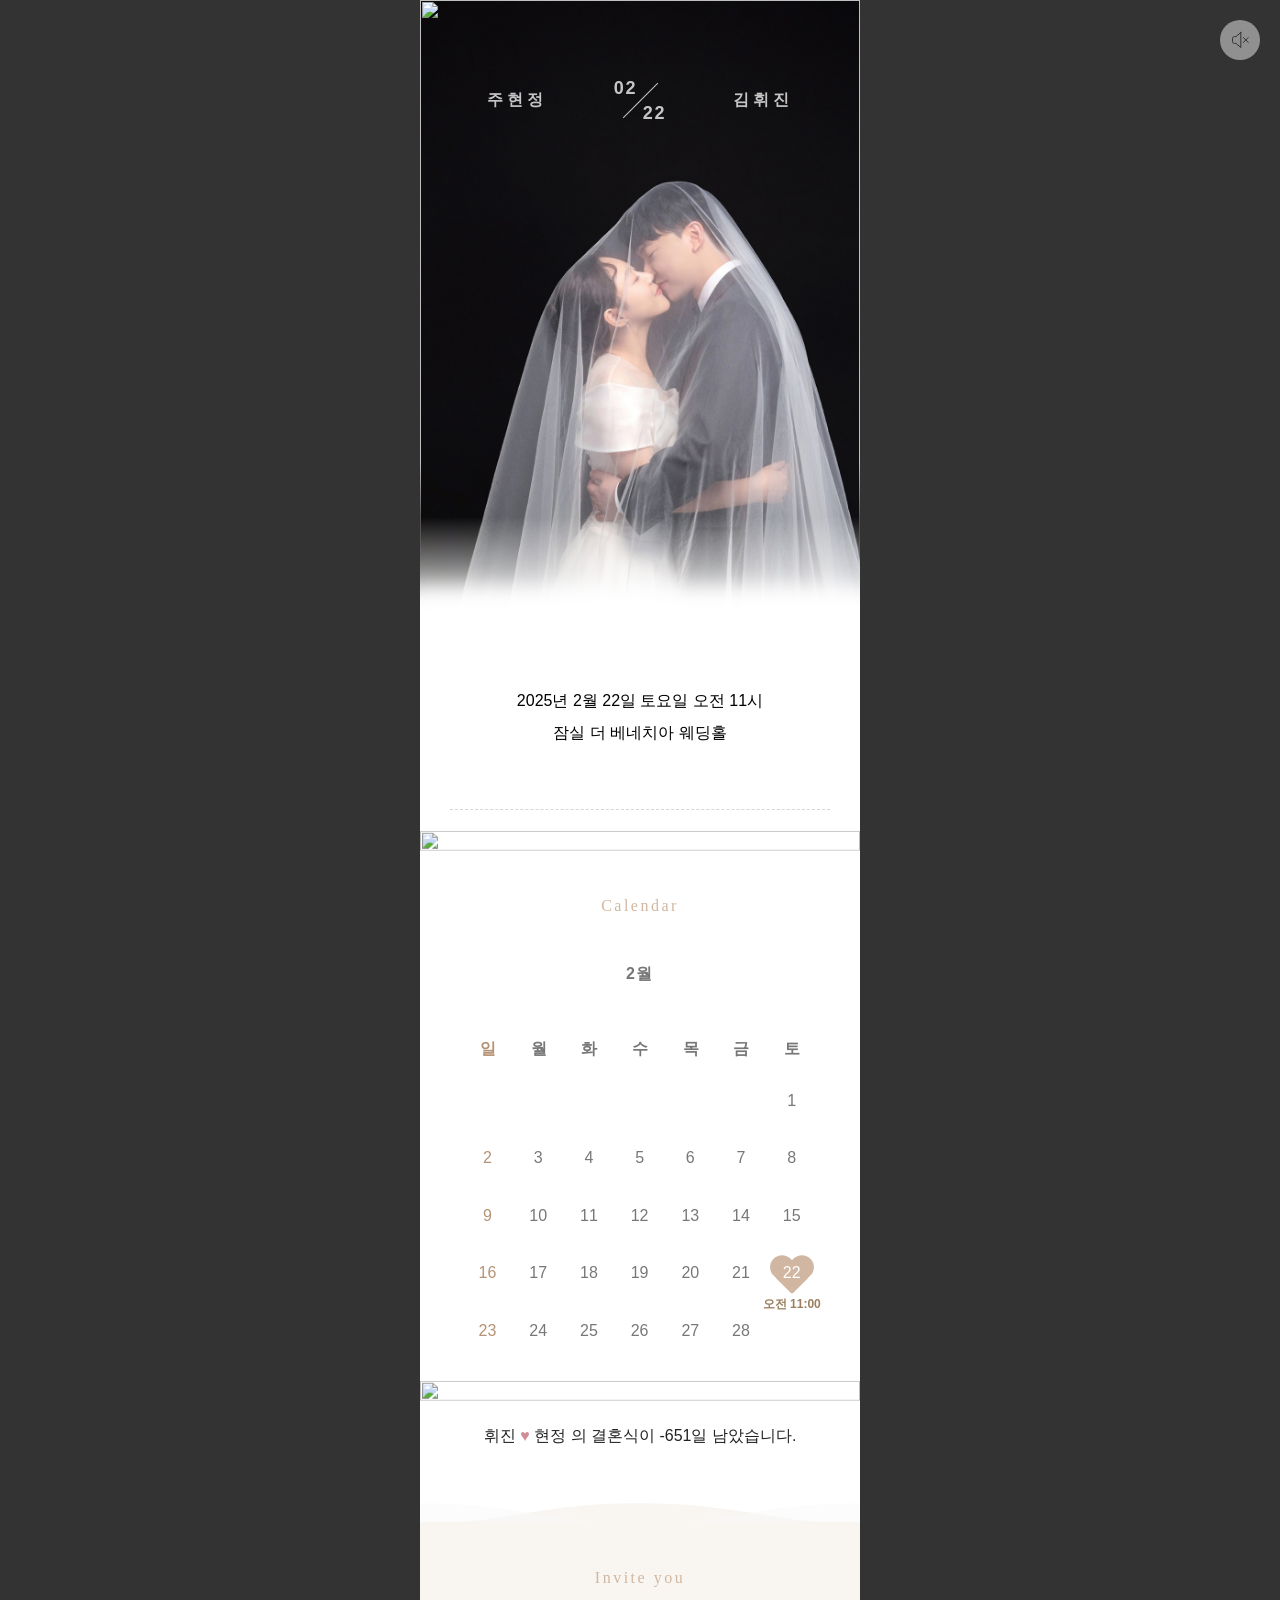
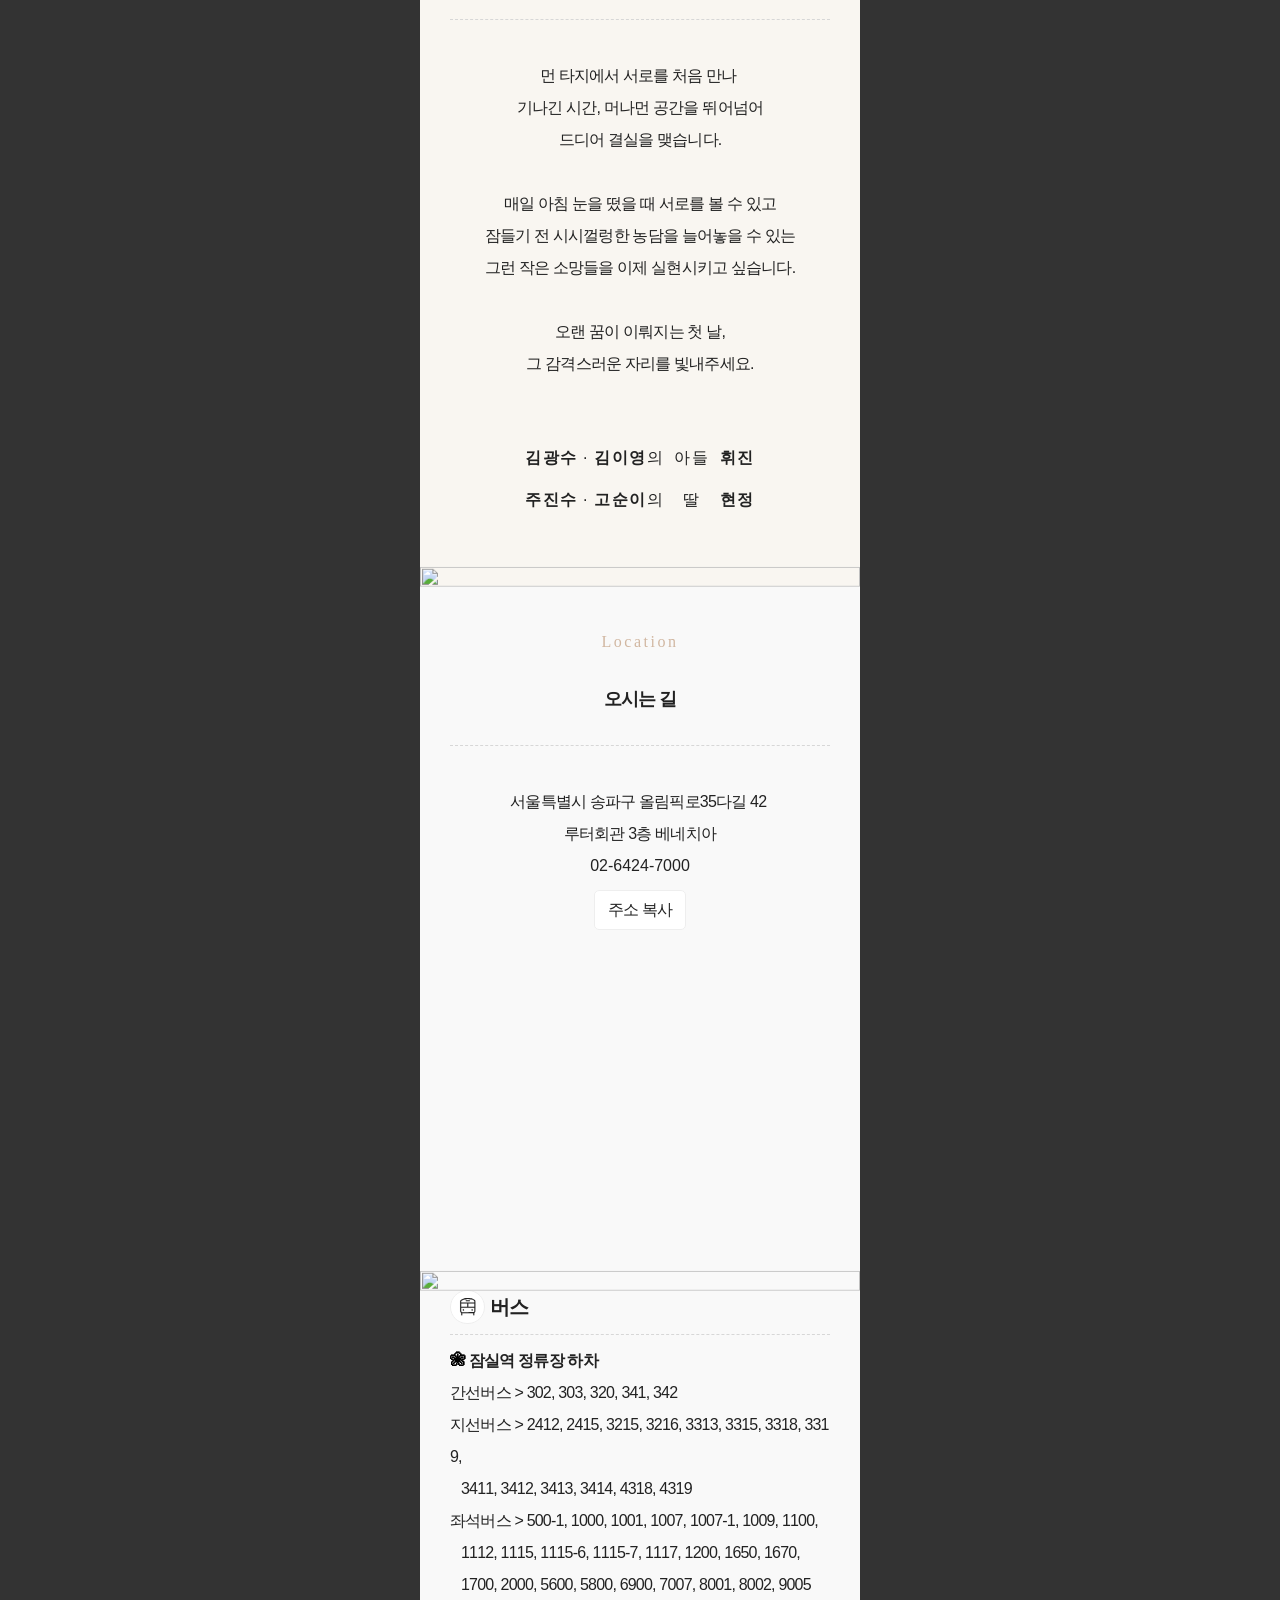
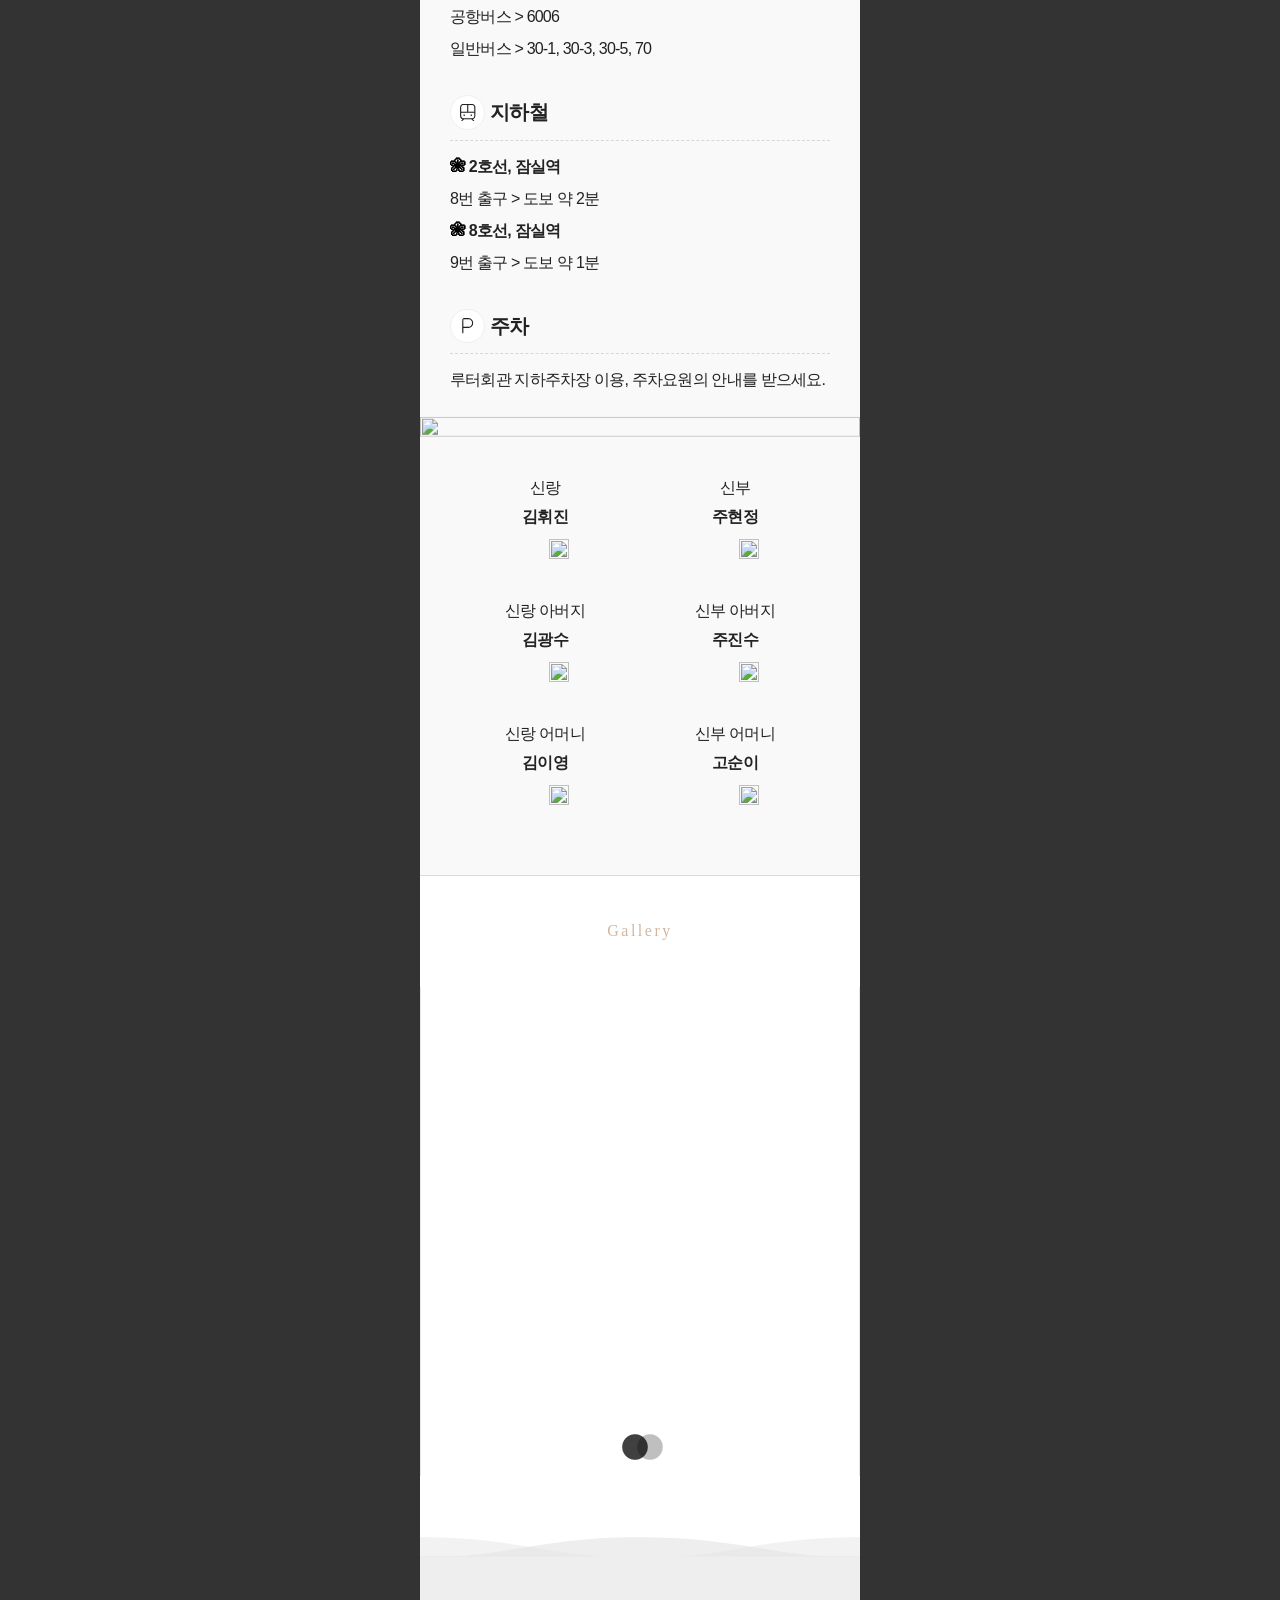
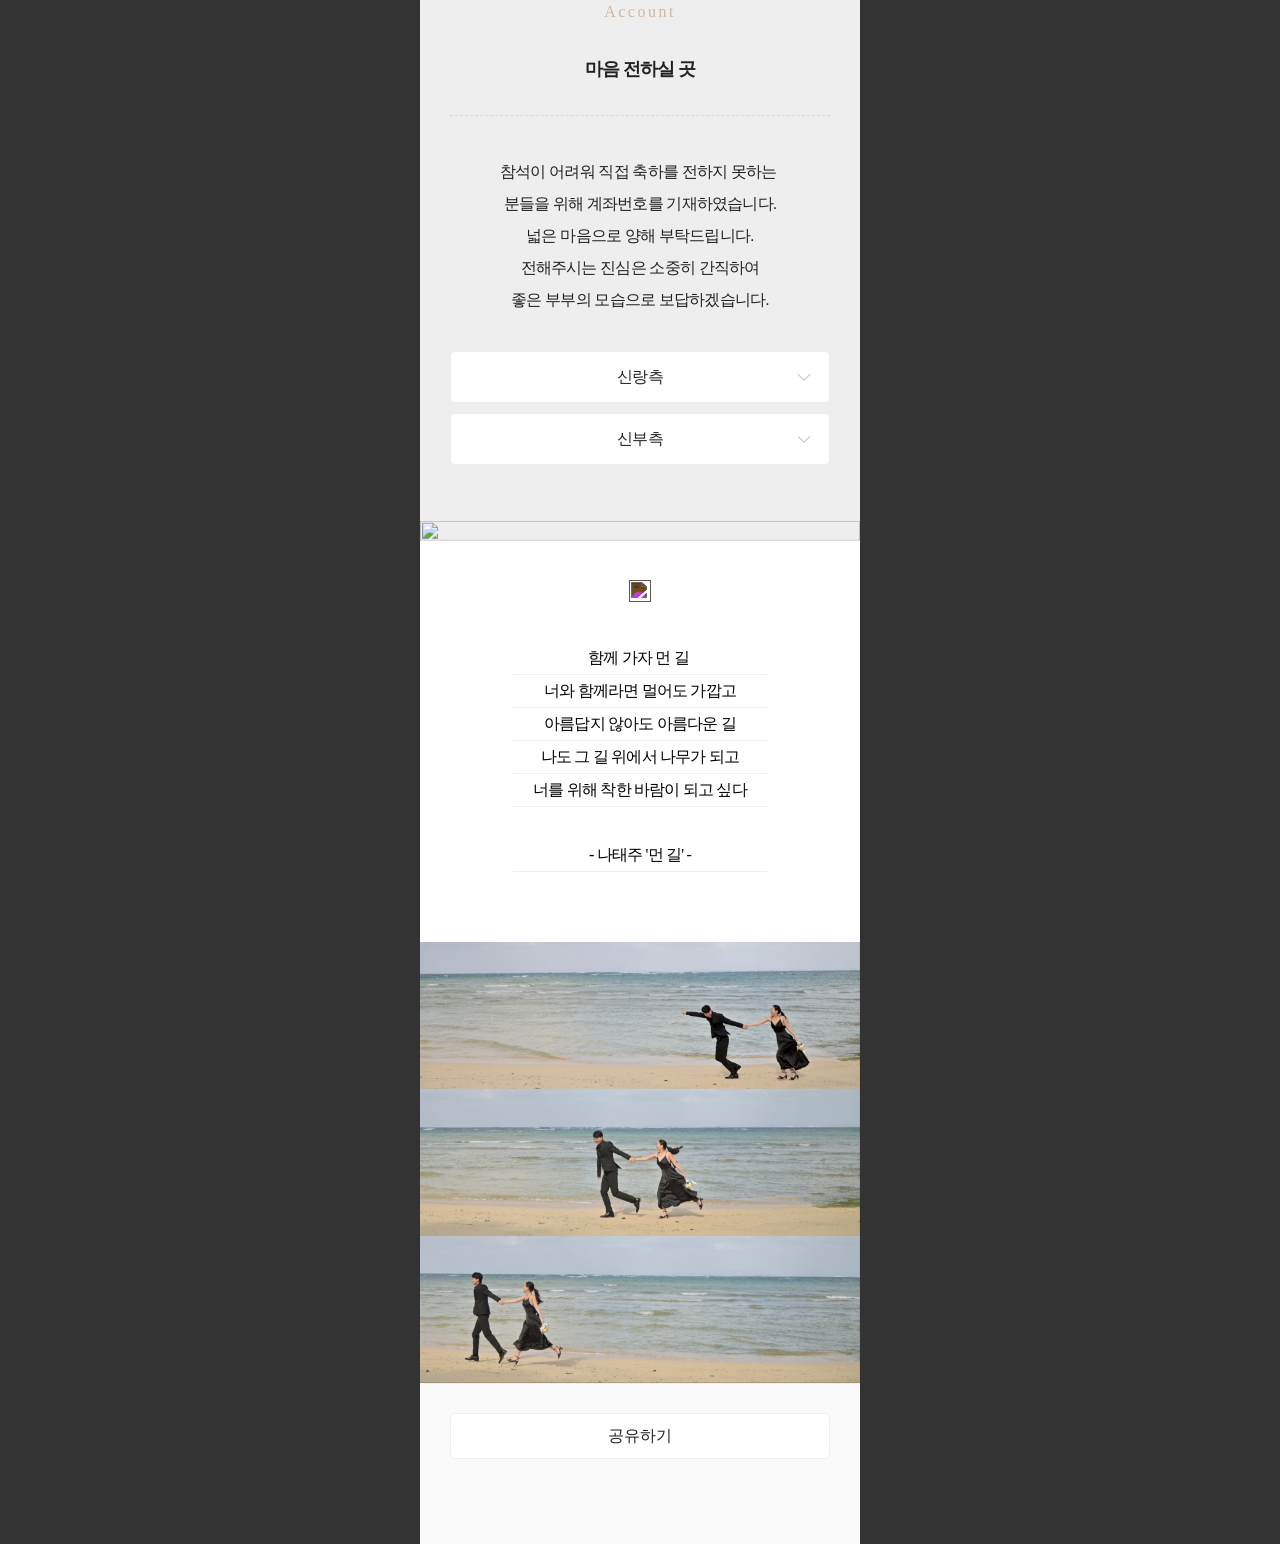
==== commit 125acfd8: "요구사항 반영" ====
--- a/index.html
+++ b/index.html
@@ -80,7 +80,7 @@
                               class="id6-section1 absolute z-10 flex flex-1 items-center justify-center w-full text-center break-all"
                               style=" color: #ffffffc2; font-weight: bold; margin-top: 5rem;">
                               <div class="id6-section2 justify-center w-full"
-                                style="letter-spacing: 0.25em; white-space: break-spaces;">김휘진</div>
+                                style="letter-spacing: 0.25em; white-space: break-spaces;">주현정</div>
                               <div class="id6-section2-1 flex flex-col w-full text-center">
                                 <div class="id6-section3 break-keep" style="letter-spacing: 0.1em;">02</div>
                                 <hr class="id6-section4 mx-auto"
@@ -88,7 +88,7 @@
                                 <div class="id6-section5 break-keep" style="letter-spacing: 0.1em;">22</div>
                               </div>
                               <div class="id6-section2 justify-center w-full"
-                                style="letter-spacing: 0.25em; white-space: break-spaces;">주현정</div>
+                                style="letter-spacing: 0.25em; white-space: break-spaces;">김휘진</div>
                             </div>
 
                             <div class="relative overflow-hidden bg-repeat bg-cover bg-center">
@@ -727,15 +727,15 @@
                   <section data-v-75bef60a="" id="editor-section-account"
                     class="base-section relative bgpoint2 lower select-none large GowunDodum style3 !pb-28 bgpaper"
                     section-id="editor-section-account"
-                    style="padding-top: 4rem; padding-bottom: 4rem; transform: scale(1); z-index: 17;">
+                    style="padding-top: 4rem; padding-bottom: 4rem; transform: scale(1); z-index: 17; background-color: rgba(238, 238, 238);">
                     <div class="top-0 left-0 absolute -translate-y-[96%] z-[1] w-full"><!----> <!----> <svg
                         xmlns="http://www.w3.org/2000/svg" viewBox="0 0 1440 65" preserveAspectRatio="xMidYMid meet">
-                        <g fill="#f9f6f1" stroke="none" transform="translate(0,65) scale(0.1,-0.1)">
+                        <g fill="#EEEEEE" stroke="none" transform="translate(0,65) scale(0.1,-0.1)">
                           <path
                             d="M6470 629 c-1061 -34 -2002 -142 -3561 -408 -675 -115 -1198 -174 -1899 -214 -30 -2 2755 -3 6190 -3 3435 0 6225 1 6200 3 -25 1 -126 7 -225 13 -536 32 -1103 100 -1740 210 -737 127 -1570 247 -2110 305 -835 89 -1920 125 -2855 94z">
                           </path>
                         </g>
-                        <g fill="#f9f9f9" stroke="none" transform="translate(0,65) scale(0.1,-0.1)" class="opacity-50">
+                        <g fill="#E6E6E6" stroke="none" transform="translate(0,65) scale(0.1,-0.1)" class="opacity-50">
                           <path
                             d="M0 322 l0 -322 3073 1 c1689 1 3018 5 2952 10 -705 47 -1210 110 -1970 245 -324 57 -1231 193 -1590 238 -665 83 -1301 126 -2117 142 l-348 7 0 -321z">
                           </path>
@@ -1282,7 +1282,7 @@
   const detailWidth = Math.min(window.innerWidth, 800);
   const galleryWidth = Math.min(window.innerWidth - 22, 418);
 
-  const pageSize = document.querySelector(".slick-track").querySelectorAll('img').length - 1;
+  const pageSize = document.querySelector(".slick-track").querySelectorAll('img').length;
 
   const targetDate = new Date('2025-02-22 11:00');
   makeCellender(targetDate);
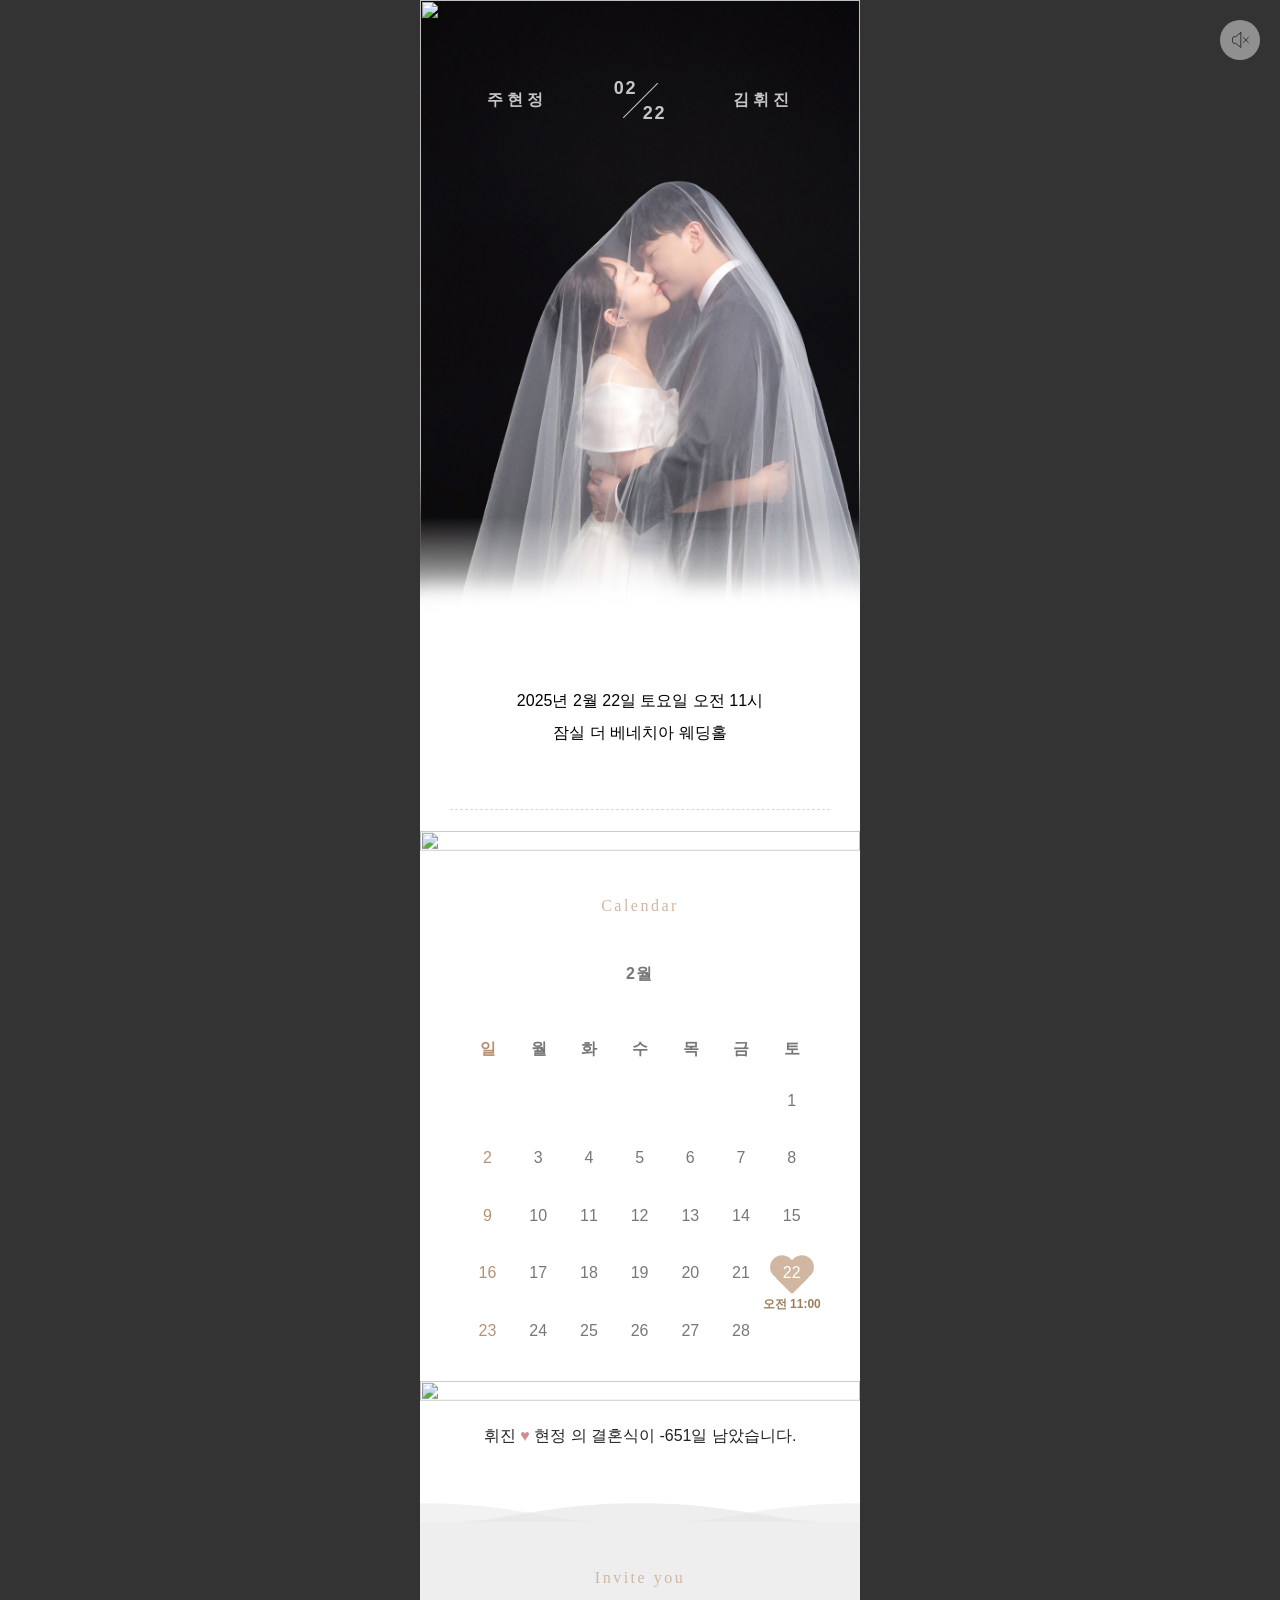
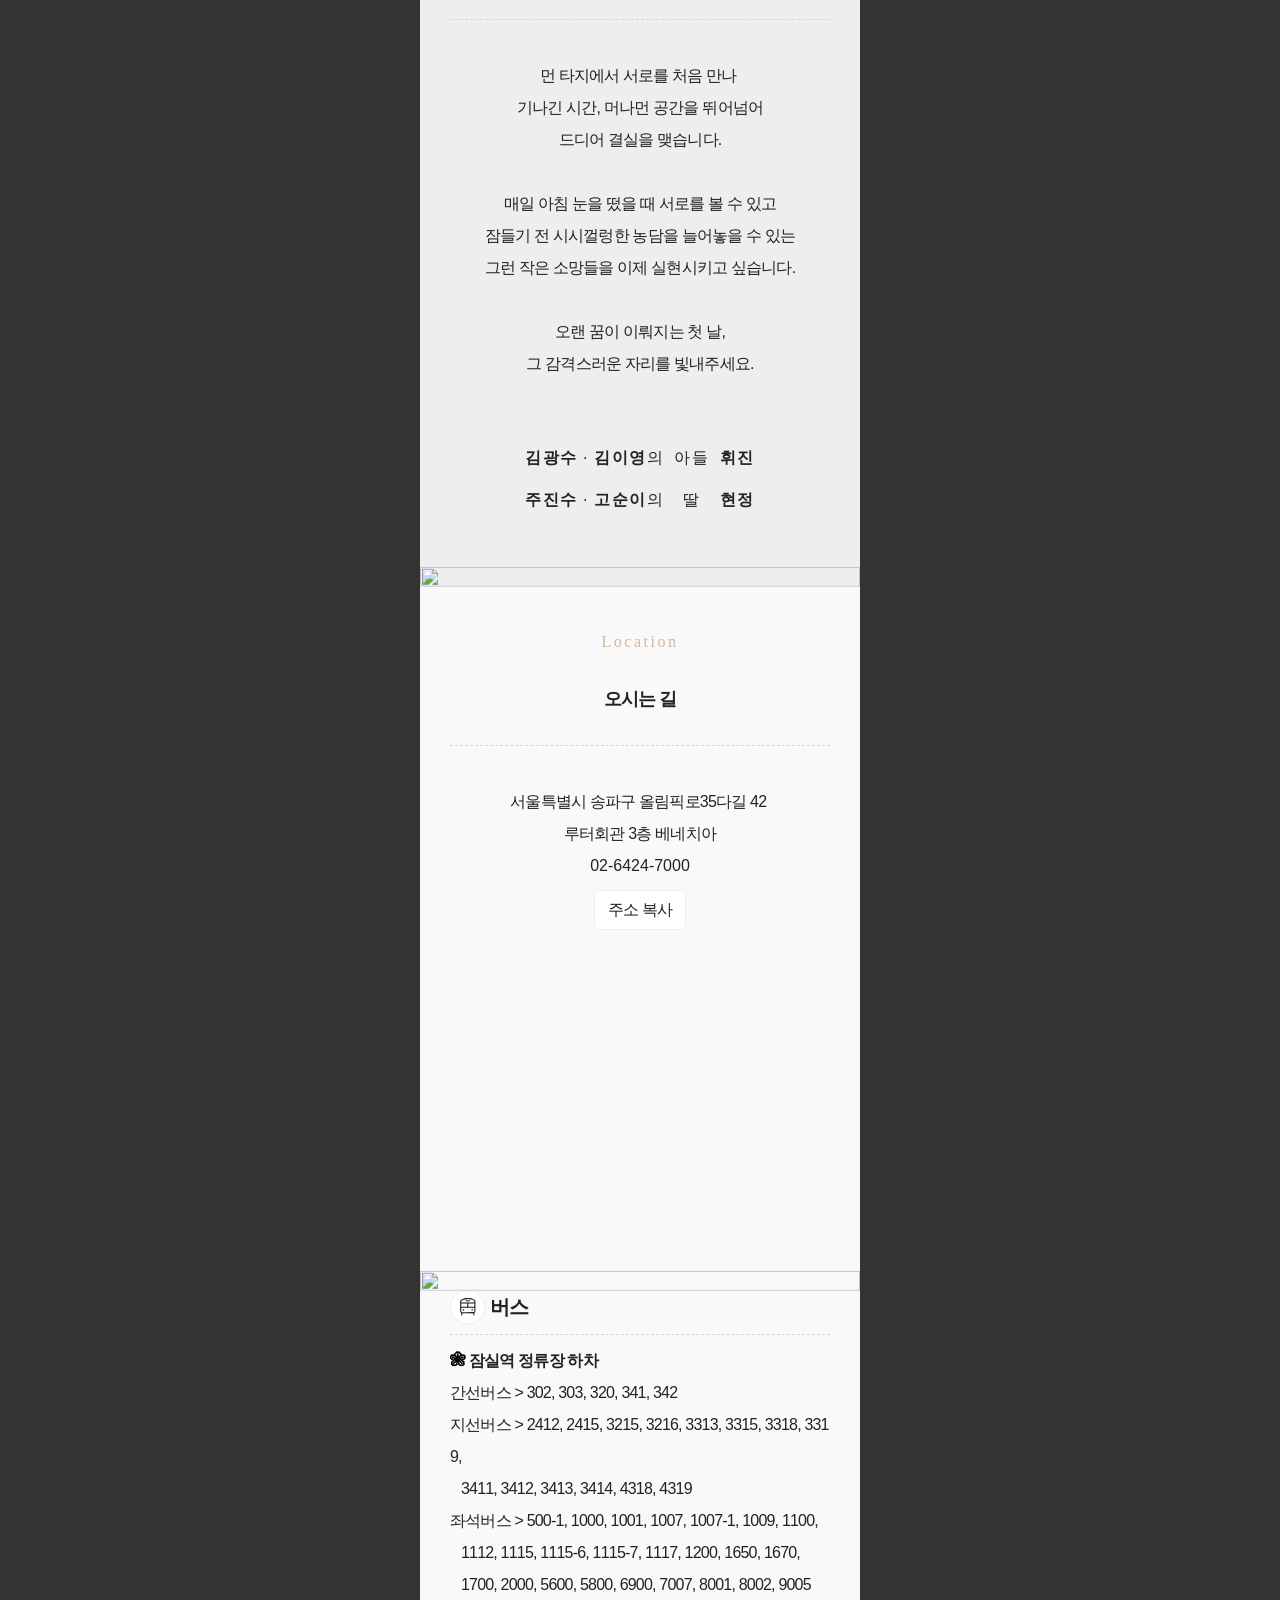
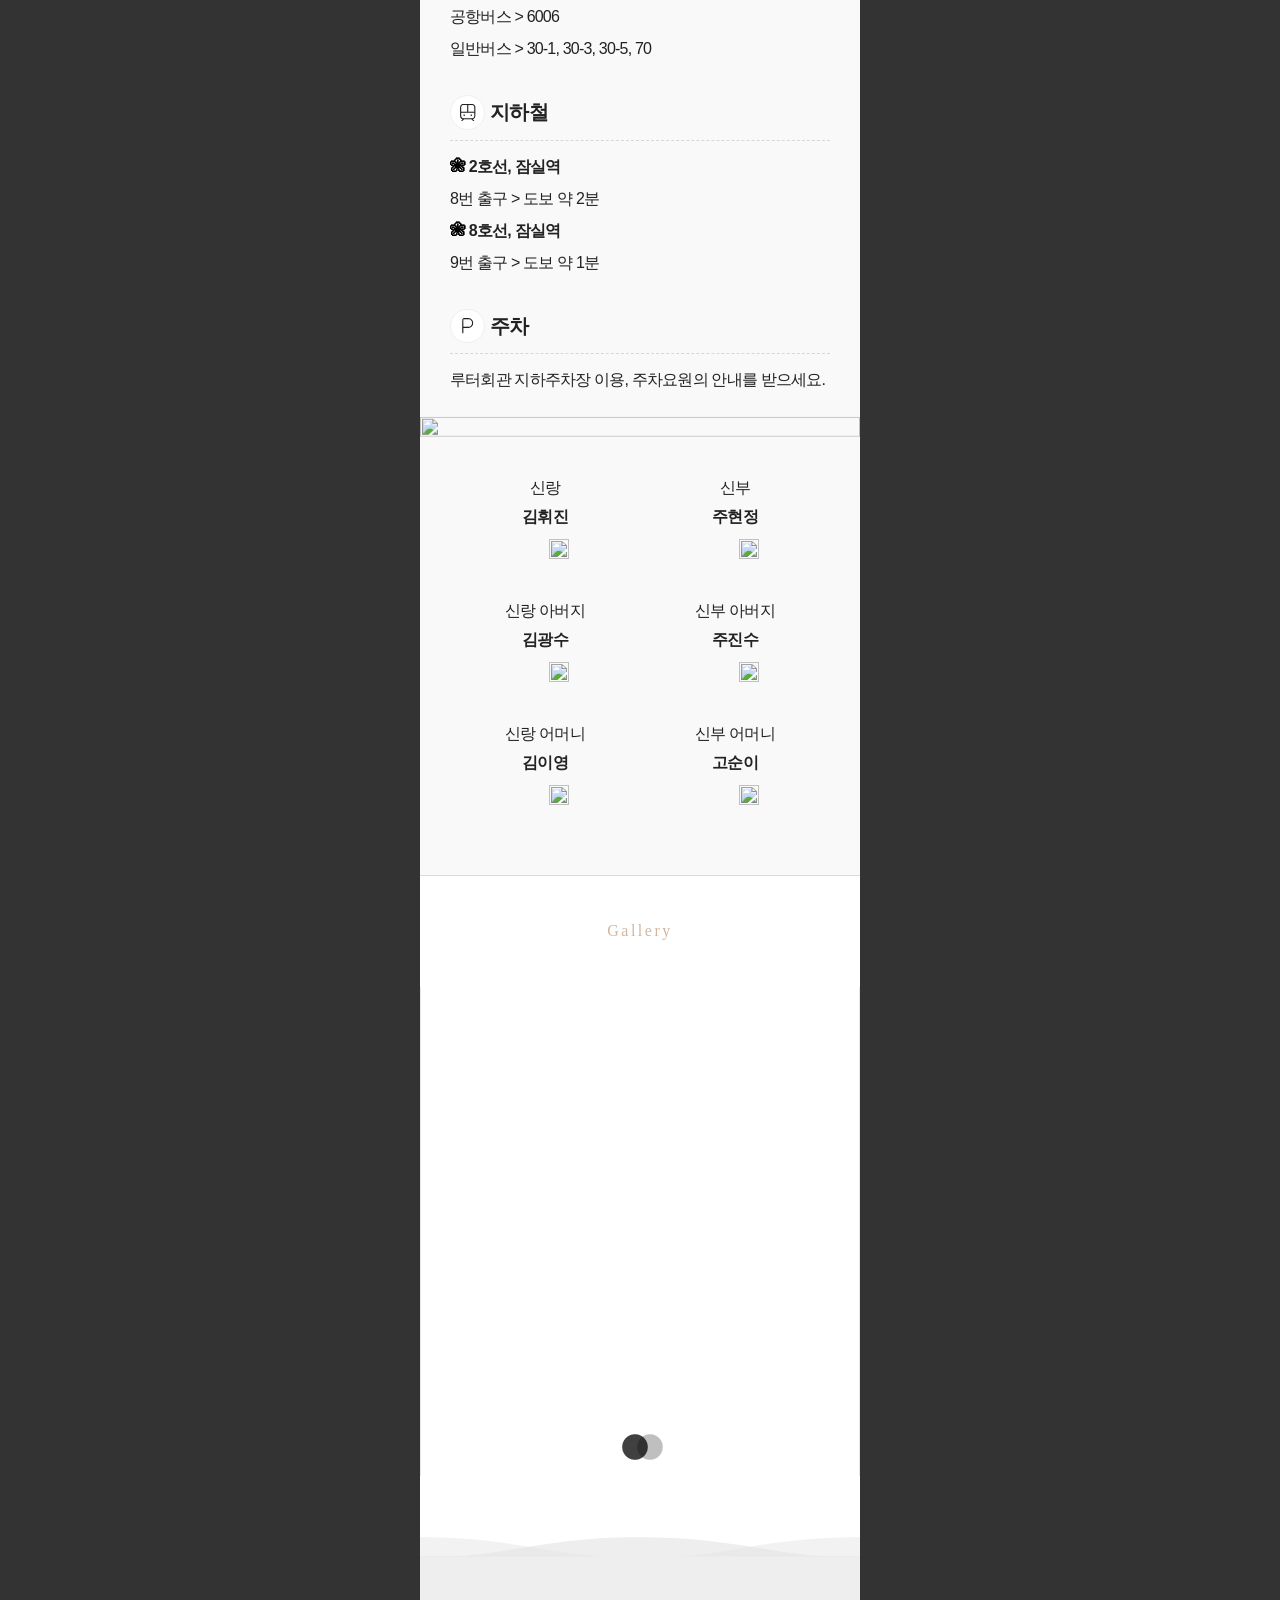
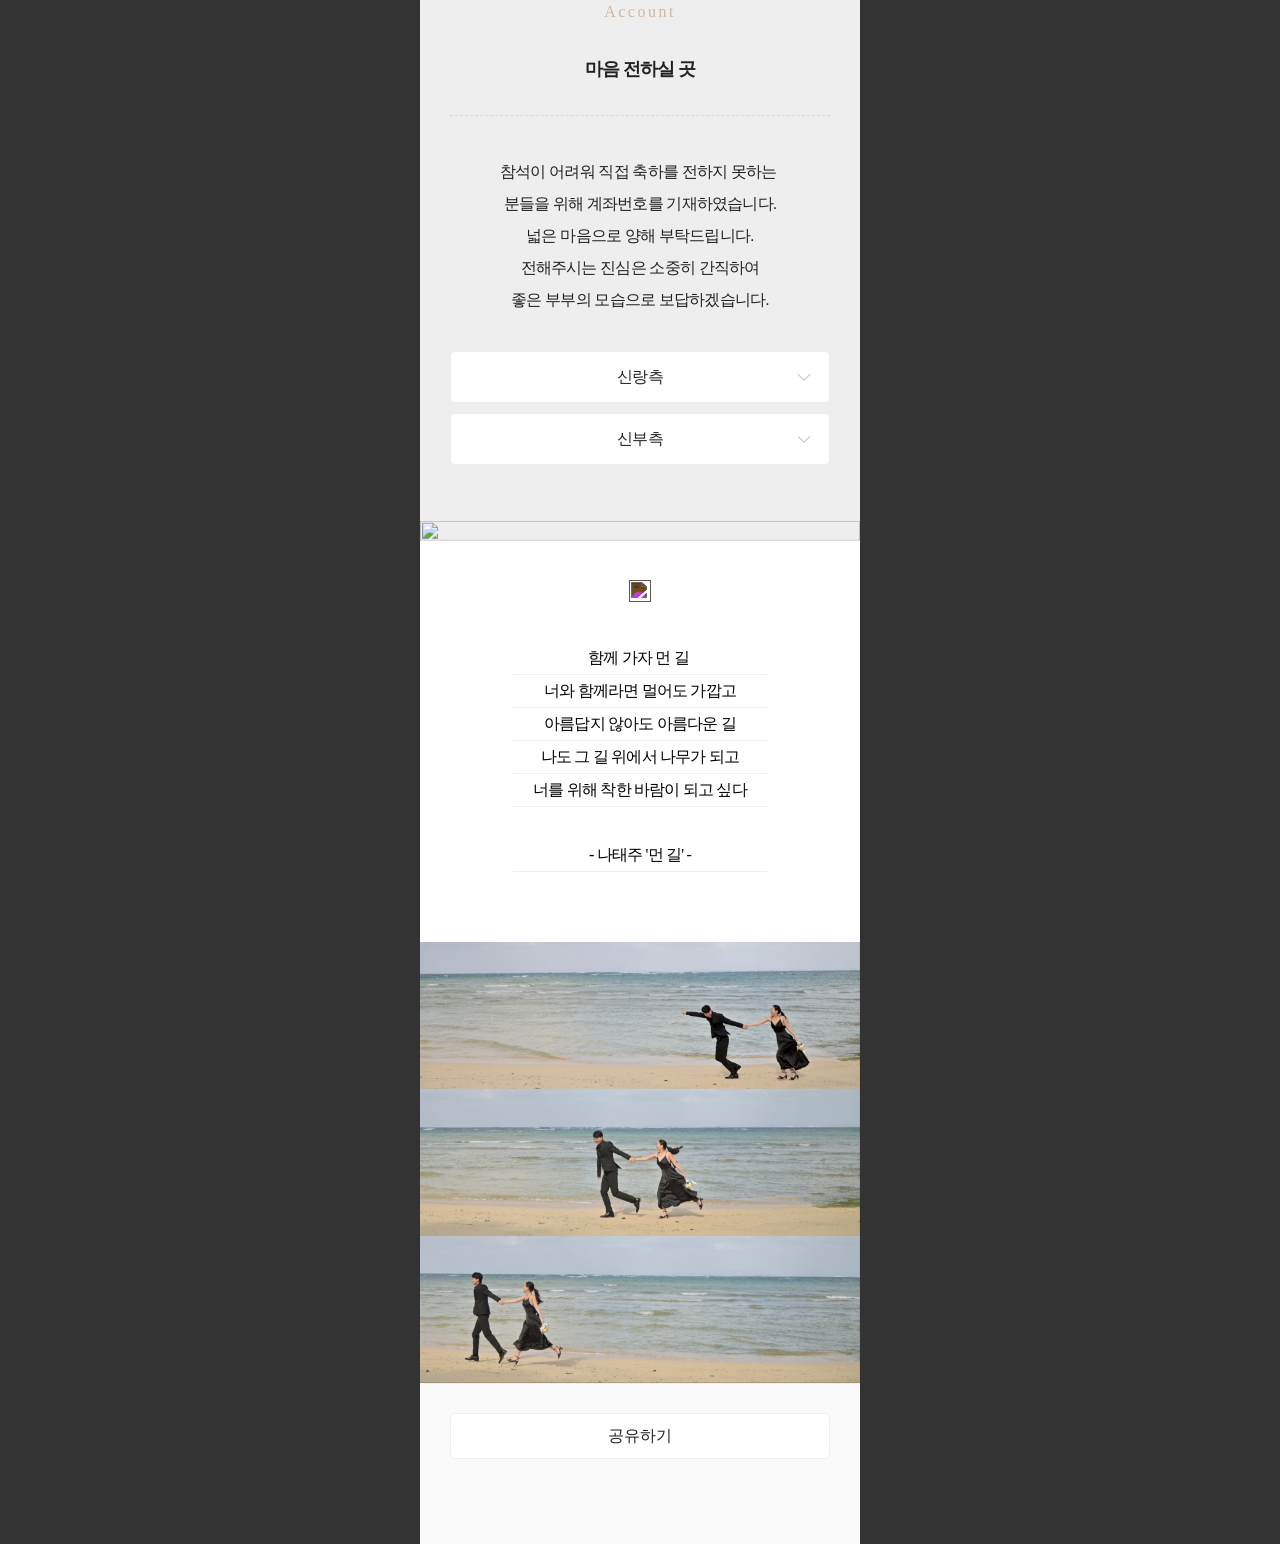
==== commit b7099be2: "색상 추가 적용" ====
--- a/index.html
+++ b/index.html
@@ -201,13 +201,15 @@
                       </div>
                     </div> <!---->
                   </section>
-                  <section data-v-75bef60a="" id="editor-section-account" class="base-section relative bgpoint2 lower select-none large GowunDodum style3 !pb-28 bgpaper" section-id="editor-section-account" style="padding-top: 4rem; padding-bottom: 4rem; transform: scale(1); z-index: 4;">
+                  <section data-v-75bef60a="" id="editor-section-account"
+                  class="base-section relative bgpoint2 lower select-none large GowunDodum style3 !pb-28 bgpaper" section-id="editor-section-account"
+                  style="padding-top: 4rem; padding-bottom: 4rem; transform: scale(1); z-index: 4; background-color: rgba(238, 238, 238);">
                     <div class="top-0 left-0 absolute -translate-y-[96%] z-[1] w-full"><!----> <!----> <svg xmlns="http://www.w3.org/2000/svg" viewBox="0 0 1440 65" preserveAspectRatio="xMidYMid meet">
-                        <g fill="#f9f6f1" stroke="none" transform="translate(0,65) scale(0.1,-0.1)">
+                        <g fill="#EEEEEE" stroke="none" transform="translate(0,65) scale(0.1,-0.1)">
                           <path d="M6470 629 c-1061 -34 -2002 -142 -3561 -408 -675 -115 -1198 -174 -1899 -214 -30 -2 2755 -3 6190 -3 3435 0 6225 1 6200 3 -25 1 -126 7 -225 13 -536 32 -1103 100 -1740 210 -737 127 -1570 247 -2110 305 -835 89 -1920 125 -2855 94z">
                           </path>
                         </g>
-                        <g fill="#f9f9f9" stroke="none" transform="translate(0,65) scale(0.1,-0.1)" class="opacity-50">
+                        <g fill="#E6E6E6" stroke="none" transform="translate(0,65) scale(0.1,-0.1)" class="opacity-50">
                           <path d="M0 322 l0 -322 3073 1 c1689 1 3018 5 2952 10 -705 47 -1210 110 -1970 245 -324 57 -1231 193 -1590 238 -665 83 -1301 126 -2117 142 l-348 7 0 -321z">
                           </path>
                           <path d="M13880 633 c-743 -17 -1425 -69 -2105 -159 -340 -45 -1173 -172 -1460 -223 -763 -135 -1251 -194 -2020 -244 -27 -2 1335 -4 3028 -5 l3077 -2 0 320 0 320 -207 -2 c-115 -1 -255 -3 -313 -5z">
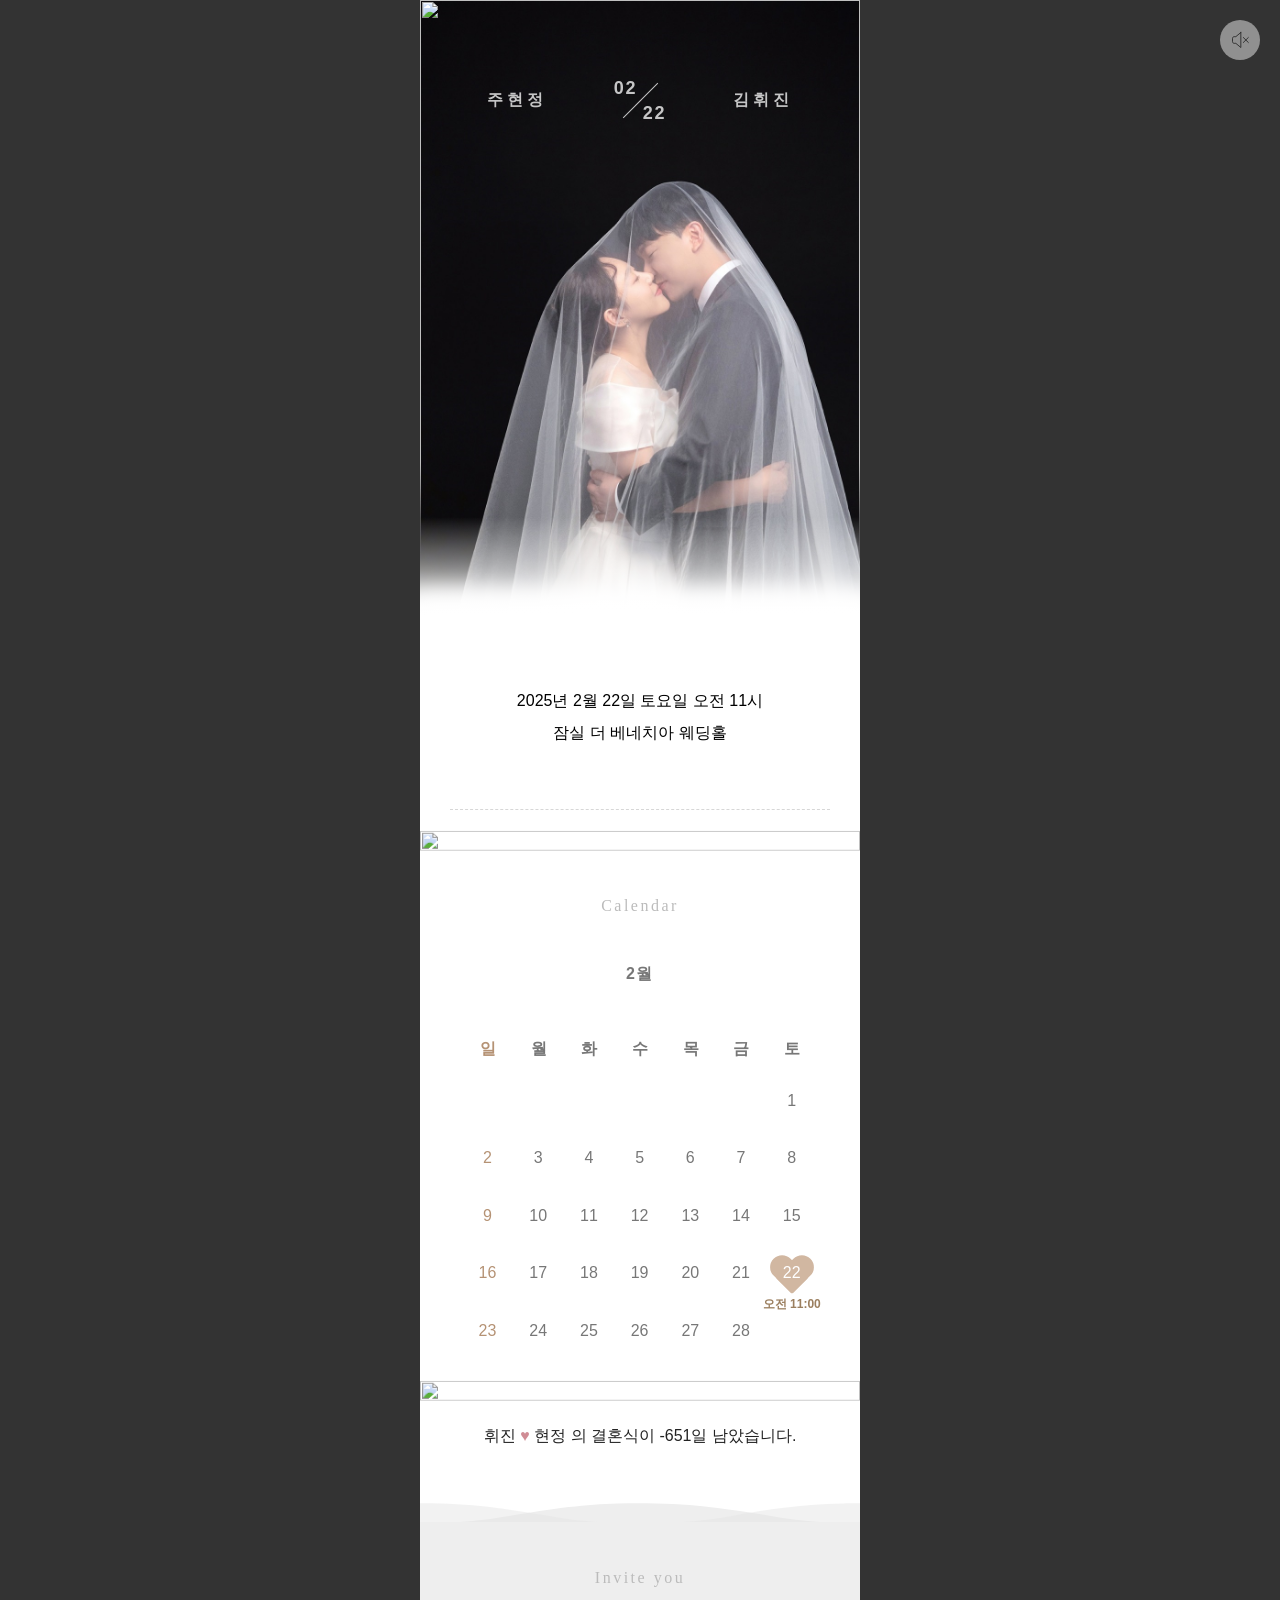
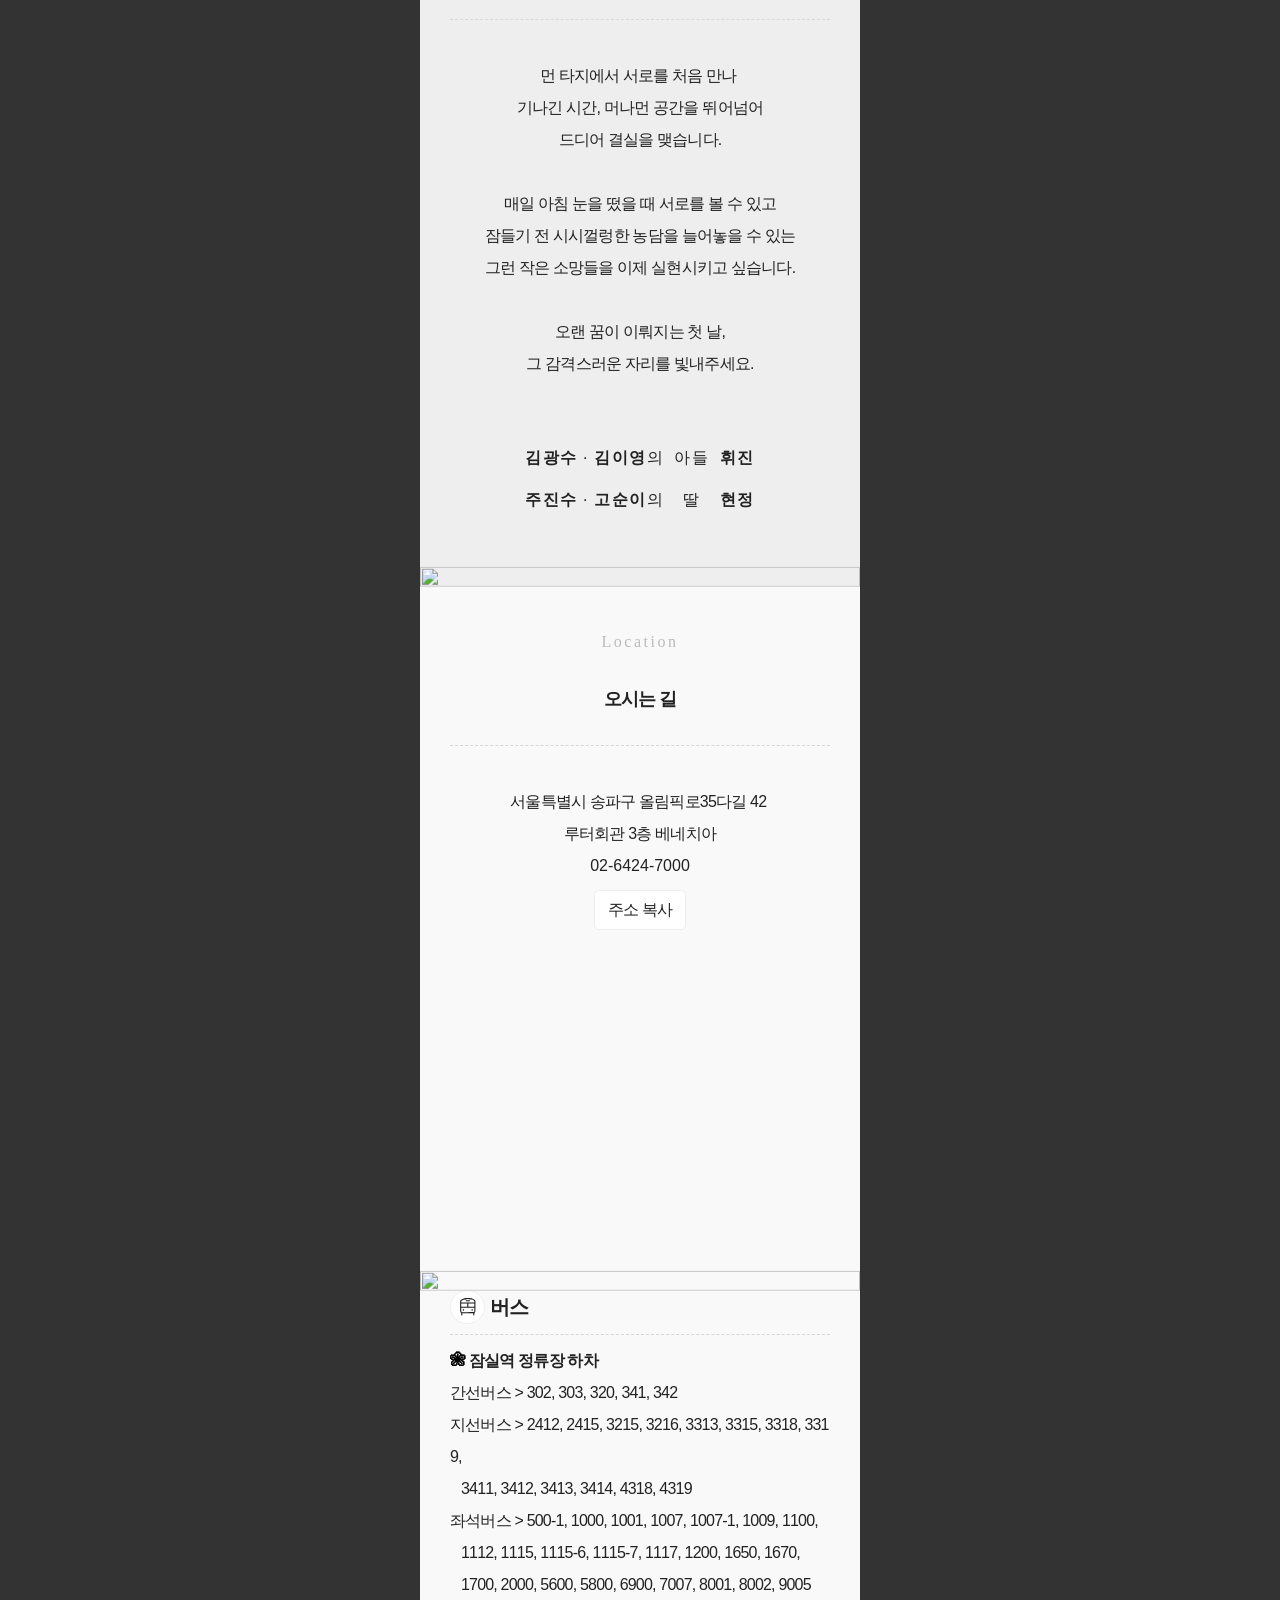
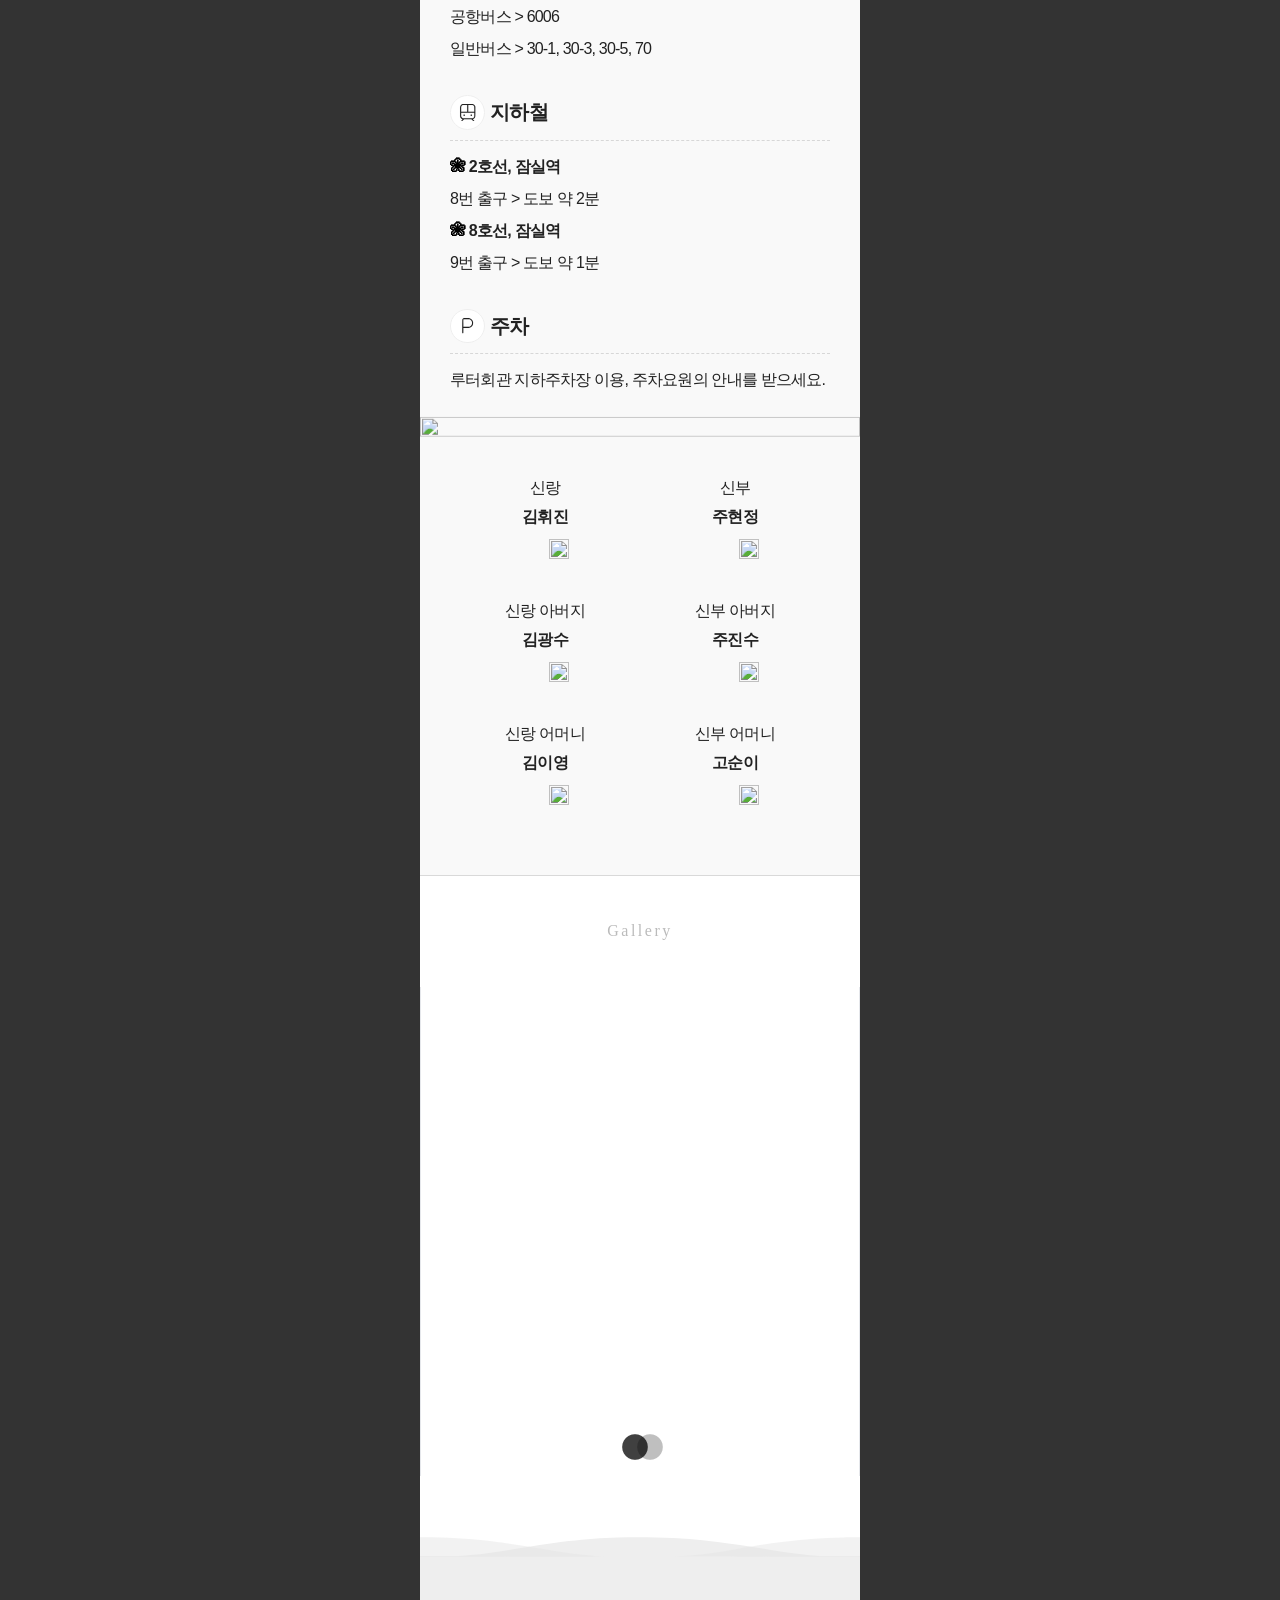
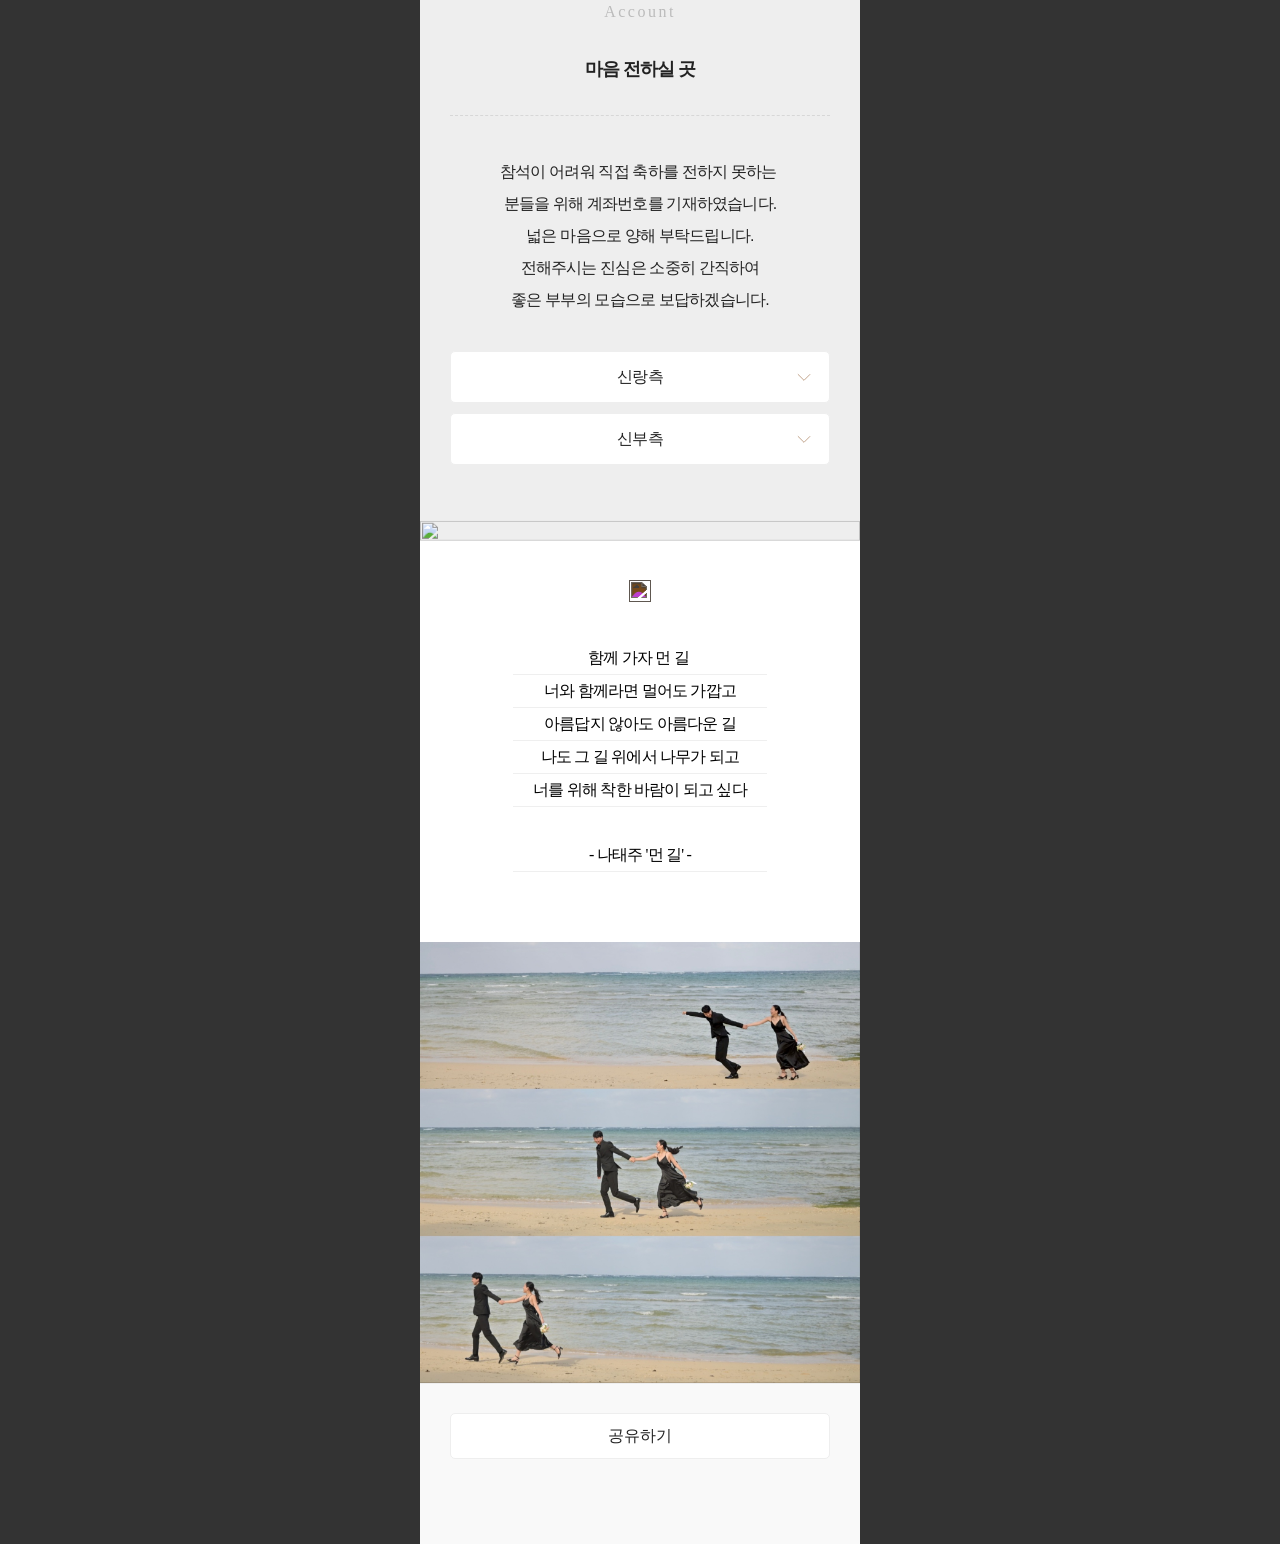
==== commit d622cf83: "공유하기" ====
--- a/index.html
+++ b/index.html
@@ -1296,7 +1296,7 @@
       objectType: 'feed',
       content: {
         title: '김휘진 ♥ 주현정  청첩장, 2025년 2월 22일 토요일 11시',
-        imageUrl: 'https://victoriajoo.github.io/static/image/kakaoShareThumbnail.jpg',
+        imageUrl: 'https://victoriajoo.github.io/static/image/gallery/main.png',
         link: {
           mobileWebUrl: 'https://victoriajoo.github.io',
           webUrl: 'https://victoriajoo.github.io',
--- a/static/css/main.css
+++ b/static/css/main.css
@@ -9328,7 +9328,7 @@
 }
 
 .style3 .section-label {
-  color: #d1b7a1
+  color: rgba(187, 187, 187);
 }
 
 .style3 .style-button {
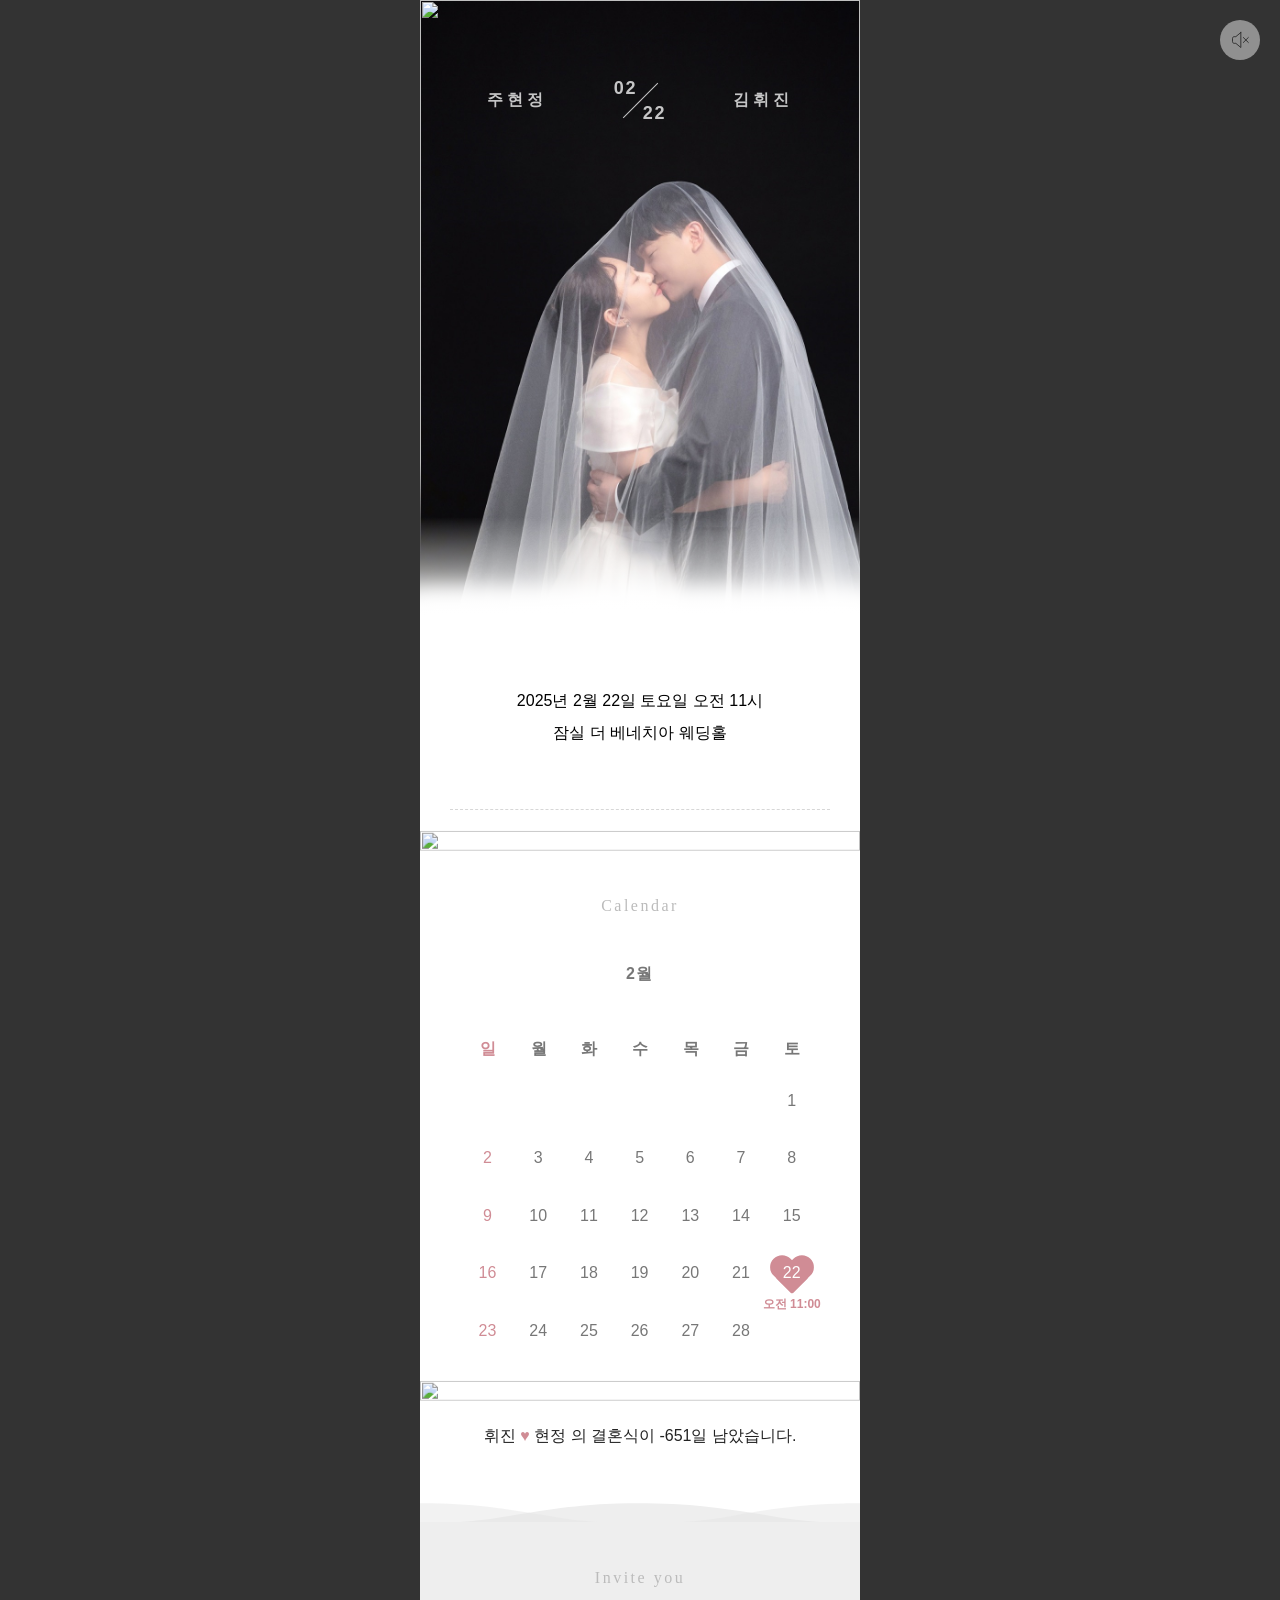
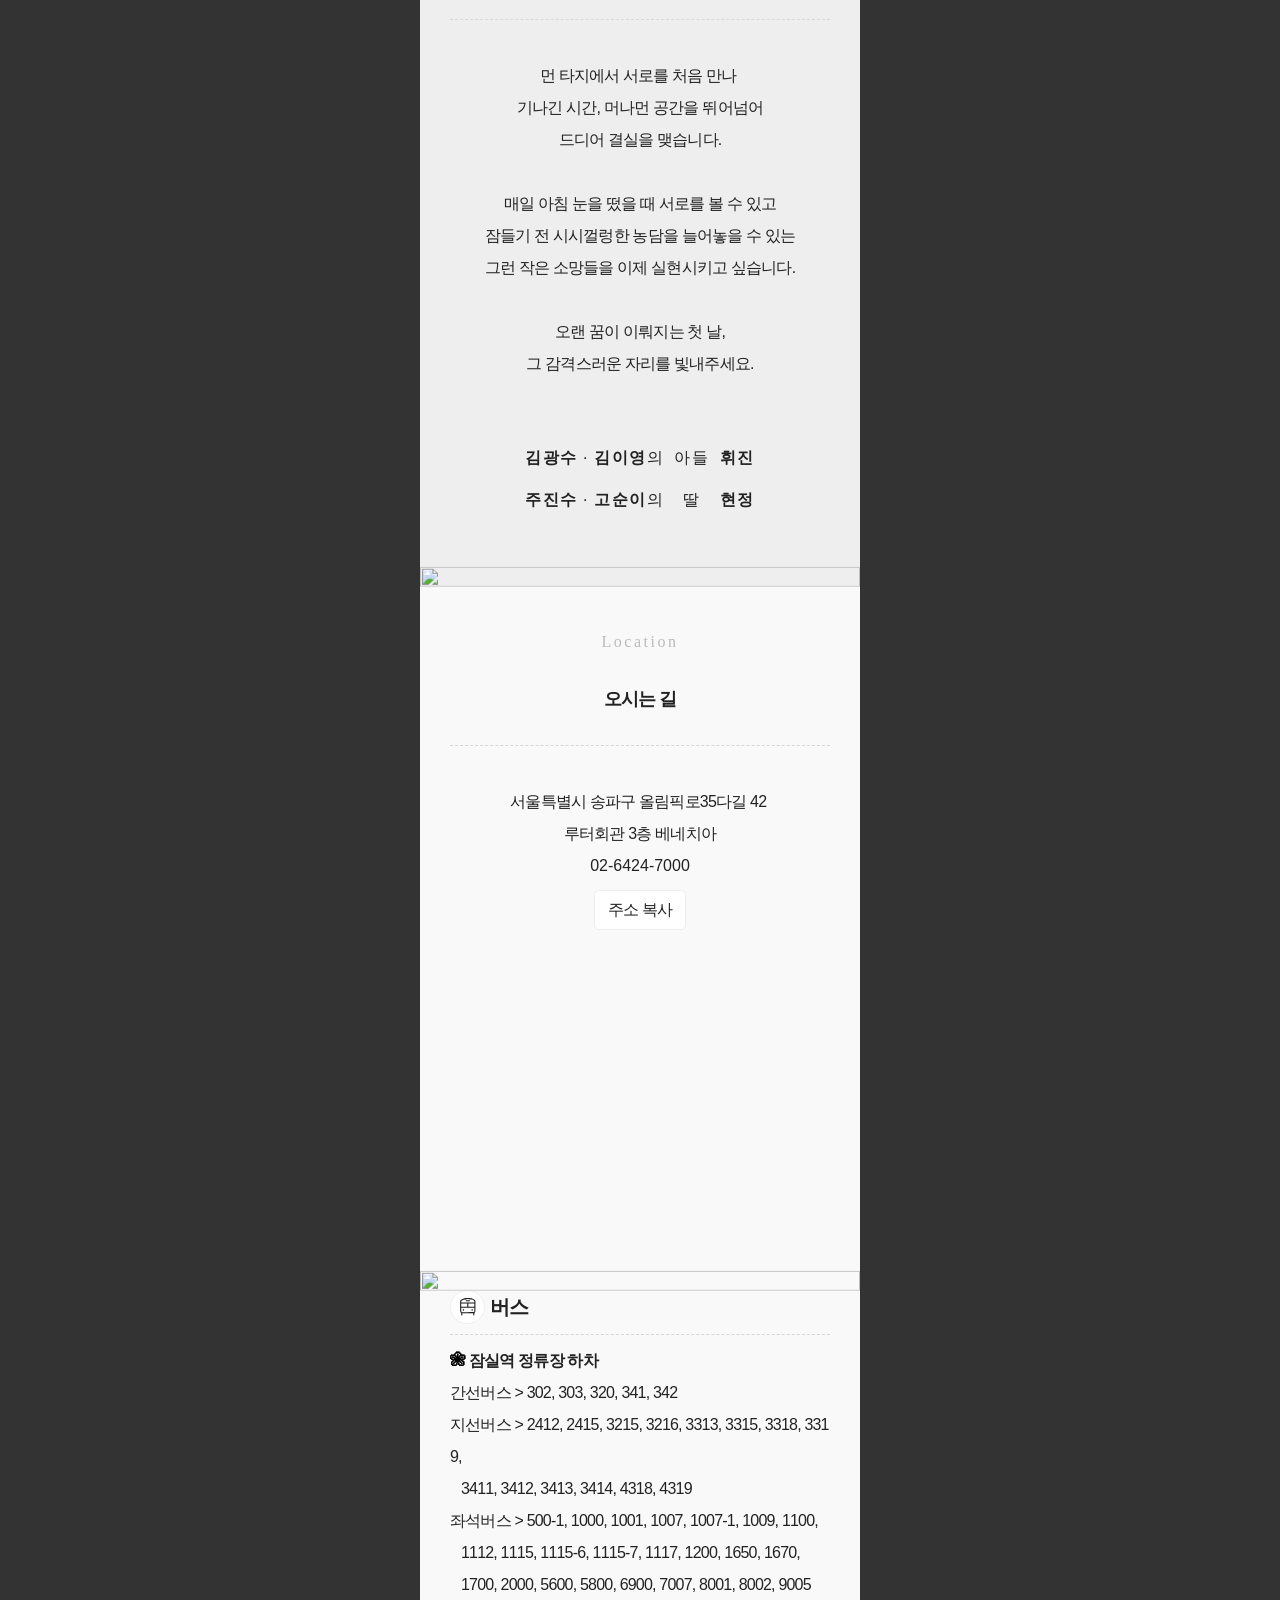
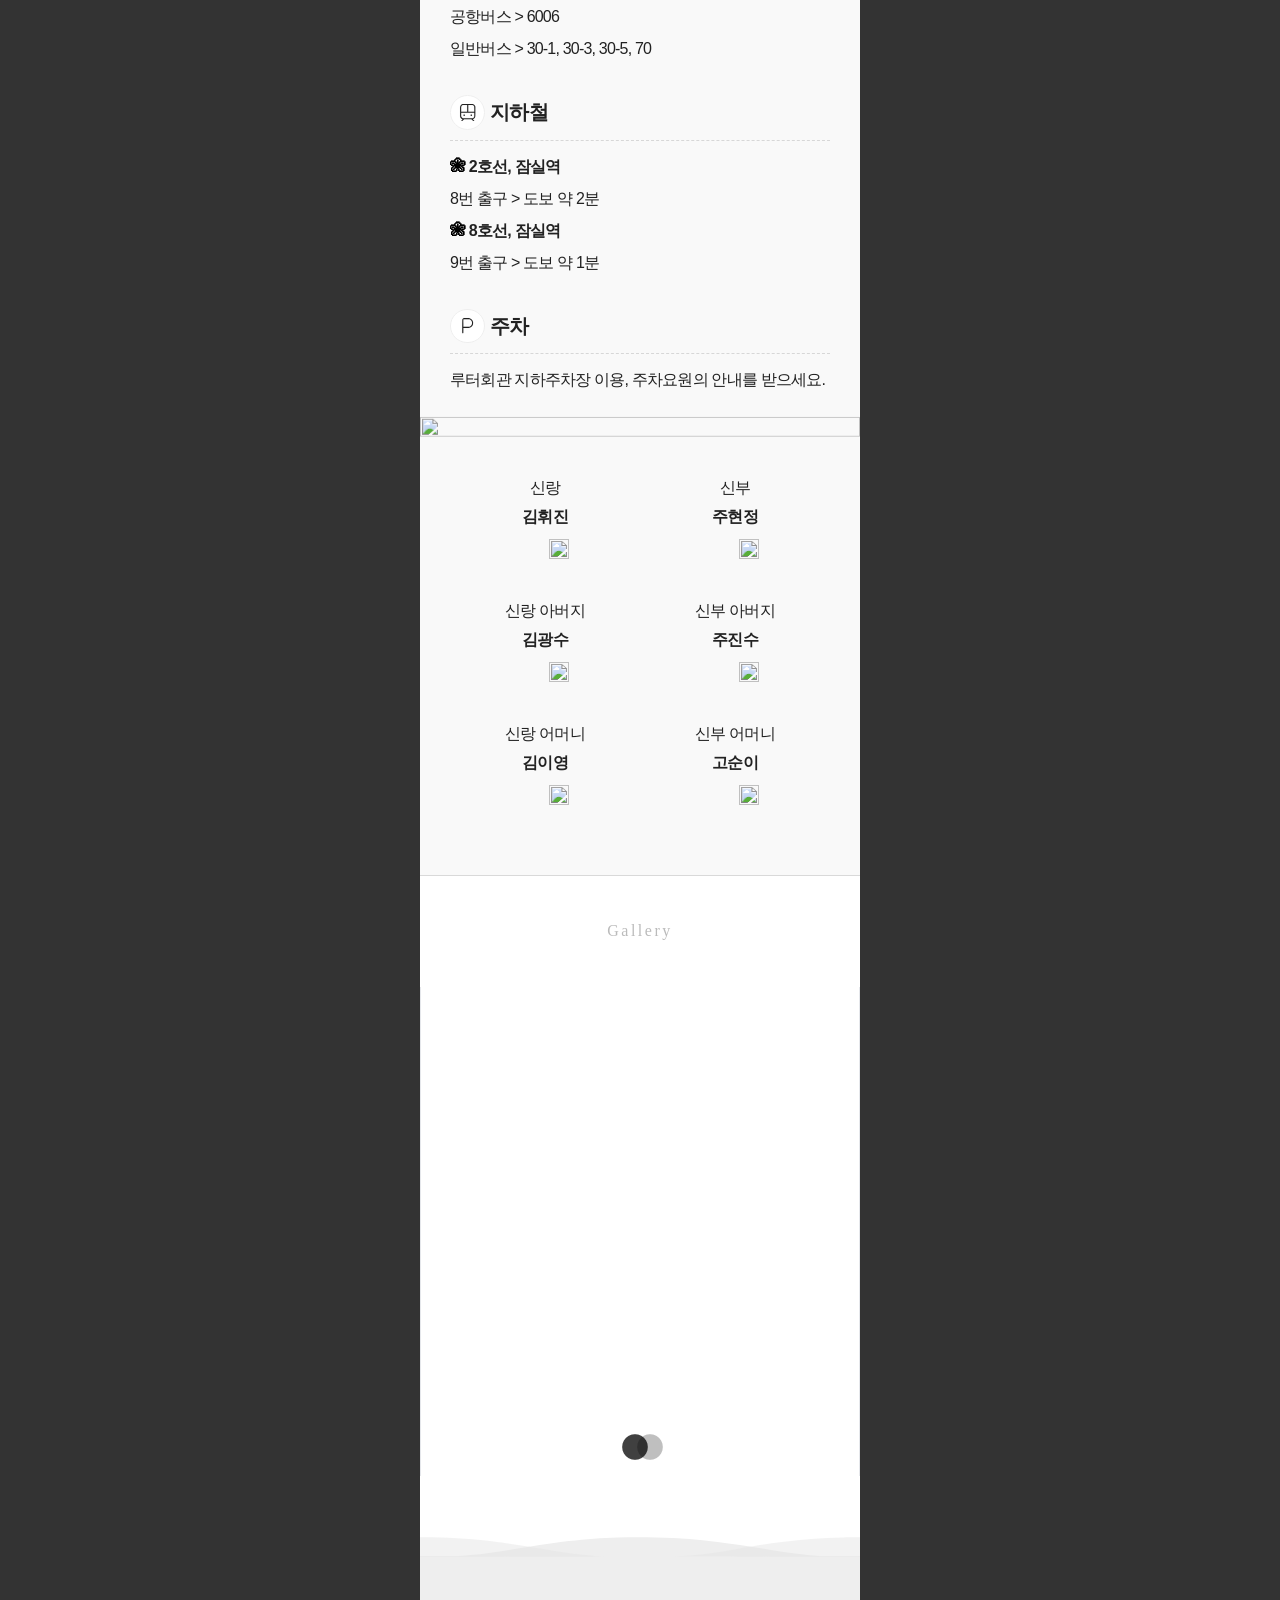
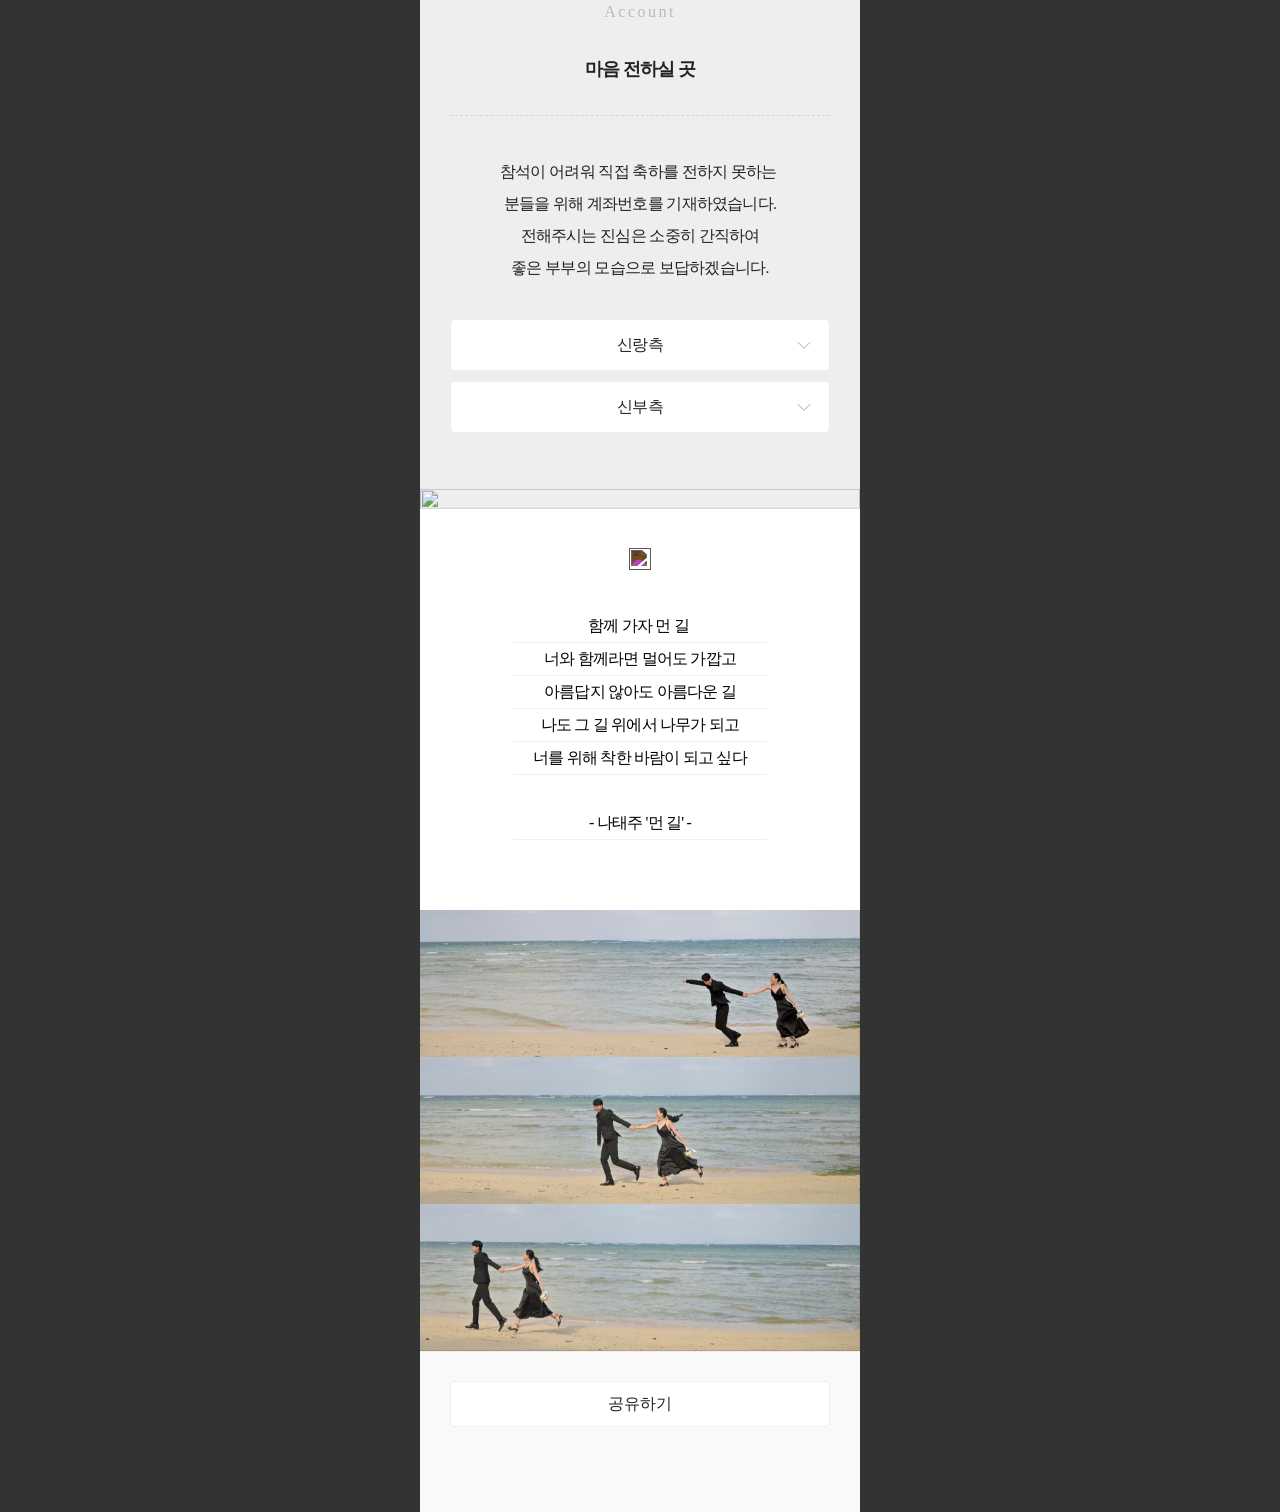
==== commit 7f2a96eb: "코로나 멘트 삭제" ====
--- a/index.html
+++ b/index.html
@@ -760,7 +760,6 @@
                         class="account section-account-area-1 pb-12 whitespace-pre-wrap GowunDodum aos-init">
                         <p>참석이 어려워 직접 축하를 전하지 못하는 </p>
                         <p>분들을 위해 계좌번호를 기재하였습니다.</p>
-                        <p>넓은 마음으로 양해 부탁드립니다.</p>
                         <p>전해주시는 진심은 소중히 간직하여</p>
                         <p>좋은 부부의 모습으로 보답하겠습니다.</p>
                       </div>
--- a/static/css/main.css
+++ b/static/css/main.css
@@ -9385,8 +9385,7 @@
 .style3 .textpoint2,
 .style3 .textpoint3 {
   --tw-text-opacity: 1;
-  color: #9b7f5f;
-  color: rgba(155, 127, 95, var(--tw-text-opacity))
+  color: #d08c95;
 }
 
 .style3 .cal-text-1 {
@@ -9397,16 +9396,14 @@
 
 .style3 .cal-text-2 {
   --tw-text-opacity: 1;
-  color: #b59274;
-  color: rgba(181, 146, 116, var(--tw-text-opacity))
+  color: #d08c95;
 }
 
 .style3 .cal-heart:after,
 .style3 .cal-heart:before,
 .style3 .cal-part {
   --tw-bg-opacity: 1;
-  background-color: #d1b7a1;
-  background-color: rgba(209, 183, 161, var(--tw-bg-opacity))
+  background-color: #d08c95;
 }
 
 .style3 .detail-border {
